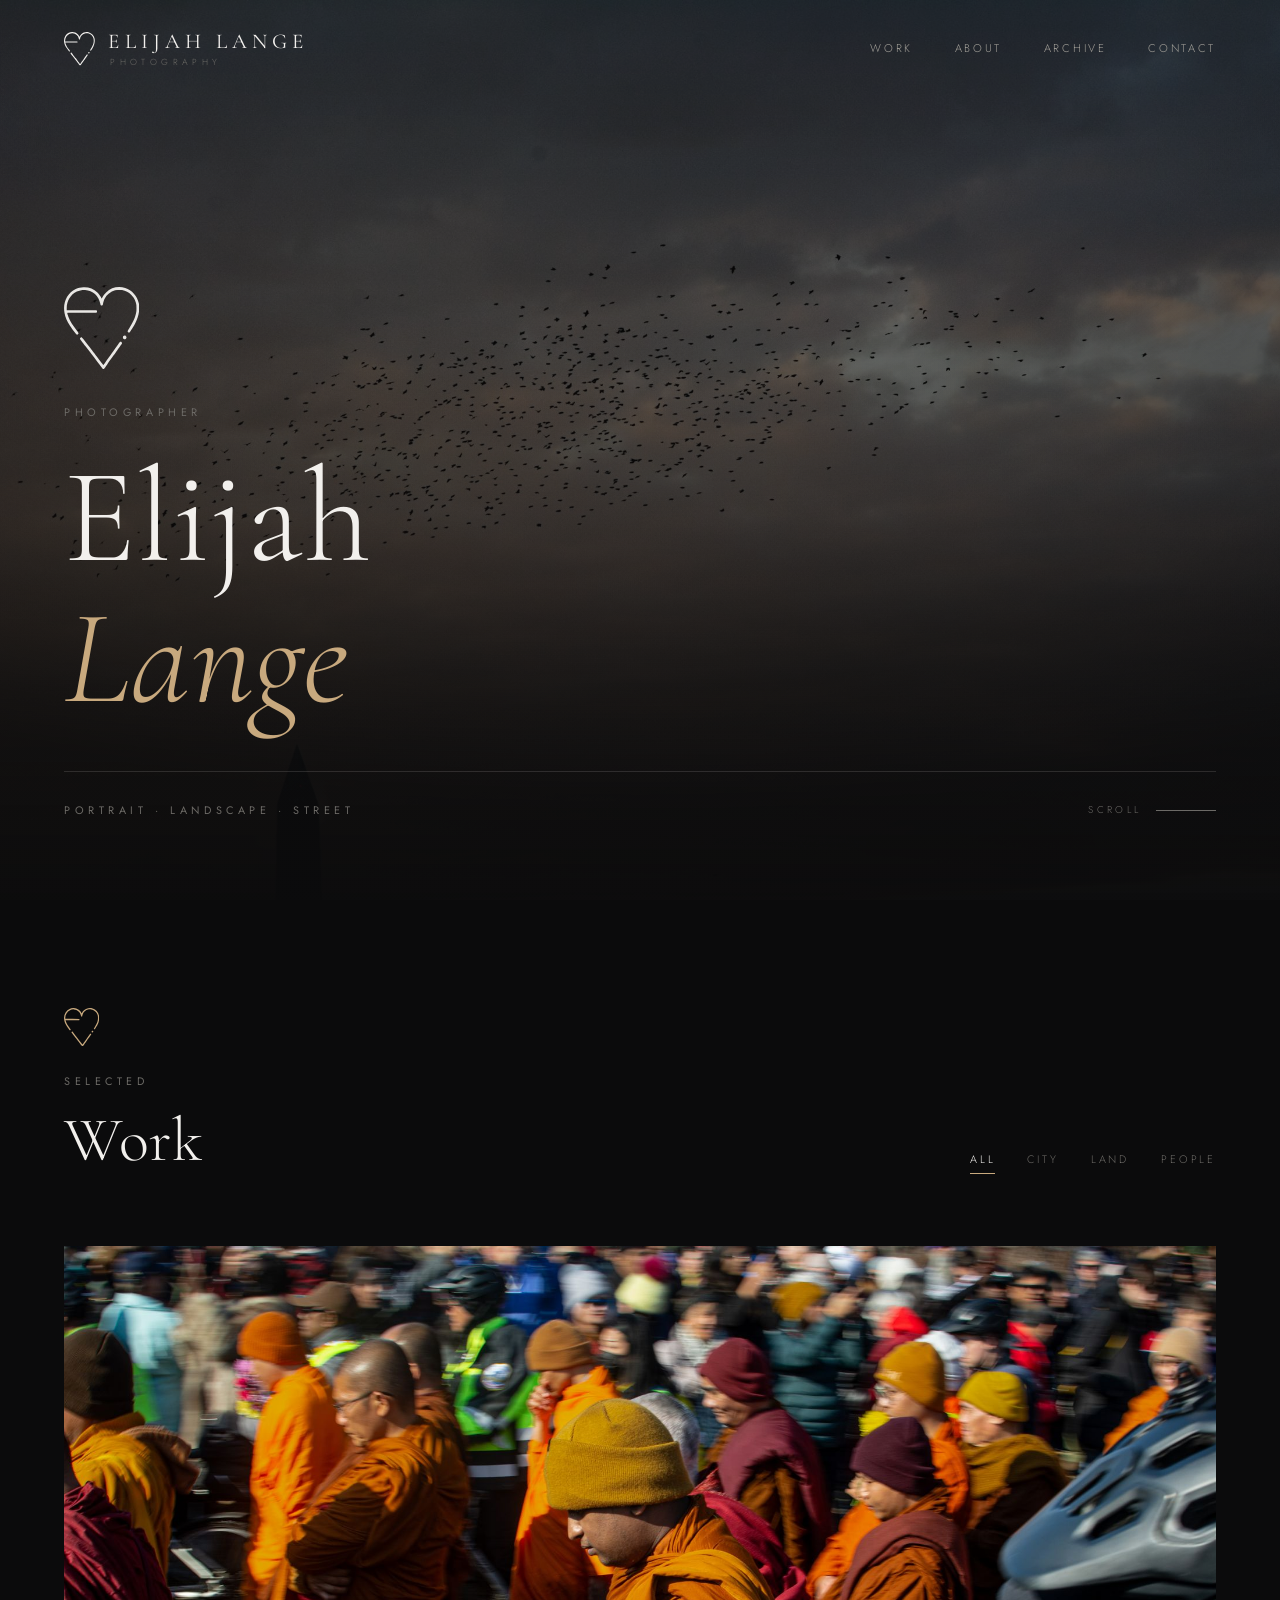
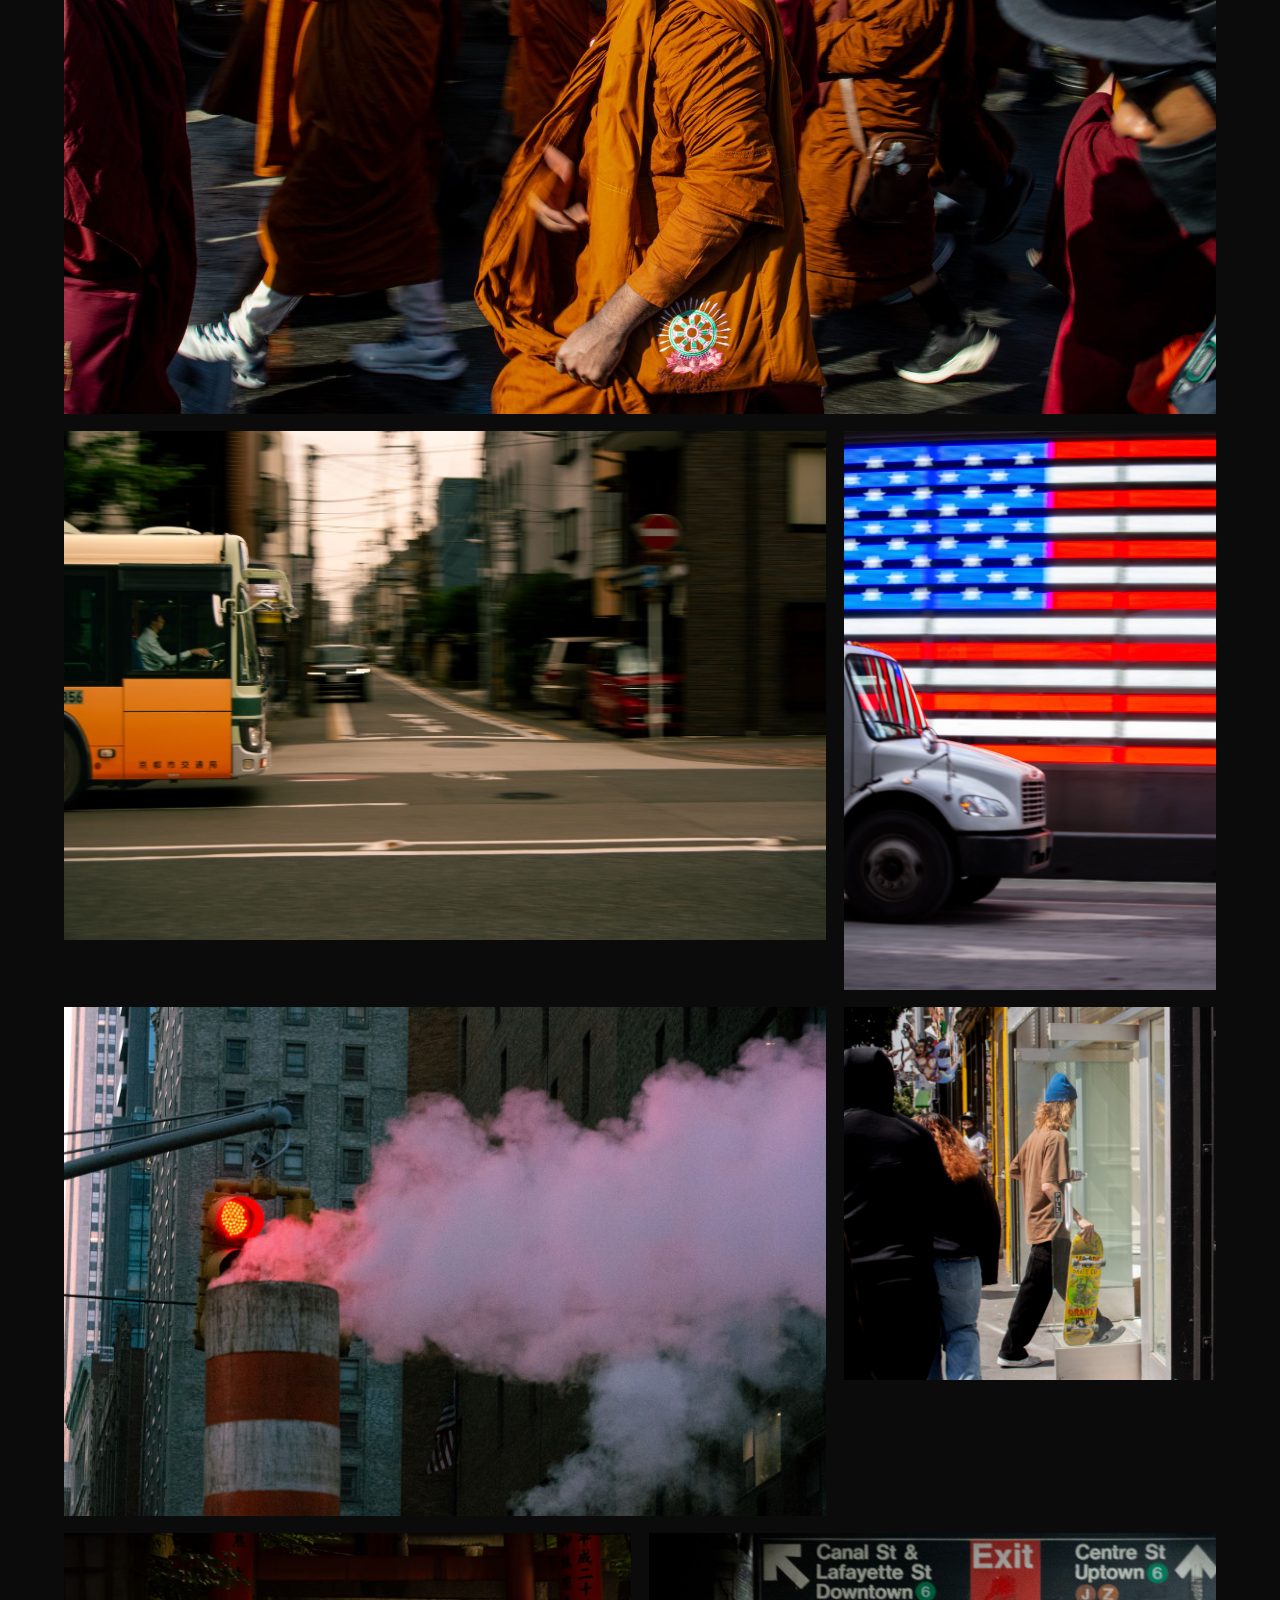
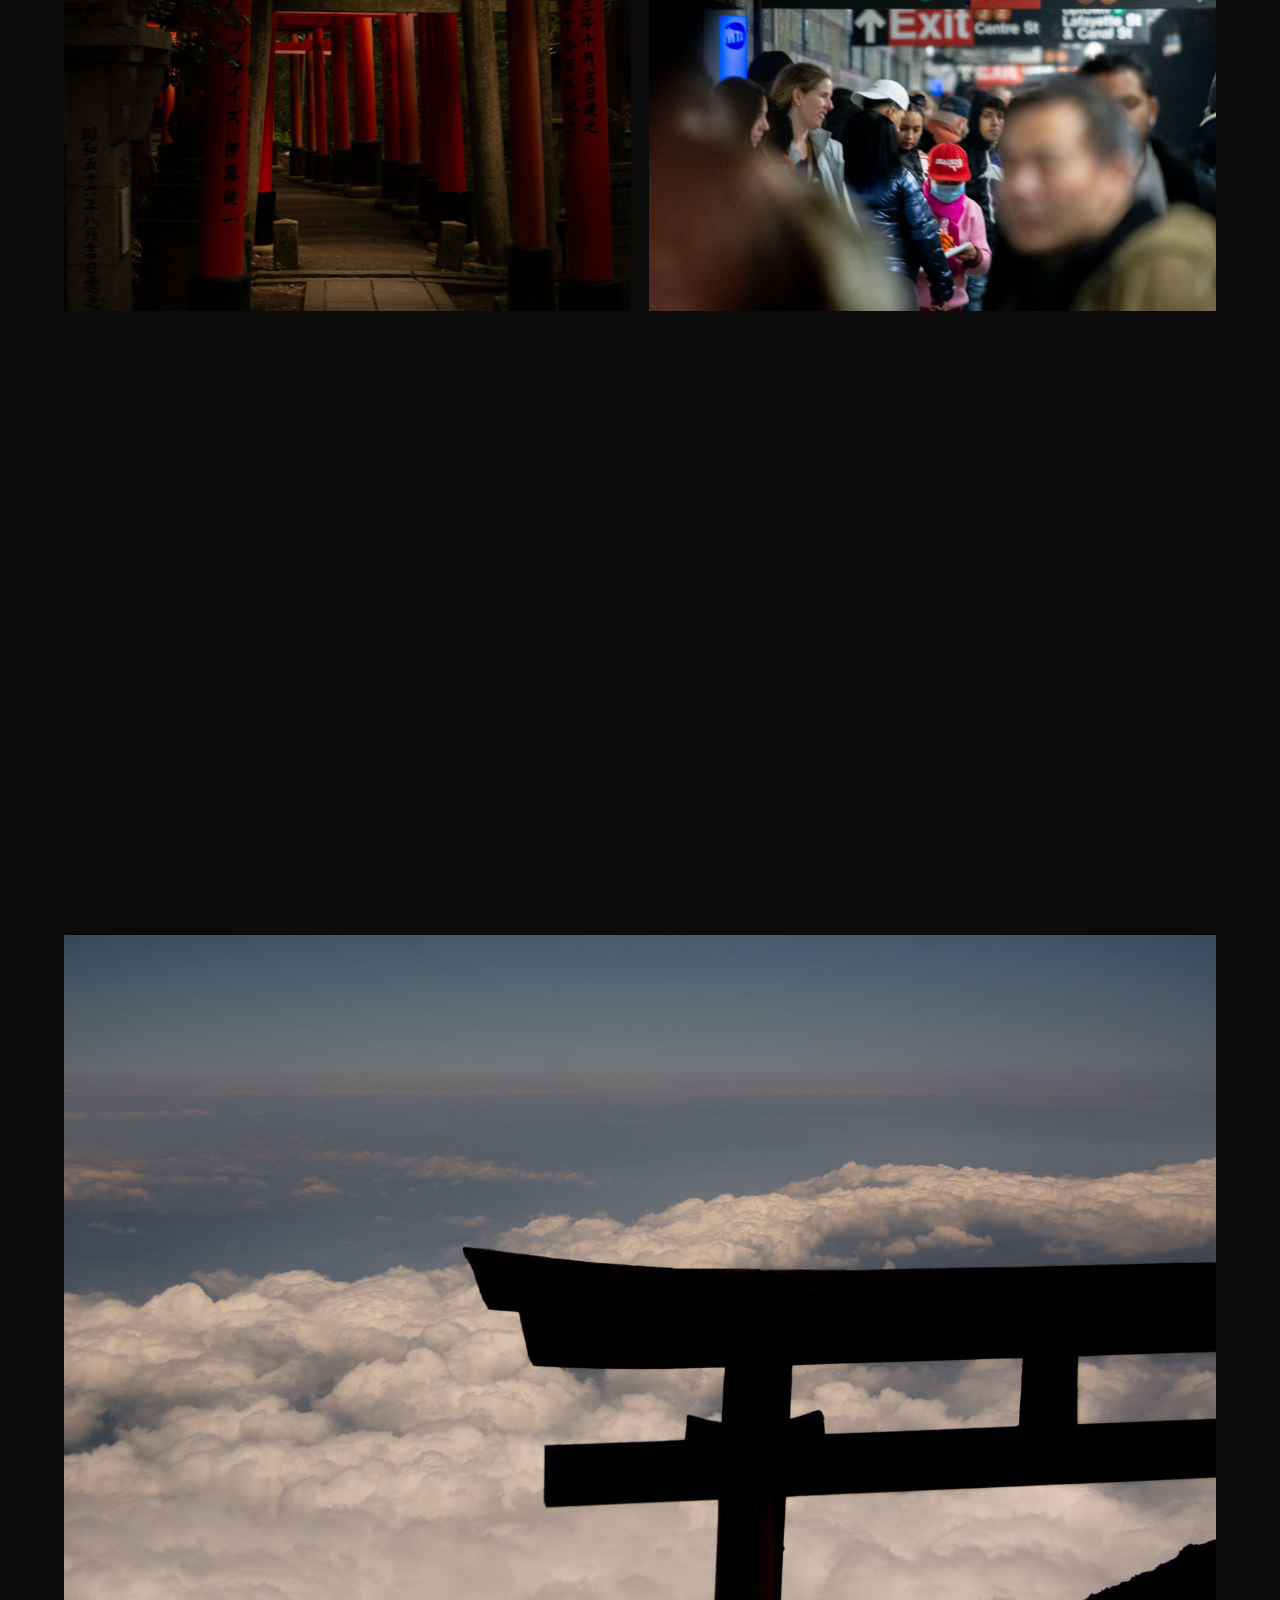
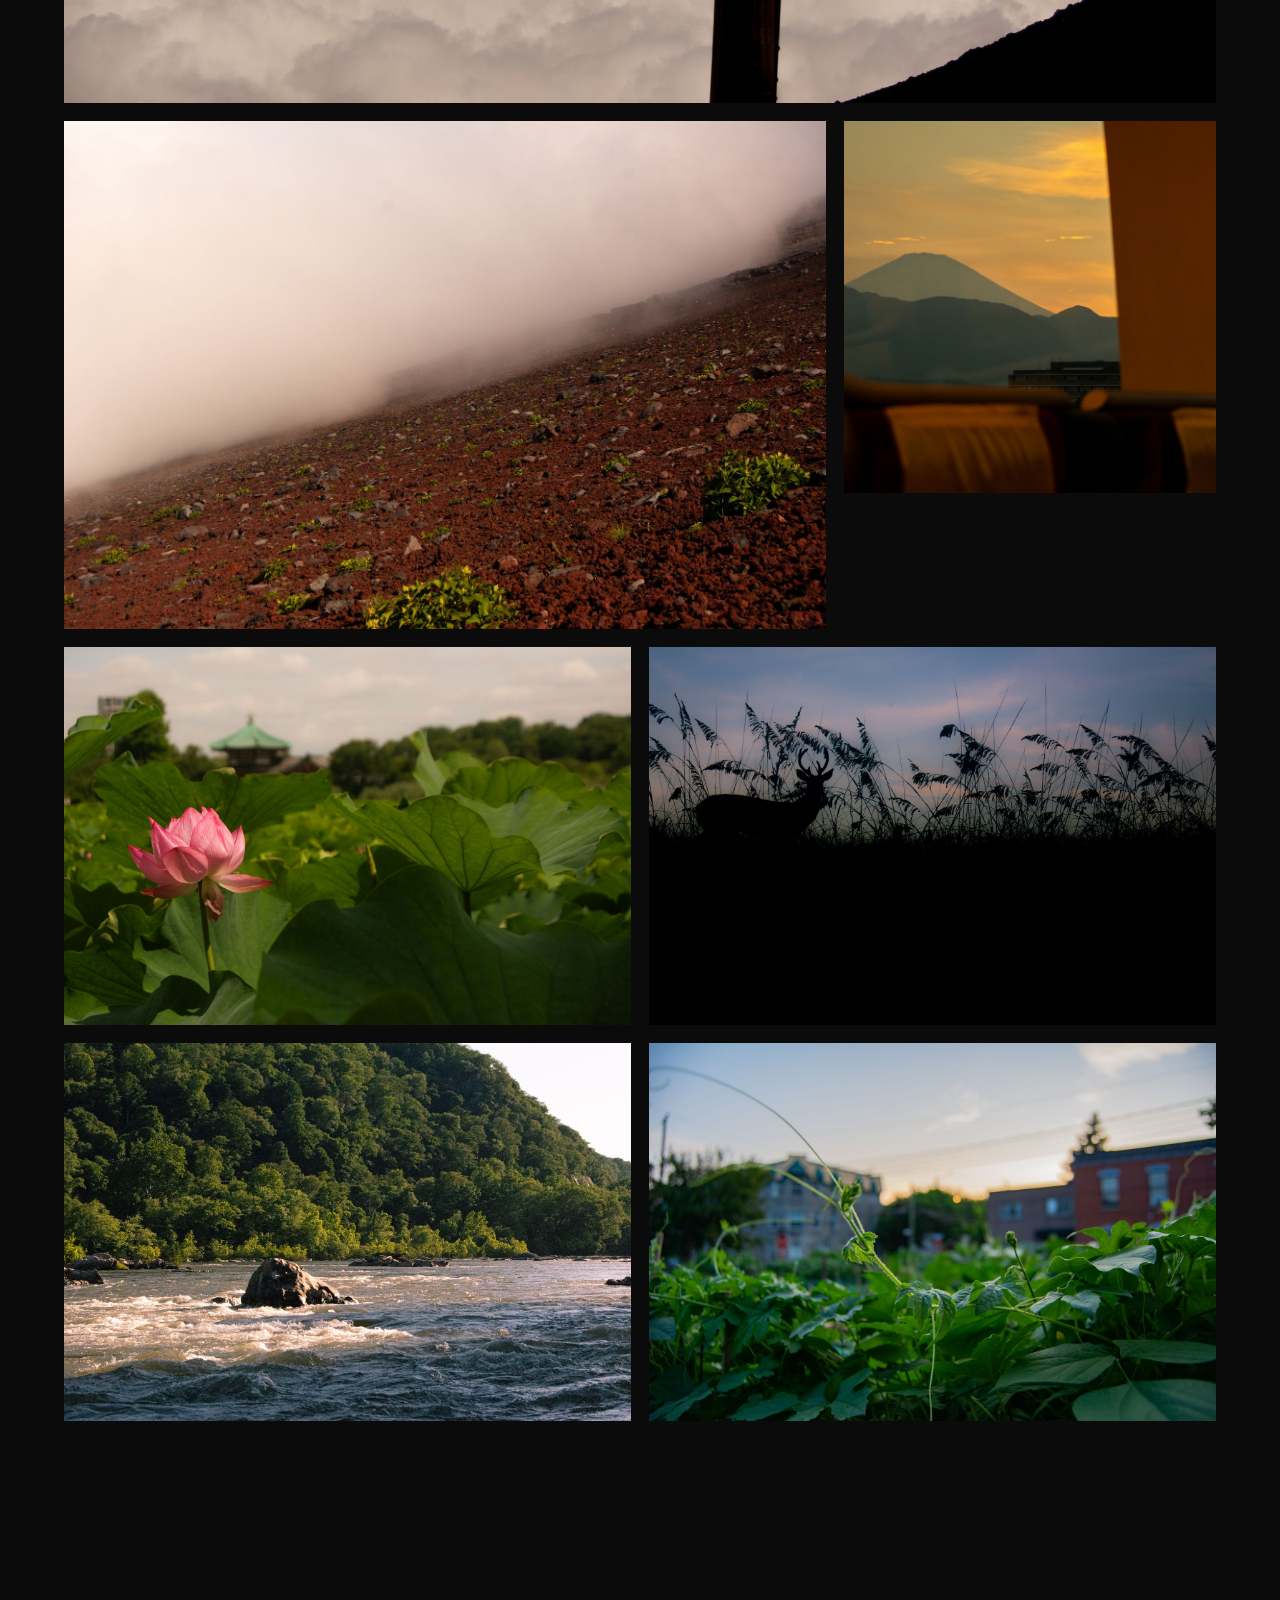
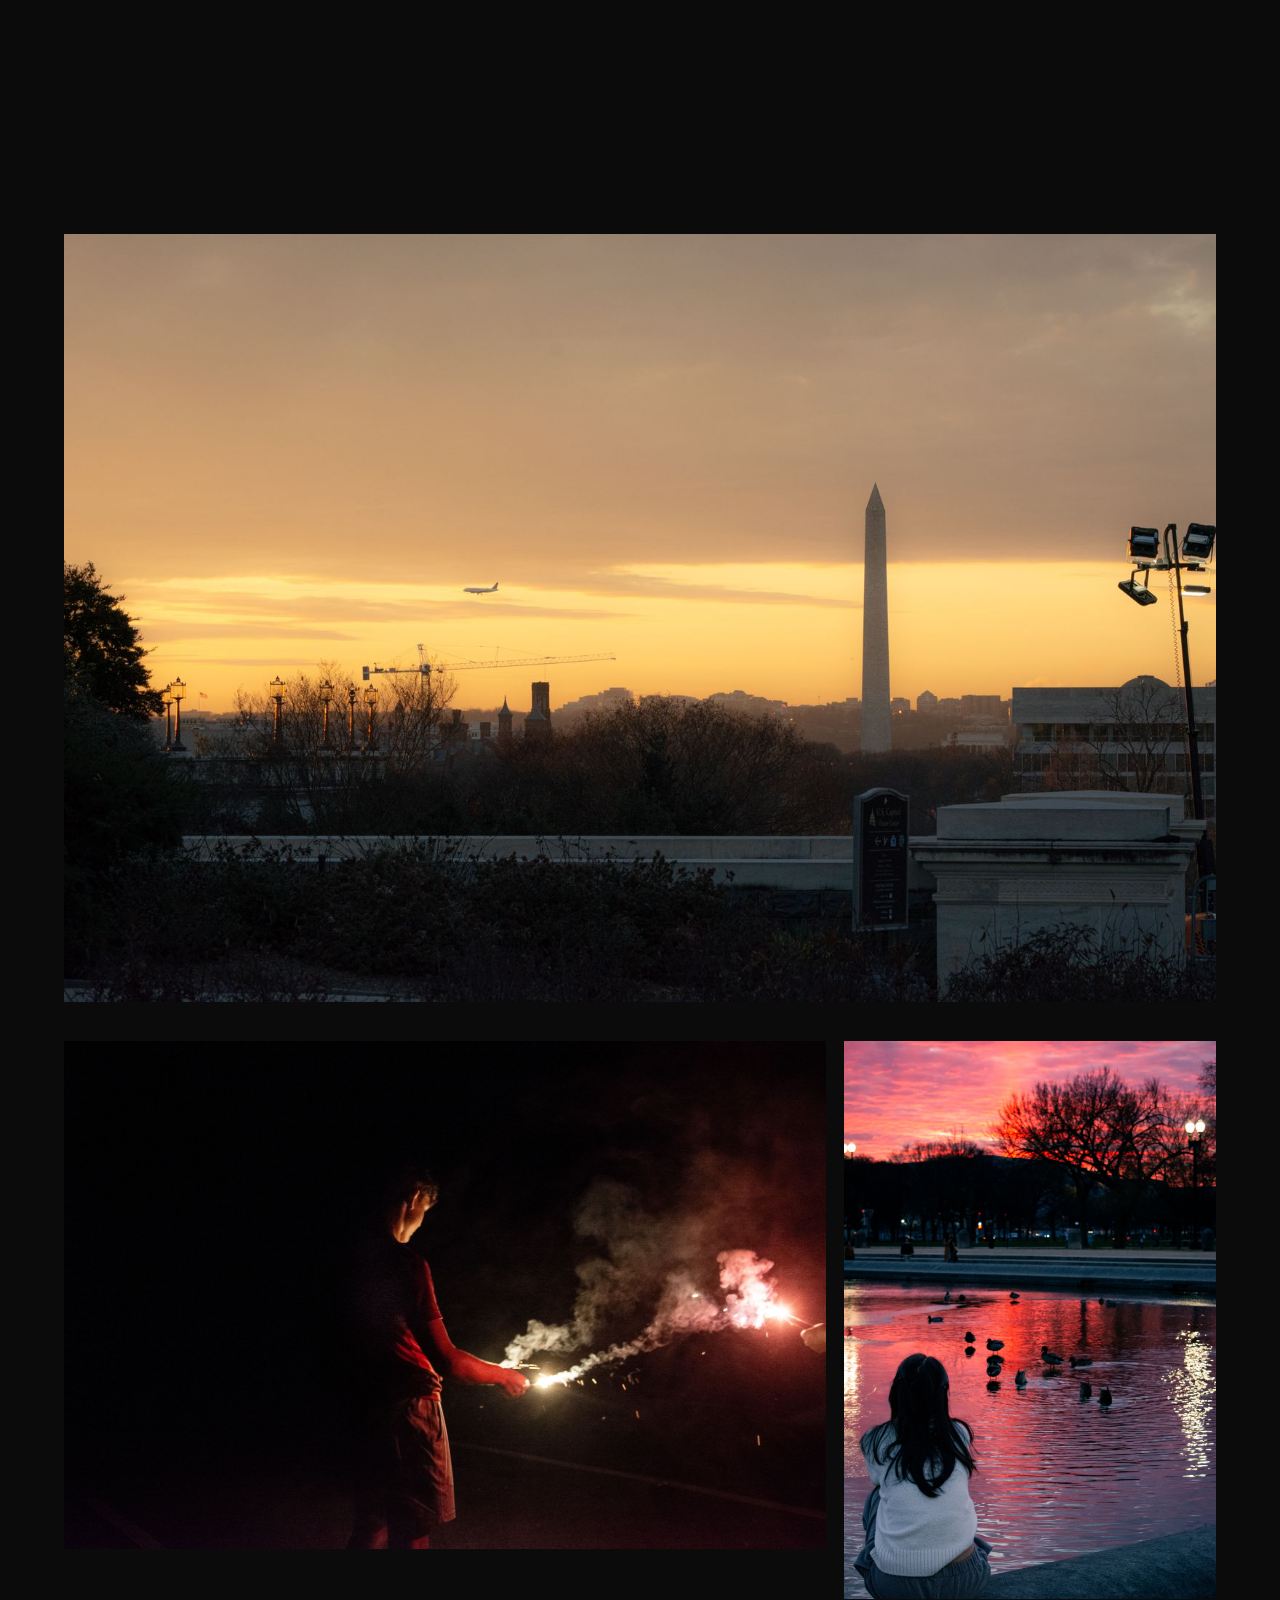
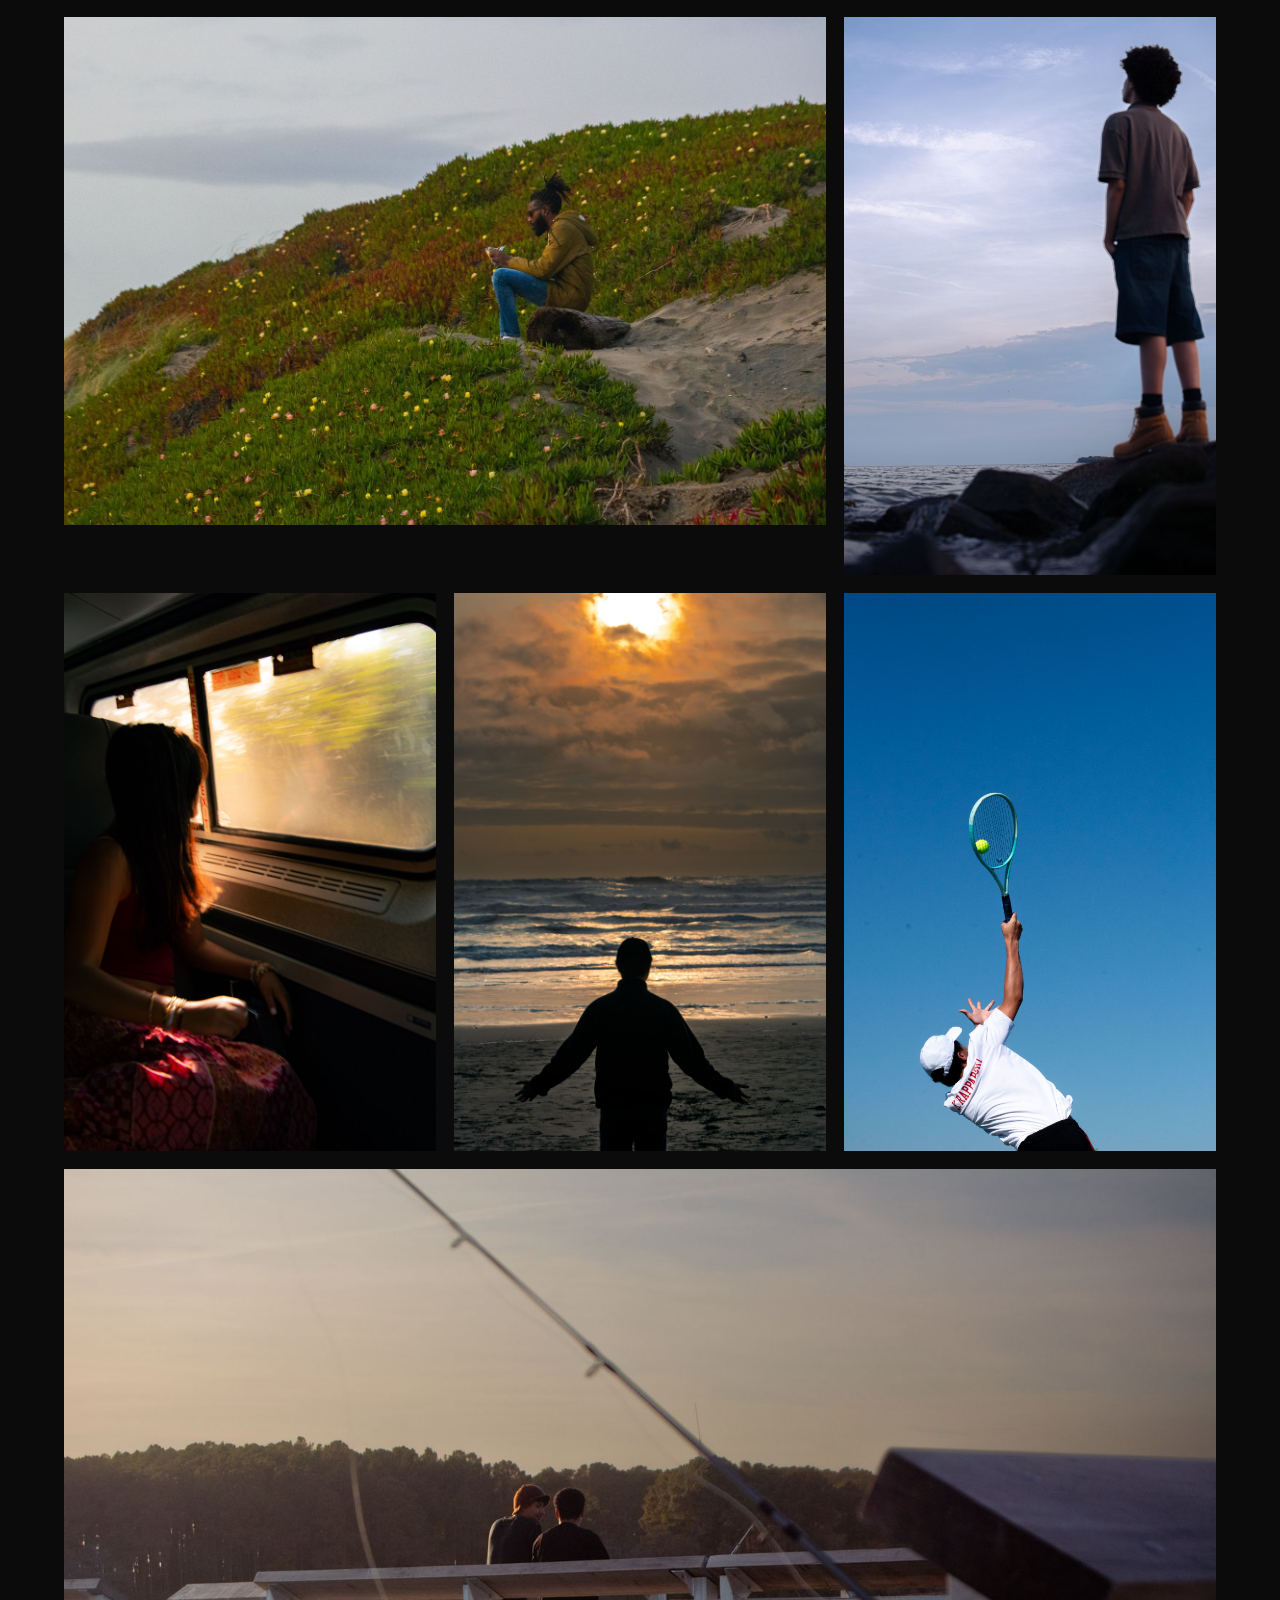
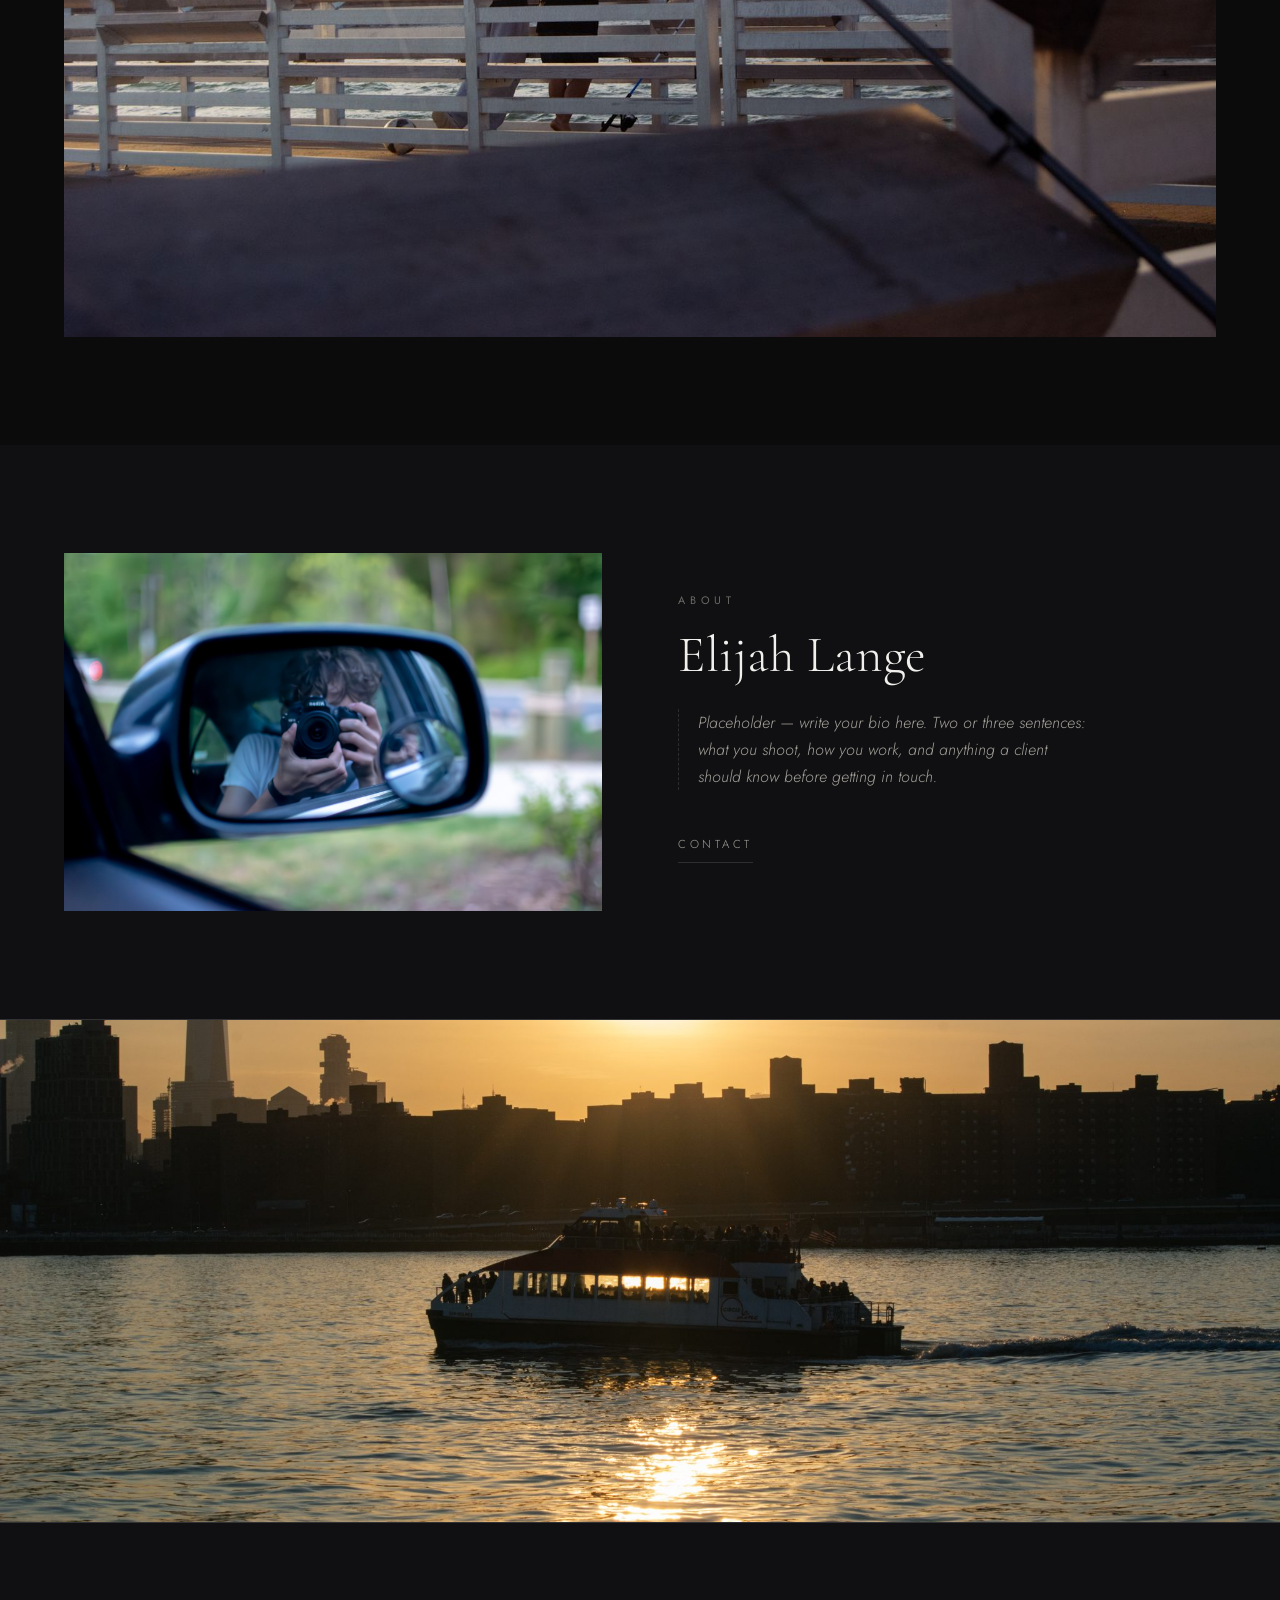
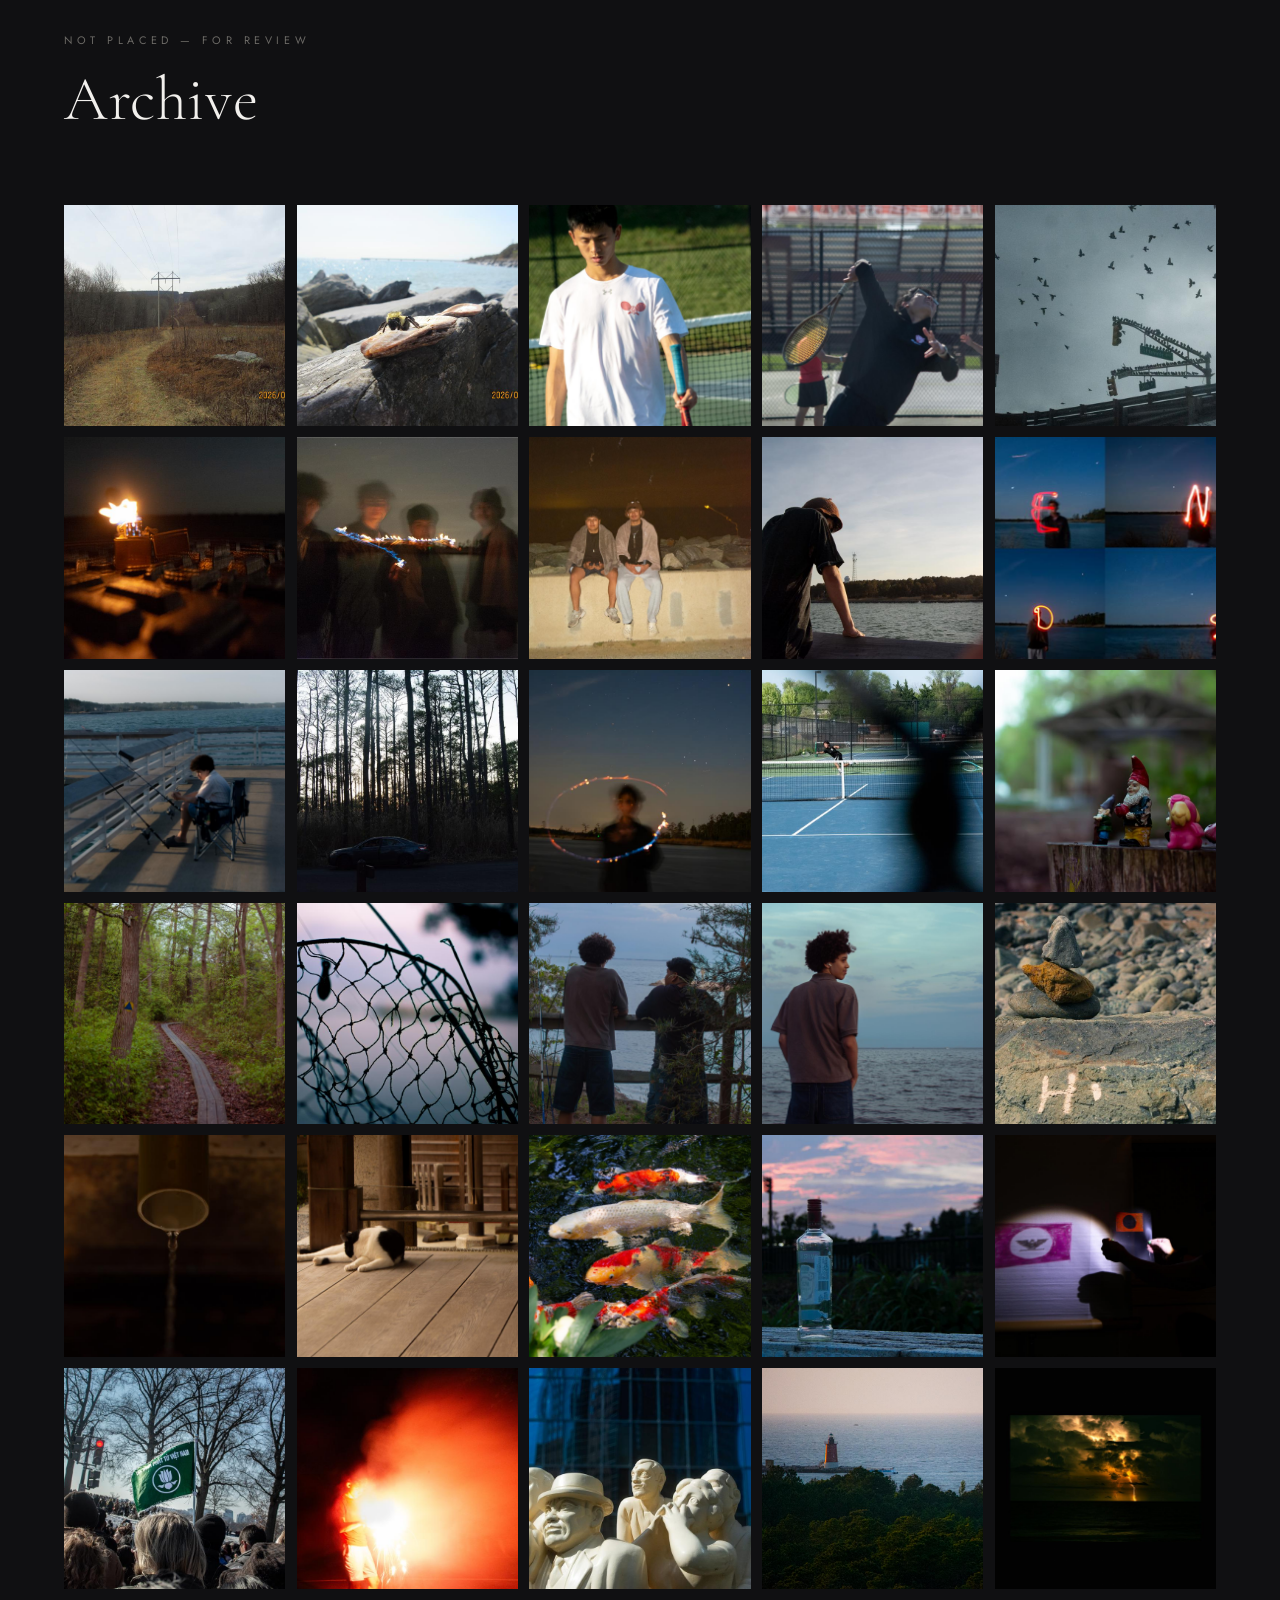
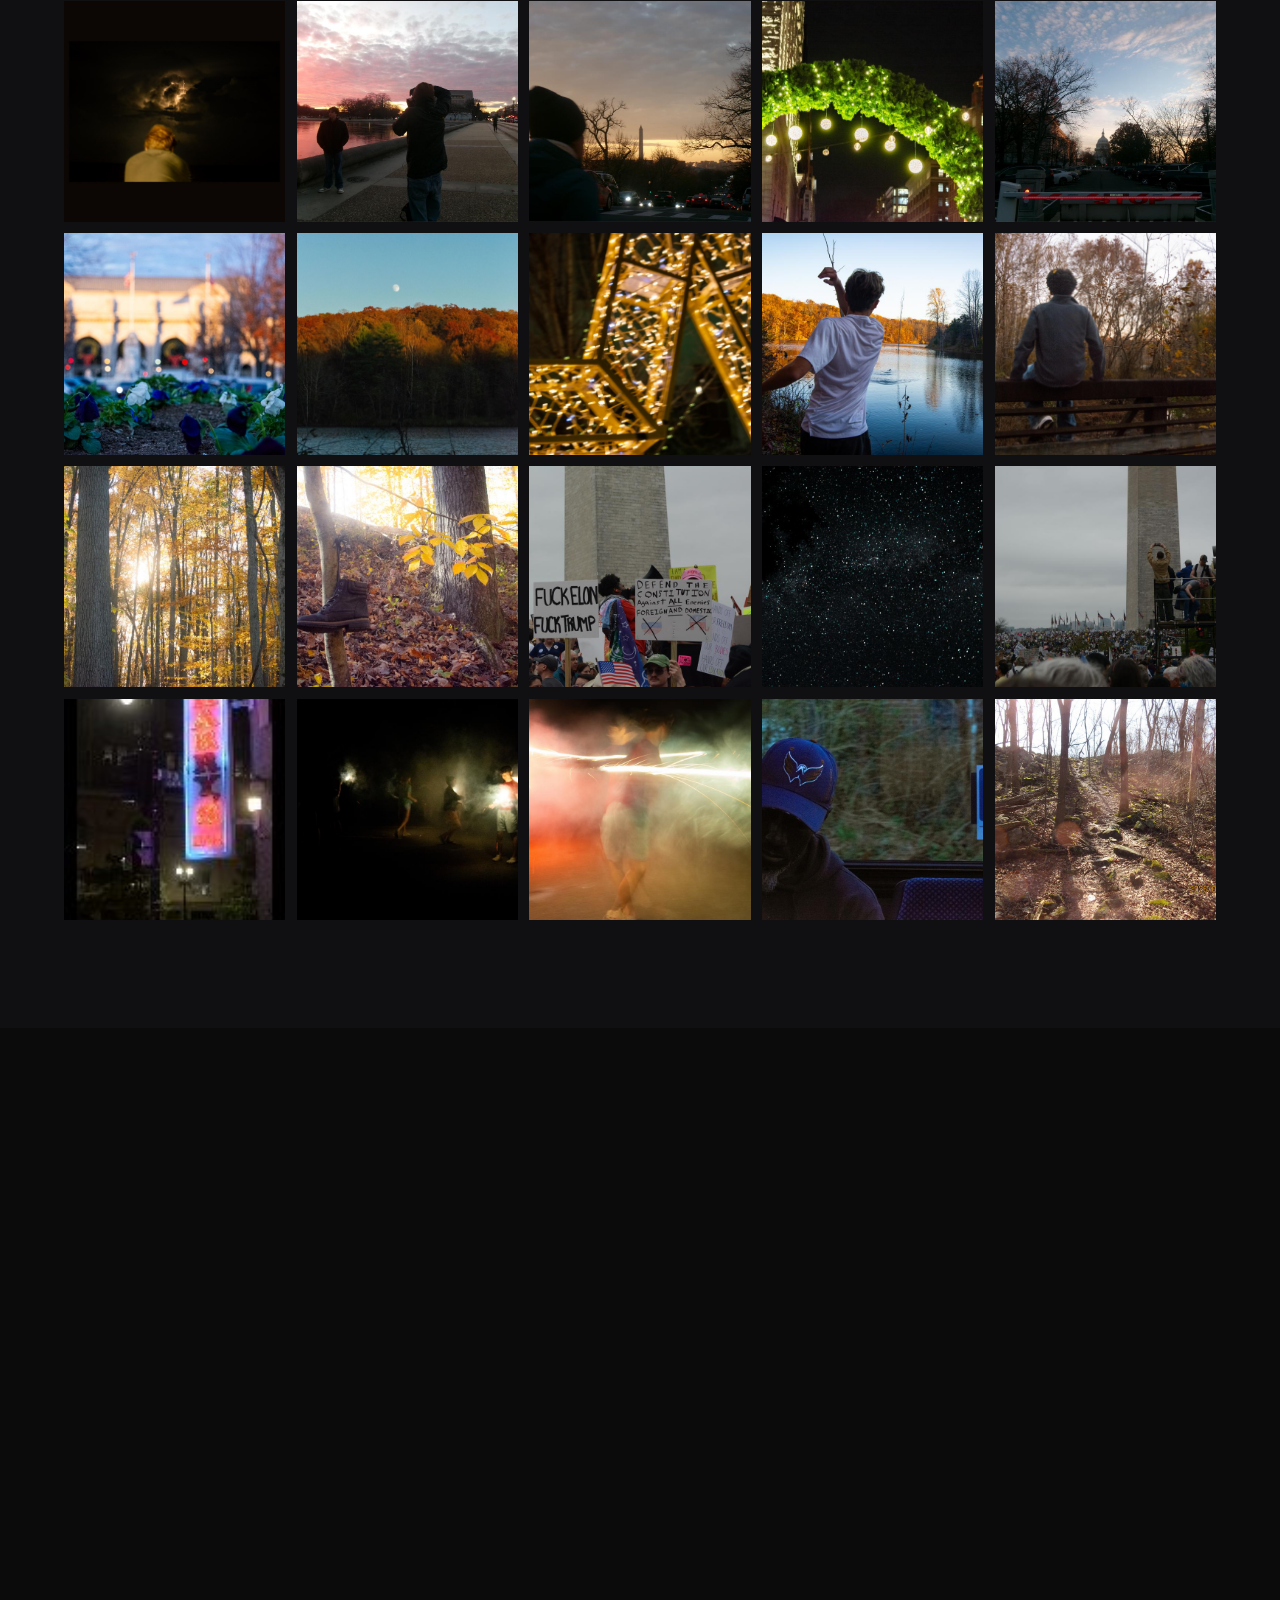
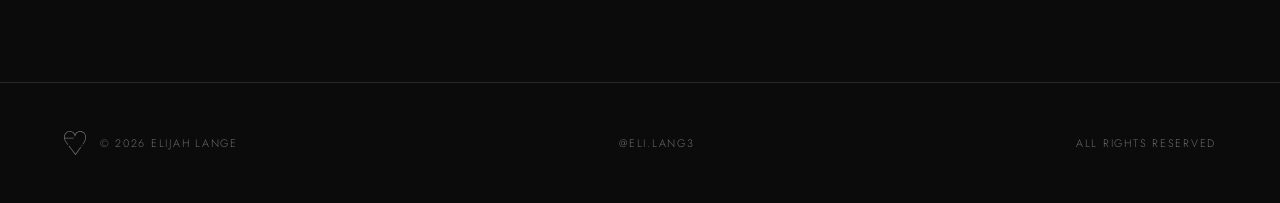
==== index.html @ 1cd394fc "Swap the two at the rail for the frame where the rod draws over them The previous frame had the two " ====
<!DOCTYPE html>
<html lang="en">
<head>
<meta charset="utf-8">
<meta name="viewport" content="width=device-width, initial-scale=1">
<title>Elijah Lange — Photography</title>
<meta name="description" content="Elijah Lange — photographer. Portrait, landscape and street.">
<meta name="theme-color" content="#0b0b0c">
<link rel="icon" href="data:image/svg+xml,<svg xmlns='http://www.w3.org/2000/svg' viewBox='0 0 91.93 100'><path fill='%2523f2f0ed' d='M47.24 99.69C47.05 99.52 45.88 98.04 44.64 96.4C42.01 92.92 33.57 81.93 26.05 72.19C23.14 68.43 20.47 64.97 20.12 64.5C19.14 63.22 19.29 62.09 20.52 61.58C21.71 61.09 21.5 60.86 28.25 69.65C30.89 73.07 33.45 76.39 33.95 77.02C34.44 77.64 37.8 82.01 41.4 86.71C45.0 91.41 48.0 95.26 48.07 95.26C48.13 95.26 48.9 94.26 49.77 93.03C52.58 89.06 56.5 83.5 58.6 80.53C64.55 72.08 67.64 67.76 68.04 67.32C68.68 66.64 69.66 66.65 70.36 67.35C71.0 67.99 71.03 68.68 70.47 69.49C70.24 69.82 68.77 71.9 67.19 74.12C65.61 76.34 63.88 78.79 63.34 79.56C62.79 80.33 61.26 82.5 59.92 84.39C56.97 88.54 55.89 90.07 52.55 94.82C49.02 99.83 48.88 100.0 48.17 100.0C47.85 100.0 47.43 99.86 47.24 99.69ZM73.51 63.67C72.57 63.46 71.93 62.64 71.94 61.62C71.95 60.17 72.79 59.3 74.19 59.3C74.84 59.3 75.05 59.4 75.63 59.98C76.21 60.56 76.32 60.77 76.32 61.41C76.32 62.21 75.81 63.22 75.3 63.42C74.56 63.72 74.08 63.79 73.51 63.67ZM15.42 58.05C14.91 57.86 9.88 51.17 7.3 47.25C3.69 41.77 1.77 37.35 0.7 32.07C-1.85 19.6 3.62 7.73 14.3 2.54C17.45 1.01 20.04 0.38 23.77 0.23C30.54 -0.03 36.17 2.13 40.8 6.75C42.65 8.6 44.66 11.4 45.45 13.22C45.69 13.76 45.93 14.19 45.99 14.16C46.05 14.14 46.47 13.41 46.93 12.54C48.11 10.28 49.46 8.48 51.42 6.58C57.6 0.58 66.33 -1.41 74.74 1.26C83.0 3.89 89.33 10.92 91.3 19.65C92.87 26.63 91.4 35.49 87.3 43.65C85.22 47.79 80.71 55.12 80.07 55.41C79.34 55.75 78.78 55.65 78.23 55.1C77.37 54.24 77.49 53.82 79.54 50.53C84.74 42.19 86.75 37.74 88.02 31.8C88.45 29.77 88.49 29.22 88.49 25.79C88.5 21.47 88.28 20.19 87.03 16.97C85.91 14.11 84.62 12.17 82.28 9.81C78.86 6.37 75.44 4.55 70.87 3.76C68.44 3.34 64.72 3.49 62.37 4.1C56.89 5.54 52.16 9.38 49.61 14.47C48.83 16.03 47.94 18.77 47.68 20.47C47.51 21.57 47.39 21.85 46.97 22.21C46.34 22.74 45.6 22.75 44.99 22.23C44.6 21.9 44.48 21.54 44.2 19.96C42.53 10.65 35.15 4.08 25.79 3.57C22.25 3.38 18.96 4.04 15.7 5.6C8.04 9.27 3.34 17.1 3.33 26.18L3.33 28.24L21.42 28.29L39.5 28.33L39.93 28.83C40.53 29.53 40.51 30.57 39.89 31.15L39.42 31.58L21.73 31.58C4.56 31.58 4.04 31.59 4.04 31.91C4.04 32.09 4.27 33.04 4.55 34.02C6.17 39.66 8.73 44.09 15.56 53.11C17.96 56.28 18.09 56.62 17.24 57.53C16.69 58.13 16.08 58.3 15.42 58.05Z'/></svg>">

<!-- Open Graph -->
<meta property="og:title" content="Elijah Lange — Photography">
<meta property="og:description" content="Portrait, landscape and street.">
<meta property="og:type" content="website">

<link rel="preconnect" href="https://fonts.googleapis.com">
<link rel="preconnect" href="https://fonts.gstatic.com" crossorigin>
<link href="https://fonts.googleapis.com/css2?family=Cormorant+Garamond:ital,wght@0,300;0,400;1,300&family=Jost:wght@200;300;400;500&display=swap" rel="stylesheet">

<style>
/* ============================================================
   TOKENS
   ============================================================ */
:root{
  --bg:#0b0b0c;
  --bg-alt:#101012;
  --bg-raise:#151517;
  --ink:#f2f0ed;
  --ink-dim:#a3a099;
  --ink-faint:#6c6a66;
  --line:rgba(242,240,237,.13);
  --accent:#c8a97e;

  --display:"Cormorant Garamond",Georgia,"Times New Roman",serif;
  --sans:"Jost",-apple-system,BlinkMacSystemFont,"Segoe UI",Helvetica,Arial,sans-serif;

  --pad:clamp(1.5rem,5vw,5.5rem);
  --ease:cubic-bezier(.22,.61,.36,1);
}

*,*::before,*::after{box-sizing:border-box}
html{scroll-behavior:smooth;-webkit-text-size-adjust:100%}
body{
  margin:0;
  background:var(--bg);
  color:var(--ink);
  font-family:var(--sans);
  font-weight:300;
  font-size:16px;
  line-height:1.7;
  -webkit-font-smoothing:antialiased;
  overflow-x:hidden;
}
img{display:block;max-width:100%}
figure{margin:0}
a{color:inherit;text-decoration:none}
button{font:inherit;color:inherit;background:none;border:0;cursor:pointer}

::selection{background:var(--accent);color:#0b0b0c}

/* ============================================================
   TYPE PRIMITIVES
   ============================================================ */
.eyebrow{
  font-size:.68rem;
  letter-spacing:.42em;
  text-transform:uppercase;
  color:var(--ink-faint);
  font-weight:400;
}
.h-display{
  font-family:var(--display);
  font-weight:300;
  line-height:1.05;
  letter-spacing:.01em;
  margin:0;
}
.lede{color:var(--ink-dim);max-width:46ch}

.link-line{
  display:inline-block;
  font-size:.72rem;
  letter-spacing:.3em;
  text-transform:uppercase;
  padding-bottom:.5rem;
  border-bottom:1px solid var(--line);
  transition:border-color .5s var(--ease),color .5s var(--ease);
}
.link-line:hover{border-color:var(--accent);color:var(--accent)}

/* ============================================================
   HEADER
   ============================================================ */
.header{
  position:fixed;inset:0 0 auto 0;z-index:60;
  display:flex;align-items:center;justify-content:space-between;
  gap:2rem;
  padding:1.9rem var(--pad);
  transition:padding .5s var(--ease),background-color .5s var(--ease),backdrop-filter .5s var(--ease),border-color .5s var(--ease);
  border-bottom:1px solid transparent;
}
.header.is-stuck{
  padding:1.05rem var(--pad);
  background:rgba(11,11,12,.82);
  backdrop-filter:blur(14px) saturate(140%);
  -webkit-backdrop-filter:blur(14px) saturate(140%);
  border-bottom-color:var(--line);
}
.brand{line-height:1.1}
.brand__type b{
  display:block;
  font-family:var(--display);
  font-size:1.32rem;font-weight:400;
  letter-spacing:.24em;text-transform:uppercase;
}
.brand__type span{
  display:block;
  font-size:.55rem;letter-spacing:.5em;text-transform:uppercase;
  color:var(--ink-faint);margin-top:.25rem;padding-left:.2em;
}
.nav{display:flex;align-items:center;gap:2.6rem}
.nav a{
  position:relative;
  font-size:.7rem;letter-spacing:.24em;text-transform:uppercase;
  color:var(--ink-dim);
  transition:color .4s var(--ease);
}
.nav a::after{
  content:"";position:absolute;left:0;bottom:-.5rem;
  width:100%;height:1px;background:var(--accent);
  transform:scaleX(0);transform-origin:right;
  transition:transform .5s var(--ease);
}
.nav a:hover{color:var(--ink)}
.nav a:hover::after{transform:scaleX(1);transform-origin:left}

.burger{
  display:none;width:34px;height:14px;position:relative;z-index:80;
}
.burger i{
  position:absolute;left:0;height:1px;width:100%;background:var(--ink);
  transition:transform .45s var(--ease),opacity .3s var(--ease),width .45s var(--ease);
}
.burger i:nth-child(1){top:0}
.burger i:nth-child(2){bottom:0;width:65%}
body.menu-open .burger i:nth-child(1){transform:translateY(6px) rotate(45deg)}
body.menu-open .burger i:nth-child(2){transform:translateY(-7px) rotate(-45deg);width:100%}

/* ============================================================
   HERO
   ============================================================ */
.hero{
  position:relative;
  min-height:100svh;
  display:flex;align-items:flex-end;
  padding:0 var(--pad) clamp(3rem,9vh,7rem);
  overflow:hidden;
}
.hero__media{position:absolute;inset:0;z-index:0}
.hero__media img{
  width:100%;height:100%;object-fit:cover;
  filter:brightness(.82);
  transform:scale(1.06);
  animation:heroDrift 22s var(--ease) forwards;
}
@keyframes heroDrift{to{transform:scale(1)}}
.hero__media::after{
  content:"";position:absolute;inset:0;
  background:
    linear-gradient(to top,rgba(11,11,12,.96) 0%,rgba(11,11,12,.45) 42%,rgba(11,11,12,.55) 100%),
    radial-gradient(120% 90% at 50% 0%,transparent 40%,rgba(11,11,12,.8) 100%);
}
.hero__inner{position:relative;z-index:2;width:100%}
.hero h1{
  font-size:clamp(2.9rem,10.5vw,9rem);
  margin:1.6rem 0 0;
}
.hero h1 em{font-style:italic;color:var(--accent)}
.hero__foot{
  display:flex;flex-wrap:wrap;align-items:flex-end;justify-content:space-between;
  gap:2rem;margin-top:2.6rem;
  padding-top:1.8rem;border-top:1px solid var(--line);
}
.hero__foot p{margin:0}
.scroll-cue{
  display:flex;align-items:center;gap:.9rem;
  font-size:.62rem;letter-spacing:.34em;text-transform:uppercase;color:var(--ink-faint);
}
.scroll-cue i{display:block;width:60px;height:1px;background:var(--ink-faint);position:relative;overflow:hidden}
.scroll-cue i::after{
  content:"";position:absolute;inset:0;background:var(--accent);
  transform:translateX(-100%);animation:cue 2.6s infinite var(--ease);
}
@keyframes cue{50%{transform:translateX(0)}100%{transform:translateX(100%)}}

/* ============================================================
   SECTION SHELL
   ============================================================ */
.section{padding:clamp(5rem,12vh,9.5rem) var(--pad)}
.section--alt{background:var(--bg-alt)}
.section__head{
  display:flex;flex-wrap:wrap;align-items:flex-end;justify-content:space-between;
  gap:1.6rem;margin-bottom:clamp(2.5rem,6vw,4.5rem);
}
.section__head h2{font-size:clamp(2rem,5.2vw,3.9rem)}
.section__head .eyebrow{display:block;margin-bottom:1.1rem}

/* ============================================================
   FILTER + GALLERY
   ============================================================ */
.filters{display:flex;flex-wrap:wrap;gap:.4rem 2rem}
.filters button{
  font-size:.68rem;letter-spacing:.26em;text-transform:uppercase;
  color:var(--ink-faint);padding:.35rem 0;position:relative;
  transition:color .4s var(--ease);
}
.filters button::after{
  content:"";position:absolute;left:0;bottom:0;width:100%;height:1px;
  background:var(--accent);transform:scaleX(0);transform-origin:left;
  transition:transform .45s var(--ease);
}
.filters button:hover{color:var(--ink)}
.filters button.is-active{color:var(--ink)}
.filters button.is-active::after{transform:scaleX(1)}

.groups{display:flex;flex-direction:column;gap:clamp(1.4rem,3vw,3rem)}
.grid.is-hidden{display:none}
.grid{
  display:grid;
  grid-template-columns:repeat(12,1fr);
  gap:clamp(.6rem,1.4vw,1.4rem);
}
.tile{
  position:relative;overflow:hidden;
  background:var(--bg-raise);
  grid-column:span 4;
  aspect-ratio:3/4;
  cursor:pointer;
  transition:opacity .55s var(--ease),transform .55s var(--ease),filter .55s var(--ease);
}
.tile--wide{grid-column:span 8;aspect-ratio:3/2}
.tile--sq{grid-column:span 4;aspect-ratio:1/1}
.tile--sq6{grid-column:span 6;aspect-ratio:1/1}
.tile--full{grid-column:span 12;aspect-ratio:3/2}
.tile--tall{grid-column:span 4;aspect-ratio:2/3}
.tile--half{grid-column:span 6;aspect-ratio:3/2}

.tile img{
  width:100%;height:100%;object-fit:cover;
  transform:scale(1.01);
  transition:transform 1.1s var(--ease);
}
.tile::after{
  content:"";position:absolute;inset:0;
  background:linear-gradient(to top,rgba(11,11,12,.85),rgba(11,11,12,0) 55%);
  opacity:0;transition:opacity .6s var(--ease);
}
.tile:hover img,.tile:focus-visible img{transform:scale(1.07)}
.tile:hover::after,.tile:focus-visible::after{opacity:1}
.tile figcaption{
  position:absolute;left:0;bottom:0;z-index:2;
  width:100%;padding:1.4rem 1.5rem;
  transform:translateY(12px);opacity:0;
  transition:transform .6s var(--ease),opacity .6s var(--ease);
}
.tile:hover figcaption,.tile:focus-visible figcaption{transform:none;opacity:1}
.tile figcaption b{display:block;font-family:var(--display);font-size:1.35rem;font-weight:400;letter-spacing:.02em}
.tile figcaption span{font-size:.6rem;letter-spacing:.3em;text-transform:uppercase;color:var(--accent)}
.tile.is-hidden{display:none}
.tile:focus-visible{outline:1px solid var(--accent);outline-offset:3px}

/* ============================================================
   ABOUT
   ============================================================ */
.split{
  display:grid;grid-template-columns:1fr 1fr;
  gap:clamp(2rem,6vw,6rem);align-items:center;
}
.split__media{position:relative}
.split__media img{
  width:100%;aspect-ratio:3/2;object-fit:cover;
}
.split h2{font-size:clamp(1.9rem,4.4vw,3.2rem);margin-bottom:1.6rem}
.placeholder{
  border-left:1px dashed var(--line);
  padding-left:1.15rem;
  font-style:italic;
  color:var(--ink-faint);
}
.split p{color:var(--ink-dim)}


/* ============================================================
   FULL-BLEED FRAME
   ============================================================ */
.band{
  position:relative;overflow:hidden;
  height:clamp(17rem,56vh,32rem);
  border-block:1px solid var(--line);
  background:var(--bg-raise);
}
.band img{
  width:100%;height:100%;object-fit:cover;
  transition:transform 1.6s var(--ease);
}
.band:hover img{transform:scale(1.04)}

/* ============================================================
   ARCHIVE  (temporary review grid — delete this block with the section)
   ============================================================ */
.archive-grid{
  display:grid;
  grid-template-columns:repeat(auto-fill,minmax(190px,1fr));
  gap:.7rem;
}
.arch{
  position:relative;overflow:hidden;cursor:pointer;
  aspect-ratio:1/1;background:var(--bg-raise);
}
.arch img{width:100%;height:100%;object-fit:cover;transition:transform .8s var(--ease)}
.arch:hover img{transform:scale(1.06)}
.arch figcaption{
  position:absolute;inset:auto 0 0 0;
  padding:.5rem .6rem;
  font-size:.58rem;letter-spacing:.12em;text-transform:uppercase;
  color:var(--ink);background:linear-gradient(to top,rgba(11,11,12,.9),transparent);
  opacity:0;transition:opacity .4s var(--ease);
}
.arch:hover figcaption,.arch:focus-visible figcaption{opacity:1}
.arch:focus-visible{outline:1px solid var(--accent);outline-offset:2px}

/* ============================================================
   CONTACT
   ============================================================ */
.contact{display:grid;grid-template-columns:1fr 1fr;gap:clamp(2.5rem,6vw,6rem)}
.contact h2{font-size:clamp(2.2rem,6vw,4.4rem);margin-bottom:1.5rem}
.detail{padding:1.3rem 0;border-top:1px solid var(--line);display:flex;gap:2rem}
.detail dt{flex:0 0 6.5rem;font-size:.62rem;letter-spacing:.3em;text-transform:uppercase;color:var(--ink-faint);padding-top:.35rem}
.detail dd{margin:0;color:var(--ink)}

.form{display:grid;gap:1.6rem}
.field{position:relative}
.field input,.field textarea{
  width:100%;background:transparent;border:0;border-bottom:1px solid var(--line);
  color:var(--ink);font:inherit;font-size:.95rem;padding:.9rem 0;
  transition:border-color .45s var(--ease);
}
.field textarea{resize:vertical;min-height:120px}
.field label{
  position:absolute;left:0;top:.9rem;pointer-events:none;
  font-size:.68rem;letter-spacing:.24em;text-transform:uppercase;color:var(--ink-faint);
  transition:transform .4s var(--ease),color .4s var(--ease),opacity .4s var(--ease);
}
.field input:focus,.field textarea:focus{outline:0;border-bottom-color:var(--accent)}
.field input:focus+label,.field textarea:focus+label,
.field input:not(:placeholder-shown)+label,.field textarea:not(:placeholder-shown)+label{
  transform:translateY(-1.5rem) scale(.86);transform-origin:left;color:var(--accent);
}
.btn{
  justify-self:start;
  border:1px solid var(--line);
  padding:1.05rem 2.6rem;
  font-size:.68rem;letter-spacing:.3em;text-transform:uppercase;
  position:relative;overflow:hidden;color:var(--ink);
  transition:color .5s var(--ease),border-color .5s var(--ease);
}
.btn span{position:relative;z-index:2}
.btn::before{
  content:"";position:absolute;inset:0;background:var(--accent);
  transform:translateY(101%);transition:transform .55s var(--ease);
}
.btn:hover{color:#0b0b0c;border-color:var(--accent)}
.btn:hover::before{transform:translateY(0)}
.form-note{font-size:.75rem;color:var(--ink-faint);margin:0}

/* ============================================================
   FOOTER
   ============================================================ */
.footer{
  padding:3rem var(--pad);
  border-top:1px solid var(--line);
  display:flex;flex-wrap:wrap;gap:1.2rem 2rem;
  align-items:center;justify-content:space-between;
  font-size:.68rem;letter-spacing:.16em;text-transform:uppercase;color:var(--ink-faint);
}
.socials{display:flex;gap:2rem}
.socials a{transition:color .4s var(--ease)}
.socials a:hover{color:var(--accent)}

/* ============================================================
   LIGHTBOX
   ============================================================ */
.lightbox{
  position:fixed;inset:0;z-index:100;
  display:flex;align-items:center;justify-content:center;
  background:rgba(8,8,9,.97);
  backdrop-filter:blur(6px);-webkit-backdrop-filter:blur(6px);
  opacity:0;visibility:hidden;transition:opacity .45s var(--ease),visibility .45s;
  padding:clamp(3rem,8vh,5rem) clamp(1rem,6vw,5rem);
}
.lightbox.is-open{opacity:1;visibility:visible}
body.lb-open .header{opacity:0;pointer-events:none;transition:opacity .3s var(--ease)}
.lightbox img{
  max-width:100%;max-height:100%;object-fit:contain;
  transform:scale(.97);opacity:0;
  transition:transform .55s var(--ease),opacity .45s var(--ease);
}
.lightbox.is-open img{transform:scale(1);opacity:1}
.lb-close{position:absolute;top:1.6rem;right:clamp(1rem,5vw,3rem);font-size:.7rem;letter-spacing:.3em;text-transform:uppercase;color:var(--ink-dim)}
.lb-close:hover{color:var(--accent)}
.lb-nav{
  position:absolute;top:50%;transform:translateY(-50%);
  width:46px;height:46px;border:1px solid var(--line);border-radius:50%;
  display:grid;place-items:center;color:var(--ink-dim);
  transition:border-color .4s var(--ease),color .4s var(--ease);
}
.lb-nav:hover{border-color:var(--accent);color:var(--accent)}
.lb-prev{left:clamp(.6rem,2.5vw,2rem)}
.lb-next{right:clamp(.6rem,2.5vw,2rem)}
.lb-count{position:absolute;bottom:1.6rem;left:50%;transform:translateX(-50%);font-size:.65rem;letter-spacing:.3em;color:var(--ink-faint)}

/* ============================================================
   REVEAL
   ============================================================ */
.reveal{opacity:0;transform:translateY(26px);transition:opacity 1s var(--ease),transform 1s var(--ease)}
.reveal.is-in{opacity:1;transform:none}
.reveal[data-d="1"]{transition-delay:.09s}
.reveal[data-d="2"]{transition-delay:.18s}
.reveal[data-d="3"]{transition-delay:.27s}

/* ============================================================
   BRAND MARK
   ============================================================ */
.mark{display:block;width:auto;height:1em;color:inherit;flex:none}

.brand{display:flex;align-items:center;gap:.85rem}
.brand__mark{
  height:2.1rem;color:var(--ink);
  transition:color .5s var(--ease),transform .6s var(--ease);
}
.brand:hover .brand__mark{color:var(--accent);transform:translateY(-2px)}

.hero__mark{
  height:clamp(3.4rem,6.4vw,5.2rem);
  color:var(--ink);
  opacity:0;transform:translateY(18px);
  animation:markIn 1.4s var(--ease) .25s forwards;
  margin-bottom:2.1rem;
}
@keyframes markIn{to{opacity:.96;transform:none}}

.head__mark{height:2.4rem;color:var(--accent);margin-bottom:1.6rem}

.tile__mark{
  position:absolute;right:1.4rem;bottom:1.4rem;z-index:3;
  height:1.7rem;color:var(--ink);
  opacity:0;transform:translateY(10px);
  transition:opacity .6s var(--ease) .06s,transform .6s var(--ease) .06s;
  pointer-events:none;
}
.tile:hover .tile__mark,.tile:focus-visible .tile__mark{opacity:.9;transform:none}

.lb-mark{
  position:absolute;bottom:1.5rem;left:clamp(1rem,5vw,3rem);
  height:1.6rem;color:var(--ink-dim);opacity:.7;
}

.footer__mark{height:1.5rem;color:var(--ink-faint);transition:color .4s var(--ease)}
.footer__brand{display:flex;align-items:center;gap:.85rem}
.footer__brand:hover .footer__mark{color:var(--accent)}

/* ============================================================
   RESPONSIVE
   ============================================================ */
@media(max-width:1024px){
  .tile--wide{grid-column:span 12}
  .tile,.tile--tall{grid-column:span 6}
  .tile--half{grid-column:span 6}
}
@media(max-width:760px){
  .burger{display:block}
  .nav{
    position:fixed;inset:0;z-index:70;
    flex-direction:column;align-items:flex-start;justify-content:center;
    gap:1.6rem;padding:0 var(--pad);
    background:var(--bg);
    clip-path:inset(0 0 100% 0);
    transition:clip-path .7s var(--ease);
  }
  body.menu-open{overflow:hidden}
  body.menu-open .nav{clip-path:inset(0 0 0 0)}
  .nav a{font-family:var(--display);font-size:2.1rem;letter-spacing:.06em;text-transform:none;color:var(--ink)}
  .nav a::after{display:none}
  .split,.contact{grid-template-columns:1fr}
  .grid{gap:.6rem}
  .tile,.tile--tall,.tile--half,.tile--wide,.tile--full,.tile--sq6{grid-column:span 12;aspect-ratio:4/5}
  .tile figcaption{transform:none;opacity:1}
  .tile__mark{opacity:.75;transform:none;height:1.4rem;right:1.1rem;bottom:1.1rem}
  .brand__mark{height:1.85rem}
  .hero__foot{border-top:0;padding-top:0}
  .eyebrow{letter-spacing:.3em;font-size:.62rem}
  .scroll-cue{display:none}
  .detail{flex-direction:column;gap:.3rem}
}

@media(prefers-reduced-motion:reduce){
  *,*::before,*::after{animation-duration:.001ms!important;animation-iteration-count:1!important;transition-duration:.001ms!important}
  html{scroll-behavior:auto}
  .reveal{opacity:1;transform:none}
  .hero__mark{opacity:.96;transform:none;animation:none}
}
</style>
</head>
<body>

<!-- Brand mark. Vector trace of the logo; also saved standalone at assets/logo.svg -->
<svg width="0" height="0" aria-hidden="true" focusable="false" style="position:absolute">
  <symbol id="mark" viewBox="0 0 91.93 100"><path fill="currentColor" d="M47.24 99.69C47.05 99.52 45.88 98.04 44.64 96.4C42.01 92.92 33.57 81.93 26.05 72.19C23.14 68.43 20.47 64.97 20.12 64.5C19.14 63.22 19.29 62.09 20.52 61.58C21.71 61.09 21.5 60.86 28.25 69.65C30.89 73.07 33.45 76.39 33.95 77.02C34.44 77.64 37.8 82.01 41.4 86.71C45.0 91.41 48.0 95.26 48.07 95.26C48.13 95.26 48.9 94.26 49.77 93.03C52.58 89.06 56.5 83.5 58.6 80.53C64.55 72.08 67.64 67.76 68.04 67.32C68.68 66.64 69.66 66.65 70.36 67.35C71.0 67.99 71.03 68.68 70.47 69.49C70.24 69.82 68.77 71.9 67.19 74.12C65.61 76.34 63.88 78.79 63.34 79.56C62.79 80.33 61.26 82.5 59.92 84.39C56.97 88.54 55.89 90.07 52.55 94.82C49.02 99.83 48.88 100.0 48.17 100.0C47.85 100.0 47.43 99.86 47.24 99.69ZM73.51 63.67C72.57 63.46 71.93 62.64 71.94 61.62C71.95 60.17 72.79 59.3 74.19 59.3C74.84 59.3 75.05 59.4 75.63 59.98C76.21 60.56 76.32 60.77 76.32 61.41C76.32 62.21 75.81 63.22 75.3 63.42C74.56 63.72 74.08 63.79 73.51 63.67ZM15.42 58.05C14.91 57.86 9.88 51.17 7.3 47.25C3.69 41.77 1.77 37.35 0.7 32.07C-1.85 19.6 3.62 7.73 14.3 2.54C17.45 1.01 20.04 0.38 23.77 0.23C30.54 -0.03 36.17 2.13 40.8 6.75C42.65 8.6 44.66 11.4 45.45 13.22C45.69 13.76 45.93 14.19 45.99 14.16C46.05 14.14 46.47 13.41 46.93 12.54C48.11 10.28 49.46 8.48 51.42 6.58C57.6 0.58 66.33 -1.41 74.74 1.26C83.0 3.89 89.33 10.92 91.3 19.65C92.87 26.63 91.4 35.49 87.3 43.65C85.22 47.79 80.71 55.12 80.07 55.41C79.34 55.75 78.78 55.65 78.23 55.1C77.37 54.24 77.49 53.82 79.54 50.53C84.74 42.19 86.75 37.74 88.02 31.8C88.45 29.77 88.49 29.22 88.49 25.79C88.5 21.47 88.28 20.19 87.03 16.97C85.91 14.11 84.62 12.17 82.28 9.81C78.86 6.37 75.44 4.55 70.87 3.76C68.44 3.34 64.72 3.49 62.37 4.1C56.89 5.54 52.16 9.38 49.61 14.47C48.83 16.03 47.94 18.77 47.68 20.47C47.51 21.57 47.39 21.85 46.97 22.21C46.34 22.74 45.6 22.75 44.99 22.23C44.6 21.9 44.48 21.54 44.2 19.96C42.53 10.65 35.15 4.08 25.79 3.57C22.25 3.38 18.96 4.04 15.7 5.6C8.04 9.27 3.34 17.1 3.33 26.18L3.33 28.24L21.42 28.29L39.5 28.33L39.93 28.83C40.53 29.53 40.51 30.57 39.89 31.15L39.42 31.58L21.73 31.58C4.56 31.58 4.04 31.59 4.04 31.91C4.04 32.09 4.27 33.04 4.55 34.02C6.17 39.66 8.73 44.09 15.56 53.11C17.96 56.28 18.09 56.62 17.24 57.53C16.69 58.13 16.08 58.3 15.42 58.05Z"/></symbol>
</svg>

<!-- ============================ HEADER ============================ -->
<header class="header" id="header">
  <a class="brand" href="#top" aria-label="Elijah Lange Photography — home">
    <svg viewBox="0 0 91.93 100" class="mark brand__mark" aria-hidden="true"><use href="#mark"/></svg>
    <span class="brand__type">
      <b>Elijah Lange</b>
      <span>Photography</span>
    </span>
  </a>

  <nav class="nav" id="nav">
    <a href="#work">Work</a>
    <a href="#about">About</a>
    <a href="#archive">Archive</a>
    <a href="#contact">Contact</a>
  </nav>

  <button class="burger" id="burger" aria-label="Menu" aria-expanded="false" aria-controls="nav">
    <i></i><i></i>
  </button>
</header>

<!-- ============================ HERO ============================ -->
<section class="hero" id="top">
  <div class="hero__media">
    <img src="images/jesus-17.jpg" alt="Starlings over the Washington Monument at dusk">
  </div>

  <div class="hero__inner">
    <svg viewBox="0 0 91.93 100" class="mark hero__mark" aria-hidden="true"><use href="#mark"/></svg>
    <p class="eyebrow">Photographer</p>
    <h1 class="h-display">Elijah<br><em>Lange</em></h1>

    <div class="hero__foot">
      <p class="eyebrow">Portrait · Landscape · Street</p>
      <div class="scroll-cue"><span>Scroll</span><i></i></div>
    </div>
  </div>
</section>

<!-- ============================ WORK ============================ -->
<section class="section" id="work">
  <div class="section__head reveal">
    <div>
      <svg viewBox="0 0 91.93 100" class="mark head__mark" aria-hidden="true"><use href="#mark"/></svg>
      <span class="eyebrow">Selected</span>
      <h2 class="h-display">Work</h2>
    </div>
    <div class="filters" id="filters">
      <button class="is-active" data-filter="all">All</button>
      <button data-filter="city">City</button>
      <button data-filter="land">Land</button>
      <button data-filter="people">People</button>
    </div>
  </div>

  <div class="groups" id="groups">
    <div class="grid" data-group="city">
      <figure class="tile tile--full reveal" data-d="1" tabindex="0">
        <img src="images/monks-procession.jpg" alt="Monks moving through a crowd, panned" loading="lazy">
        <svg viewBox="0 0 91.93 100" class="mark tile__mark" aria-hidden="true"><use href="#mark"/></svg>
        <figcaption><span>City</span><b>No. 01</b></figcaption>
      </figure>

      <figure class="tile tile--wide reveal" data-d="2" tabindex="0">
        <img src="images/kyoto-bus.jpg" alt="A city bus crossing an empty Kyoto junction" loading="lazy">
        <svg viewBox="0 0 91.93 100" class="mark tile__mark" aria-hidden="true"><use href="#mark"/></svg>
        <figcaption><span>City</span><b>No. 02</b></figcaption>
      </figure>

      <figure class="tile tile--tall reveal" tabindex="0">
        <img src="images/bando-22.jpg" alt="Flag mural behind a parked truck" loading="lazy">
        <svg viewBox="0 0 91.93 100" class="mark tile__mark" aria-hidden="true"><use href="#mark"/></svg>
        <figcaption><span>City</span><b>No. 03</b></figcaption>
      </figure>

      <figure class="tile tile--wide reveal" data-d="1" tabindex="0">
        <img src="images/bando-19.jpg" alt="Steam rising over a Manhattan crossing" loading="lazy">
        <svg viewBox="0 0 91.93 100" class="mark tile__mark" aria-hidden="true"><use href="#mark"/></svg>
        <figcaption><span>City</span><b>No. 04</b></figcaption>
      </figure>

      <figure class="tile tile--sq reveal" data-d="2" tabindex="0">
        <img src="images/eli_6638.jpg" alt="A skateboard propped on a shop front" loading="lazy">
        <svg viewBox="0 0 91.93 100" class="mark tile__mark" aria-hidden="true"><use href="#mark"/></svg>
        <figcaption><span>City</span><b>No. 05</b></figcaption>
      </figure>

      <figure class="tile tile--half reveal" tabindex="0">
        <img src="images/eli_3066.jpg" alt="Torii gates at Fushimi Inari" loading="lazy">
        <svg viewBox="0 0 91.93 100" class="mark tile__mark" aria-hidden="true"><use href="#mark"/></svg>
        <figcaption><span>City</span><b>No. 06</b></figcaption>
      </figure>

      <figure class="tile tile--half reveal" data-d="1" tabindex="0">
        <img src="images/bando-18.jpg" alt="Crowd under the Canal Street signs" loading="lazy">
        <svg viewBox="0 0 91.93 100" class="mark tile__mark" aria-hidden="true"><use href="#mark"/></svg>
        <figcaption><span>City</span><b>No. 07</b></figcaption>
      </figure>

      <figure class="tile tile--half reveal" data-d="2" tabindex="0">
        <img src="images/scooter-night.jpg" alt="A scooter through the neon, dragged" loading="lazy">
        <svg viewBox="0 0 91.93 100" class="mark tile__mark" aria-hidden="true"><use href="#mark"/></svg>
        <figcaption><span>City</span><b>No. 08</b></figcaption>
      </figure>

      <figure class="tile tile--sq6 reveal" tabindex="0">
        <img src="images/forest-sign.jpg" alt="A roadside sign against the treeline" loading="lazy">
        <svg viewBox="0 0 91.93 100" class="mark tile__mark" aria-hidden="true"><use href="#mark"/></svg>
        <figcaption><span>City</span><b>No. 09</b></figcaption>
      </figure>
    </div>

    <div class="grid" data-group="land">
      <figure class="tile tile--full reveal" data-d="1" tabindex="0">
        <img src="images/torii-clouds.jpg" alt="A torii gate above the cloud line" loading="lazy">
        <svg viewBox="0 0 91.93 100" class="mark tile__mark" aria-hidden="true"><use href="#mark"/></svg>
        <figcaption><span>Land</span><b>No. 10</b></figcaption>
      </figure>

      <figure class="tile tile--wide reveal" data-d="2" tabindex="0">
        <img src="images/fuji-scree.jpg" alt="Cloud moving across the volcanic slope" loading="lazy">
        <svg viewBox="0 0 91.93 100" class="mark tile__mark" aria-hidden="true"><use href="#mark"/></svg>
        <figcaption><span>Land</span><b>No. 11</b></figcaption>
      </figure>

      <figure class="tile tile--sq reveal" tabindex="0">
        <img src="images/eli_3165.jpg" alt="Mount Fuji at sunset from the train" loading="lazy">
        <svg viewBox="0 0 91.93 100" class="mark tile__mark" aria-hidden="true"><use href="#mark"/></svg>
        <figcaption><span>Land</span><b>No. 12</b></figcaption>
      </figure>

      <figure class="tile tile--half reveal" data-d="1" tabindex="0">
        <img src="images/lotus-pagoda.jpg" alt="A lotus in flower below the pagoda" loading="lazy">
        <svg viewBox="0 0 91.93 100" class="mark tile__mark" aria-hidden="true"><use href="#mark"/></svg>
        <figcaption><span>Land</span><b>No. 13</b></figcaption>
      </figure>

      <figure class="tile tile--half reveal" data-d="2" tabindex="0">
        <img src="images/deer-dusk.jpg" alt="A buck in the sea oats at dusk" loading="lazy">
        <svg viewBox="0 0 91.93 100" class="mark tile__mark" aria-hidden="true"><use href="#mark"/></svg>
        <figcaption><span>Land</span><b>No. 14</b></figcaption>
      </figure>

      <figure class="tile tile--half reveal" tabindex="0">
        <img src="images/river-rapids.jpg" alt="A boulder standing in the rapids" loading="lazy">
        <svg viewBox="0 0 91.93 100" class="mark tile__mark" aria-hidden="true"><use href="#mark"/></svg>
        <figcaption><span>Land</span><b>No. 15</b></figcaption>
      </figure>

      <figure class="tile tile--half reveal" data-d="1" tabindex="0">
        <img src="images/garden-dusk.jpg" alt="A city garden going over at dusk" loading="lazy">
        <svg viewBox="0 0 91.93 100" class="mark tile__mark" aria-hidden="true"><use href="#mark"/></svg>
        <figcaption><span>Land</span><b>No. 16</b></figcaption>
      </figure>

      <figure class="tile tile--half reveal" data-d="2" tabindex="0">
        <img src="images/egret-shallows.jpg" alt="An egret hunting the shallows" loading="lazy">
        <svg viewBox="0 0 91.93 100" class="mark tile__mark" aria-hidden="true"><use href="#mark"/></svg>
        <figcaption><span>Land</span><b>No. 17</b></figcaption>
      </figure>

      <figure class="tile tile--half reveal" tabindex="0">
        <img src="images/dog-surf.jpg" alt="A dog walking out of the surf at sunset" loading="lazy">
        <svg viewBox="0 0 91.93 100" class="mark tile__mark" aria-hidden="true"><use href="#mark"/></svg>
        <figcaption><span>Land</span><b>No. 18</b></figcaption>
      </figure>

      <figure class="tile tile--full reveal" data-d="1" tabindex="0">
        <img src="images/jesus-12.jpg" alt="The Washington Monument at sunset" loading="lazy">
        <svg viewBox="0 0 91.93 100" class="mark tile__mark" aria-hidden="true"><use href="#mark"/></svg>
        <figcaption><span>Land</span><b>No. 19</b></figcaption>
      </figure>
    </div>

    <div class="grid" data-group="people">
      <figure class="tile tile--wide reveal" data-d="2" tabindex="0">
        <img src="images/sparkler-night.jpg" alt="Lighting a flare after dark" loading="lazy">
        <svg viewBox="0 0 91.93 100" class="mark tile__mark" aria-hidden="true"><use href="#mark"/></svg>
        <figcaption><span>People</span><b>No. 20</b></figcaption>
      </figure>

      <figure class="tile tile--tall reveal" tabindex="0">
        <img src="images/jesus-26.jpg" alt="Watching the ducks on a red reflecting pool" loading="lazy">
        <svg viewBox="0 0 91.93 100" class="mark tile__mark" aria-hidden="true"><use href="#mark"/></svg>
        <figcaption><span>People</span><b>No. 21</b></figcaption>
      </figure>

      <figure class="tile tile--wide reveal" data-d="1" tabindex="0">
        <img src="images/cliff-figure.jpg" alt="Sitting out on the ice plant above the sea" loading="lazy">
        <svg viewBox="0 0 91.93 100" class="mark tile__mark" aria-hidden="true"><use href="#mark"/></svg>
        <figcaption><span>People</span><b>No. 22</b></figcaption>
      </figure>

      <figure class="tile tile--tall reveal" data-d="2" tabindex="0">
        <img src="images/bando-97.jpg" alt="Standing out on the rocks" loading="lazy">
        <svg viewBox="0 0 91.93 100" class="mark tile__mark" aria-hidden="true"><use href="#mark"/></svg>
        <figcaption><span>People</span><b>No. 23</b></figcaption>
      </figure>

      <figure class="tile tile--tall reveal" tabindex="0">
        <img src="images/eli_3552.jpg" alt="A passenger at the train window" loading="lazy">
        <svg viewBox="0 0 91.93 100" class="mark tile__mark" aria-hidden="true"><use href="#mark"/></svg>
        <figcaption><span>People</span><b>No. 24</b></figcaption>
      </figure>

      <figure class="tile tile--tall reveal" data-d="1" tabindex="0">
        <img src="images/eli_6598.jpg" alt="Silhouette at the shoreline" loading="lazy">
        <svg viewBox="0 0 91.93 100" class="mark tile__mark" aria-hidden="true"><use href="#mark"/></svg>
        <figcaption><span>People</span><b>No. 25</b></figcaption>
      </figure>

      <figure class="tile tile--tall reveal" data-d="2" tabindex="0">
        <img src="images/bando-59.jpg" alt="Reaching for the serve" loading="lazy">
        <svg viewBox="0 0 91.93 100" class="mark tile__mark" aria-hidden="true"><use href="#mark"/></svg>
        <figcaption><span>People</span><b>No. 26</b></figcaption>
      </figure>

      <figure class="tile tile--full reveal" tabindex="0">
        <img src="images/bando-45.jpg" alt="A cast rod drawn over two at the rail" loading="lazy">
        <svg viewBox="0 0 91.93 100" class="mark tile__mark" aria-hidden="true"><use href="#mark"/></svg>
        <figcaption><span>People</span><b>No. 27</b></figcaption>
      </figure>
    </div>
  </div>
</section>

<!-- ============================ ABOUT ============================ -->
<section class="section section--alt" id="about">
  <div class="split">
    <div class="split__media reveal">
      <img src="images/bando-92.jpg" alt="Elijah Lange, reflected in a wing mirror" loading="lazy">
    </div>

    <div class="reveal" data-d="1">
      <span class="eyebrow">About</span>
      <h2 class="h-display" style="margin-top:1.1rem">Elijah Lange</h2>
      <!-- Replace this placeholder with your own bio, and delete class="placeholder" -->
      <p class="lede placeholder">Placeholder — write your bio here. Two or three sentences: what you shoot, how you work, and anything a client should know before getting in touch.</p>
      <p style="margin-top:2.4rem"><a class="link-line" href="#contact">Contact</a></p>
    </div>
  </div>
</section>

<!-- ============================ FULL-BLEED FRAME ============================ -->
<section class="band">
  <img src="images/bando-20.jpg" alt="Manhattan skyline at sunset from the East River" loading="lazy">
</section>

<!-- ============================ ARCHIVE ============================
     TEMPORARY. Everything from the Drive folder that is not placed on the
     page. To remove: delete this section, the #archive nav link, and the
     ARCHIVE css block. The files live in images/archive/.
     ================================================================= -->
<section class="section section--alt" id="archive">
  <div class="section__head reveal">
    <div>
      <span class="eyebrow">Not placed — for review</span>
      <h2 class="h-display">Archive</h2>
    </div>
  </div>

  <div class="archive-grid" id="archiveGrid">
    <figure class="arch" tabindex="0">
      <img src="images/archive/27535680_unknown.jpg" alt="27535680_unknown" loading="lazy">
      <figcaption>27535680_unknown</figcaption>
    </figure>
    <figure class="arch" tabindex="0">
      <img src="images/archive/27798816_unknown.jpg" alt="27798816_unknown" loading="lazy">
      <figcaption>27798816_unknown</figcaption>
    </figure>
    <figure class="arch" tabindex="0">
      <img src="images/archive/bando-101.jpg" alt="bando-101" loading="lazy">
      <figcaption>bando-101</figcaption>
    </figure>
    <figure class="arch" tabindex="0">
      <img src="images/archive/bando-105.jpg" alt="bando-105" loading="lazy">
      <figcaption>bando-105</figcaption>
    </figure>
    <figure class="arch" tabindex="0">
      <img src="images/archive/bando-23.jpg" alt="bando-23" loading="lazy">
      <figcaption>bando-23</figcaption>
    </figure>
    <figure class="arch" tabindex="0">
      <img src="images/archive/bando-35.jpg" alt="bando-35" loading="lazy">
      <figcaption>bando-35</figcaption>
    </figure>
    <figure class="arch" tabindex="0">
      <img src="images/archive/bando-36.jpg" alt="bando-36" loading="lazy">
      <figcaption>bando-36</figcaption>
    </figure>
    <figure class="arch" tabindex="0">
      <img src="images/archive/bando-39.jpg" alt="bando-39" loading="lazy">
      <figcaption>bando-39</figcaption>
    </figure>
    <figure class="arch" tabindex="0">
      <img src="images/archive/bando-46.jpg" alt="bando-46" loading="lazy">
      <figcaption>bando-46</figcaption>
    </figure>
    <figure class="arch" tabindex="0">
      <img src="images/archive/bando-50.jpg" alt="bando-50" loading="lazy">
      <figcaption>bando-50</figcaption>
    </figure>
    <figure class="arch" tabindex="0">
      <img src="images/archive/bando-52.jpg" alt="bando-52" loading="lazy">
      <figcaption>bando-52</figcaption>
    </figure>
    <figure class="arch" tabindex="0">
      <img src="images/archive/bando-53.jpg" alt="bando-53" loading="lazy">
      <figcaption>bando-53</figcaption>
    </figure>
    <figure class="arch" tabindex="0">
      <img src="images/archive/bando-54.jpg" alt="bando-54" loading="lazy">
      <figcaption>bando-54</figcaption>
    </figure>
    <figure class="arch" tabindex="0">
      <img src="images/archive/bando-56.jpg" alt="bando-56" loading="lazy">
      <figcaption>bando-56</figcaption>
    </figure>
    <figure class="arch" tabindex="0">
      <img src="images/archive/bando-93.jpg" alt="bando-93" loading="lazy">
      <figcaption>bando-93</figcaption>
    </figure>
    <figure class="arch" tabindex="0">
      <img src="images/archive/bando-94.jpg" alt="bando-94" loading="lazy">
      <figcaption>bando-94</figcaption>
    </figure>
    <figure class="arch" tabindex="0">
      <img src="images/archive/bando-95.jpg" alt="bando-95" loading="lazy">
      <figcaption>bando-95</figcaption>
    </figure>
    <figure class="arch" tabindex="0">
      <img src="images/archive/bando-96.jpg" alt="bando-96" loading="lazy">
      <figcaption>bando-96</figcaption>
    </figure>
    <figure class="arch" tabindex="0">
      <img src="images/archive/bando-98.jpg" alt="bando-98" loading="lazy">
      <figcaption>bando-98</figcaption>
    </figure>
    <figure class="arch" tabindex="0">
      <img src="images/archive/cairn-stones.jpg" alt="cairn-stones" loading="lazy">
      <figcaption>cairn-stones</figcaption>
    </figure>
    <figure class="arch" tabindex="0">
      <img src="images/archive/eli_2456.jpg" alt="eli_2456" loading="lazy">
      <figcaption>eli_2456</figcaption>
    </figure>
    <figure class="arch" tabindex="0">
      <img src="images/archive/eli_3090.jpg" alt="eli_3090" loading="lazy">
      <figcaption>eli_3090</figcaption>
    </figure>
    <figure class="arch" tabindex="0">
      <img src="images/archive/eli_3182.jpg" alt="eli_3182" loading="lazy">
      <figcaption>eli_3182</figcaption>
    </figure>
    <figure class="arch" tabindex="0">
      <img src="images/archive/eli_3199.jpg" alt="eli_3199" loading="lazy">
      <figcaption>eli_3199</figcaption>
    </figure>
    <figure class="arch" tabindex="0">
      <img src="images/archive/eli_3285.jpg" alt="eli_3285" loading="lazy">
      <figcaption>eli_3285</figcaption>
    </figure>
    <figure class="arch" tabindex="0">
      <img src="images/archive/flag-rally.jpg" alt="flag-rally" loading="lazy">
      <figcaption>flag-rally</figcaption>
    </figure>
    <figure class="arch" tabindex="0">
      <img src="images/archive/flare-smoke.jpg" alt="flare-smoke" loading="lazy">
      <figcaption>flare-smoke</figcaption>
    </figure>
    <figure class="arch" tabindex="0">
      <img src="images/archive/illuminated-crowd.jpg" alt="illuminated-crowd" loading="lazy">
      <figcaption>illuminated-crowd</figcaption>
    </figure>
    <figure class="arch" tabindex="0">
      <img src="images/archive/img_0152.jpg" alt="img_0152" loading="lazy">
      <figcaption>img_0152</figcaption>
    </figure>
    <figure class="arch" tabindex="0">
      <img src="images/archive/img_0470.jpg" alt="img_0470" loading="lazy">
      <figcaption>img_0470</figcaption>
    </figure>
    <figure class="arch" tabindex="0">
      <img src="images/archive/img_0474.jpg" alt="img_0474" loading="lazy">
      <figcaption>img_0474</figcaption>
    </figure>
    <figure class="arch" tabindex="0">
      <img src="images/archive/img_0730.jpg" alt="img_0730" loading="lazy">
      <figcaption>img_0730</figcaption>
    </figure>
    <figure class="arch" tabindex="0">
      <img src="images/archive/img_0731.jpg" alt="img_0731" loading="lazy">
      <figcaption>img_0731</figcaption>
    </figure>
    <figure class="arch" tabindex="0">
      <img src="images/archive/img_1501.jpg" alt="img_1501" loading="lazy">
      <figcaption>img_1501</figcaption>
    </figure>
    <figure class="arch" tabindex="0">
      <img src="images/archive/img_1502.jpg" alt="img_1502" loading="lazy">
      <figcaption>img_1502</figcaption>
    </figure>
    <figure class="arch" tabindex="0">
      <img src="images/archive/jesus-18.jpg" alt="jesus-18" loading="lazy">
      <figcaption>jesus-18</figcaption>
    </figure>
    <figure class="arch" tabindex="0">
      <img src="images/archive/jesus-2.jpg" alt="jesus-2" loading="lazy">
      <figcaption>jesus-2</figcaption>
    </figure>
    <figure class="arch" tabindex="0">
      <img src="images/archive/jesus-25.jpg" alt="jesus-25" loading="lazy">
      <figcaption>jesus-25</figcaption>
    </figure>
    <figure class="arch" tabindex="0">
      <img src="images/archive/jesus-3.jpg" alt="jesus-3" loading="lazy">
      <figcaption>jesus-3</figcaption>
    </figure>
    <figure class="arch" tabindex="0">
      <img src="images/archive/jesus-4.jpg" alt="jesus-4" loading="lazy">
      <figcaption>jesus-4</figcaption>
    </figure>
    <figure class="arch" tabindex="0">
      <img src="images/archive/jesus-5.jpg" alt="jesus-5" loading="lazy">
      <figcaption>jesus-5</figcaption>
    </figure>
    <figure class="arch" tabindex="0">
      <img src="images/archive/jesus-8.jpg" alt="jesus-8" loading="lazy">
      <figcaption>jesus-8</figcaption>
    </figure>
    <figure class="arch" tabindex="0">
      <img src="images/archive/march-signs.jpg" alt="march-signs" loading="lazy">
      <figcaption>march-signs</figcaption>
    </figure>
    <figure class="arch" tabindex="0">
      <img src="images/archive/milky-way.jpg" alt="milky-way" loading="lazy">
      <figcaption>milky-way</figcaption>
    </figure>
    <figure class="arch" tabindex="0">
      <img src="images/archive/monument-march.jpg" alt="monument-march" loading="lazy">
      <figcaption>monument-march</figcaption>
    </figure>
    <figure class="arch" tabindex="0">
      <img src="images/archive/neon-sign.jpg" alt="neon-sign" loading="lazy">
      <figcaption>neon-sign</figcaption>
    </figure>
    <figure class="arch" tabindex="0">
      <img src="images/archive/night-sparklers.jpg" alt="night-sparklers" loading="lazy">
      <figcaption>night-sparklers</figcaption>
    </figure>
    <figure class="arch" tabindex="0">
      <img src="images/archive/sparkler-streaks.jpg" alt="sparkler-streaks" loading="lazy">
      <figcaption>sparkler-streaks</figcaption>
    </figure>
    <figure class="arch" tabindex="0">
      <img src="images/archive/train-passenger.jpg" alt="train-passenger" loading="lazy">
      <figcaption>train-passenger</figcaption>
    </figure>
    <figure class="arch" tabindex="0">
      <img src="images/archive/woodland-trail.jpg" alt="woodland-trail" loading="lazy">
      <figcaption>woodland-trail</figcaption>
    </figure>
  </div>
</section>

<!-- ============================ CONTACT ============================ -->
<section class="section" id="contact">
  <div class="contact">
    <div class="reveal">
      <span class="eyebrow">Contact</span>
      <h2 class="h-display" style="margin-top:1.1rem">Get in touch</h2>

      <dl style="margin:2.5rem 0 0">
        <div class="detail"><dt>Email</dt><dd><a href="mailto:trintigon@gmail.com">trintigon@gmail.com</a></dd></div>
        <div class="detail"><dt>Based</dt><dd>Washington, DC</dd></div>
        <div class="detail"><dt>Instagram</dt><dd><a href="https://instagram.com/eli.lang3" target="_blank" rel="noopener">@eli.lang3</a></dd></div>
        <div class="detail"><dt>Booking</dt><dd>2026 — open</dd></div>
      </dl>
    </div>

    <form class="form reveal" data-d="1" id="form">
      <div class="field">
        <input type="text" id="name" name="name" placeholder=" " required>
        <label for="name">Name</label>
      </div>
      <div class="field">
        <input type="email" id="email" name="email" placeholder=" " required>
        <label for="email">Email</label>
      </div>
      <div class="field">
        <textarea id="message" name="message" placeholder=" " required></textarea>
        <label for="message">Message</label>
      </div>
      <button class="btn" type="submit"><span>Send</span></button>
      <p class="form-note" id="note"></p>
    </form>
  </div>
</section>

<!-- ============================ FOOTER ============================ -->
<footer class="footer">
  <a class="footer__brand" href="#top">
    <svg viewBox="0 0 91.93 100" class="mark footer__mark" aria-hidden="true"><use href="#mark"/></svg>
    <span>&copy; <span id="year">2026</span> Elijah Lange</span>
  </a>
  <nav class="socials">
    <a href="https://instagram.com/eli.lang3" target="_blank" rel="noopener">@eli.lang3</a>
  </nav>
  <span>All rights reserved</span>
</footer>

<!-- ============================ LIGHTBOX ============================ -->
<div class="lightbox" id="lightbox" role="dialog" aria-modal="true" aria-label="Image viewer">
  <svg viewBox="0 0 91.93 100" class="mark lb-mark" aria-hidden="true"><use href="#mark"/></svg>
  <button class="lb-close" id="lbClose">Close</button>
  <button class="lb-nav lb-prev" id="lbPrev" aria-label="Previous">&#8592;</button>
  <img id="lbImg" src="" alt="">
  <button class="lb-nav lb-next" id="lbNext" aria-label="Next">&#8594;</button>
  <span class="lb-count" id="lbCount"></span>
</div>

<script>
(function () {
  "use strict";

  /* ---------- header state ---------- */
  var header = document.getElementById("header");
  var onScroll = function () {
    header.classList.toggle("is-stuck", window.scrollY > 40);
  };
  window.addEventListener("scroll", onScroll, { passive: true });
  onScroll();

  /* ---------- mobile menu ---------- */
  var burger = document.getElementById("burger");
  var nav = document.getElementById("nav");
  var closeMenu = function () {
    document.body.classList.remove("menu-open");
    burger.setAttribute("aria-expanded", "false");
  };
  burger.addEventListener("click", function () {
    var open = document.body.classList.toggle("menu-open");
    burger.setAttribute("aria-expanded", String(open));
  });
  nav.addEventListener("click", function (e) {
    if (e.target.tagName === "A") closeMenu();
  });

  /* ---------- scroll reveal ---------- */
  var revealables = document.querySelectorAll(".reveal");
  if ("IntersectionObserver" in window) {
    var io = new IntersectionObserver(function (entries) {
      entries.forEach(function (entry) {
        if (entry.isIntersecting) {
          entry.target.classList.add("is-in");
          io.unobserve(entry.target);
        }
      });
    }, { threshold: 0.12, rootMargin: "0px 0px -8% 0px" });
    revealables.forEach(function (el) { io.observe(el); });
  } else {
    revealables.forEach(function (el) { el.classList.add("is-in"); });
  }

  /* ---------- gallery filtering ---------- */
  var grids = Array.prototype.slice.call(document.querySelectorAll("#groups .grid"));
  var tiles = Array.prototype.slice.call(document.querySelectorAll("#groups .tile"));
  var archive = Array.prototype.slice.call(document.querySelectorAll("#archiveGrid .arch"));
  var group = tiles;
  document.getElementById("filters").addEventListener("click", function (e) {
    var btn = e.target.closest("button");
    if (!btn) return;
    var cat = btn.dataset.filter;

    this.querySelectorAll("button").forEach(function (b) {
      b.classList.toggle("is-active", b === btn);
    });

    grids.forEach(function (grid) {
      grid.classList.toggle("is-hidden", cat !== "all" && grid.dataset.group !== cat);
    });
  });

  /* ---------- lightbox ---------- */
  var lb = document.getElementById("lightbox");
  var lbImg = document.getElementById("lbImg");
  var lbCount = document.getElementById("lbCount");
  var index = 0;

  var visible = function () {
    return group.filter(function (t) {
      var g = t.closest(".grid");
      return !t.classList.contains("is-hidden") && !(g && g.classList.contains("is-hidden"));
    });
  };

  var show = function (i) {
    var list = visible();
    if (!list.length) return;
    index = (i + list.length) % list.length;
    var src = list[index].querySelector("img");
    lbImg.src = src.src;
    lbImg.alt = src.alt;
    lbCount.textContent = ("0" + (index + 1)).slice(-2) + " / " + ("0" + list.length).slice(-2);
  };

  var open = function (tile, list) {
    group = list || tiles;
    show(visible().indexOf(tile));
    lb.classList.add("is-open");
    document.body.classList.add("lb-open");
    document.body.style.overflow = "hidden";
  };

  var close = function () {
    lb.classList.remove("is-open");
    document.body.classList.remove("lb-open");
    document.body.style.overflow = "";
  };

  [[tiles, tiles], [archive, archive]].forEach(function (pair) {
    pair[0].forEach(function (tile) {
      tile.addEventListener("click", function () { open(tile, pair[1]); });
      tile.addEventListener("keydown", function (e) {
        if (e.key === "Enter" || e.key === " ") { e.preventDefault(); open(tile, pair[1]); }
      });
    });
  });

  document.getElementById("lbClose").addEventListener("click", close);
  document.getElementById("lbPrev").addEventListener("click", function () { show(index - 1); });
  document.getElementById("lbNext").addEventListener("click", function () { show(index + 1); });
  lb.addEventListener("click", function (e) { if (e.target === lb) close(); });

  document.addEventListener("keydown", function (e) {
    if (!lb.classList.contains("is-open")) return;
    if (e.key === "Escape") close();
    if (e.key === "ArrowLeft") show(index - 1);
    if (e.key === "ArrowRight") show(index + 1);
  });

  /* ---------- contact form (no backend: opens mail client) ---------- */
  document.getElementById("form").addEventListener("submit", function (e) {
    e.preventDefault();
    var f = this.elements;
    var name = f.name.value.trim();
    var email = f.email.value.trim();
    var message = f.message.value.trim();

    window.location.href =
      "mailto:trintigon@gmail.com" +
      "?subject=" + encodeURIComponent("Enquiry from " + name) +
      "&body=" + encodeURIComponent(message + "\n\n" + name + " — " + email);

    document.getElementById("note").textContent = "Opening your mail app…";
  });

  /* ---------- footer year ---------- */
  document.getElementById("year").textContent = new Date().getFullYear();
})();
</script>

</body>
</html>
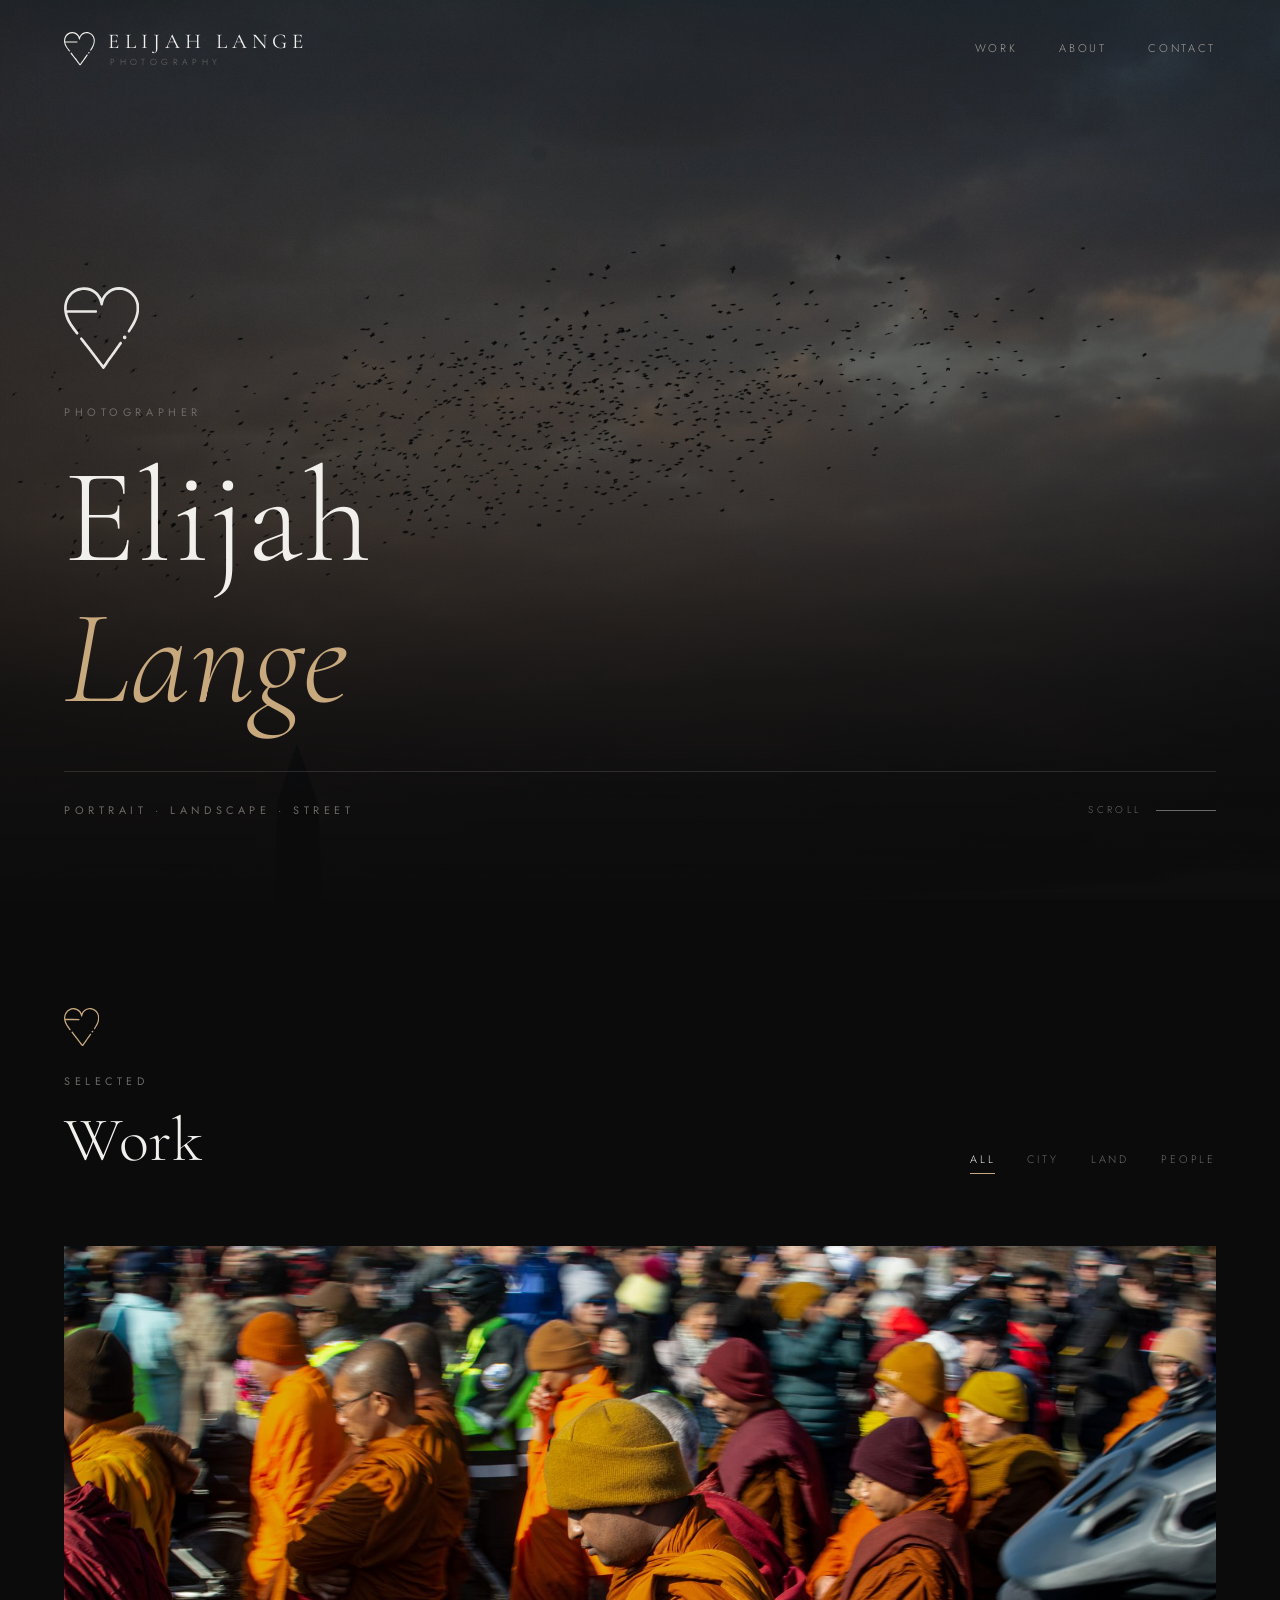
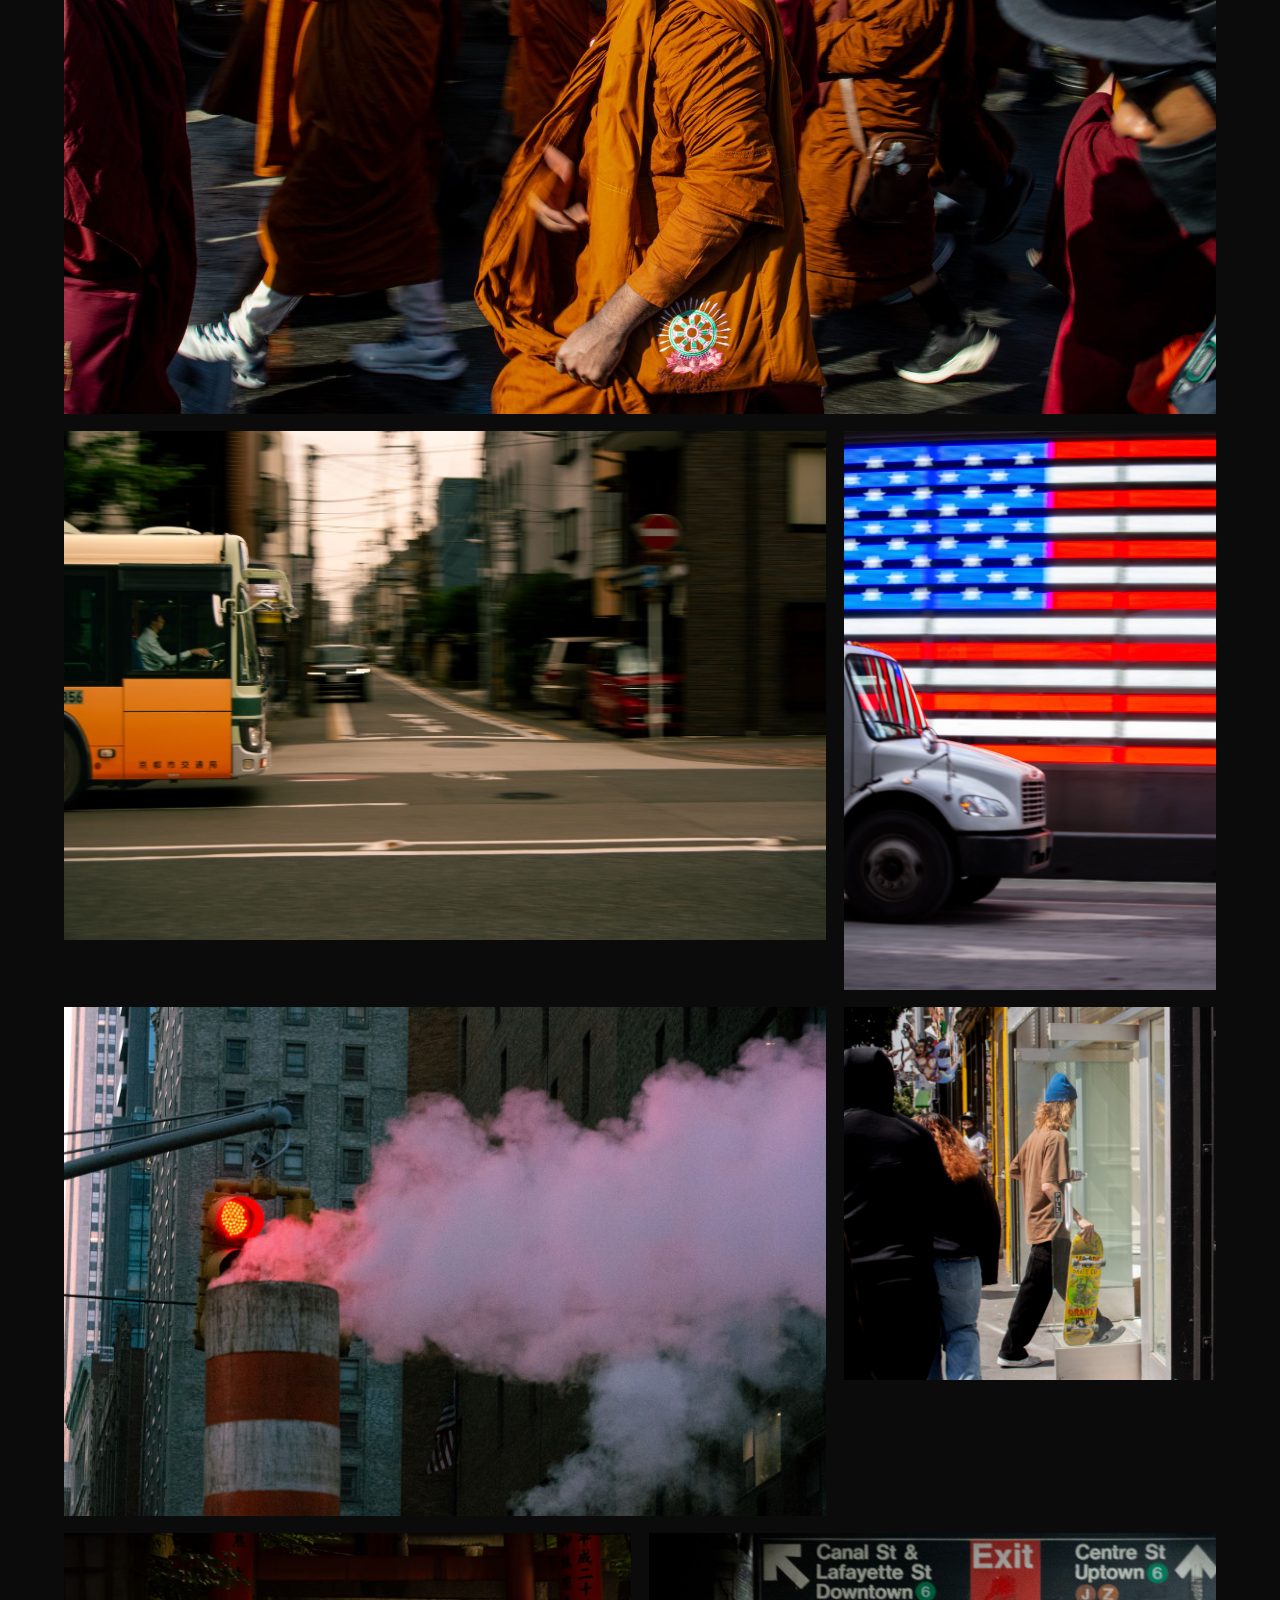
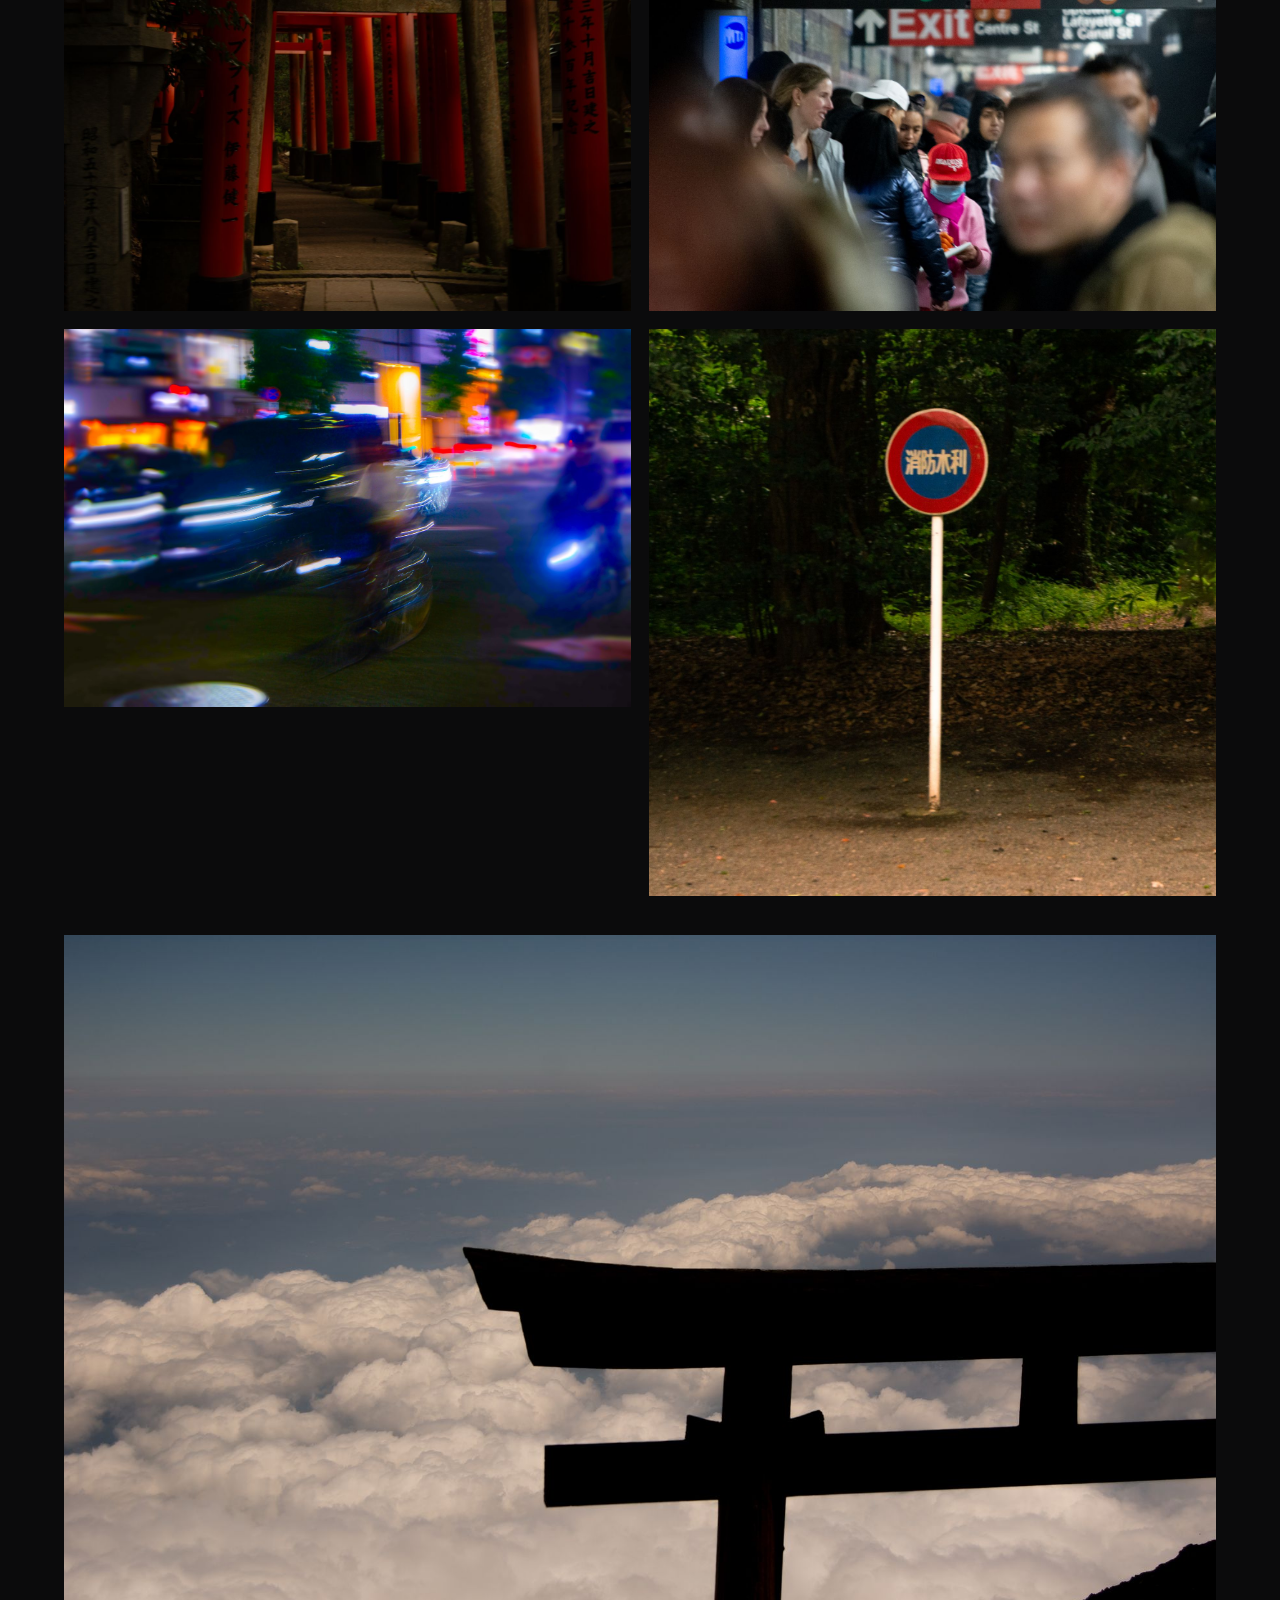
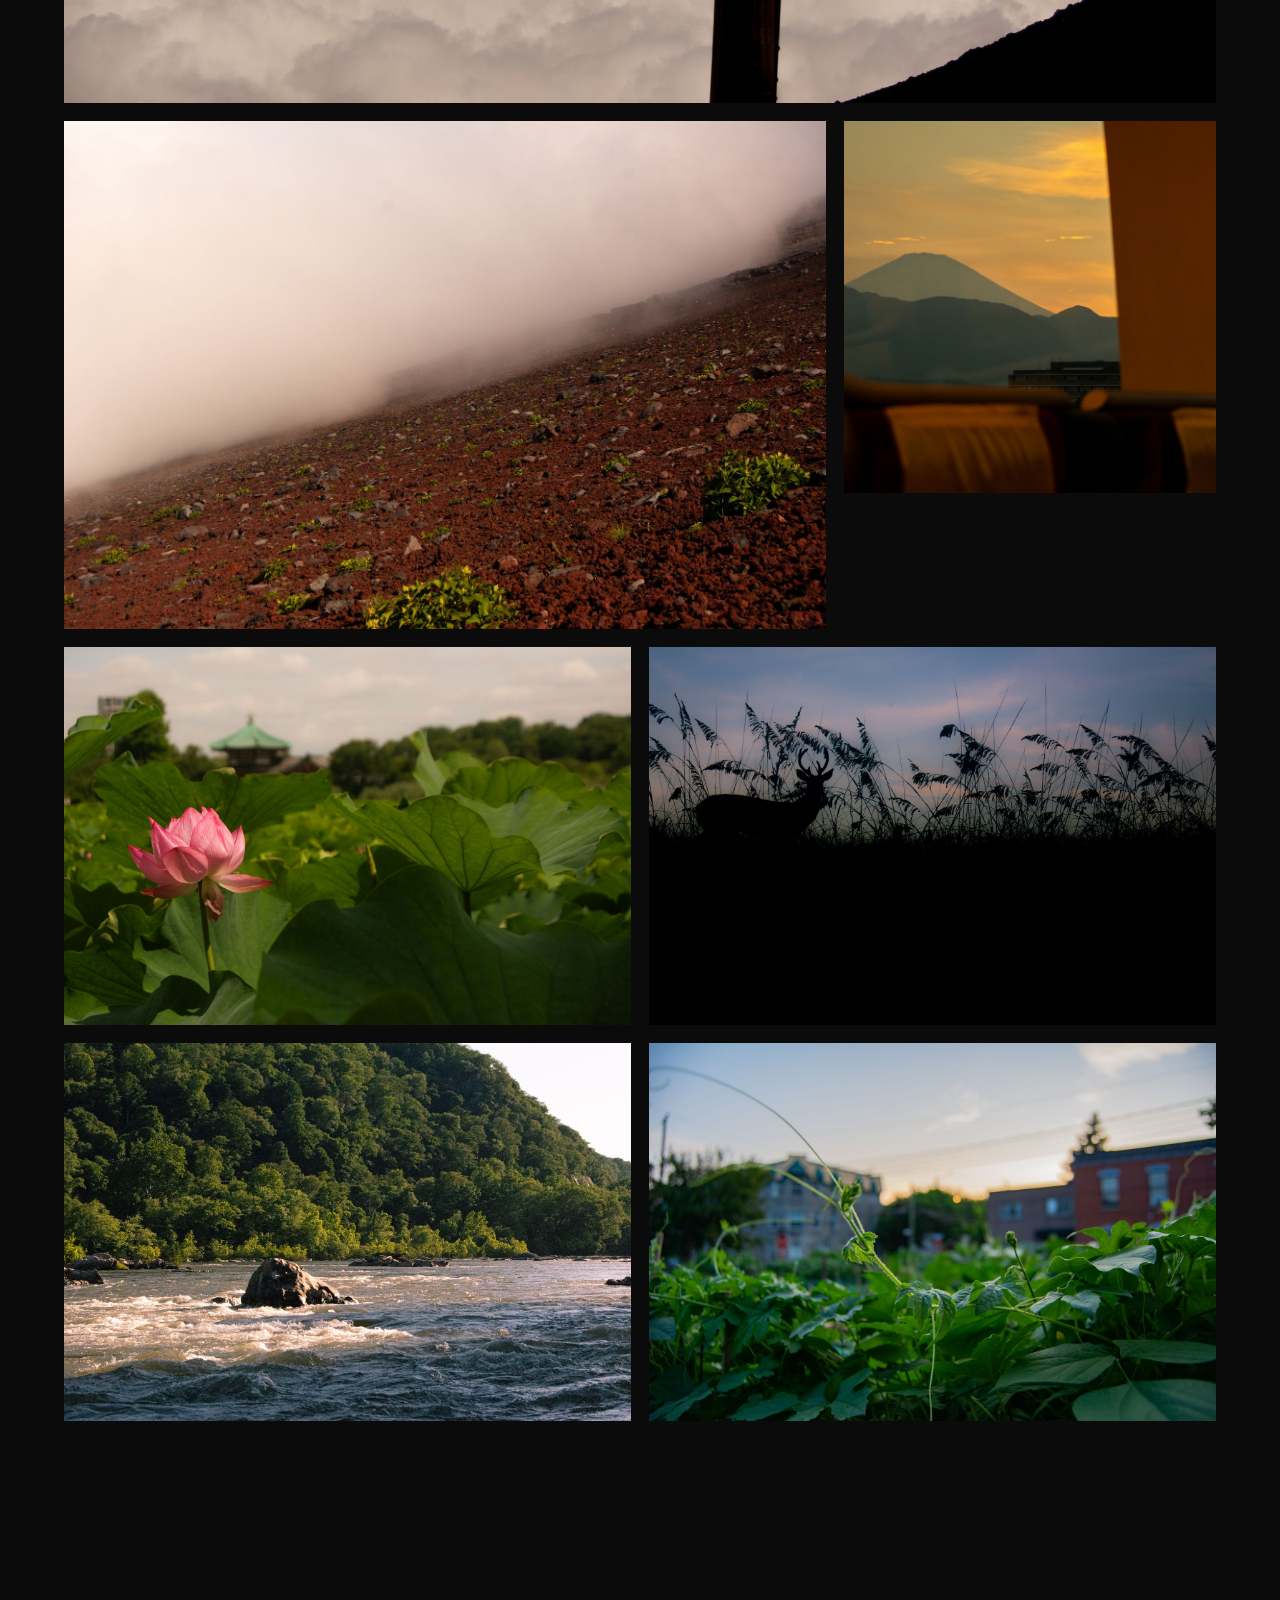
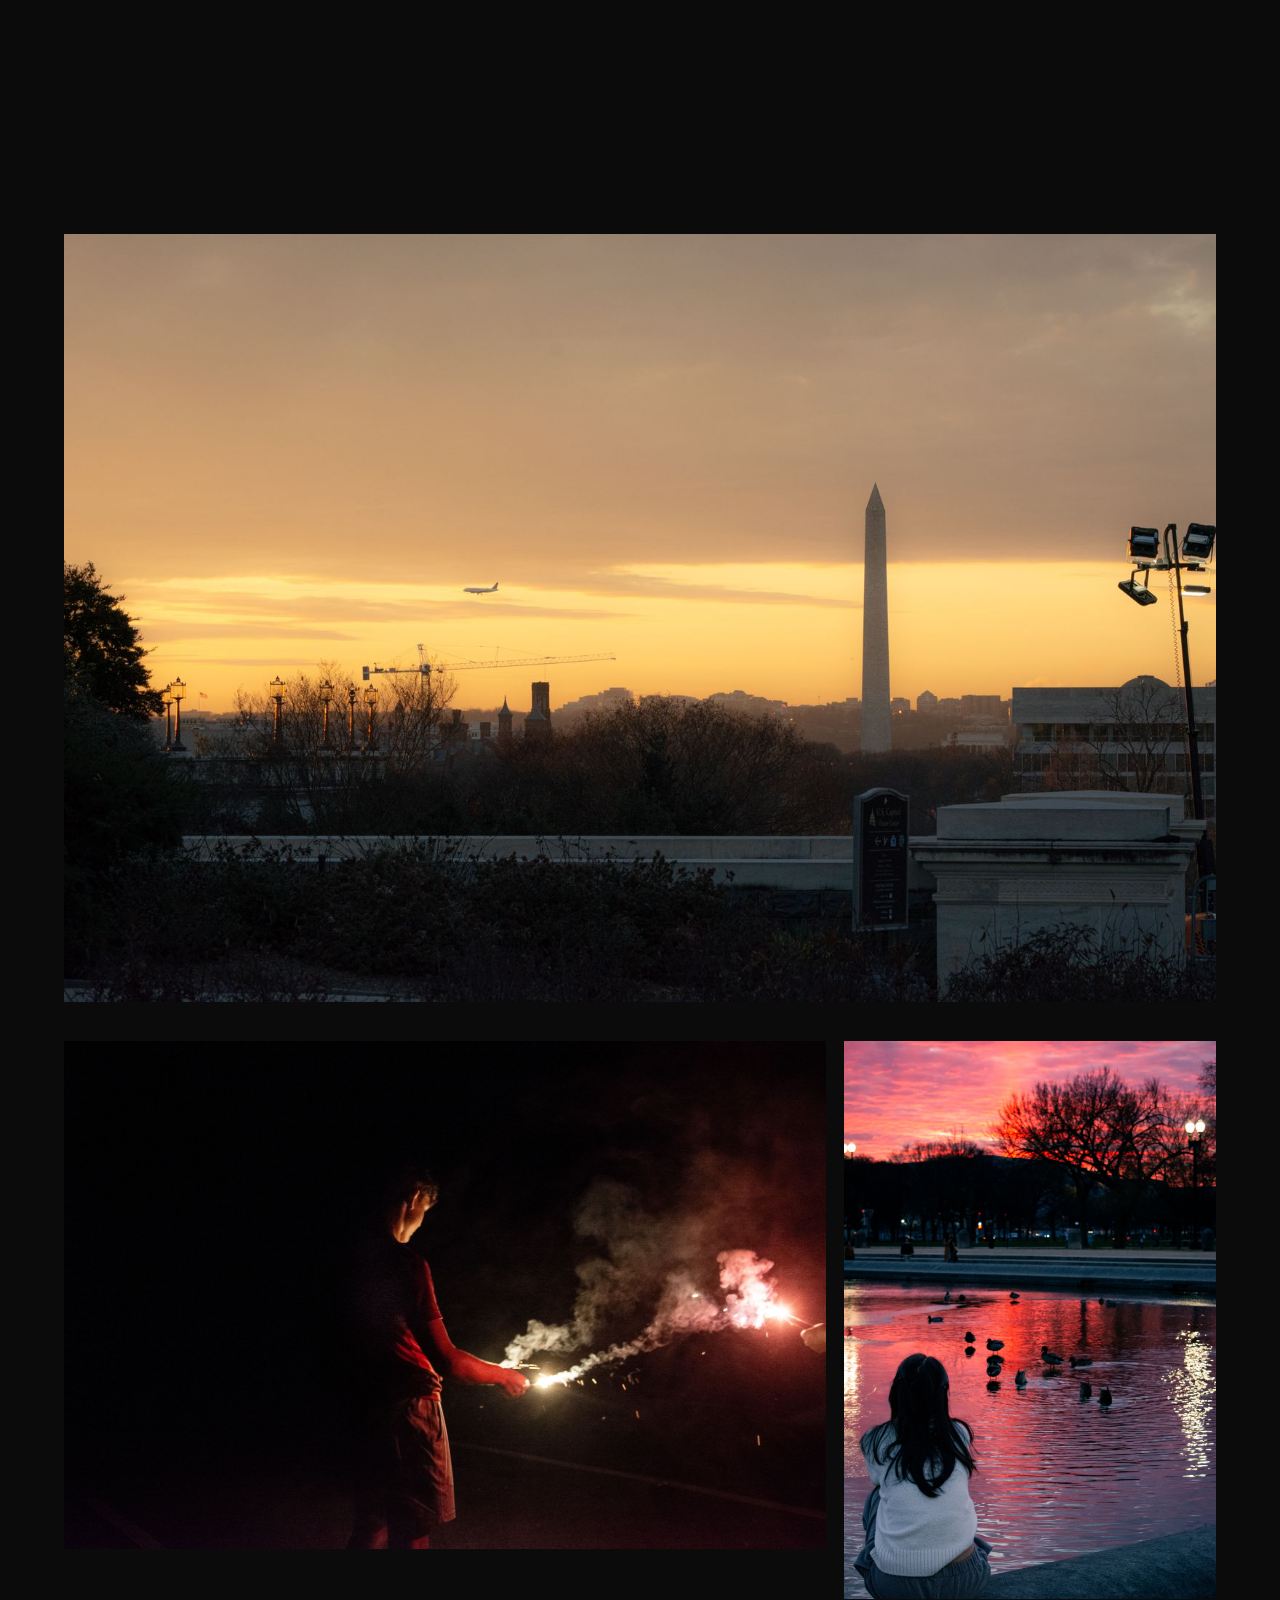
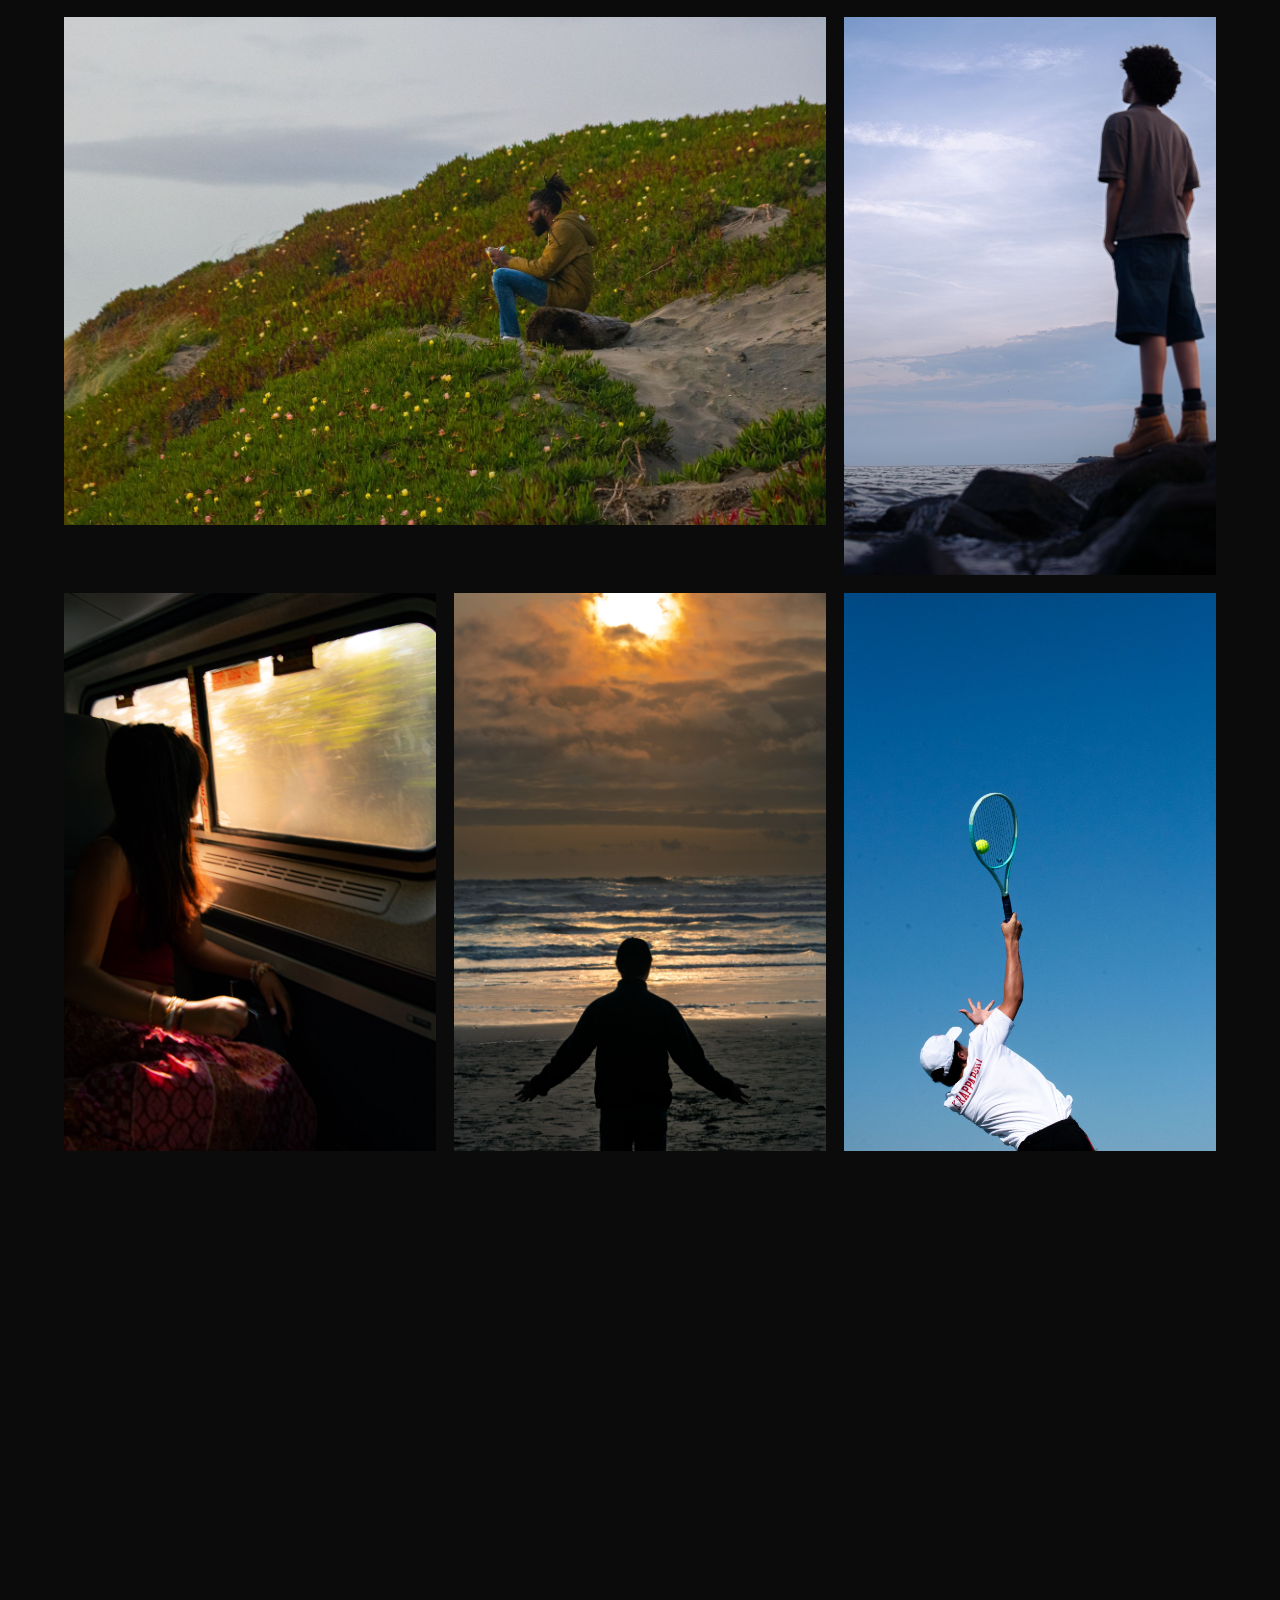
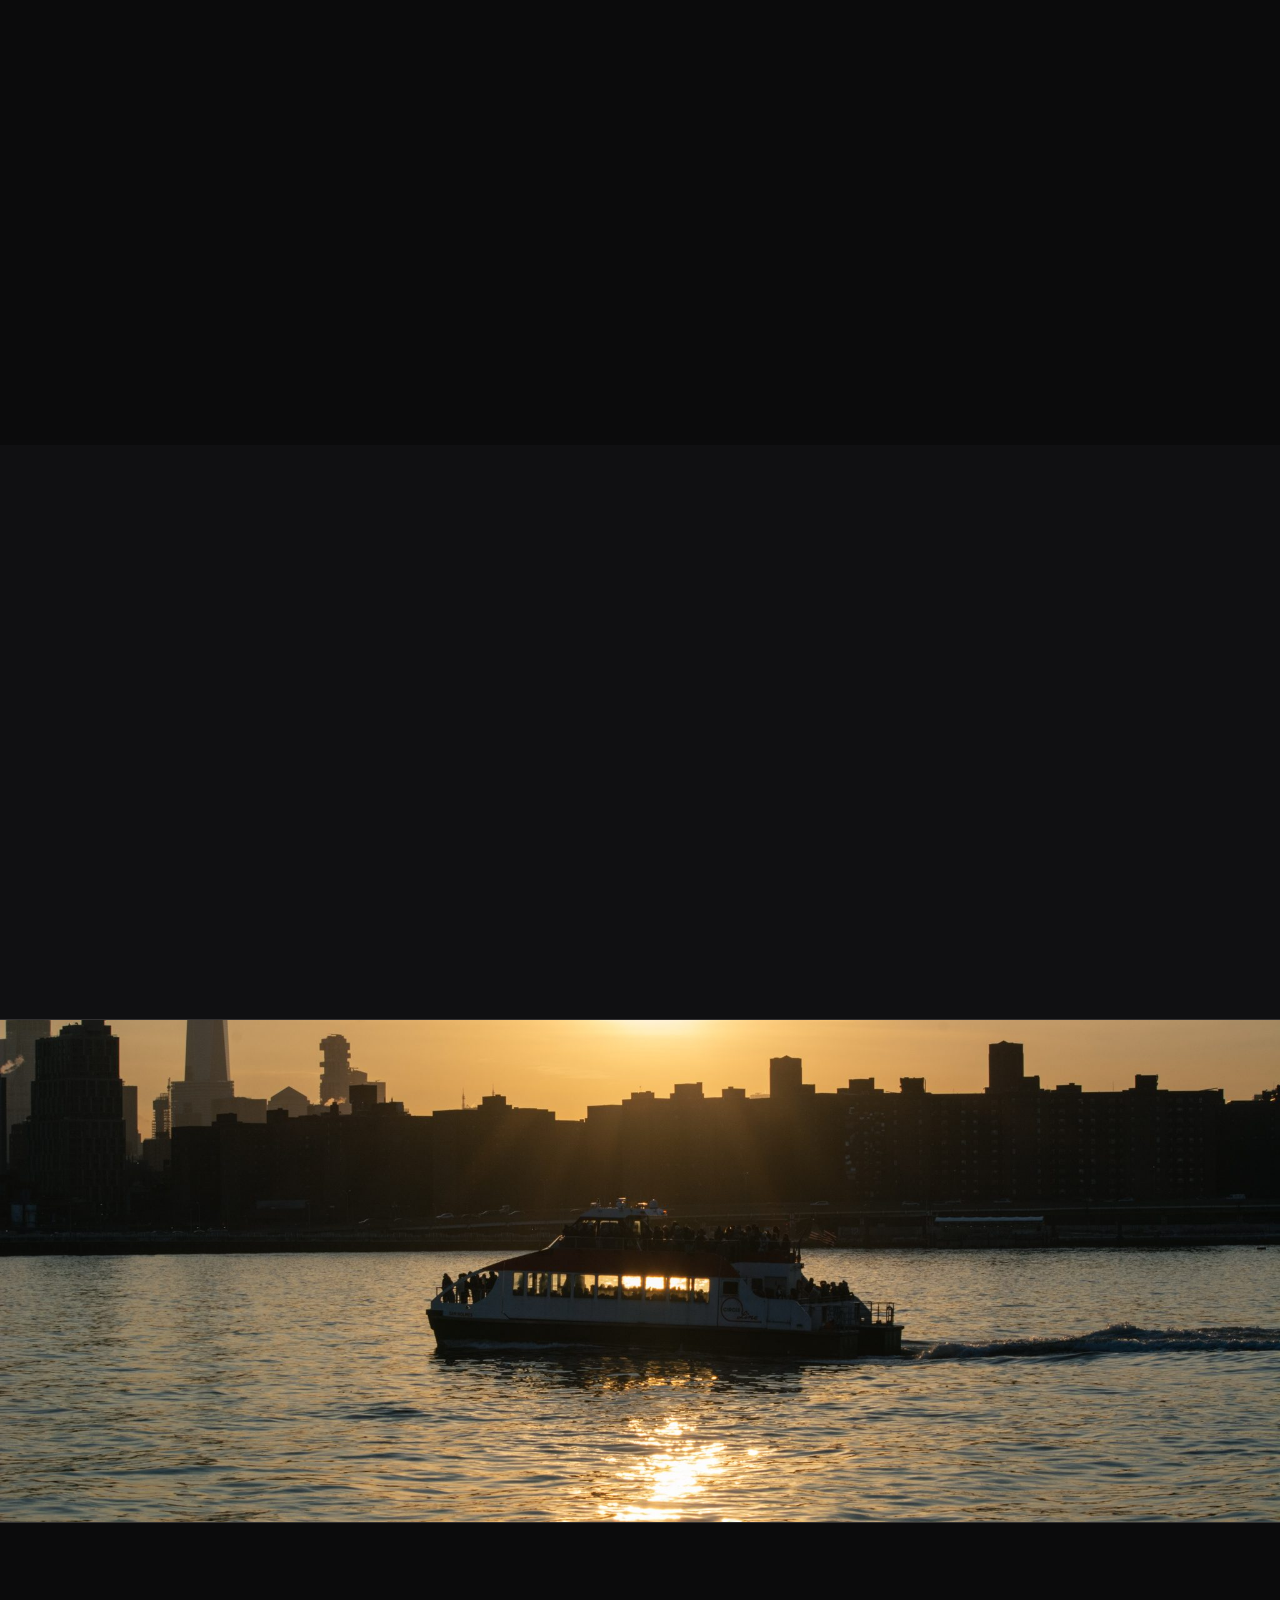
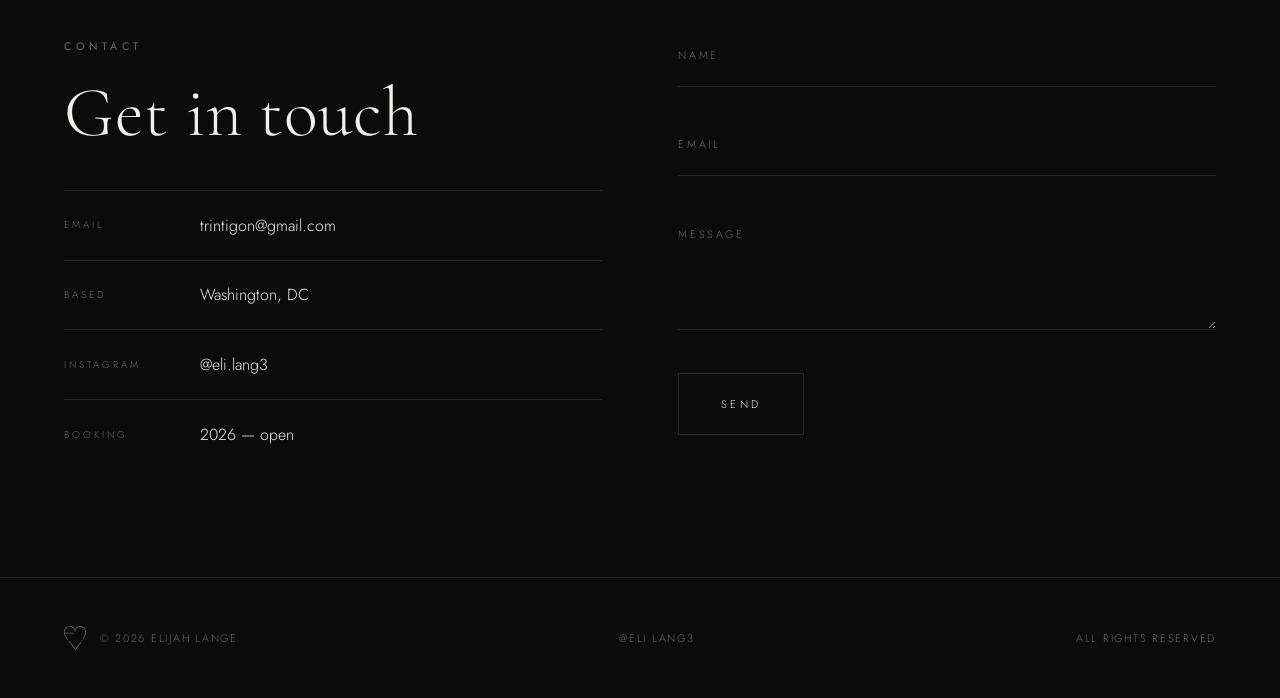
==== commit 98d89de6: "Remove the archive section and move its files to a library folder The archive was always temporary. " ====
--- a/index.html
+++ b/index.html
@@ -304,30 +304,6 @@
   transition:transform 1.6s var(--ease);
 }
 .band:hover img{transform:scale(1.04)}
-
-/* ============================================================
-   ARCHIVE  (temporary review grid — delete this block with the section)
-   ============================================================ */
-.archive-grid{
-  display:grid;
-  grid-template-columns:repeat(auto-fill,minmax(190px,1fr));
-  gap:.7rem;
-}
-.arch{
-  position:relative;overflow:hidden;cursor:pointer;
-  aspect-ratio:1/1;background:var(--bg-raise);
-}
-.arch img{width:100%;height:100%;object-fit:cover;transition:transform .8s var(--ease)}
-.arch:hover img{transform:scale(1.06)}
-.arch figcaption{
-  position:absolute;inset:auto 0 0 0;
-  padding:.5rem .6rem;
-  font-size:.58rem;letter-spacing:.12em;text-transform:uppercase;
-  color:var(--ink);background:linear-gradient(to top,rgba(11,11,12,.9),transparent);
-  opacity:0;transition:opacity .4s var(--ease);
-}
-.arch:hover figcaption,.arch:focus-visible figcaption{opacity:1}
-.arch:focus-visible{outline:1px solid var(--accent);outline-offset:2px}
 
 /* ============================================================
    CONTACT
@@ -531,7 +507,6 @@
   <nav class="nav" id="nav">
     <a href="#work">Work</a>
     <a href="#about">About</a>
-    <a href="#archive">Archive</a>
     <a href="#contact">Contact</a>
   </nav>
 
@@ -765,223 +740,6 @@
 <!-- ============================ FULL-BLEED FRAME ============================ -->
 <section class="band">
   <img src="images/bando-20.jpg" alt="Manhattan skyline at sunset from the East River" loading="lazy">
-</section>
-
-<!-- ============================ ARCHIVE ============================
-     TEMPORARY. Everything from the Drive folder that is not placed on the
-     page. To remove: delete this section, the #archive nav link, and the
-     ARCHIVE css block. The files live in images/archive/.
-     ================================================================= -->
-<section class="section section--alt" id="archive">
-  <div class="section__head reveal">
-    <div>
-      <span class="eyebrow">Not placed — for review</span>
-      <h2 class="h-display">Archive</h2>
-    </div>
-  </div>
-
-  <div class="archive-grid" id="archiveGrid">
-    <figure class="arch" tabindex="0">
-      <img src="images/archive/27535680_unknown.jpg" alt="27535680_unknown" loading="lazy">
-      <figcaption>27535680_unknown</figcaption>
-    </figure>
-    <figure class="arch" tabindex="0">
-      <img src="images/archive/27798816_unknown.jpg" alt="27798816_unknown" loading="lazy">
-      <figcaption>27798816_unknown</figcaption>
-    </figure>
-    <figure class="arch" tabindex="0">
-      <img src="images/archive/bando-101.jpg" alt="bando-101" loading="lazy">
-      <figcaption>bando-101</figcaption>
-    </figure>
-    <figure class="arch" tabindex="0">
-      <img src="images/archive/bando-105.jpg" alt="bando-105" loading="lazy">
-      <figcaption>bando-105</figcaption>
-    </figure>
-    <figure class="arch" tabindex="0">
-      <img src="images/archive/bando-23.jpg" alt="bando-23" loading="lazy">
-      <figcaption>bando-23</figcaption>
-    </figure>
-    <figure class="arch" tabindex="0">
-      <img src="images/archive/bando-35.jpg" alt="bando-35" loading="lazy">
-      <figcaption>bando-35</figcaption>
-    </figure>
-    <figure class="arch" tabindex="0">
-      <img src="images/archive/bando-36.jpg" alt="bando-36" loading="lazy">
-      <figcaption>bando-36</figcaption>
-    </figure>
-    <figure class="arch" tabindex="0">
-      <img src="images/archive/bando-39.jpg" alt="bando-39" loading="lazy">
-      <figcaption>bando-39</figcaption>
-    </figure>
-    <figure class="arch" tabindex="0">
-      <img src="images/archive/bando-46.jpg" alt="bando-46" loading="lazy">
-      <figcaption>bando-46</figcaption>
-    </figure>
-    <figure class="arch" tabindex="0">
-      <img src="images/archive/bando-50.jpg" alt="bando-50" loading="lazy">
-      <figcaption>bando-50</figcaption>
-    </figure>
-    <figure class="arch" tabindex="0">
-      <img src="images/archive/bando-52.jpg" alt="bando-52" loading="lazy">
-      <figcaption>bando-52</figcaption>
-    </figure>
-    <figure class="arch" tabindex="0">
-      <img src="images/archive/bando-53.jpg" alt="bando-53" loading="lazy">
-      <figcaption>bando-53</figcaption>
-    </figure>
-    <figure class="arch" tabindex="0">
-      <img src="images/archive/bando-54.jpg" alt="bando-54" loading="lazy">
-      <figcaption>bando-54</figcaption>
-    </figure>
-    <figure class="arch" tabindex="0">
-      <img src="images/archive/bando-56.jpg" alt="bando-56" loading="lazy">
-      <figcaption>bando-56</figcaption>
-    </figure>
-    <figure class="arch" tabindex="0">
-      <img src="images/archive/bando-93.jpg" alt="bando-93" loading="lazy">
-      <figcaption>bando-93</figcaption>
-    </figure>
-    <figure class="arch" tabindex="0">
-      <img src="images/archive/bando-94.jpg" alt="bando-94" loading="lazy">
-      <figcaption>bando-94</figcaption>
-    </figure>
-    <figure class="arch" tabindex="0">
-      <img src="images/archive/bando-95.jpg" alt="bando-95" loading="lazy">
-      <figcaption>bando-95</figcaption>
-    </figure>
-    <figure class="arch" tabindex="0">
-      <img src="images/archive/bando-96.jpg" alt="bando-96" loading="lazy">
-      <figcaption>bando-96</figcaption>
-    </figure>
-    <figure class="arch" tabindex="0">
-      <img src="images/archive/bando-98.jpg" alt="bando-98" loading="lazy">
-      <figcaption>bando-98</figcaption>
-    </figure>
-    <figure class="arch" tabindex="0">
-      <img src="images/archive/cairn-stones.jpg" alt="cairn-stones" loading="lazy">
-      <figcaption>cairn-stones</figcaption>
-    </figure>
-    <figure class="arch" tabindex="0">
-      <img src="images/archive/eli_2456.jpg" alt="eli_2456" loading="lazy">
-      <figcaption>eli_2456</figcaption>
-    </figure>
-    <figure class="arch" tabindex="0">
-      <img src="images/archive/eli_3090.jpg" alt="eli_3090" loading="lazy">
-      <figcaption>eli_3090</figcaption>
-    </figure>
-    <figure class="arch" tabindex="0">
-      <img src="images/archive/eli_3182.jpg" alt="eli_3182" loading="lazy">
-      <figcaption>eli_3182</figcaption>
-    </figure>
-    <figure class="arch" tabindex="0">
-      <img src="images/archive/eli_3199.jpg" alt="eli_3199" loading="lazy">
-      <figcaption>eli_3199</figcaption>
-    </figure>
-    <figure class="arch" tabindex="0">
-      <img src="images/archive/eli_3285.jpg" alt="eli_3285" loading="lazy">
-      <figcaption>eli_3285</figcaption>
-    </figure>
-    <figure class="arch" tabindex="0">
-      <img src="images/archive/flag-rally.jpg" alt="flag-rally" loading="lazy">
-      <figcaption>flag-rally</figcaption>
-    </figure>
-    <figure class="arch" tabindex="0">
-      <img src="images/archive/flare-smoke.jpg" alt="flare-smoke" loading="lazy">
-      <figcaption>flare-smoke</figcaption>
-    </figure>
-    <figure class="arch" tabindex="0">
-      <img src="images/archive/illuminated-crowd.jpg" alt="illuminated-crowd" loading="lazy">
-      <figcaption>illuminated-crowd</figcaption>
-    </figure>
-    <figure class="arch" tabindex="0">
-      <img src="images/archive/img_0152.jpg" alt="img_0152" loading="lazy">
-      <figcaption>img_0152</figcaption>
-    </figure>
-    <figure class="arch" tabindex="0">
-      <img src="images/archive/img_0470.jpg" alt="img_0470" loading="lazy">
-      <figcaption>img_0470</figcaption>
-    </figure>
-    <figure class="arch" tabindex="0">
-      <img src="images/archive/img_0474.jpg" alt="img_0474" loading="lazy">
-      <figcaption>img_0474</figcaption>
-    </figure>
-    <figure class="arch" tabindex="0">
-      <img src="images/archive/img_0730.jpg" alt="img_0730" loading="lazy">
-      <figcaption>img_0730</figcaption>
-    </figure>
-    <figure class="arch" tabindex="0">
-      <img src="images/archive/img_0731.jpg" alt="img_0731" loading="lazy">
-      <figcaption>img_0731</figcaption>
-    </figure>
-    <figure class="arch" tabindex="0">
-      <img src="images/archive/img_1501.jpg" alt="img_1501" loading="lazy">
-      <figcaption>img_1501</figcaption>
-    </figure>
-    <figure class="arch" tabindex="0">
-      <img src="images/archive/img_1502.jpg" alt="img_1502" loading="lazy">
-      <figcaption>img_1502</figcaption>
-    </figure>
-    <figure class="arch" tabindex="0">
-      <img src="images/archive/jesus-18.jpg" alt="jesus-18" loading="lazy">
-      <figcaption>jesus-18</figcaption>
-    </figure>
-    <figure class="arch" tabindex="0">
-      <img src="images/archive/jesus-2.jpg" alt="jesus-2" loading="lazy">
-      <figcaption>jesus-2</figcaption>
-    </figure>
-    <figure class="arch" tabindex="0">
-      <img src="images/archive/jesus-25.jpg" alt="jesus-25" loading="lazy">
-      <figcaption>jesus-25</figcaption>
-    </figure>
-    <figure class="arch" tabindex="0">
-      <img src="images/archive/jesus-3.jpg" alt="jesus-3" loading="lazy">
-      <figcaption>jesus-3</figcaption>
-    </figure>
-    <figure class="arch" tabindex="0">
-      <img src="images/archive/jesus-4.jpg" alt="jesus-4" loading="lazy">
-      <figcaption>jesus-4</figcaption>
-    </figure>
-    <figure class="arch" tabindex="0">
-      <img src="images/archive/jesus-5.jpg" alt="jesus-5" loading="lazy">
-      <figcaption>jesus-5</figcaption>
-    </figure>
-    <figure class="arch" tabindex="0">
-      <img src="images/archive/jesus-8.jpg" alt="jesus-8" loading="lazy">
-      <figcaption>jesus-8</figcaption>
-    </figure>
-    <figure class="arch" tabindex="0">
-      <img src="images/archive/march-signs.jpg" alt="march-signs" loading="lazy">
-      <figcaption>march-signs</figcaption>
-    </figure>
-    <figure class="arch" tabindex="0">
-      <img src="images/archive/milky-way.jpg" alt="milky-way" loading="lazy">
-      <figcaption>milky-way</figcaption>
-    </figure>
-    <figure class="arch" tabindex="0">
-      <img src="images/archive/monument-march.jpg" alt="monument-march" loading="lazy">
-      <figcaption>monument-march</figcaption>
-    </figure>
-    <figure class="arch" tabindex="0">
-      <img src="images/archive/neon-sign.jpg" alt="neon-sign" loading="lazy">
-      <figcaption>neon-sign</figcaption>
-    </figure>
-    <figure class="arch" tabindex="0">
-      <img src="images/archive/night-sparklers.jpg" alt="night-sparklers" loading="lazy">
-      <figcaption>night-sparklers</figcaption>
-    </figure>
-    <figure class="arch" tabindex="0">
-      <img src="images/archive/sparkler-streaks.jpg" alt="sparkler-streaks" loading="lazy">
-      <figcaption>sparkler-streaks</figcaption>
-    </figure>
-    <figure class="arch" tabindex="0">
-      <img src="images/archive/train-passenger.jpg" alt="train-passenger" loading="lazy">
-      <figcaption>train-passenger</figcaption>
-    </figure>
-    <figure class="arch" tabindex="0">
-      <img src="images/archive/woodland-trail.jpg" alt="woodland-trail" loading="lazy">
-      <figcaption>woodland-trail</figcaption>
-    </figure>
-  </div>
 </section>
 
 <!-- ============================ CONTACT ============================ -->
@@ -1086,8 +844,6 @@
   /* ---------- gallery filtering ---------- */
   var grids = Array.prototype.slice.call(document.querySelectorAll("#groups .grid"));
   var tiles = Array.prototype.slice.call(document.querySelectorAll("#groups .tile"));
-  var archive = Array.prototype.slice.call(document.querySelectorAll("#archiveGrid .arch"));
-  var group = tiles;
   document.getElementById("filters").addEventListener("click", function (e) {
     var btn = e.target.closest("button");
     if (!btn) return;
@@ -1109,9 +865,9 @@
   var index = 0;
 
   var visible = function () {
-    return group.filter(function (t) {
+    return tiles.filter(function (t) {
       var g = t.closest(".grid");
-      return !t.classList.contains("is-hidden") && !(g && g.classList.contains("is-hidden"));
+      return !(g && g.classList.contains("is-hidden"));
     });
   };
 
@@ -1125,8 +881,7 @@
     lbCount.textContent = ("0" + (index + 1)).slice(-2) + " / " + ("0" + list.length).slice(-2);
   };
 
-  var open = function (tile, list) {
-    group = list || tiles;
+  var open = function (tile) {
     show(visible().indexOf(tile));
     lb.classList.add("is-open");
     document.body.classList.add("lb-open");
@@ -1139,12 +894,10 @@
     document.body.style.overflow = "";
   };
 
-  [[tiles, tiles], [archive, archive]].forEach(function (pair) {
-    pair[0].forEach(function (tile) {
-      tile.addEventListener("click", function () { open(tile, pair[1]); });
-      tile.addEventListener("keydown", function (e) {
-        if (e.key === "Enter" || e.key === " ") { e.preventDefault(); open(tile, pair[1]); }
-      });
+  tiles.forEach(function (tile) {
+    tile.addEventListener("click", function () { open(tile); });
+    tile.addEventListener("keydown", function (e) {
+      if (e.key === "Enter" || e.key === " ") { e.preventDefault(); open(tile); }
     });
   });
 
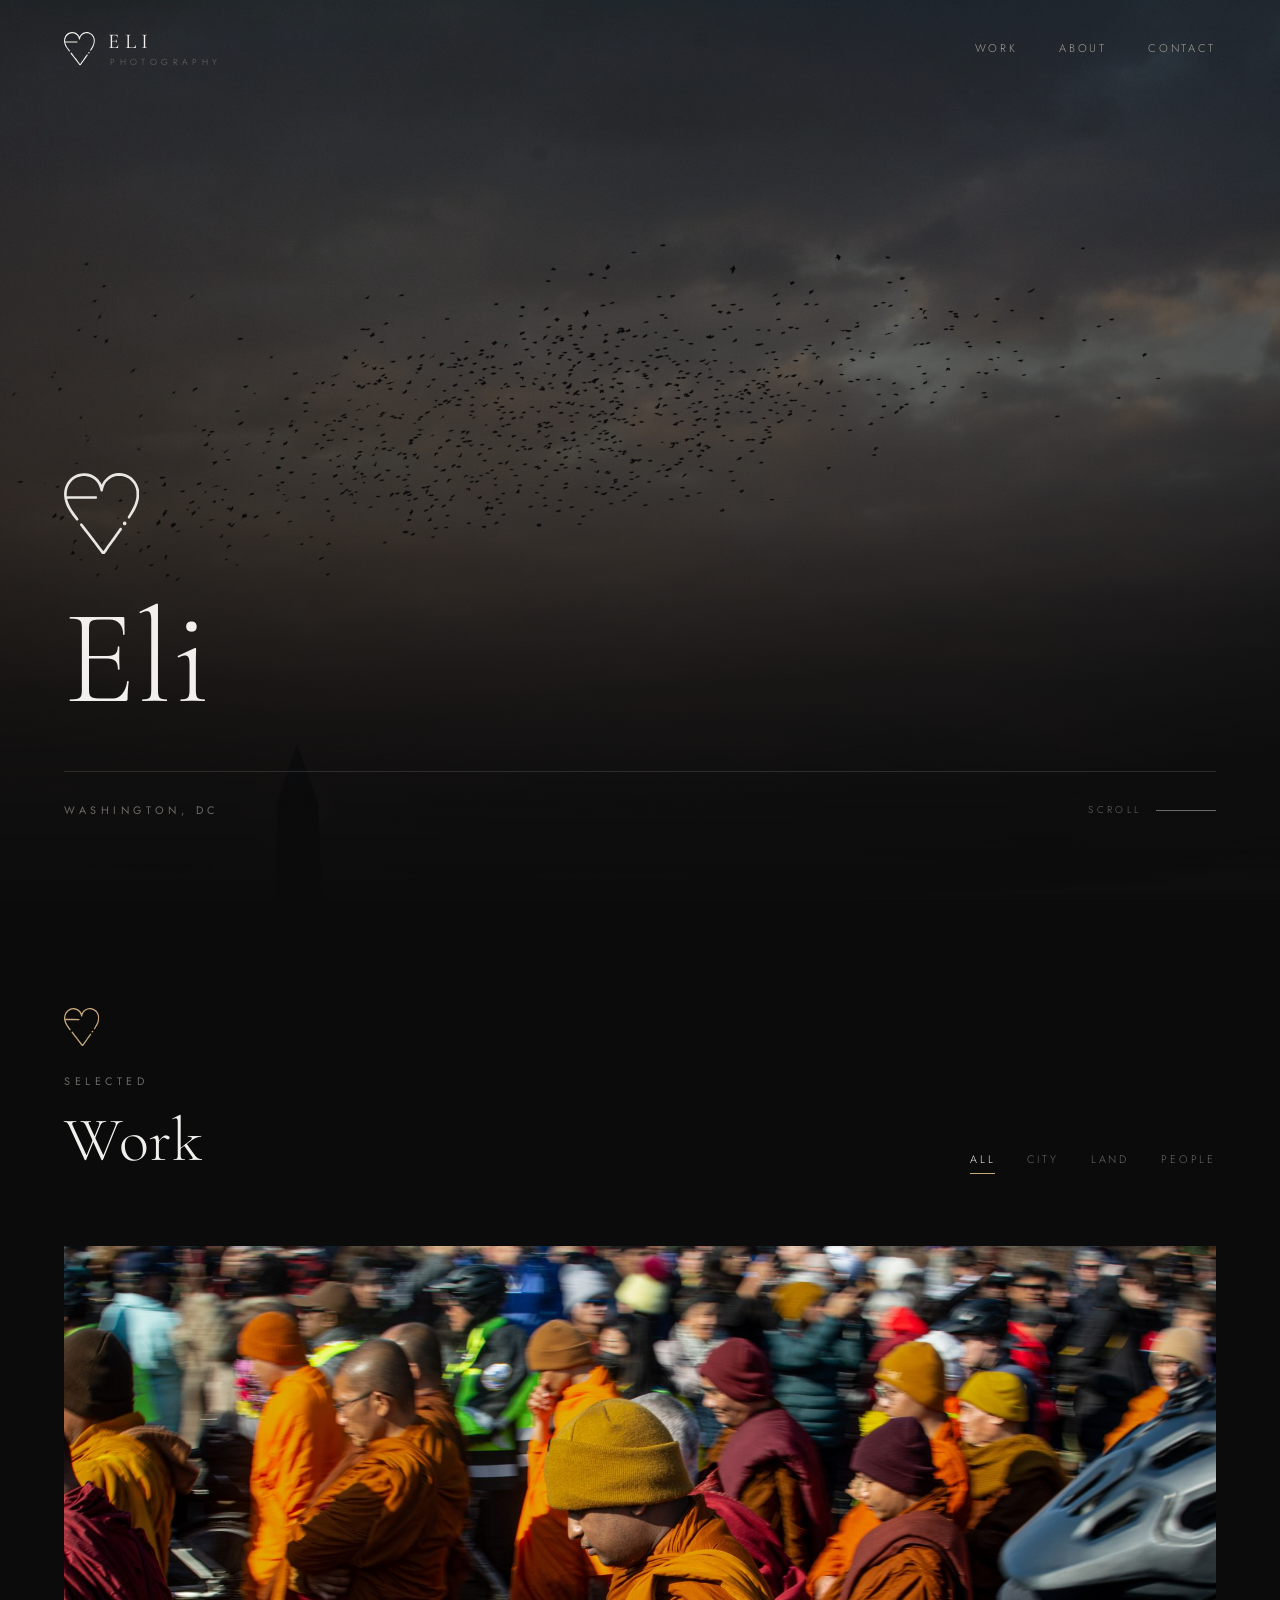
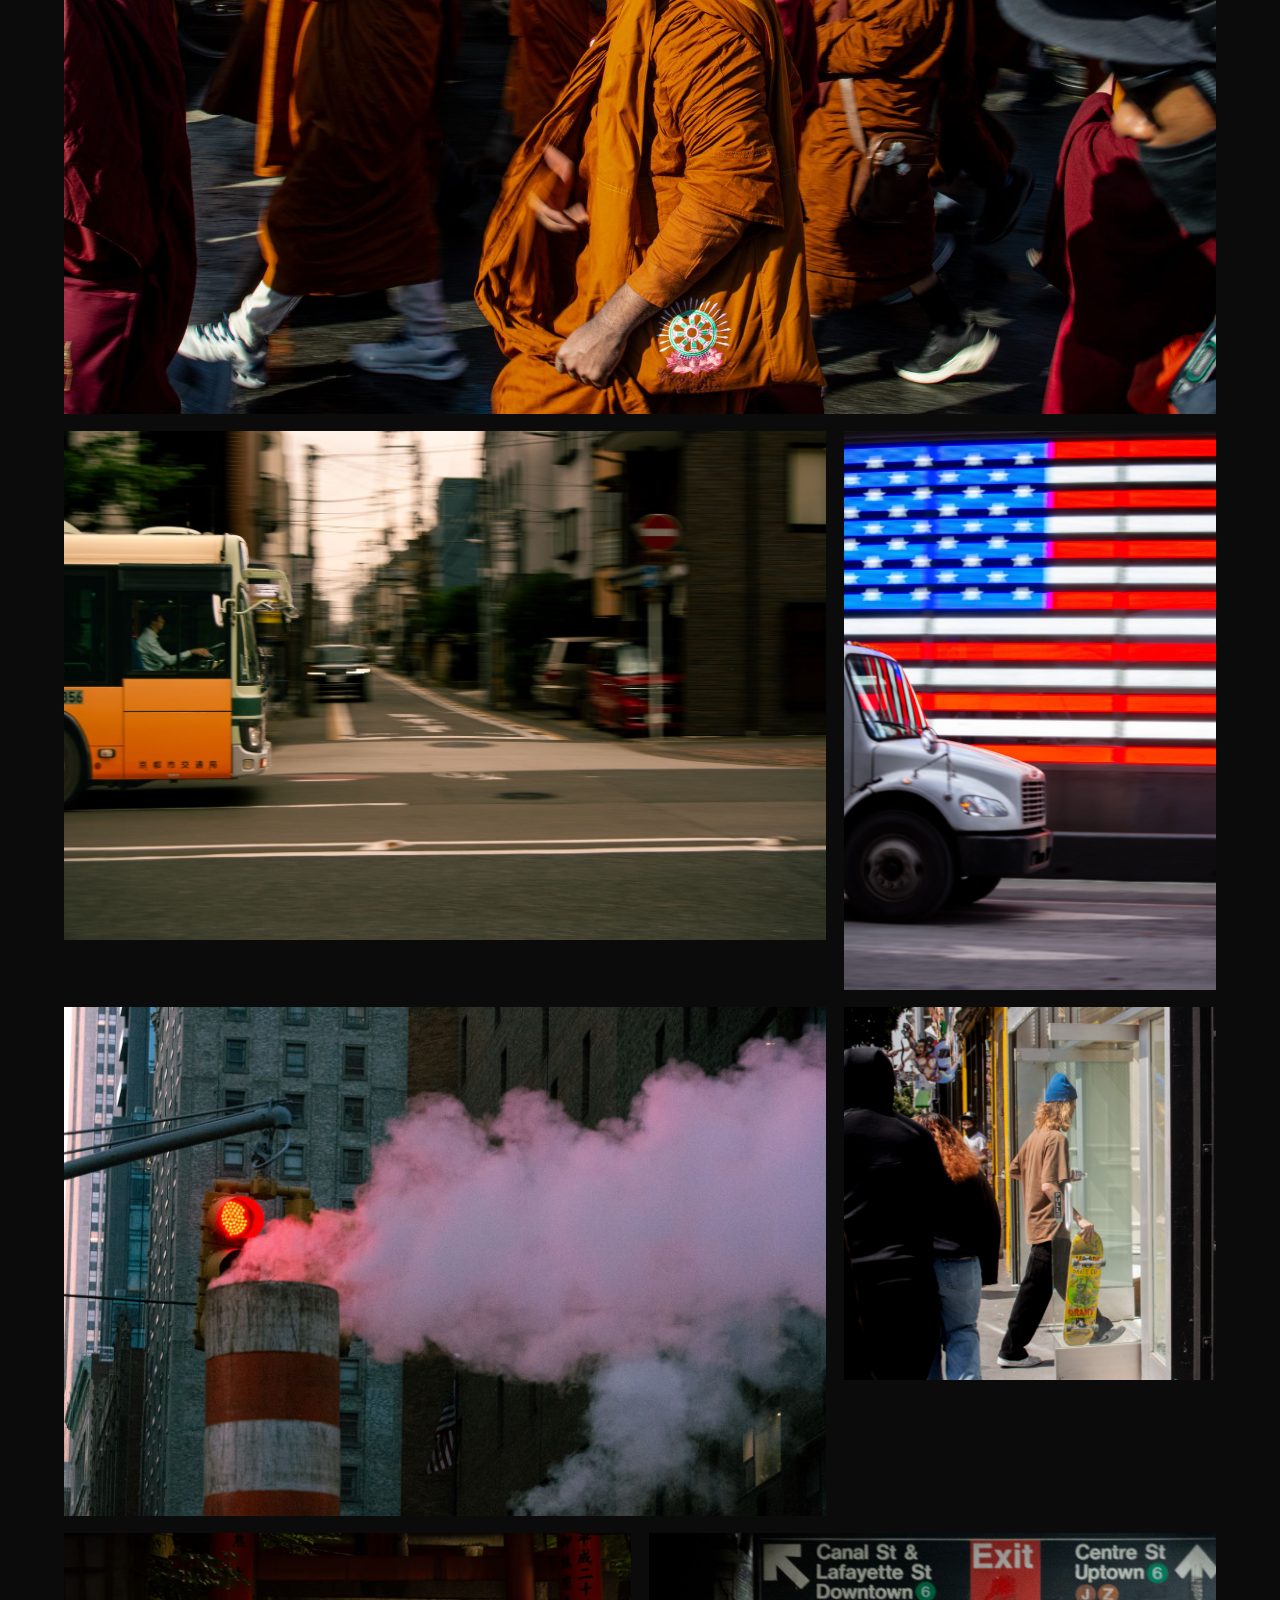
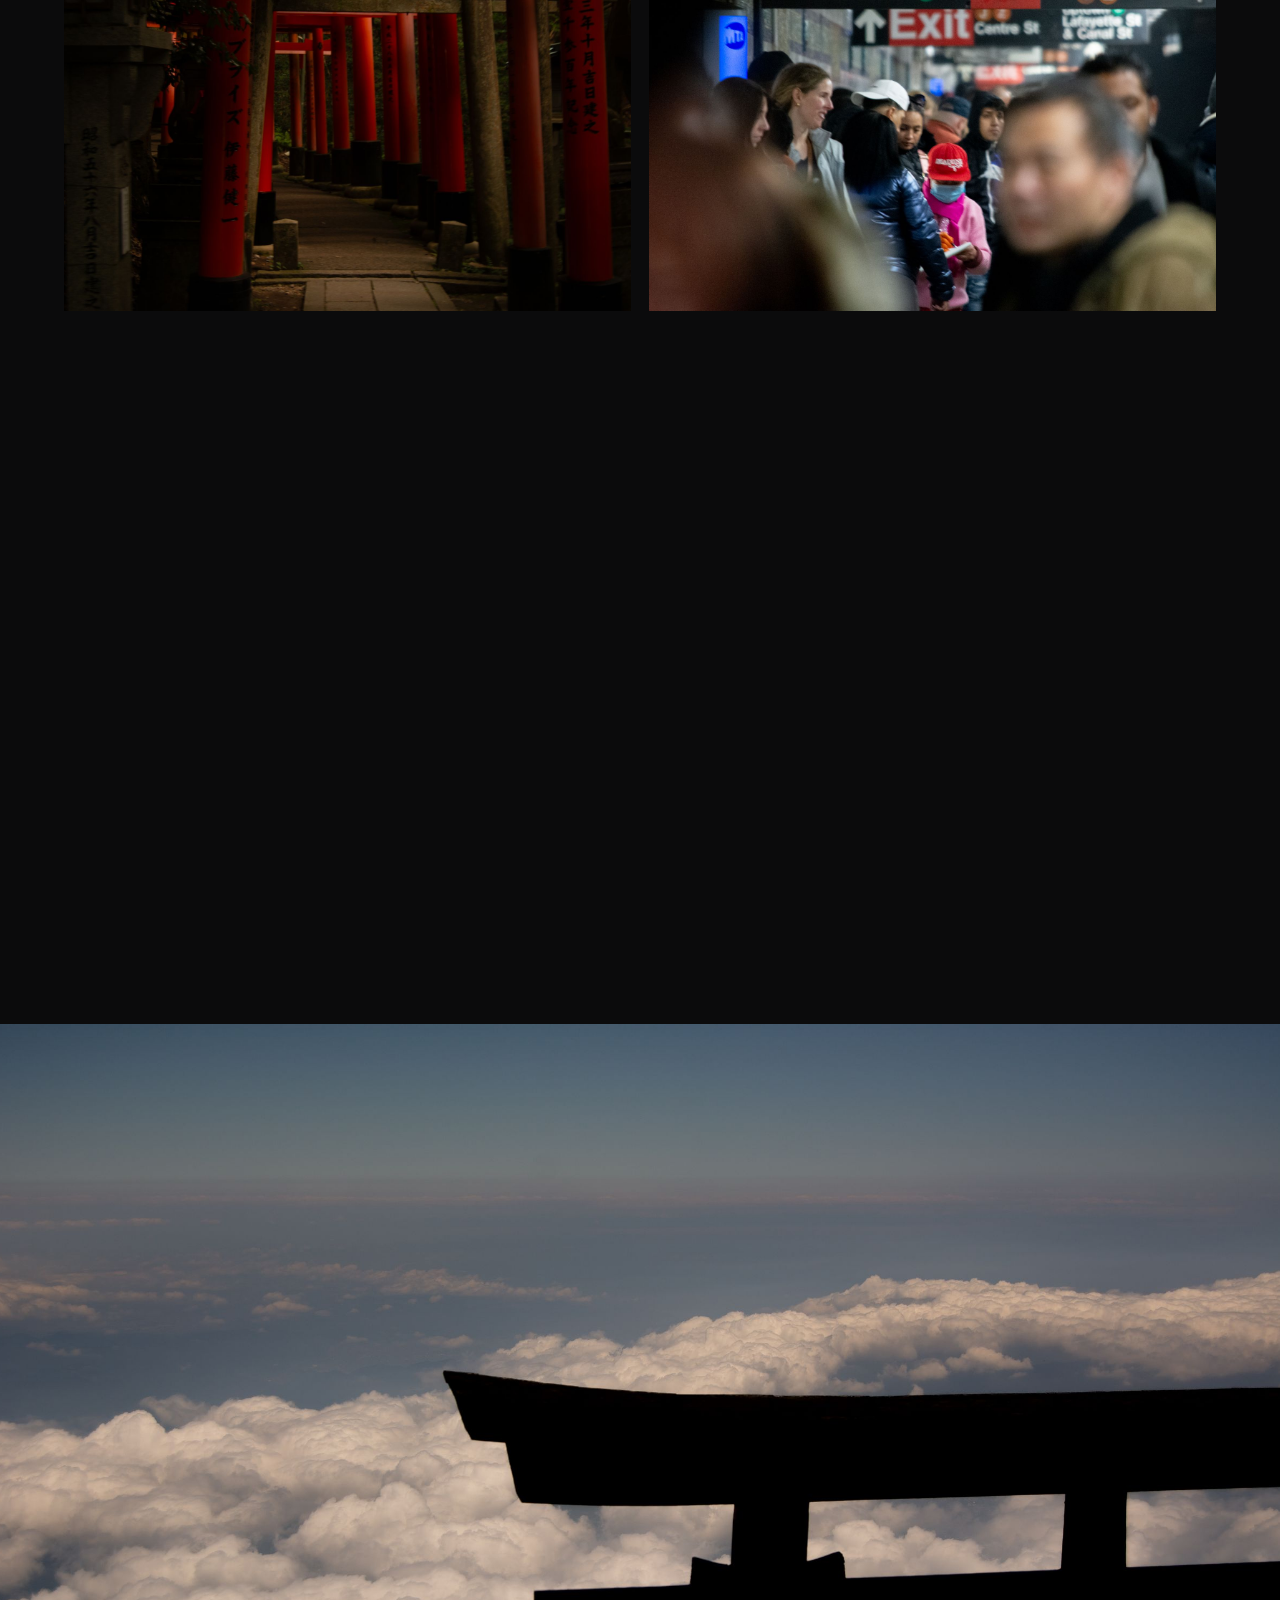
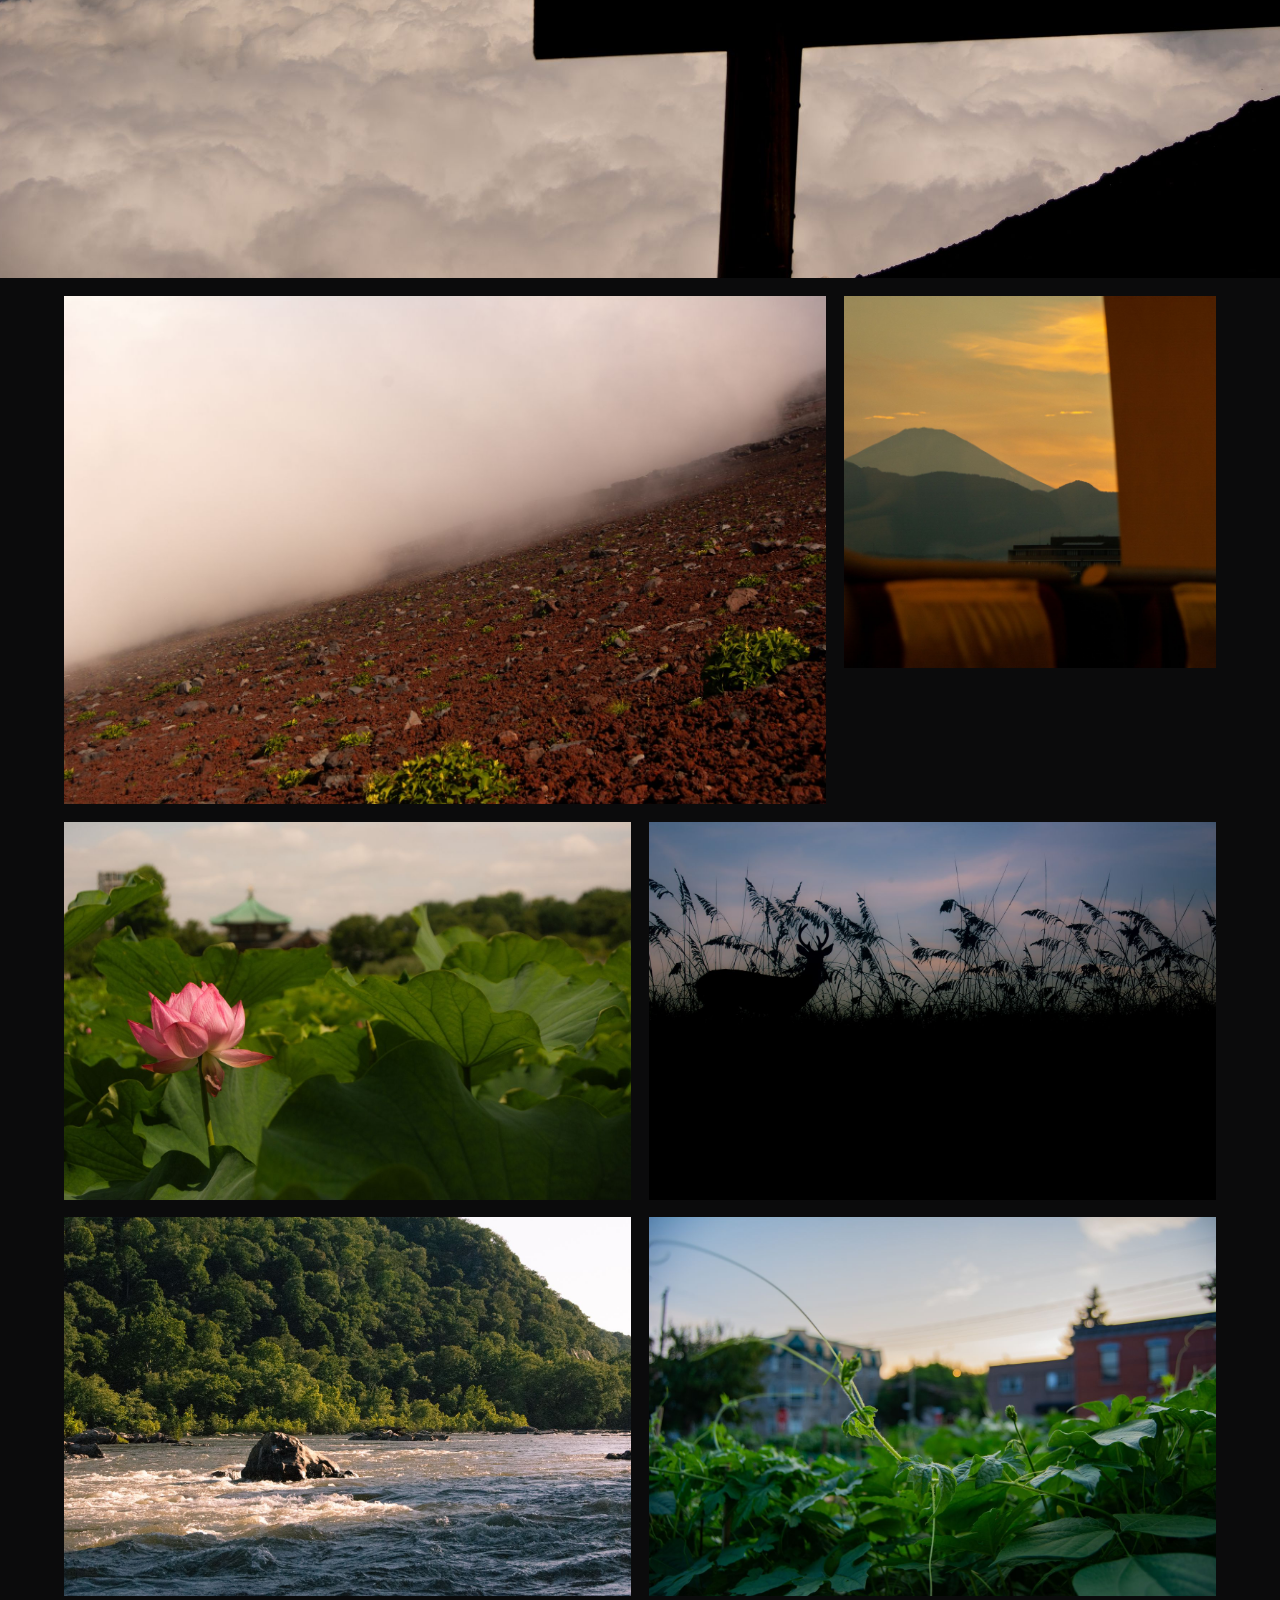
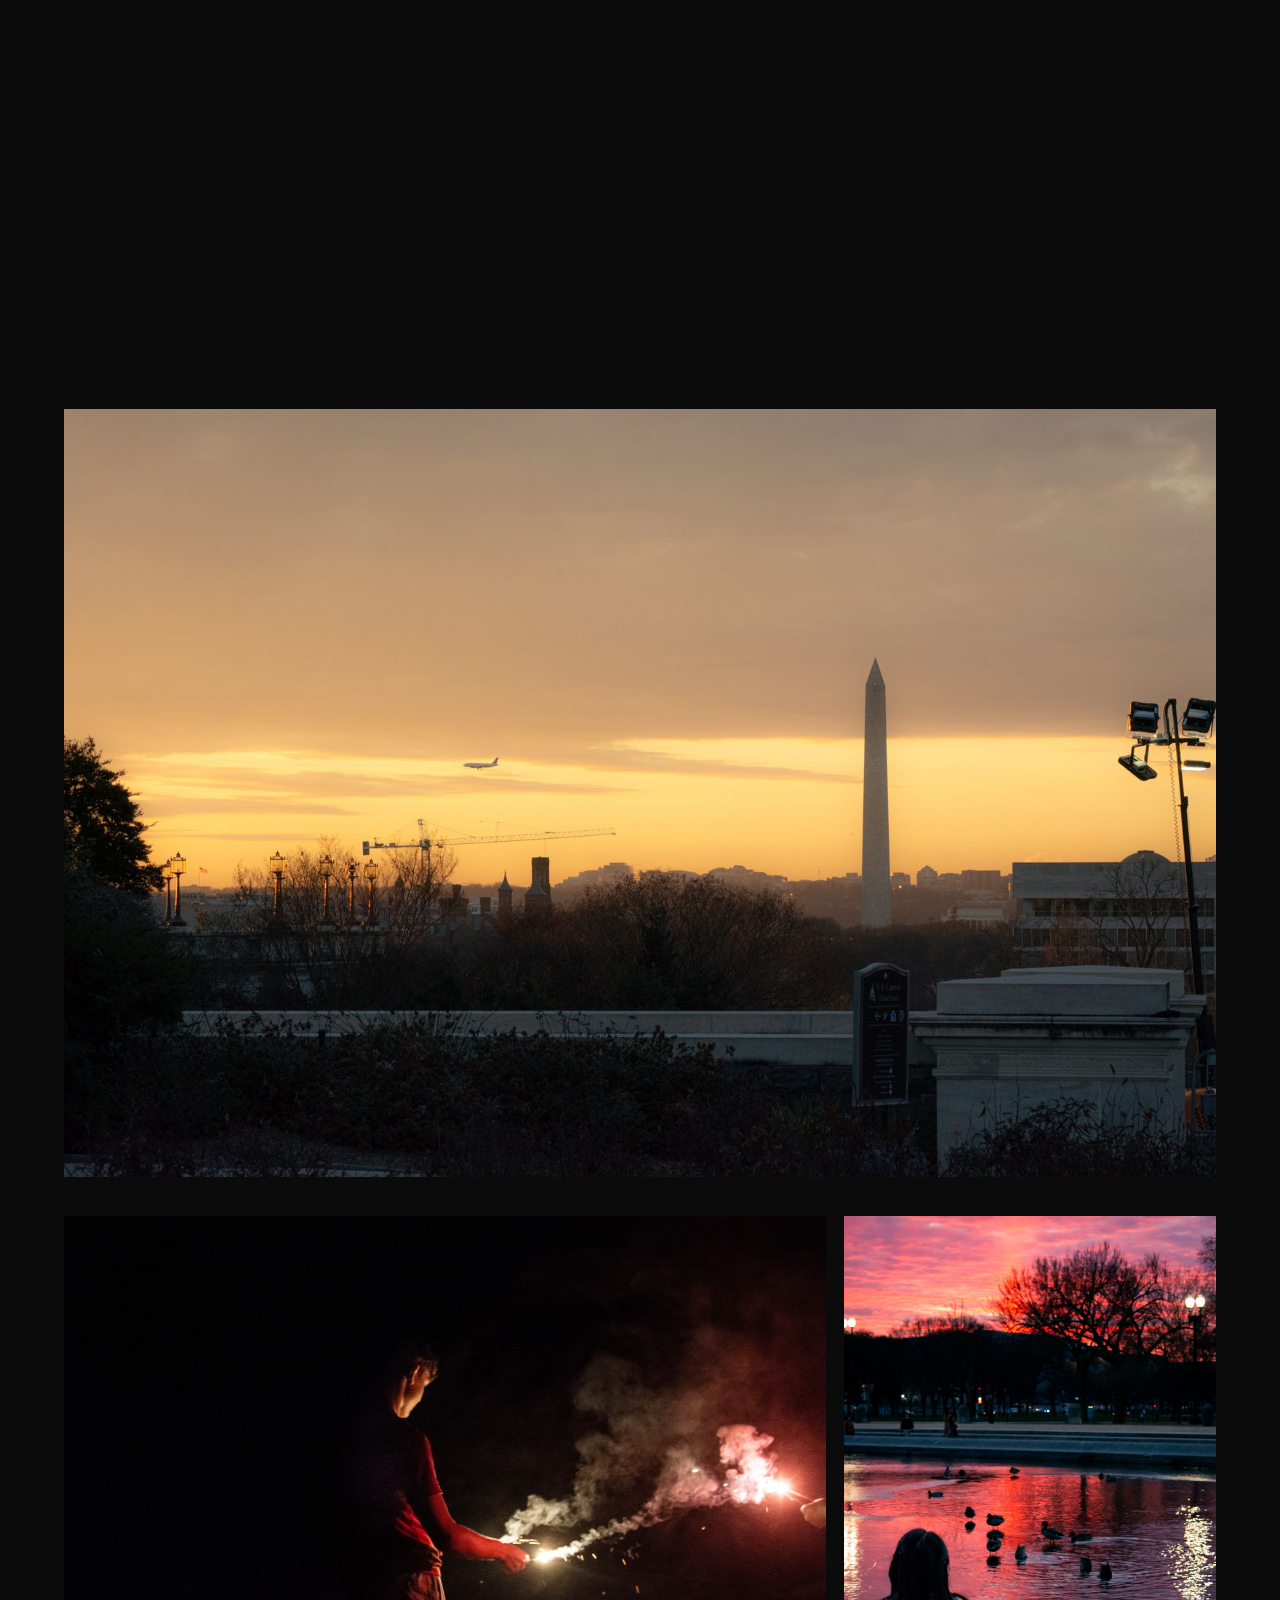
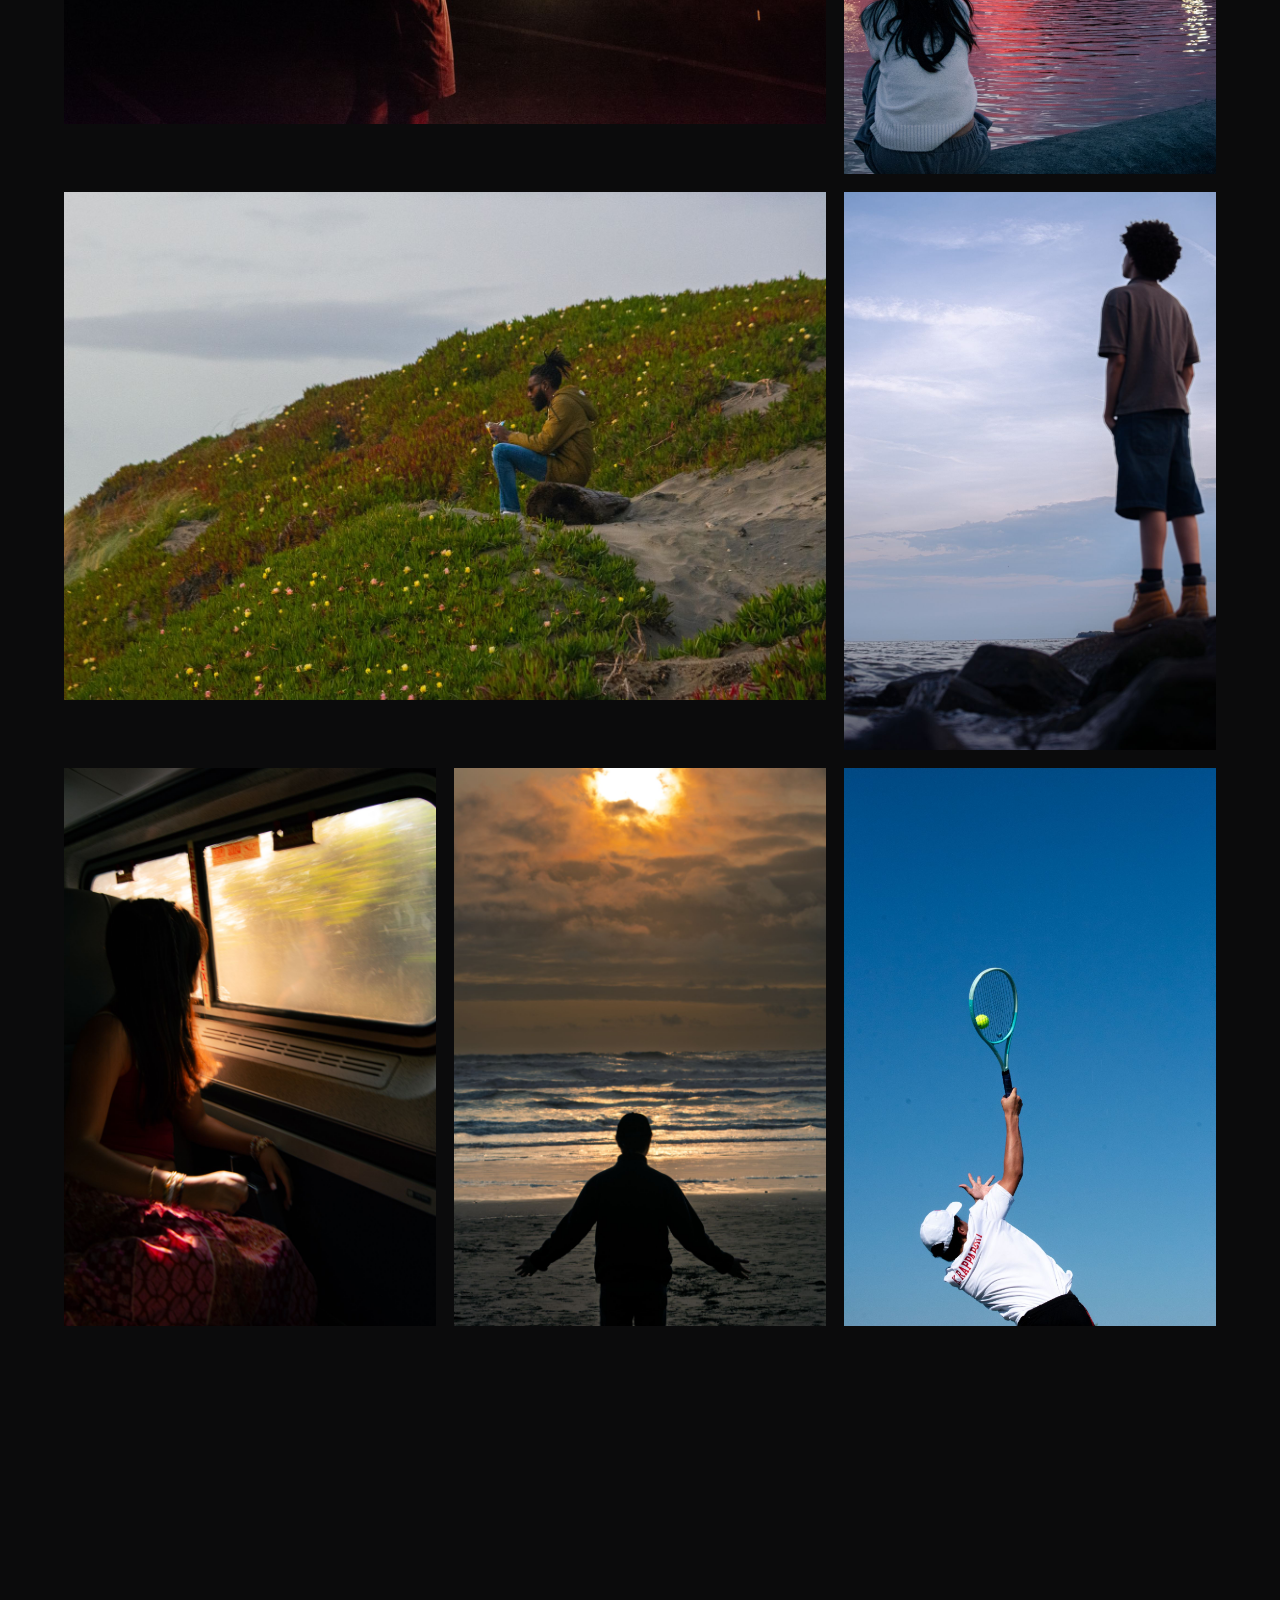
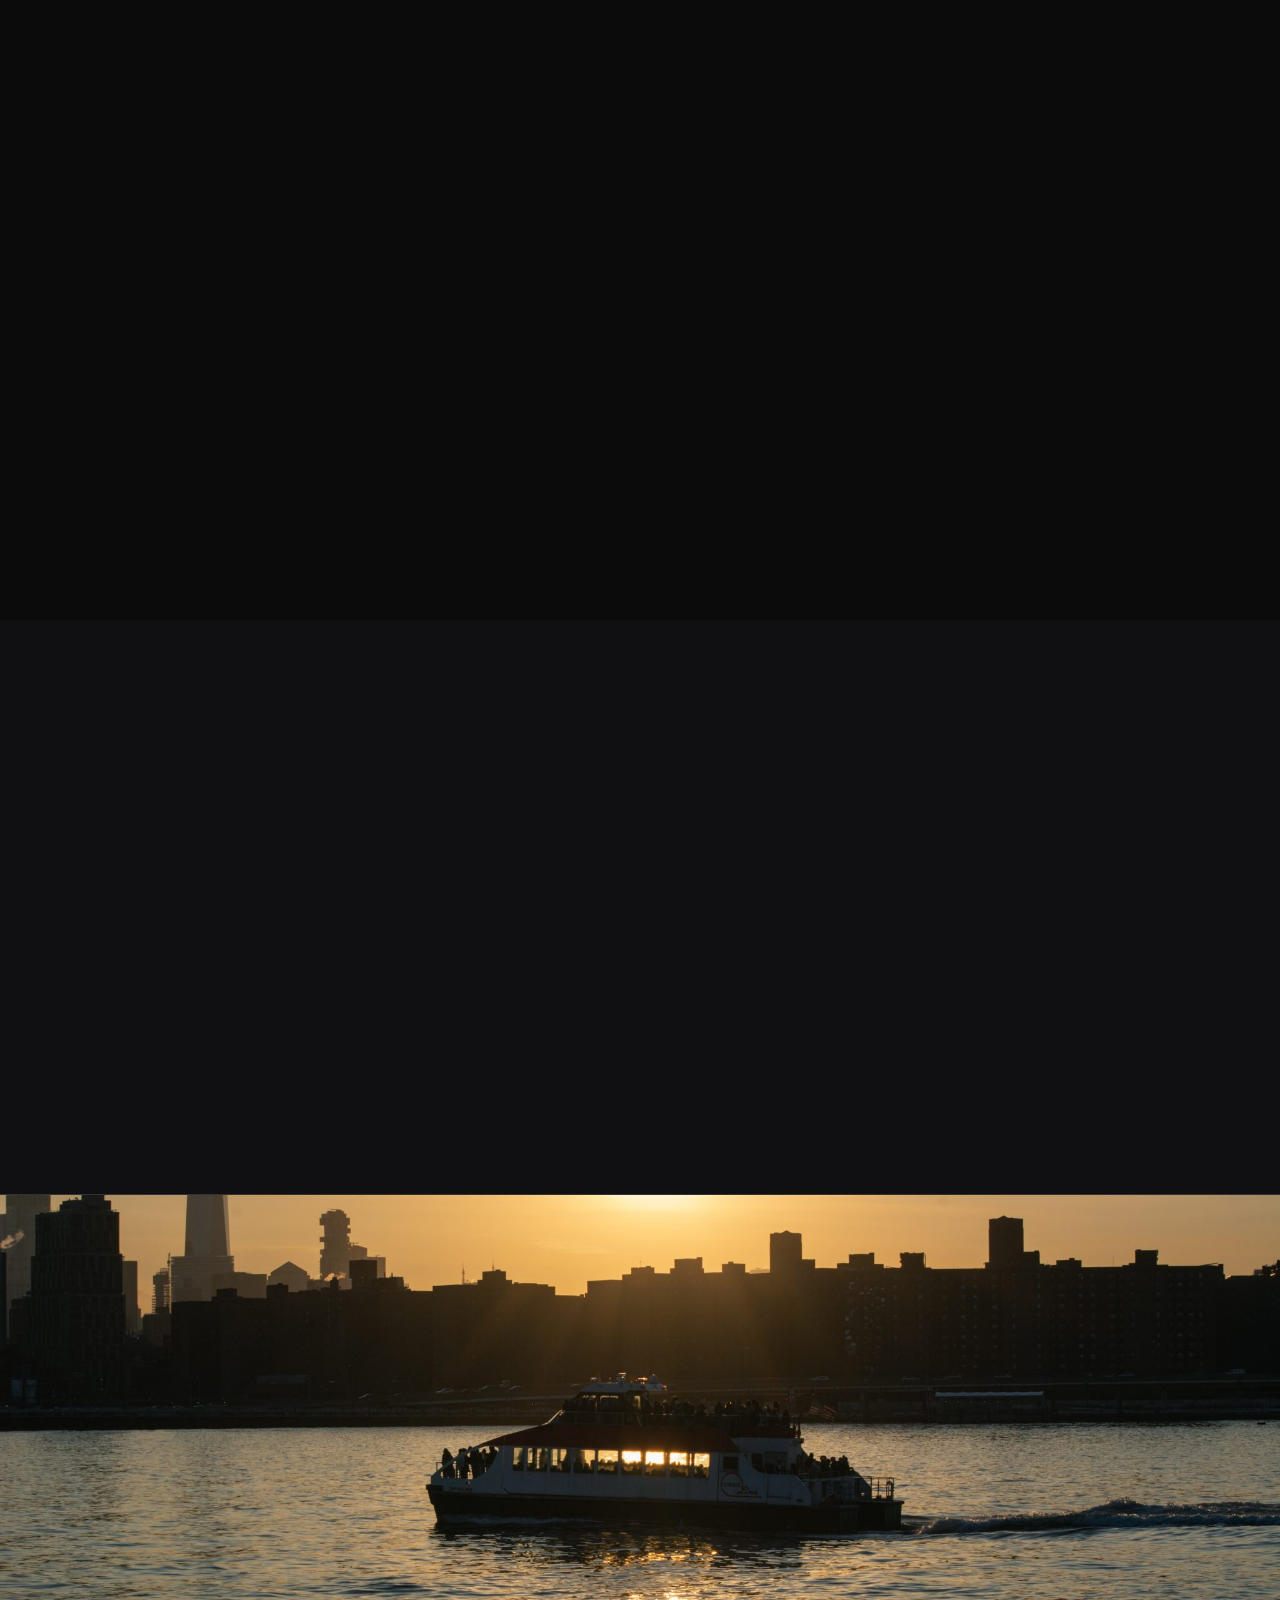
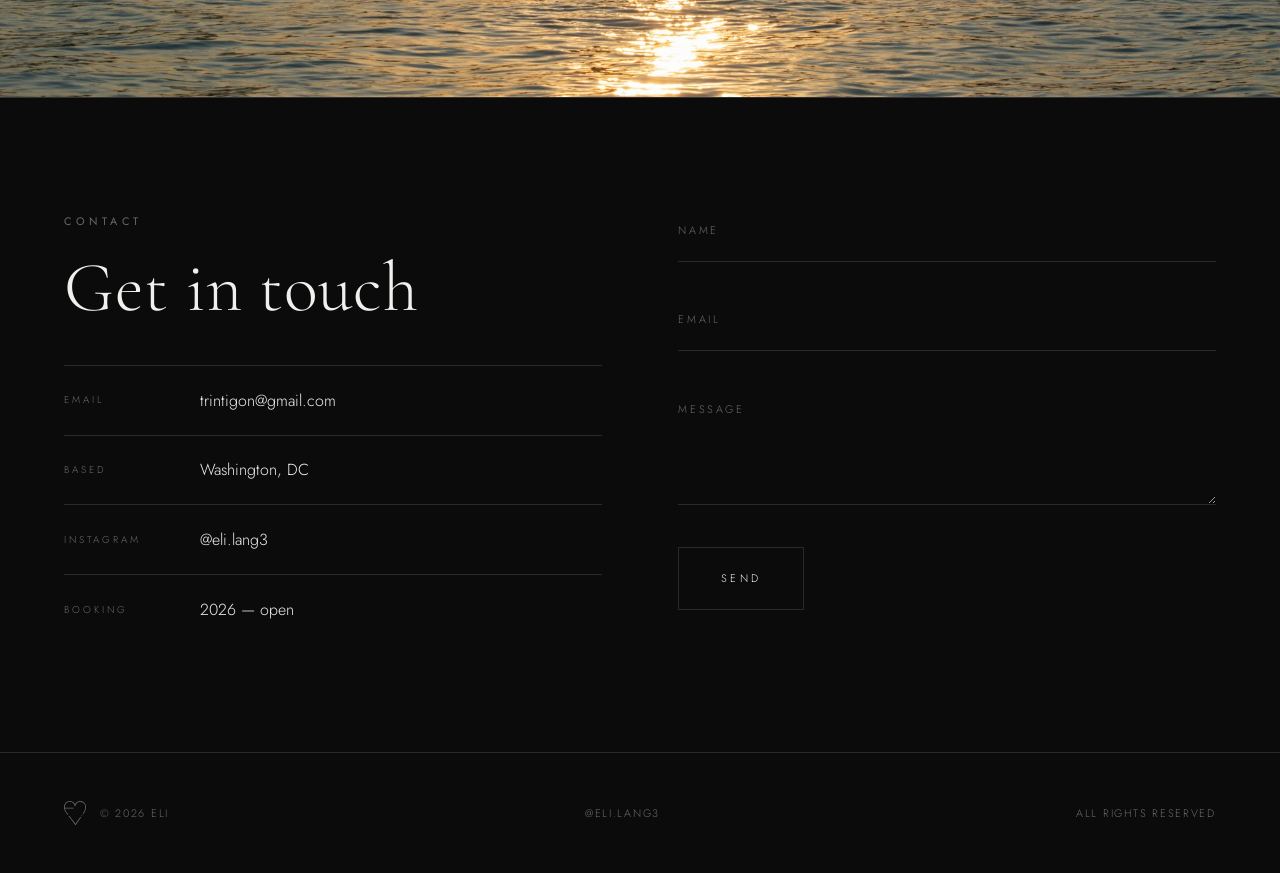
==== commit 4572cb9b: "Go by Eli, strip the hero back, and break the grid twice The name is Eli everywhere: wordmark, hero," ====
--- a/index.html
+++ b/index.html
@@ -3,13 +3,13 @@
 <head>
 <meta charset="utf-8">
 <meta name="viewport" content="width=device-width, initial-scale=1">
-<title>Elijah Lange — Photography</title>
-<meta name="description" content="Elijah Lange — photographer. Portrait, landscape and street.">
+<title>Eli — Photography</title>
+<meta name="description" content="Eli — photographer, Washington DC.">
 <meta name="theme-color" content="#0b0b0c">
 <link rel="icon" href="data:image/svg+xml,<svg xmlns='http://www.w3.org/2000/svg' viewBox='0 0 91.93 100'><path fill='%2523f2f0ed' d='M47.24 99.69C47.05 99.52 45.88 98.04 44.64 96.4C42.01 92.92 33.57 81.93 26.05 72.19C23.14 68.43 20.47 64.97 20.12 64.5C19.14 63.22 19.29 62.09 20.52 61.58C21.71 61.09 21.5 60.86 28.25 69.65C30.89 73.07 33.45 76.39 33.95 77.02C34.44 77.64 37.8 82.01 41.4 86.71C45.0 91.41 48.0 95.26 48.07 95.26C48.13 95.26 48.9 94.26 49.77 93.03C52.58 89.06 56.5 83.5 58.6 80.53C64.55 72.08 67.64 67.76 68.04 67.32C68.68 66.64 69.66 66.65 70.36 67.35C71.0 67.99 71.03 68.68 70.47 69.49C70.24 69.82 68.77 71.9 67.19 74.12C65.61 76.34 63.88 78.79 63.34 79.56C62.79 80.33 61.26 82.5 59.92 84.39C56.97 88.54 55.89 90.07 52.55 94.82C49.02 99.83 48.88 100.0 48.17 100.0C47.85 100.0 47.43 99.86 47.24 99.69ZM73.51 63.67C72.57 63.46 71.93 62.64 71.94 61.62C71.95 60.17 72.79 59.3 74.19 59.3C74.84 59.3 75.05 59.4 75.63 59.98C76.21 60.56 76.32 60.77 76.32 61.41C76.32 62.21 75.81 63.22 75.3 63.42C74.56 63.72 74.08 63.79 73.51 63.67ZM15.42 58.05C14.91 57.86 9.88 51.17 7.3 47.25C3.69 41.77 1.77 37.35 0.7 32.07C-1.85 19.6 3.62 7.73 14.3 2.54C17.45 1.01 20.04 0.38 23.77 0.23C30.54 -0.03 36.17 2.13 40.8 6.75C42.65 8.6 44.66 11.4 45.45 13.22C45.69 13.76 45.93 14.19 45.99 14.16C46.05 14.14 46.47 13.41 46.93 12.54C48.11 10.28 49.46 8.48 51.42 6.58C57.6 0.58 66.33 -1.41 74.74 1.26C83.0 3.89 89.33 10.92 91.3 19.65C92.87 26.63 91.4 35.49 87.3 43.65C85.22 47.79 80.71 55.12 80.07 55.41C79.34 55.75 78.78 55.65 78.23 55.1C77.37 54.24 77.49 53.82 79.54 50.53C84.74 42.19 86.75 37.74 88.02 31.8C88.45 29.77 88.49 29.22 88.49 25.79C88.5 21.47 88.28 20.19 87.03 16.97C85.91 14.11 84.62 12.17 82.28 9.81C78.86 6.37 75.44 4.55 70.87 3.76C68.44 3.34 64.72 3.49 62.37 4.1C56.89 5.54 52.16 9.38 49.61 14.47C48.83 16.03 47.94 18.77 47.68 20.47C47.51 21.57 47.39 21.85 46.97 22.21C46.34 22.74 45.6 22.75 44.99 22.23C44.6 21.9 44.48 21.54 44.2 19.96C42.53 10.65 35.15 4.08 25.79 3.57C22.25 3.38 18.96 4.04 15.7 5.6C8.04 9.27 3.34 17.1 3.33 26.18L3.33 28.24L21.42 28.29L39.5 28.33L39.93 28.83C40.53 29.53 40.51 30.57 39.89 31.15L39.42 31.58L21.73 31.58C4.56 31.58 4.04 31.59 4.04 31.91C4.04 32.09 4.27 33.04 4.55 34.02C6.17 39.66 8.73 44.09 15.56 53.11C17.96 56.28 18.09 56.62 17.24 57.53C16.69 58.13 16.08 58.3 15.42 58.05Z'/></svg>">
 
 <!-- Open Graph -->
-<meta property="og:title" content="Elijah Lange — Photography">
+<meta property="og:title" content="Eli — Photography">
 <meta property="og:description" content="Portrait, landscape and street.">
 <meta property="og:type" content="website">
 
@@ -241,6 +241,11 @@
 .tile--wide{grid-column:span 8;aspect-ratio:3/2}
 .tile--sq{grid-column:span 4;aspect-ratio:1/1}
 .tile--sq6{grid-column:span 6;aspect-ratio:1/1}
+
+/* Deliberate breaks. Two different gestures, not a system:
+   one frame runs past the page gutter, one drops out of line. */
+.tile--bleed{grid-column:1/-1;margin-inline:calc(var(--pad) * -1);aspect-ratio:3/2}
+.tile--drop{margin-top:clamp(2rem,7vw,7rem)}
 .tile--full{grid-column:span 12;aspect-ratio:3/2}
 .tile--tall{grid-column:span 4;aspect-ratio:2/3}
 .tile--half{grid-column:span 6;aspect-ratio:3/2}
@@ -470,6 +475,8 @@
   .split,.contact{grid-template-columns:1fr}
   .grid{gap:.6rem}
   .tile,.tile--tall,.tile--half,.tile--wide,.tile--full,.tile--sq6{grid-column:span 12;aspect-ratio:4/5}
+  .tile--bleed{aspect-ratio:3/2}
+  .tile--drop{margin-top:0}
   .tile figcaption{transform:none;opacity:1}
   .tile__mark{opacity:.75;transform:none;height:1.4rem;right:1.1rem;bottom:1.1rem}
   .brand__mark{height:1.85rem}
@@ -496,10 +503,10 @@
 
 <!-- ============================ HEADER ============================ -->
 <header class="header" id="header">
-  <a class="brand" href="#top" aria-label="Elijah Lange Photography — home">
+  <a class="brand" href="#top" aria-label="Eli Photography — home">
     <svg viewBox="0 0 91.93 100" class="mark brand__mark" aria-hidden="true"><use href="#mark"/></svg>
     <span class="brand__type">
-      <b>Elijah Lange</b>
+      <b>Eli</b>
       <span>Photography</span>
     </span>
   </a>
@@ -523,11 +530,10 @@
 
   <div class="hero__inner">
     <svg viewBox="0 0 91.93 100" class="mark hero__mark" aria-hidden="true"><use href="#mark"/></svg>
-    <p class="eyebrow">Photographer</p>
-    <h1 class="h-display">Elijah<br><em>Lange</em></h1>
+    <h1 class="h-display">Eli</h1>
 
     <div class="hero__foot">
-      <p class="eyebrow">Portrait · Landscape · Street</p>
+      <p class="eyebrow">Washington, DC</p>
       <div class="scroll-cue"><span>Scroll</span><i></i></div>
     </div>
   </div>
@@ -599,7 +605,7 @@
         <figcaption><span>City</span><b>No. 08</b></figcaption>
       </figure>
 
-      <figure class="tile tile--sq6 reveal" tabindex="0">
+      <figure class="tile tile--sq6 tile--drop reveal" tabindex="0">
         <img src="images/forest-sign.jpg" alt="A roadside sign against the treeline" loading="lazy">
         <svg viewBox="0 0 91.93 100" class="mark tile__mark" aria-hidden="true"><use href="#mark"/></svg>
         <figcaption><span>City</span><b>No. 09</b></figcaption>
@@ -607,7 +613,7 @@
     </div>
 
     <div class="grid" data-group="land">
-      <figure class="tile tile--full reveal" data-d="1" tabindex="0">
+      <figure class="tile tile--full tile--bleed reveal" data-d="1" tabindex="0">
         <img src="images/torii-clouds.jpg" alt="A torii gate above the cloud line" loading="lazy">
         <svg viewBox="0 0 91.93 100" class="mark tile__mark" aria-hidden="true"><use href="#mark"/></svg>
         <figcaption><span>Land</span><b>No. 10</b></figcaption>
@@ -724,12 +730,12 @@
 <section class="section section--alt" id="about">
   <div class="split">
     <div class="split__media reveal">
-      <img src="images/bando-92.jpg" alt="Elijah Lange, reflected in a wing mirror" loading="lazy">
+      <img src="images/bando-92.jpg" alt="Eli, reflected in a wing mirror" loading="lazy">
     </div>
 
     <div class="reveal" data-d="1">
       <span class="eyebrow">About</span>
-      <h2 class="h-display" style="margin-top:1.1rem">Elijah Lange</h2>
+      <h2 class="h-display" style="margin-top:1.1rem">Eli</h2>
       <!-- Replace this placeholder with your own bio, and delete class="placeholder" -->
       <p class="lede placeholder">Placeholder — write your bio here. Two or three sentences: what you shoot, how you work, and anything a client should know before getting in touch.</p>
       <p style="margin-top:2.4rem"><a class="link-line" href="#contact">Contact</a></p>
@@ -780,7 +786,7 @@
 <footer class="footer">
   <a class="footer__brand" href="#top">
     <svg viewBox="0 0 91.93 100" class="mark footer__mark" aria-hidden="true"><use href="#mark"/></svg>
-    <span>&copy; <span id="year">2026</span> Elijah Lange</span>
+    <span>&copy; <span id="year">2026</span> Eli</span>
   </a>
   <nav class="socials">
     <a href="https://instagram.com/eli.lang3" target="_blank" rel="noopener">@eli.lang3</a>
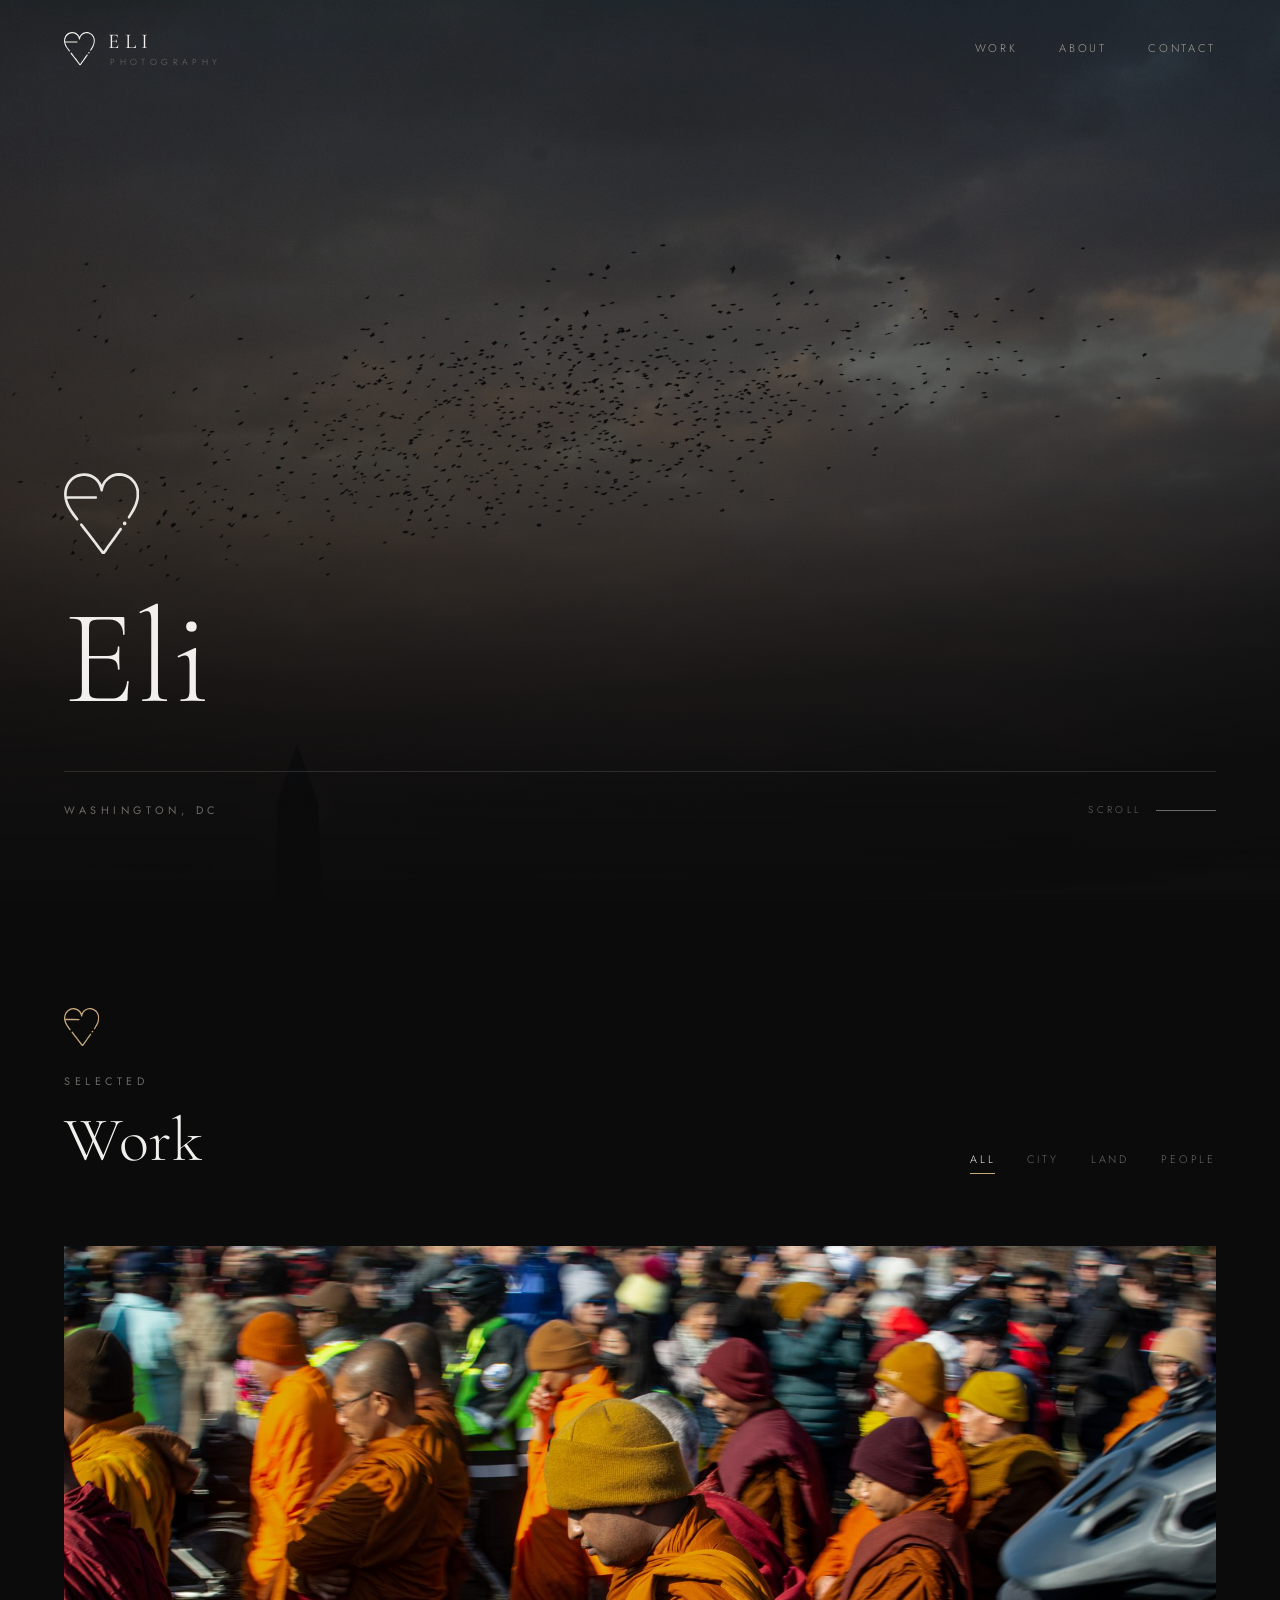
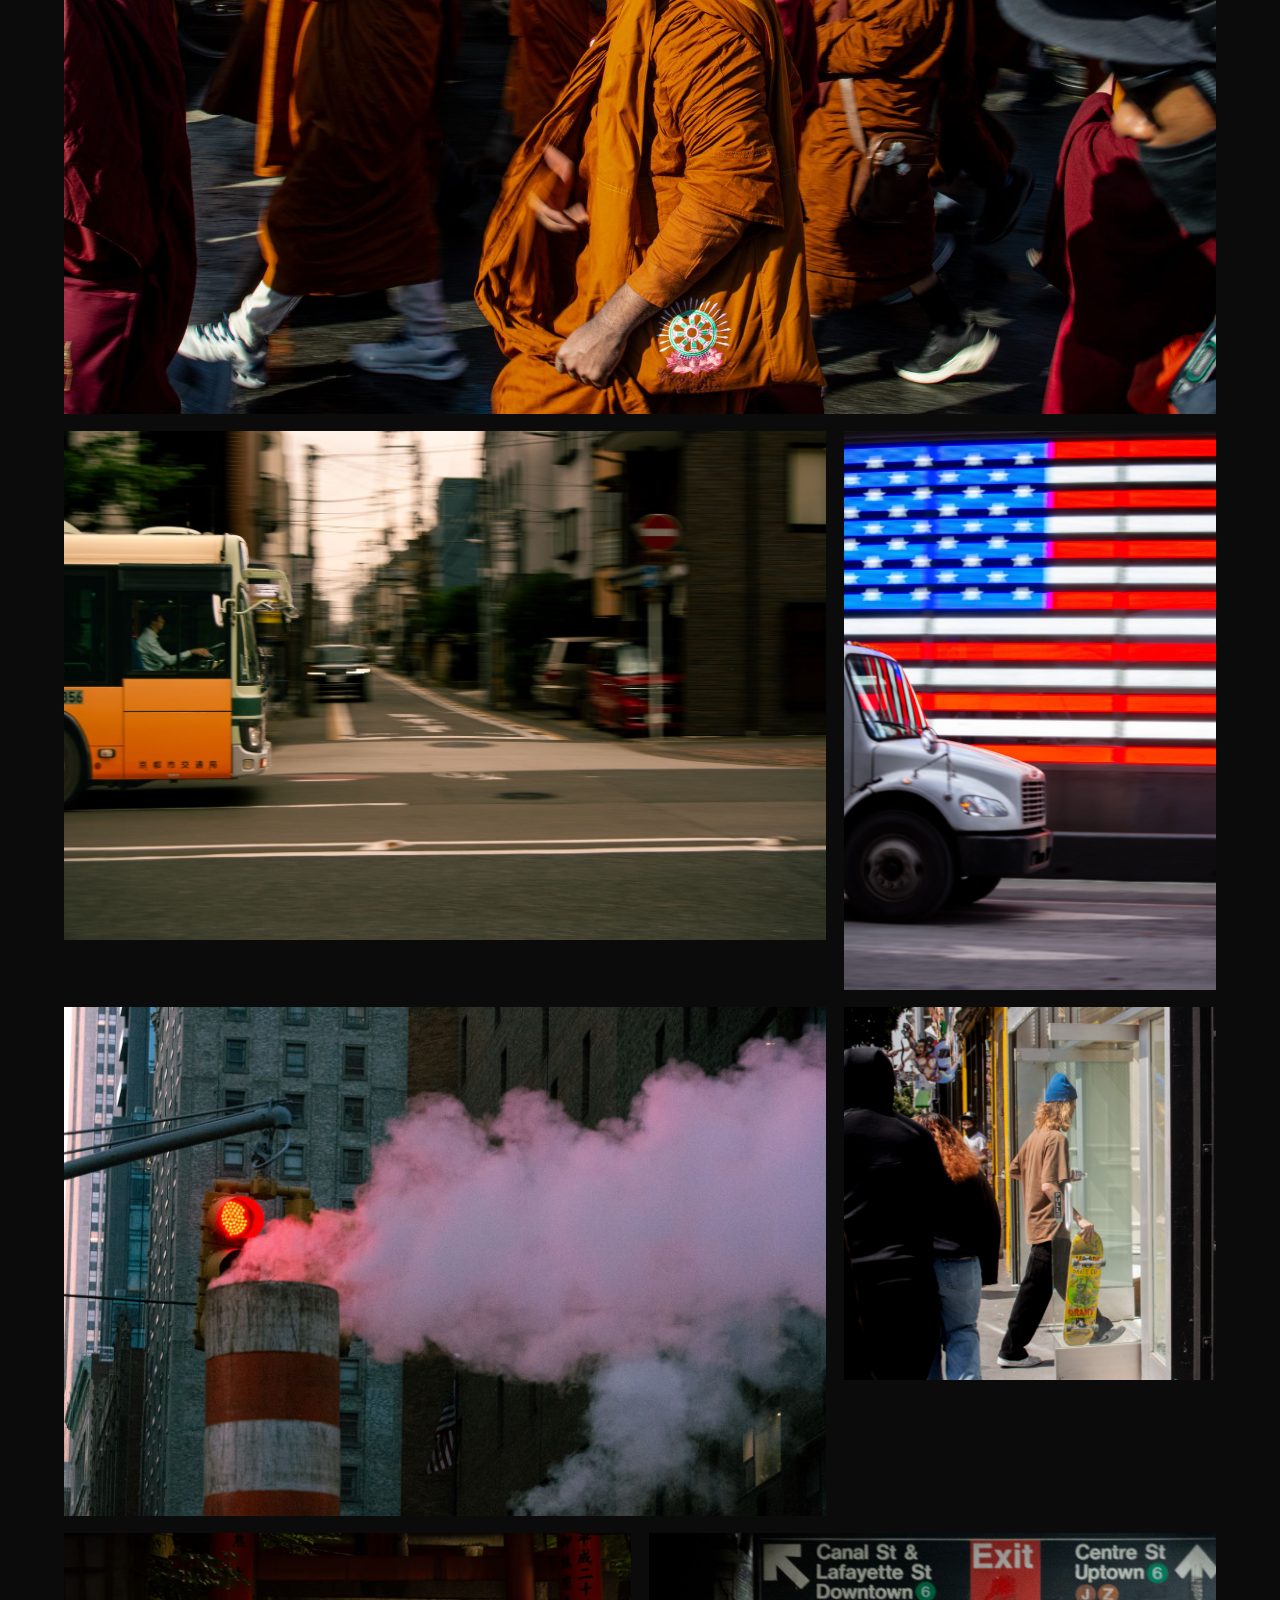
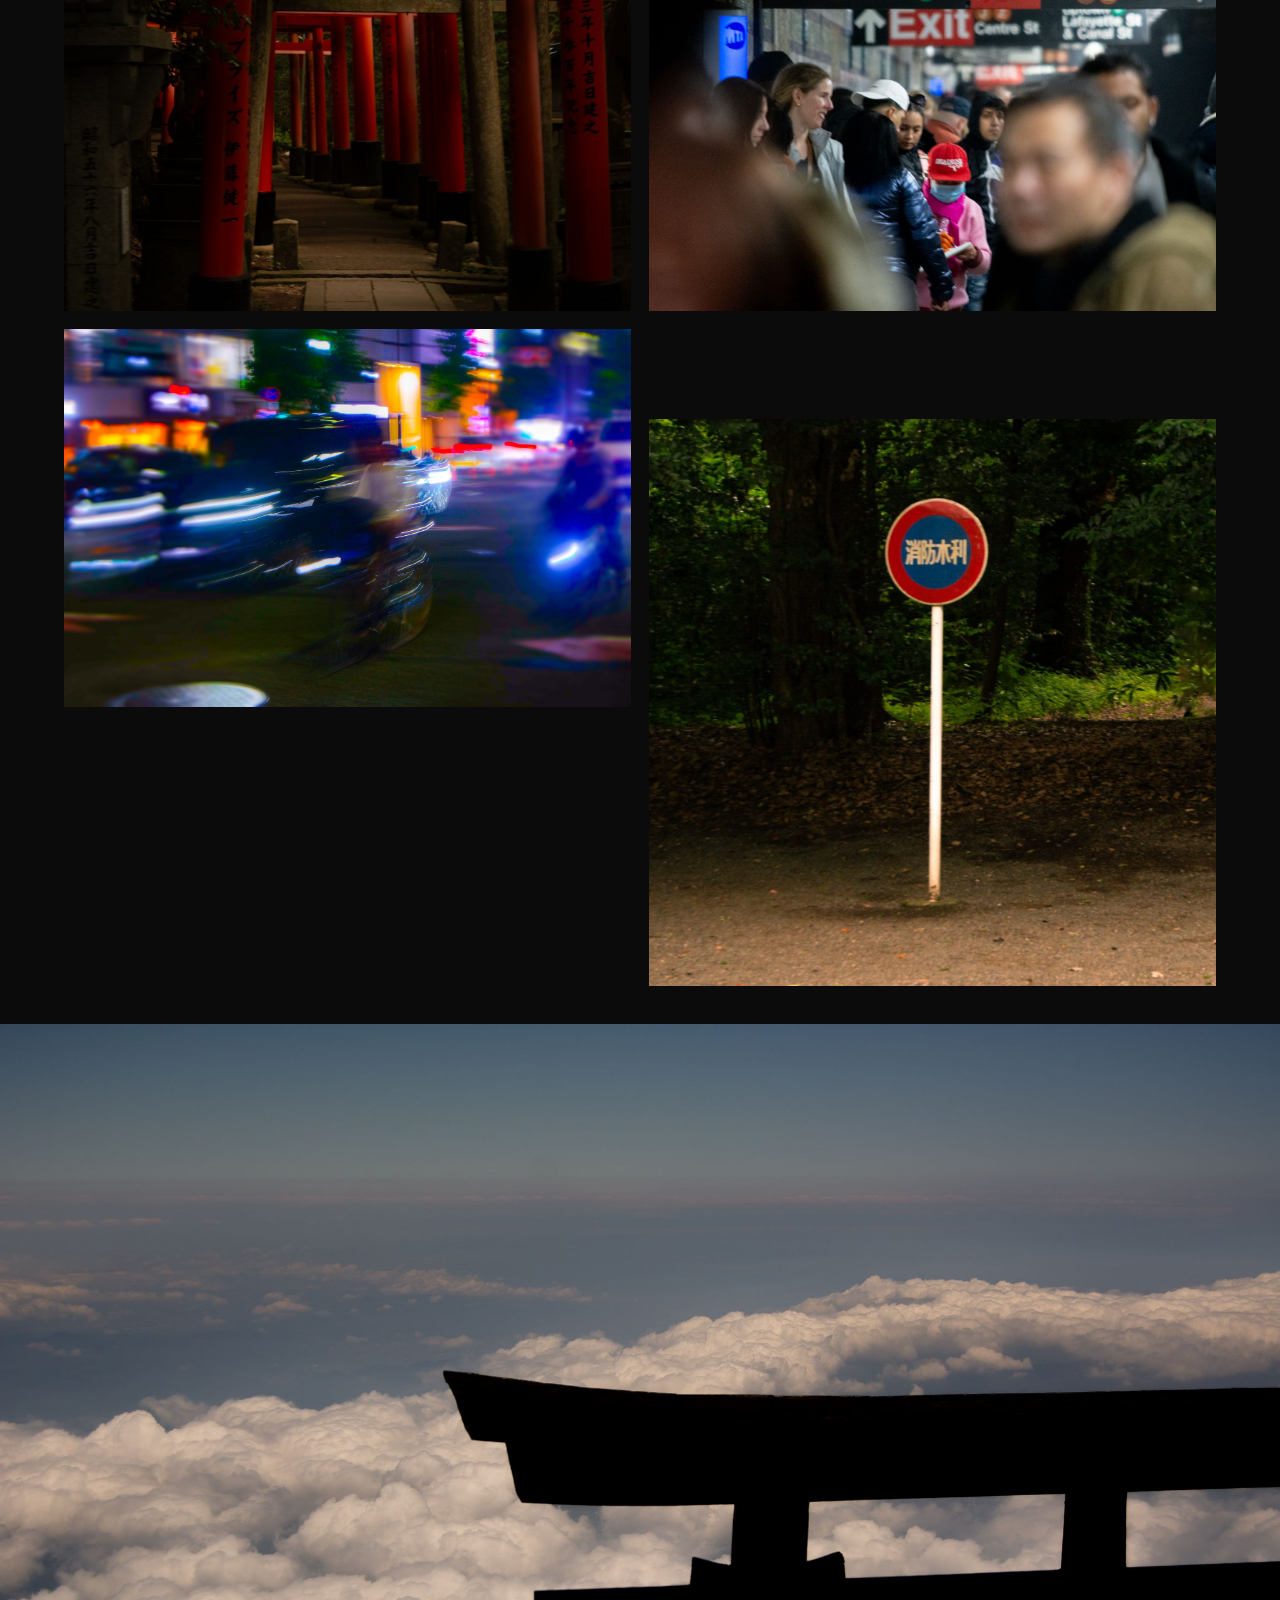
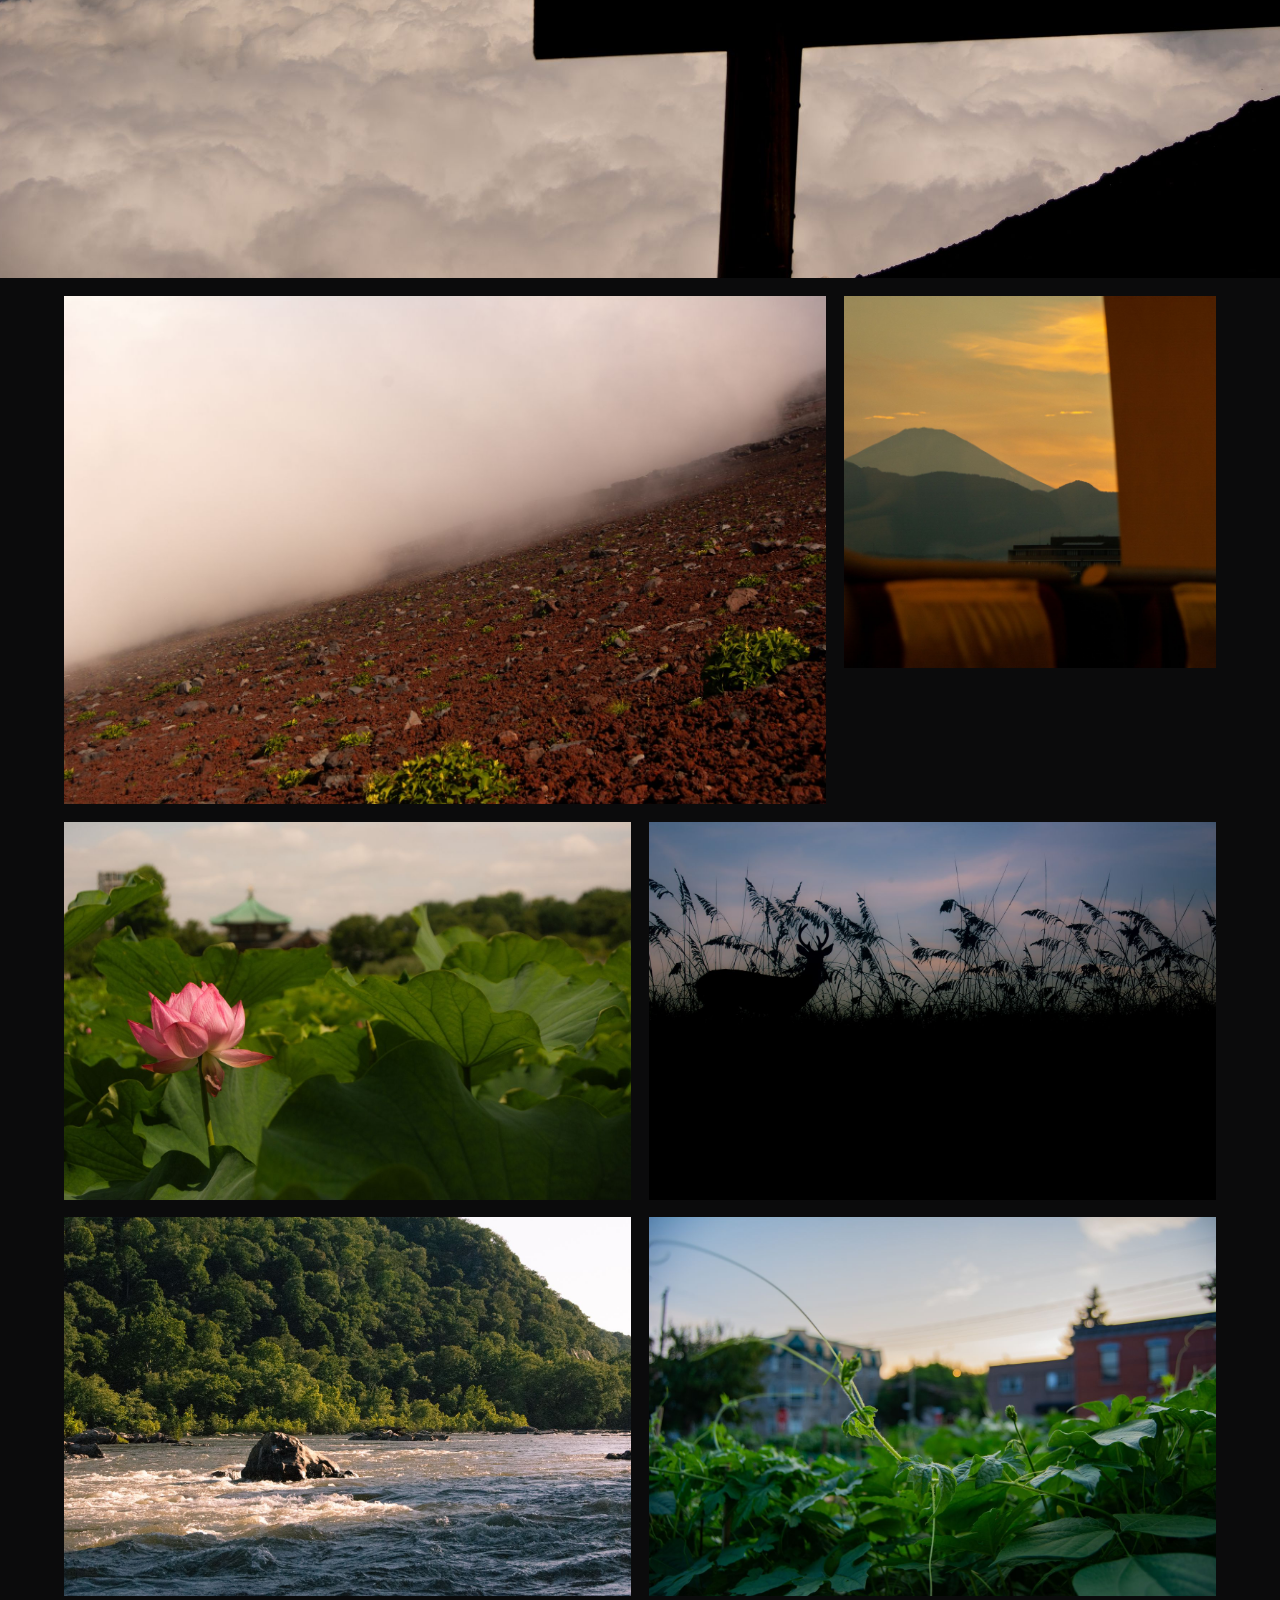
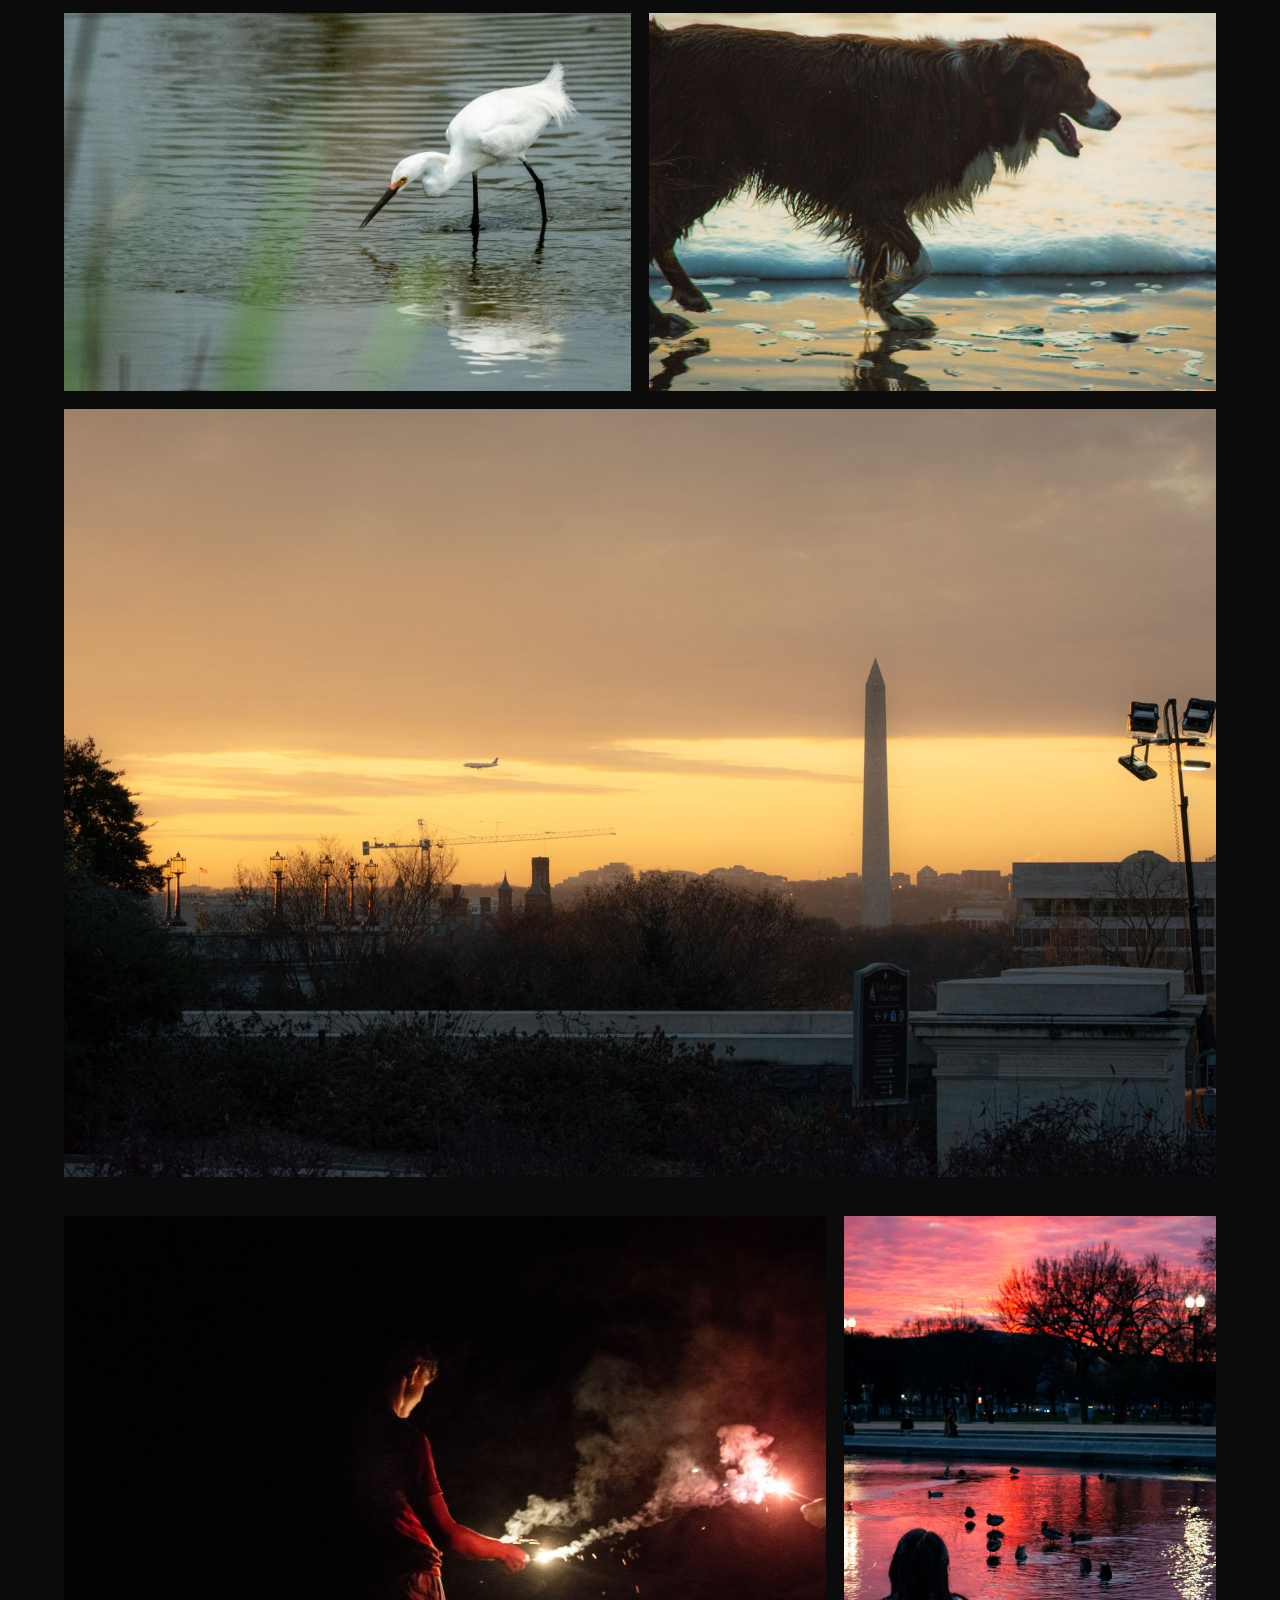
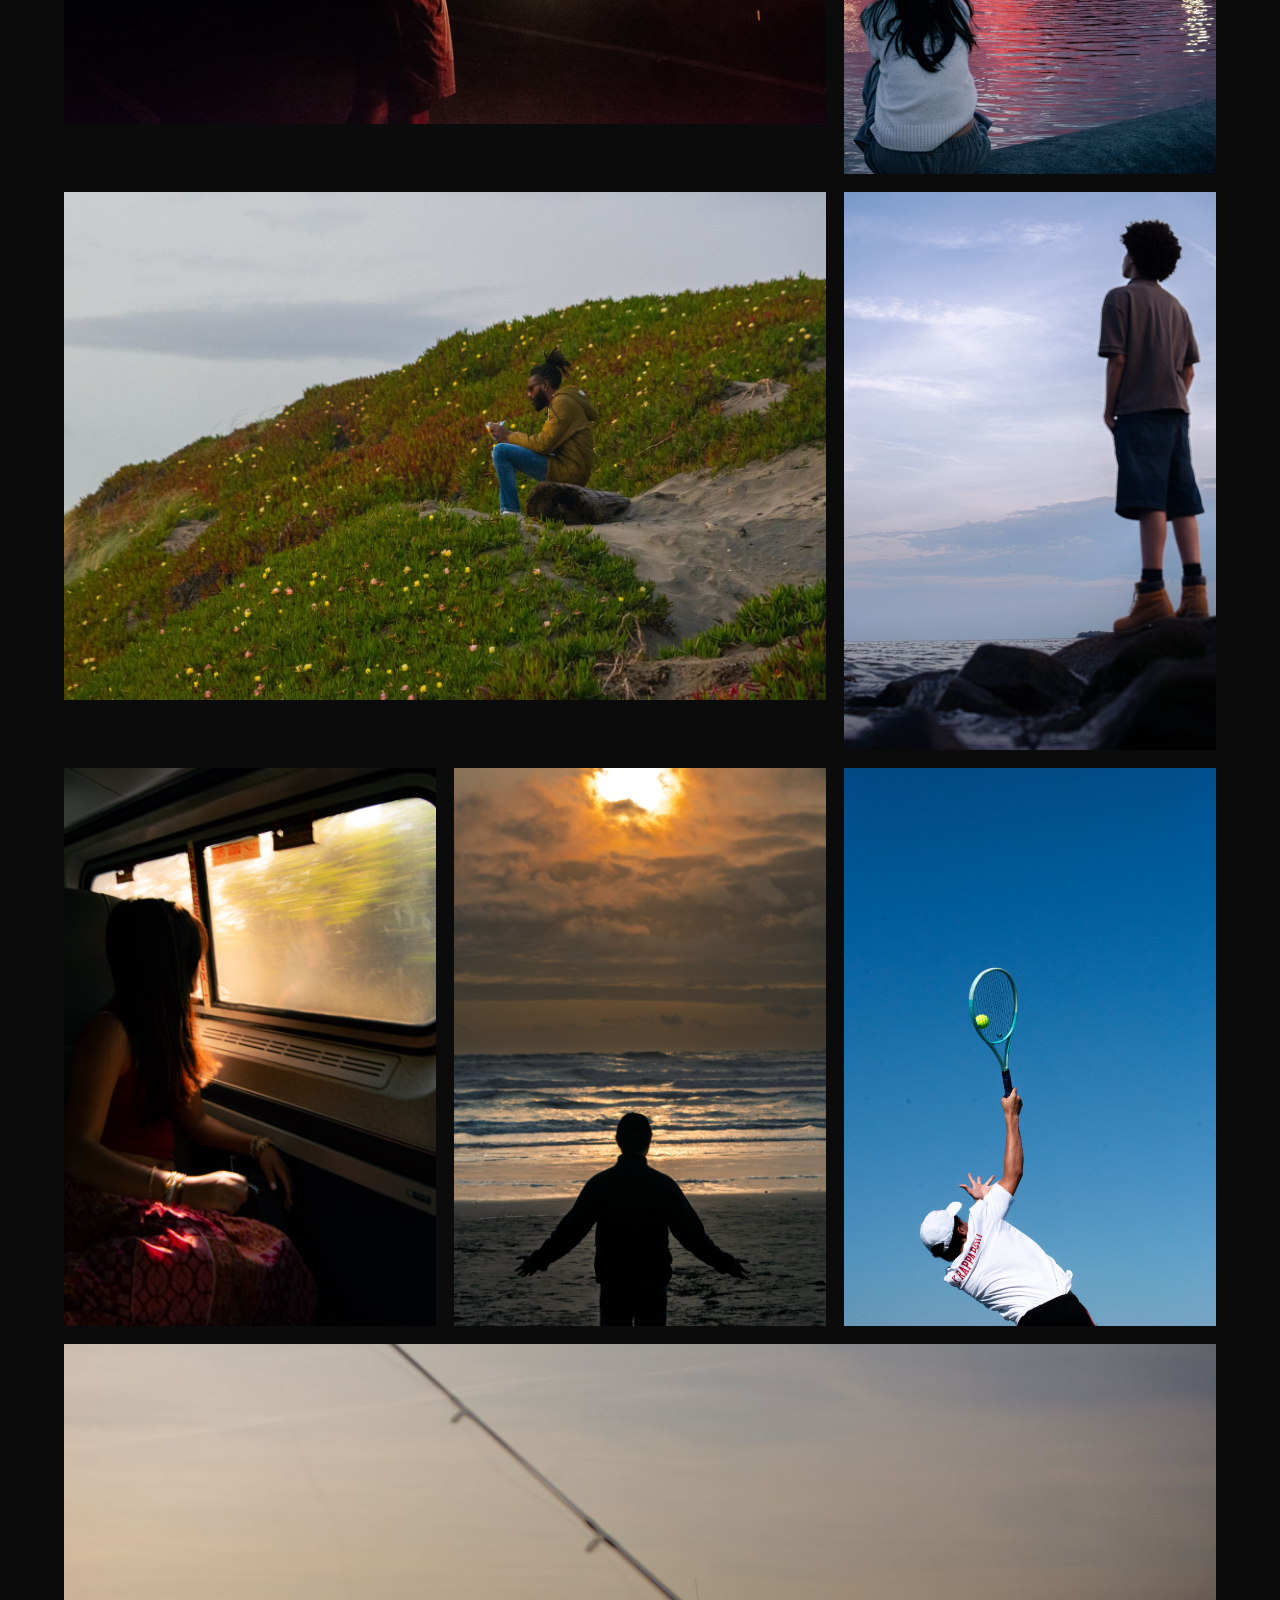
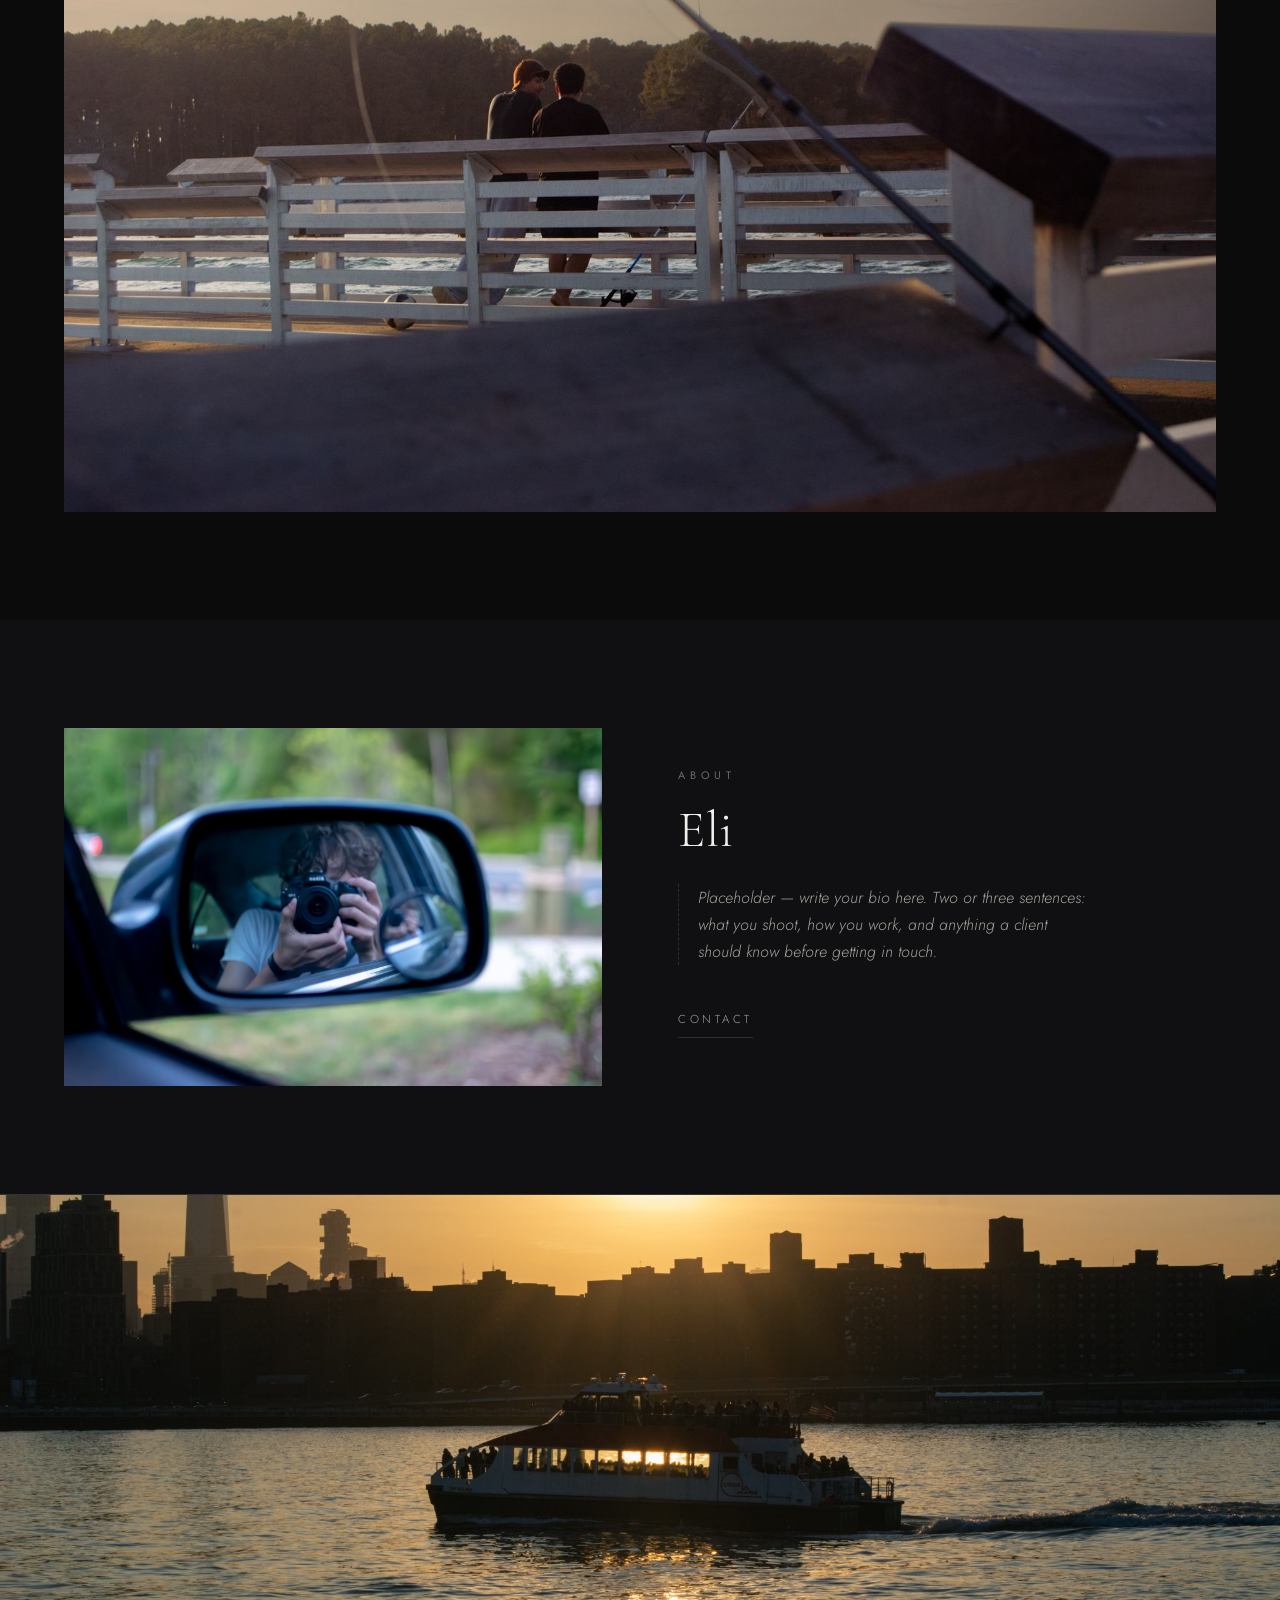
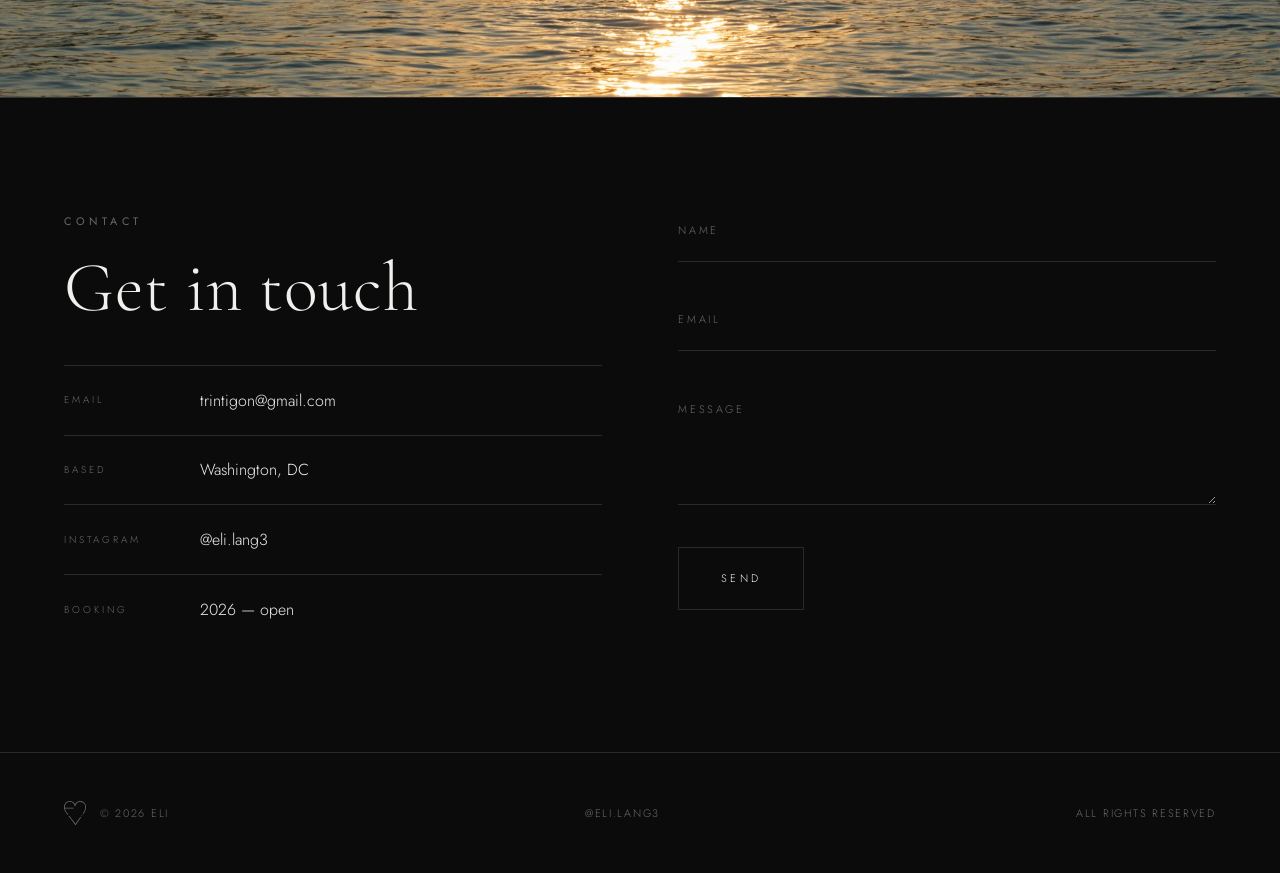
==== commit 4c5d25fb: "Caption every frame with a wire-service cutline The grid captions were a group label and a running n" ====
--- a/index.html
+++ b/index.html
@@ -264,13 +264,19 @@
 .tile:hover::after,.tile:focus-visible::after{opacity:1}
 .tile figcaption{
   position:absolute;left:0;bottom:0;z-index:2;
-  width:100%;padding:1.4rem 1.5rem;
+  /* the right padding is the room the watermark sits in */
+  width:100%;padding:1.4rem 3.8rem 1.4rem 1.5rem;
   transform:translateY(12px);opacity:0;
   transition:transform .6s var(--ease),opacity .6s var(--ease);
 }
 .tile:hover figcaption,.tile:focus-visible figcaption{transform:none;opacity:1}
 .tile figcaption b{display:block;font-family:var(--display);font-size:1.35rem;font-weight:400;letter-spacing:.02em}
-.tile figcaption span{font-size:.6rem;letter-spacing:.3em;text-transform:uppercase;color:var(--accent)}
+.tile figcaption span{display:block;font-size:.6rem;letter-spacing:.3em;text-transform:uppercase;color:var(--accent)}
+/* The cutline is a sentence, so it is set as text and not as a title. */
+.tile figcaption p{
+  margin:.5rem 0 0;max-width:48ch;
+  font-size:.82rem;line-height:1.5;color:rgba(240,240,238,.82);
+}
 .tile.is-hidden{display:none}
 .tile:focus-visible{outline:1px solid var(--accent);outline-offset:3px}
 
@@ -377,7 +383,8 @@
   background:rgba(8,8,9,.97);
   backdrop-filter:blur(6px);-webkit-backdrop-filter:blur(6px);
   opacity:0;visibility:hidden;transition:opacity .45s var(--ease),visibility .45s;
-  padding:clamp(3rem,8vh,5rem) clamp(1rem,6vw,5rem);
+  /* The extra bottom padding is the band the cutline and the count sit in. */
+  padding:clamp(3rem,8vh,5rem) clamp(1rem,6vw,5rem) clamp(7rem,15vh,8.5rem);
 }
 .lightbox.is-open{opacity:1;visibility:visible}
 body.lb-open .header{opacity:0;pointer-events:none;transition:opacity .3s var(--ease)}
@@ -399,6 +406,14 @@
 .lb-prev{left:clamp(.6rem,2.5vw,2rem)}
 .lb-next{right:clamp(.6rem,2.5vw,2rem)}
 .lb-count{position:absolute;bottom:1.6rem;left:50%;transform:translateX(-50%);font-size:.65rem;letter-spacing:.3em;color:var(--ink-faint)}
+.lb-cap{
+  position:absolute;bottom:3.6rem;left:50%;transform:translateX(-50%);
+  width:min(64ch,88vw);text-align:center;
+  font-size:.85rem;line-height:1.55;color:rgba(242,240,237,.8);
+}
+.lb-cap p{margin:0}
+.lb-cap span{display:block;margin-bottom:.5rem;font-size:.6rem;letter-spacing:.3em;text-transform:uppercase;color:var(--accent)}
+.lb-cap b{font-family:var(--display);font-size:1.1rem;font-weight:400}
 
 /* ============================================================
    REVEAL
@@ -560,55 +575,55 @@
       <figure class="tile tile--full reveal" data-d="1" tabindex="0">
         <img src="images/monks-procession.jpg" alt="Monks moving through a crowd, panned" loading="lazy">
         <svg viewBox="0 0 91.93 100" class="mark tile__mark" aria-hidden="true"><use href="#mark"/></svg>
-        <figcaption><span>City</span><b>No. 01</b></figcaption>
+        <figcaption><span>City</span><p>Monks in robes make their way through a crowd gathered along the route.</p></figcaption>
       </figure>
 
       <figure class="tile tile--wide reveal" data-d="2" tabindex="0">
         <img src="images/kyoto-bus.jpg" alt="A city bus crossing an empty Kyoto junction" loading="lazy">
         <svg viewBox="0 0 91.93 100" class="mark tile__mark" aria-hidden="true"><use href="#mark"/></svg>
-        <figcaption><span>City</span><b>No. 02</b></figcaption>
+        <figcaption><span>City</span><p>A city bus crosses an empty intersection beneath a no-entry sign.</p></figcaption>
       </figure>
 
       <figure class="tile tile--tall reveal" tabindex="0">
         <img src="images/bando-22.jpg" alt="Flag mural behind a parked truck" loading="lazy">
         <svg viewBox="0 0 91.93 100" class="mark tile__mark" aria-hidden="true"><use href="#mark"/></svg>
-        <figcaption><span>City</span><b>No. 03</b></figcaption>
+        <figcaption><span>City</span><p>A box truck passes a wall-sized American flag in lights.</p></figcaption>
       </figure>
 
       <figure class="tile tile--wide reveal" data-d="1" tabindex="0">
         <img src="images/bando-19.jpg" alt="Steam rising over a Manhattan crossing" loading="lazy">
         <svg viewBox="0 0 91.93 100" class="mark tile__mark" aria-hidden="true"><use href="#mark"/></svg>
-        <figcaption><span>City</span><b>No. 04</b></figcaption>
+        <figcaption><span>City</span><p>Steam vents from a street stack, lit pink by the signs above it, as a traffic light holds red.</p></figcaption>
       </figure>
 
       <figure class="tile tile--sq reveal" data-d="2" tabindex="0">
         <img src="images/eli_6638.jpg" alt="A skateboard propped on a shop front" loading="lazy">
         <svg viewBox="0 0 91.93 100" class="mark tile__mark" aria-hidden="true"><use href="#mark"/></svg>
-        <figcaption><span>City</span><b>No. 05</b></figcaption>
+        <figcaption><span>City</span><p>A skateboarder in a knit cap pulls open a shop door, board in one hand.</p></figcaption>
       </figure>
 
       <figure class="tile tile--half reveal" tabindex="0">
         <img src="images/eli_3066.jpg" alt="Torii gates at Fushimi Inari" loading="lazy">
         <svg viewBox="0 0 91.93 100" class="mark tile__mark" aria-hidden="true"><use href="#mark"/></svg>
-        <figcaption><span>City</span><b>No. 06</b></figcaption>
+        <figcaption><span>City</span><p>Vermilion torii gates stand end to end over a footpath, black characters inked down each column.</p></figcaption>
       </figure>
 
       <figure class="tile tile--half reveal" data-d="1" tabindex="0">
         <img src="images/bando-18.jpg" alt="Crowd under the Canal Street signs" loading="lazy">
         <svg viewBox="0 0 91.93 100" class="mark tile__mark" aria-hidden="true"><use href="#mark"/></svg>
-        <figcaption><span>City</span><b>No. 07</b></figcaption>
+        <figcaption><span>City</span><p>Pedestrians gather below the street signs at Canal Street and Lafayette Street.</p></figcaption>
       </figure>
 
       <figure class="tile tile--half reveal" data-d="2" tabindex="0">
         <img src="images/scooter-night.jpg" alt="A scooter through the neon, dragged" loading="lazy">
         <svg viewBox="0 0 91.93 100" class="mark tile__mark" aria-hidden="true"><use href="#mark"/></svg>
-        <figcaption><span>City</span><b>No. 08</b></figcaption>
+        <figcaption><span>City</span><p>Traffic draws out into streaks of neon in a long exposure.</p></figcaption>
       </figure>
 
       <figure class="tile tile--sq6 tile--drop reveal" tabindex="0">
         <img src="images/forest-sign.jpg" alt="A roadside sign against the treeline" loading="lazy">
         <svg viewBox="0 0 91.93 100" class="mark tile__mark" aria-hidden="true"><use href="#mark"/></svg>
-        <figcaption><span>City</span><b>No. 09</b></figcaption>
+        <figcaption><span>City</span><p>A marker for a fire-fighting water supply stands at the treeline.</p></figcaption>
       </figure>
     </div>
 
@@ -616,61 +631,61 @@
       <figure class="tile tile--full tile--bleed reveal" data-d="1" tabindex="0">
         <img src="images/torii-clouds.jpg" alt="A torii gate above the cloud line" loading="lazy">
         <svg viewBox="0 0 91.93 100" class="mark tile__mark" aria-hidden="true"><use href="#mark"/></svg>
-        <figcaption><span>Land</span><b>No. 10</b></figcaption>
+        <figcaption><span>Land</span><p>A torii gate stands above a sea of cloud.</p></figcaption>
       </figure>
 
       <figure class="tile tile--wide reveal" data-d="2" tabindex="0">
         <img src="images/fuji-scree.jpg" alt="Cloud moving across the volcanic slope" loading="lazy">
         <svg viewBox="0 0 91.93 100" class="mark tile__mark" aria-hidden="true"><use href="#mark"/></svg>
-        <figcaption><span>Land</span><b>No. 11</b></figcaption>
+        <figcaption><span>Land</span><p>Cloud spills across a slope of red volcanic scree.</p></figcaption>
       </figure>
 
       <figure class="tile tile--sq reveal" tabindex="0">
         <img src="images/eli_3165.jpg" alt="Mount Fuji at sunset from the train" loading="lazy">
         <svg viewBox="0 0 91.93 100" class="mark tile__mark" aria-hidden="true"><use href="#mark"/></svg>
-        <figcaption><span>Land</span><b>No. 12</b></figcaption>
+        <figcaption><span>Land</span><p>A conical peak catches the last light, seen through the window of a moving train.</p></figcaption>
       </figure>
 
       <figure class="tile tile--half reveal" data-d="1" tabindex="0">
         <img src="images/lotus-pagoda.jpg" alt="A lotus in flower below the pagoda" loading="lazy">
         <svg viewBox="0 0 91.93 100" class="mark tile__mark" aria-hidden="true"><use href="#mark"/></svg>
-        <figcaption><span>Land</span><b>No. 13</b></figcaption>
+        <figcaption><span>Land</span><p>A lotus stands in flower above the leaves, a green temple roof behind it.</p></figcaption>
       </figure>
 
       <figure class="tile tile--half reveal" data-d="2" tabindex="0">
         <img src="images/deer-dusk.jpg" alt="A buck in the sea oats at dusk" loading="lazy">
         <svg viewBox="0 0 91.93 100" class="mark tile__mark" aria-hidden="true"><use href="#mark"/></svg>
-        <figcaption><span>Land</span><b>No. 14</b></figcaption>
+        <figcaption><span>Land</span><p>A buck stands in the sea oats at dusk.</p></figcaption>
       </figure>
 
       <figure class="tile tile--half reveal" tabindex="0">
         <img src="images/river-rapids.jpg" alt="A boulder standing in the rapids" loading="lazy">
         <svg viewBox="0 0 91.93 100" class="mark tile__mark" aria-hidden="true"><use href="#mark"/></svg>
-        <figcaption><span>Land</span><b>No. 15</b></figcaption>
+        <figcaption><span>Land</span><p>A boulder splits the whitewater below a wooded ridge.</p></figcaption>
       </figure>
 
       <figure class="tile tile--half reveal" data-d="1" tabindex="0">
         <img src="images/garden-dusk.jpg" alt="A city garden going over at dusk" loading="lazy">
         <svg viewBox="0 0 91.93 100" class="mark tile__mark" aria-hidden="true"><use href="#mark"/></svg>
-        <figcaption><span>Land</span><b>No. 16</b></figcaption>
+        <figcaption><span>Land</span><p>Rowhouses stand behind a community garden at last light.</p></figcaption>
       </figure>
 
       <figure class="tile tile--half reveal" data-d="2" tabindex="0">
         <img src="images/egret-shallows.jpg" alt="An egret hunting the shallows" loading="lazy">
         <svg viewBox="0 0 91.93 100" class="mark tile__mark" aria-hidden="true"><use href="#mark"/></svg>
-        <figcaption><span>Land</span><b>No. 17</b></figcaption>
+        <figcaption><span>Land</span><p>An egret strikes at the shallows.</p></figcaption>
       </figure>
 
       <figure class="tile tile--half reveal" tabindex="0">
         <img src="images/dog-surf.jpg" alt="A dog walking out of the surf at sunset" loading="lazy">
         <svg viewBox="0 0 91.93 100" class="mark tile__mark" aria-hidden="true"><use href="#mark"/></svg>
-        <figcaption><span>Land</span><b>No. 18</b></figcaption>
+        <figcaption><span>Land</span><p>A dog walks out of the surf into the light.</p></figcaption>
       </figure>
 
       <figure class="tile tile--full reveal" data-d="1" tabindex="0">
         <img src="images/jesus-12.jpg" alt="The Washington Monument at sunset" loading="lazy">
         <svg viewBox="0 0 91.93 100" class="mark tile__mark" aria-hidden="true"><use href="#mark"/></svg>
-        <figcaption><span>Land</span><b>No. 19</b></figcaption>
+        <figcaption><span>Land</span><p>A plane on approach crosses behind the Washington Monument at sunset.</p></figcaption>
       </figure>
     </div>
 
@@ -678,49 +693,49 @@
       <figure class="tile tile--wide reveal" data-d="2" tabindex="0">
         <img src="images/sparkler-night.jpg" alt="Lighting a flare after dark" loading="lazy">
         <svg viewBox="0 0 91.93 100" class="mark tile__mark" aria-hidden="true"><use href="#mark"/></svg>
-        <figcaption><span>People</span><b>No. 20</b></figcaption>
+        <figcaption><span>People</span><p>A person in a red jacket holds a lit firework, smoke trailing off into the dark.</p></figcaption>
       </figure>
 
       <figure class="tile tile--tall reveal" tabindex="0">
         <img src="images/jesus-26.jpg" alt="Watching the ducks on a red reflecting pool" loading="lazy">
         <svg viewBox="0 0 91.93 100" class="mark tile__mark" aria-hidden="true"><use href="#mark"/></svg>
-        <figcaption><span>People</span><b>No. 21</b></figcaption>
+        <figcaption><span>People</span><p>A visitor sits at the edge of a reflecting pool, ducks on the water, the basin lit red.</p></figcaption>
       </figure>
 
       <figure class="tile tile--wide reveal" data-d="1" tabindex="0">
         <img src="images/cliff-figure.jpg" alt="Sitting out on the ice plant above the sea" loading="lazy">
         <svg viewBox="0 0 91.93 100" class="mark tile__mark" aria-hidden="true"><use href="#mark"/></svg>
-        <figcaption><span>People</span><b>No. 22</b></figcaption>
+        <figcaption><span>People</span><p>A figure sits on a bluff of flowering ice plant above the sea.</p></figcaption>
       </figure>
 
       <figure class="tile tile--tall reveal" data-d="2" tabindex="0">
         <img src="images/bando-97.jpg" alt="Standing out on the rocks" loading="lazy">
         <svg viewBox="0 0 91.93 100" class="mark tile__mark" aria-hidden="true"><use href="#mark"/></svg>
-        <figcaption><span>People</span><b>No. 23</b></figcaption>
+        <figcaption><span>People</span><p>A boy stands on the rocks, looking out over the water.</p></figcaption>
       </figure>
 
       <figure class="tile tile--tall reveal" tabindex="0">
         <img src="images/eli_3552.jpg" alt="A passenger at the train window" loading="lazy">
         <svg viewBox="0 0 91.93 100" class="mark tile__mark" aria-hidden="true"><use href="#mark"/></svg>
-        <figcaption><span>People</span><b>No. 24</b></figcaption>
+        <figcaption><span>People</span><p>A passenger rests against a train window, the country outside drawn to green.</p></figcaption>
       </figure>
 
       <figure class="tile tile--tall reveal" data-d="1" tabindex="0">
         <img src="images/eli_6598.jpg" alt="Silhouette at the shoreline" loading="lazy">
         <svg viewBox="0 0 91.93 100" class="mark tile__mark" aria-hidden="true"><use href="#mark"/></svg>
-        <figcaption><span>People</span><b>No. 25</b></figcaption>
+        <figcaption><span>People</span><p>A figure stands arms out against the backlit surf.</p></figcaption>
       </figure>
 
       <figure class="tile tile--tall reveal" data-d="2" tabindex="0">
         <img src="images/bando-59.jpg" alt="Reaching for the serve" loading="lazy">
         <svg viewBox="0 0 91.93 100" class="mark tile__mark" aria-hidden="true"><use href="#mark"/></svg>
-        <figcaption><span>People</span><b>No. 26</b></figcaption>
+        <figcaption><span>People</span><p>A player reaches to serve against an open sky.</p></figcaption>
       </figure>
 
       <figure class="tile tile--full reveal" tabindex="0">
         <img src="images/bando-45.jpg" alt="A cast rod drawn over two at the rail" loading="lazy">
         <svg viewBox="0 0 91.93 100" class="mark tile__mark" aria-hidden="true"><use href="#mark"/></svg>
-        <figcaption><span>People</span><b>No. 27</b></figcaption>
+        <figcaption><span>People</span><p>A fishing rod and its line cut across the frame as two figures stand at the pier rail beyond.</p></figcaption>
       </figure>
     </div>
   </div>
@@ -801,6 +816,7 @@
   <button class="lb-nav lb-prev" id="lbPrev" aria-label="Previous">&#8592;</button>
   <img id="lbImg" src="" alt="">
   <button class="lb-nav lb-next" id="lbNext" aria-label="Next">&#8594;</button>
+  <div class="lb-cap" id="lbCap"></div>
   <span class="lb-count" id="lbCount"></span>
 </div>
 
@@ -868,6 +884,7 @@
   var lb = document.getElementById("lightbox");
   var lbImg = document.getElementById("lbImg");
   var lbCount = document.getElementById("lbCount");
+  var lbCap = document.getElementById("lbCap");
   var index = 0;
 
   var visible = function () {
@@ -884,6 +901,8 @@
     var src = list[index].querySelector("img");
     lbImg.src = src.src;
     lbImg.alt = src.alt;
+    var fc = list[index].querySelector("figcaption");
+    lbCap.innerHTML = fc ? fc.innerHTML : "";
     lbCount.textContent = ("0" + (index + 1)).slice(-2) + " / " + ("0" + list.length).slice(-2);
   };
 
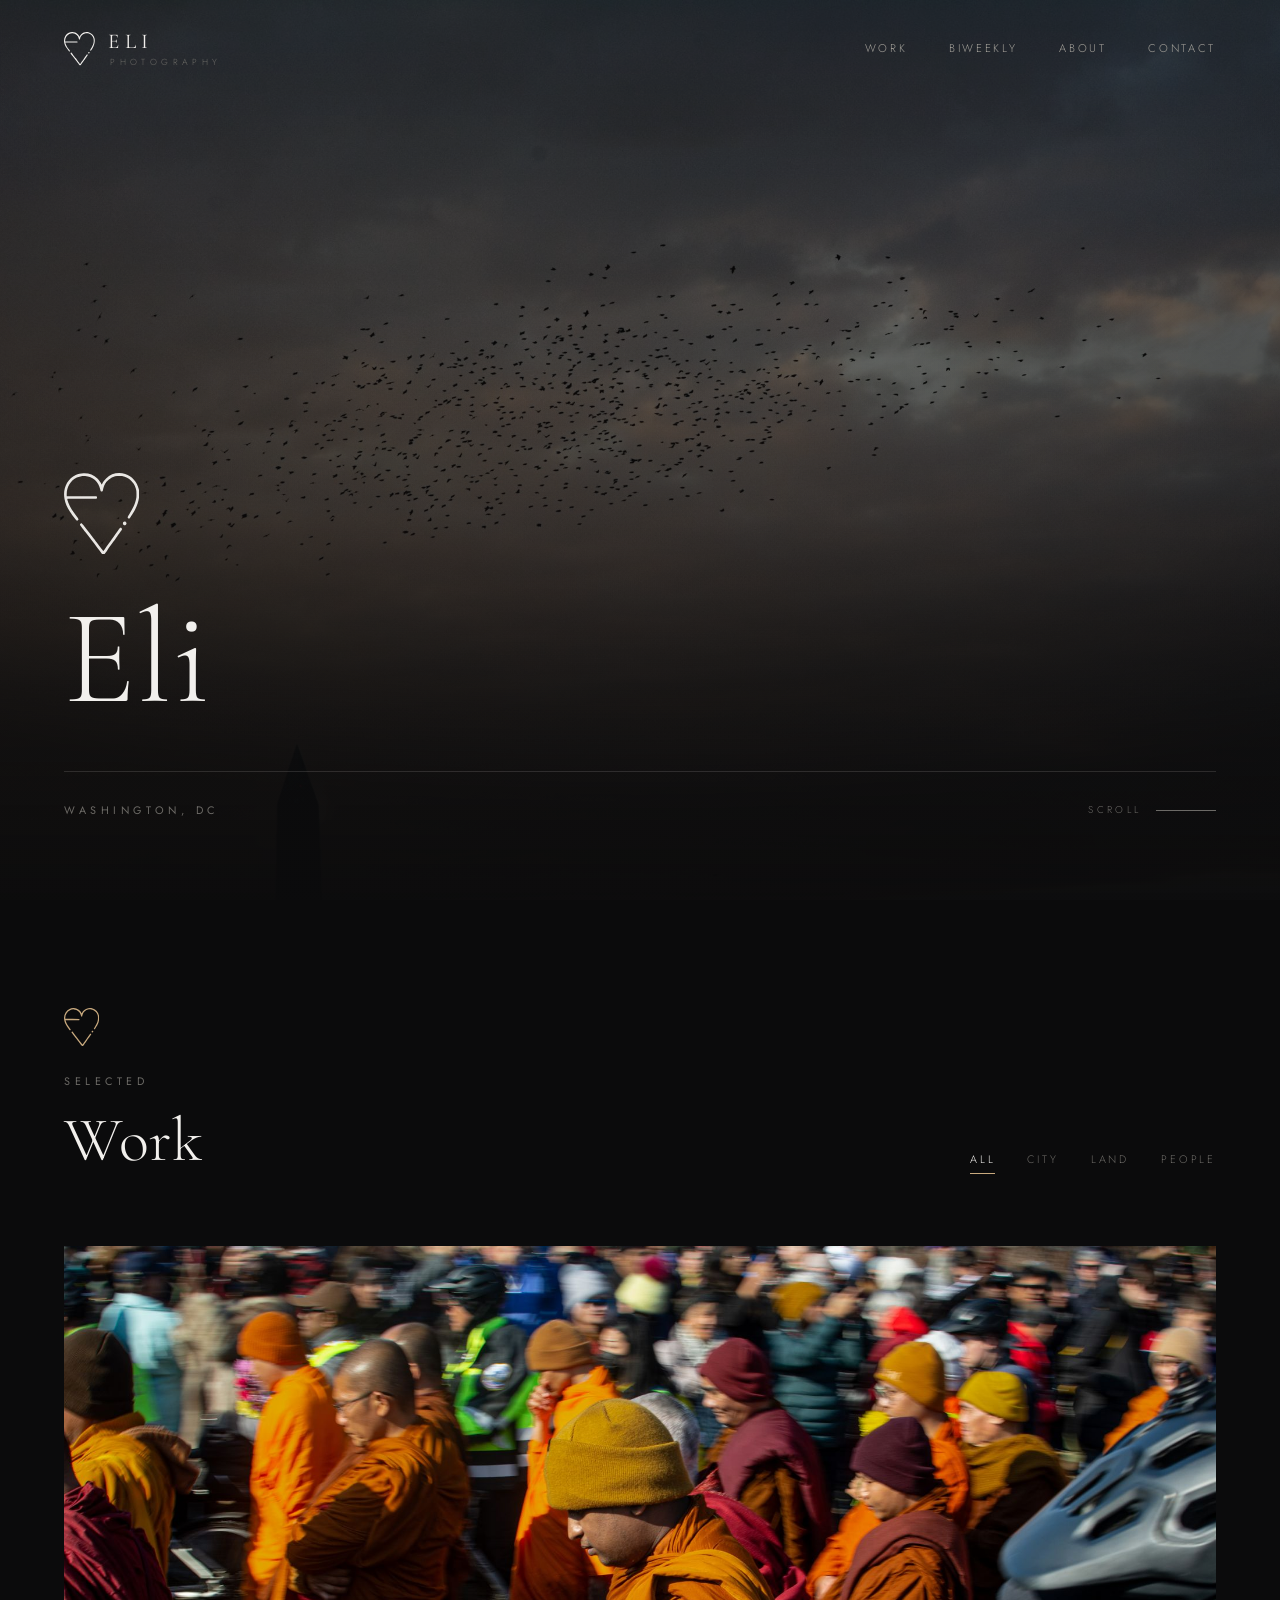
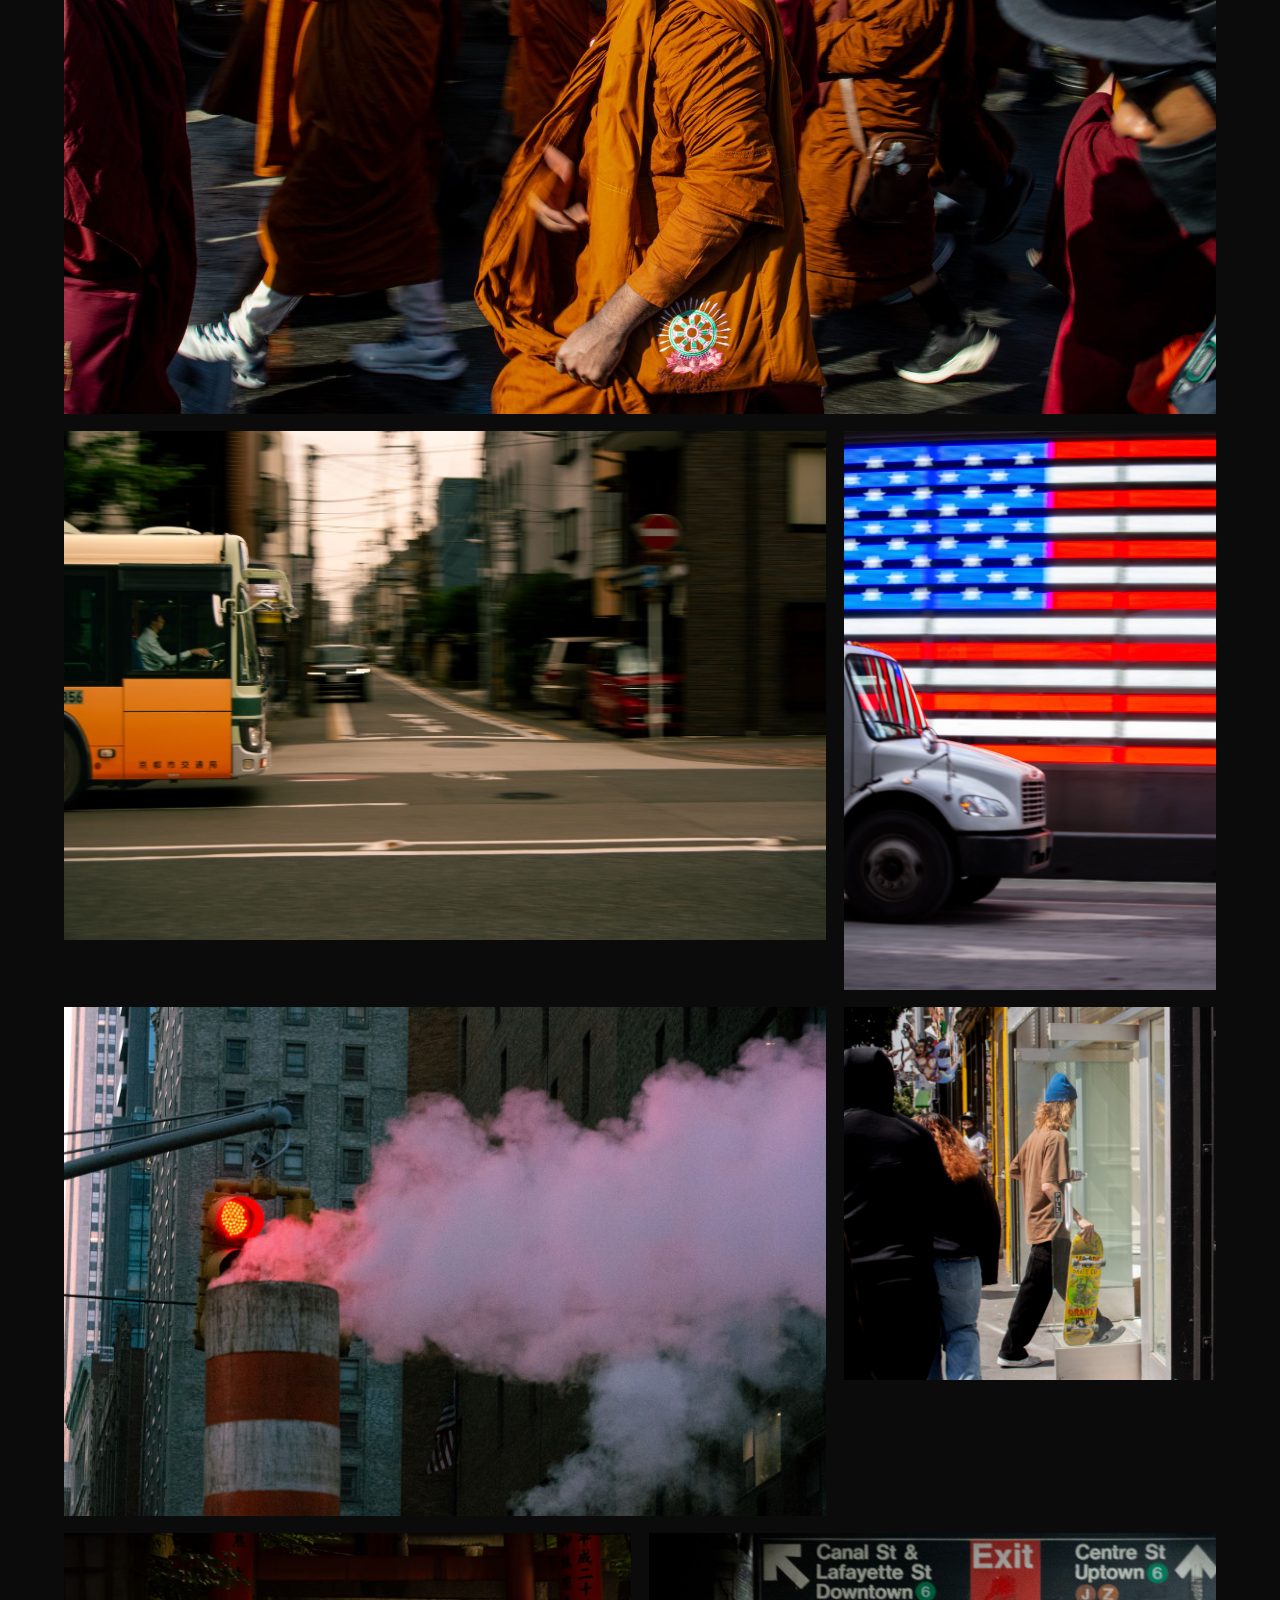
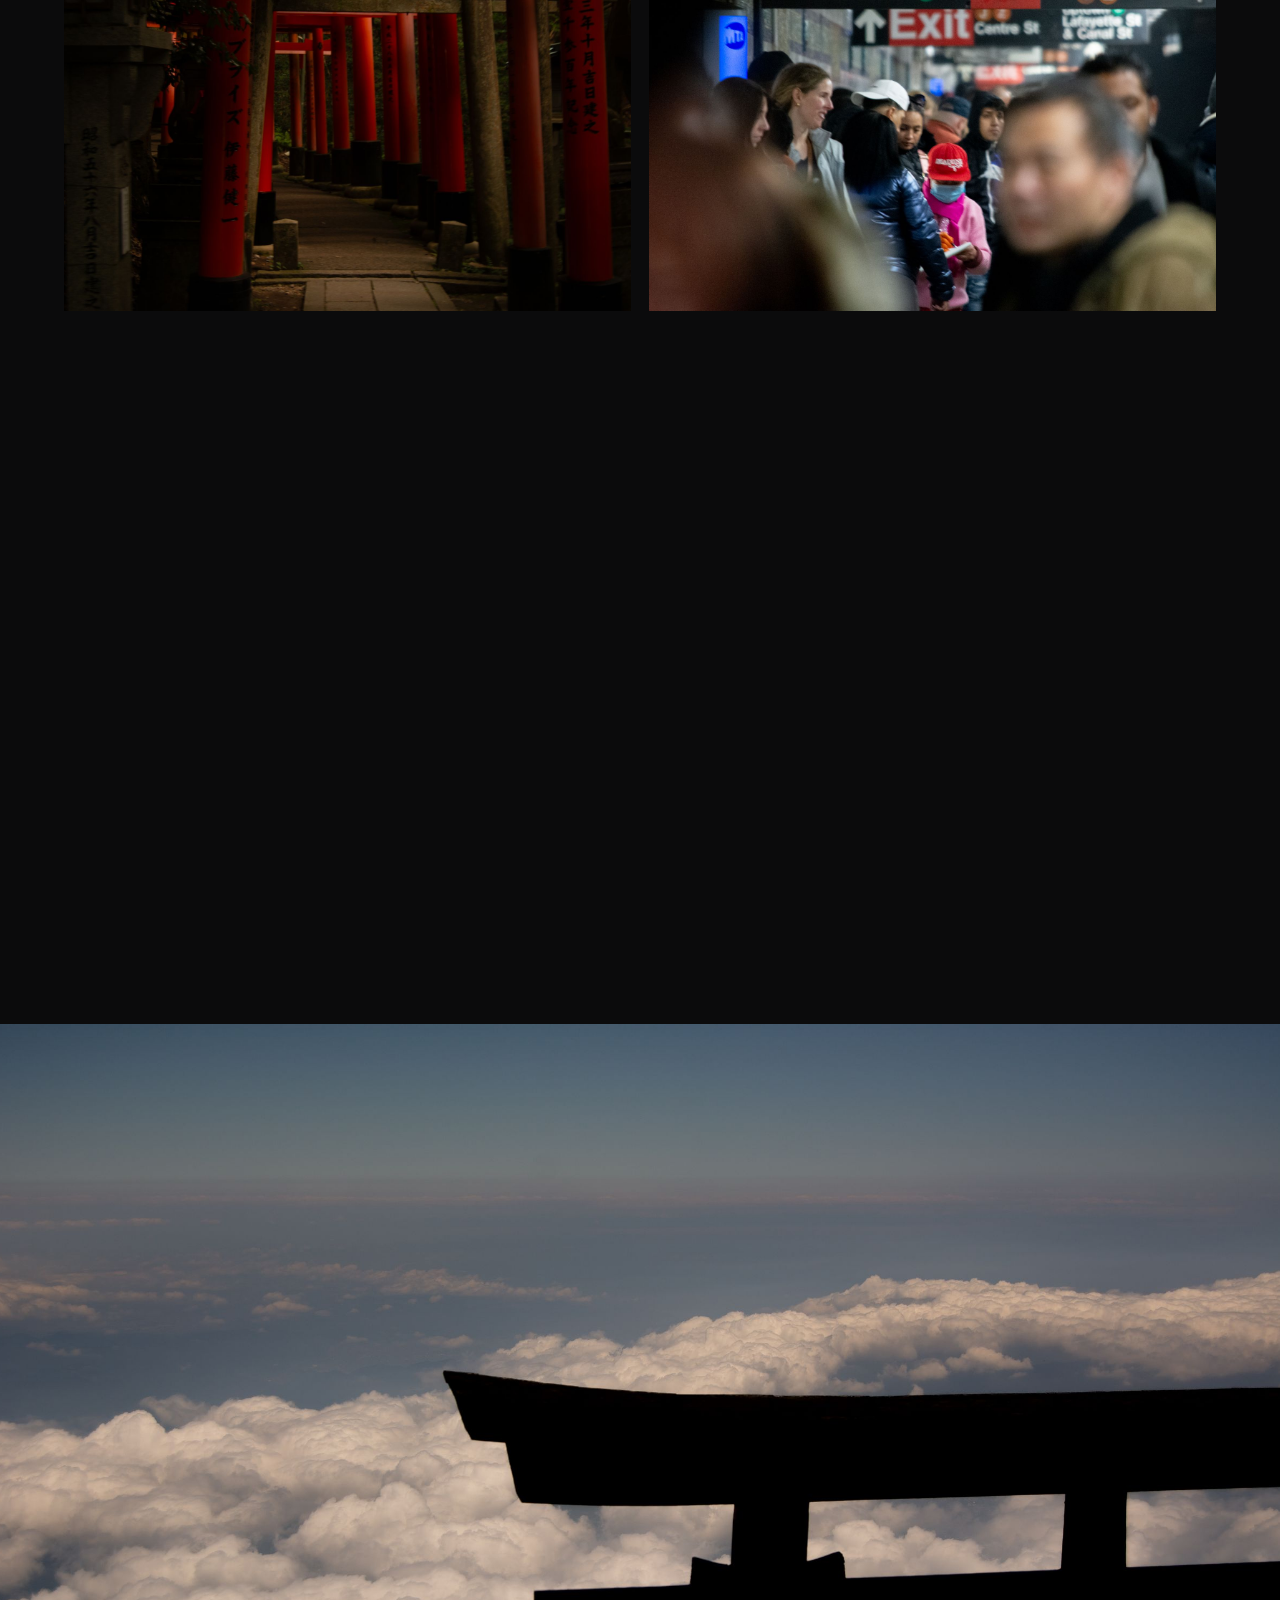
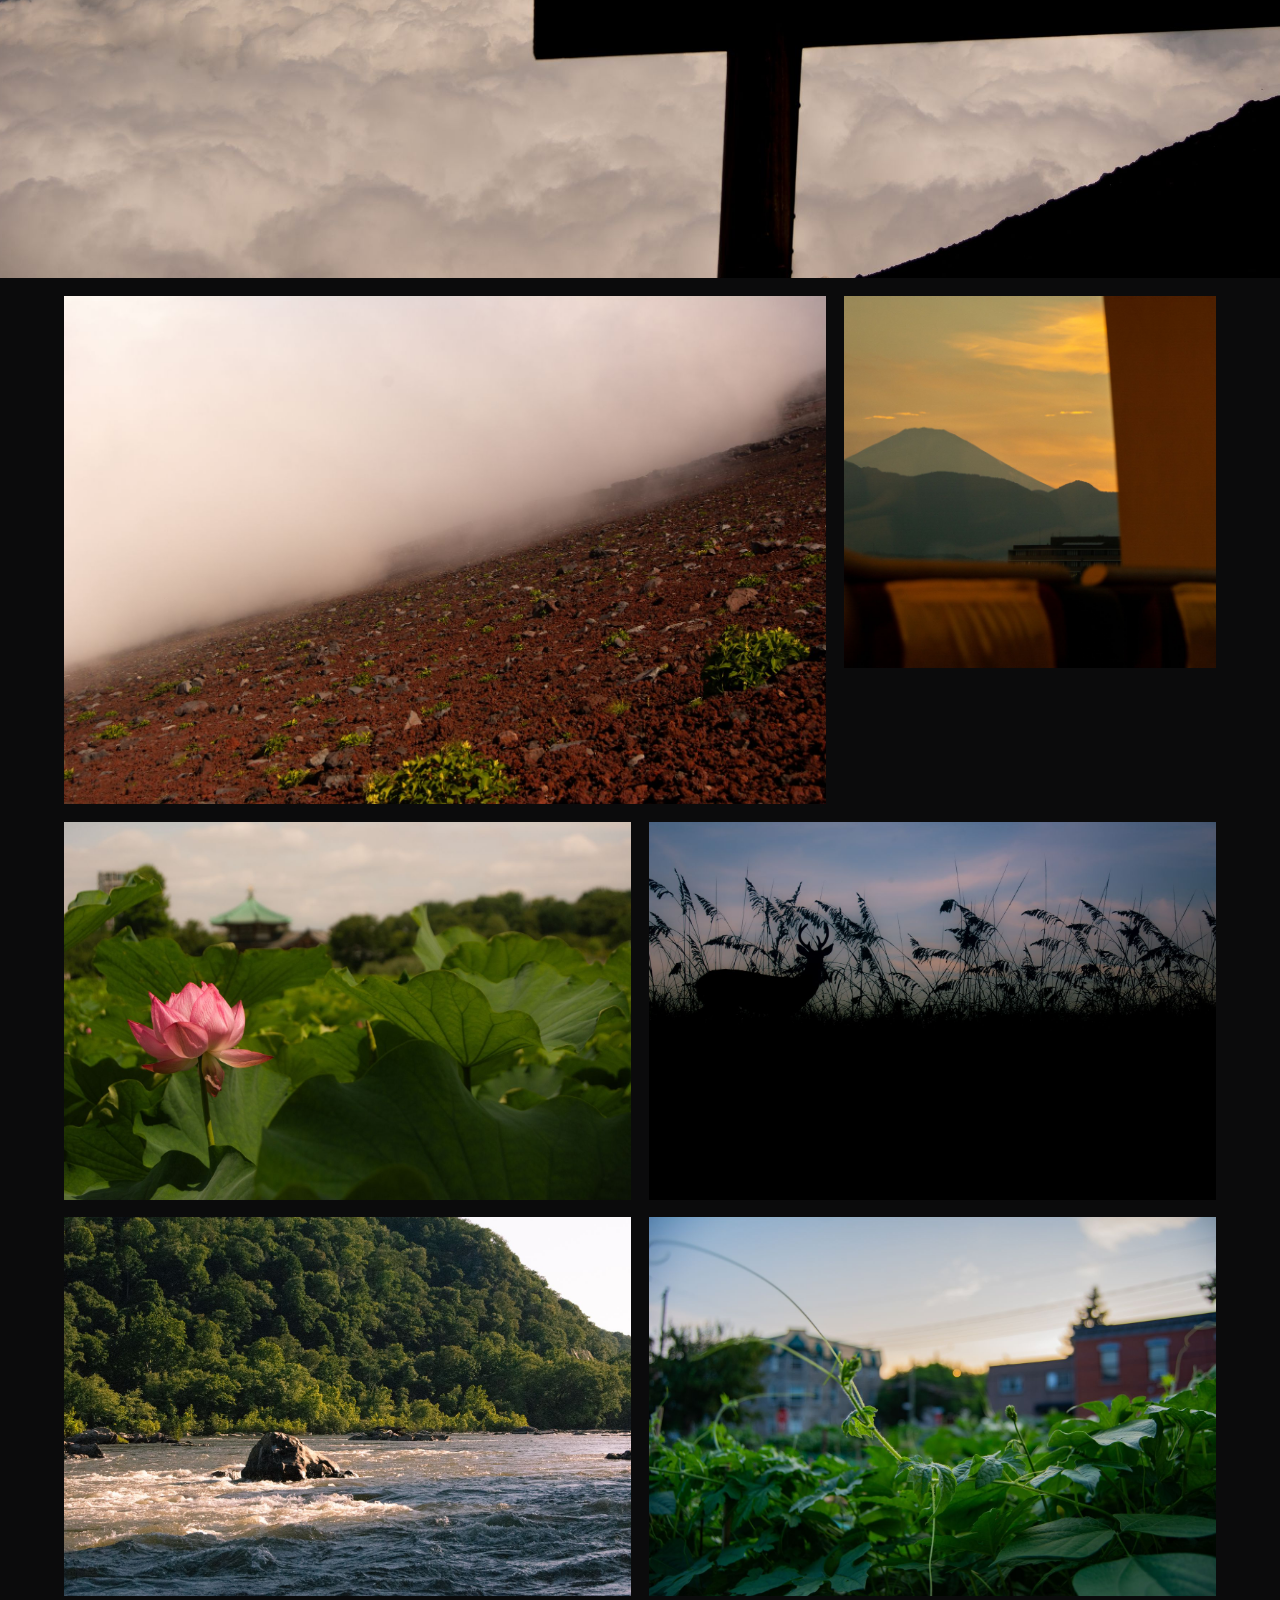
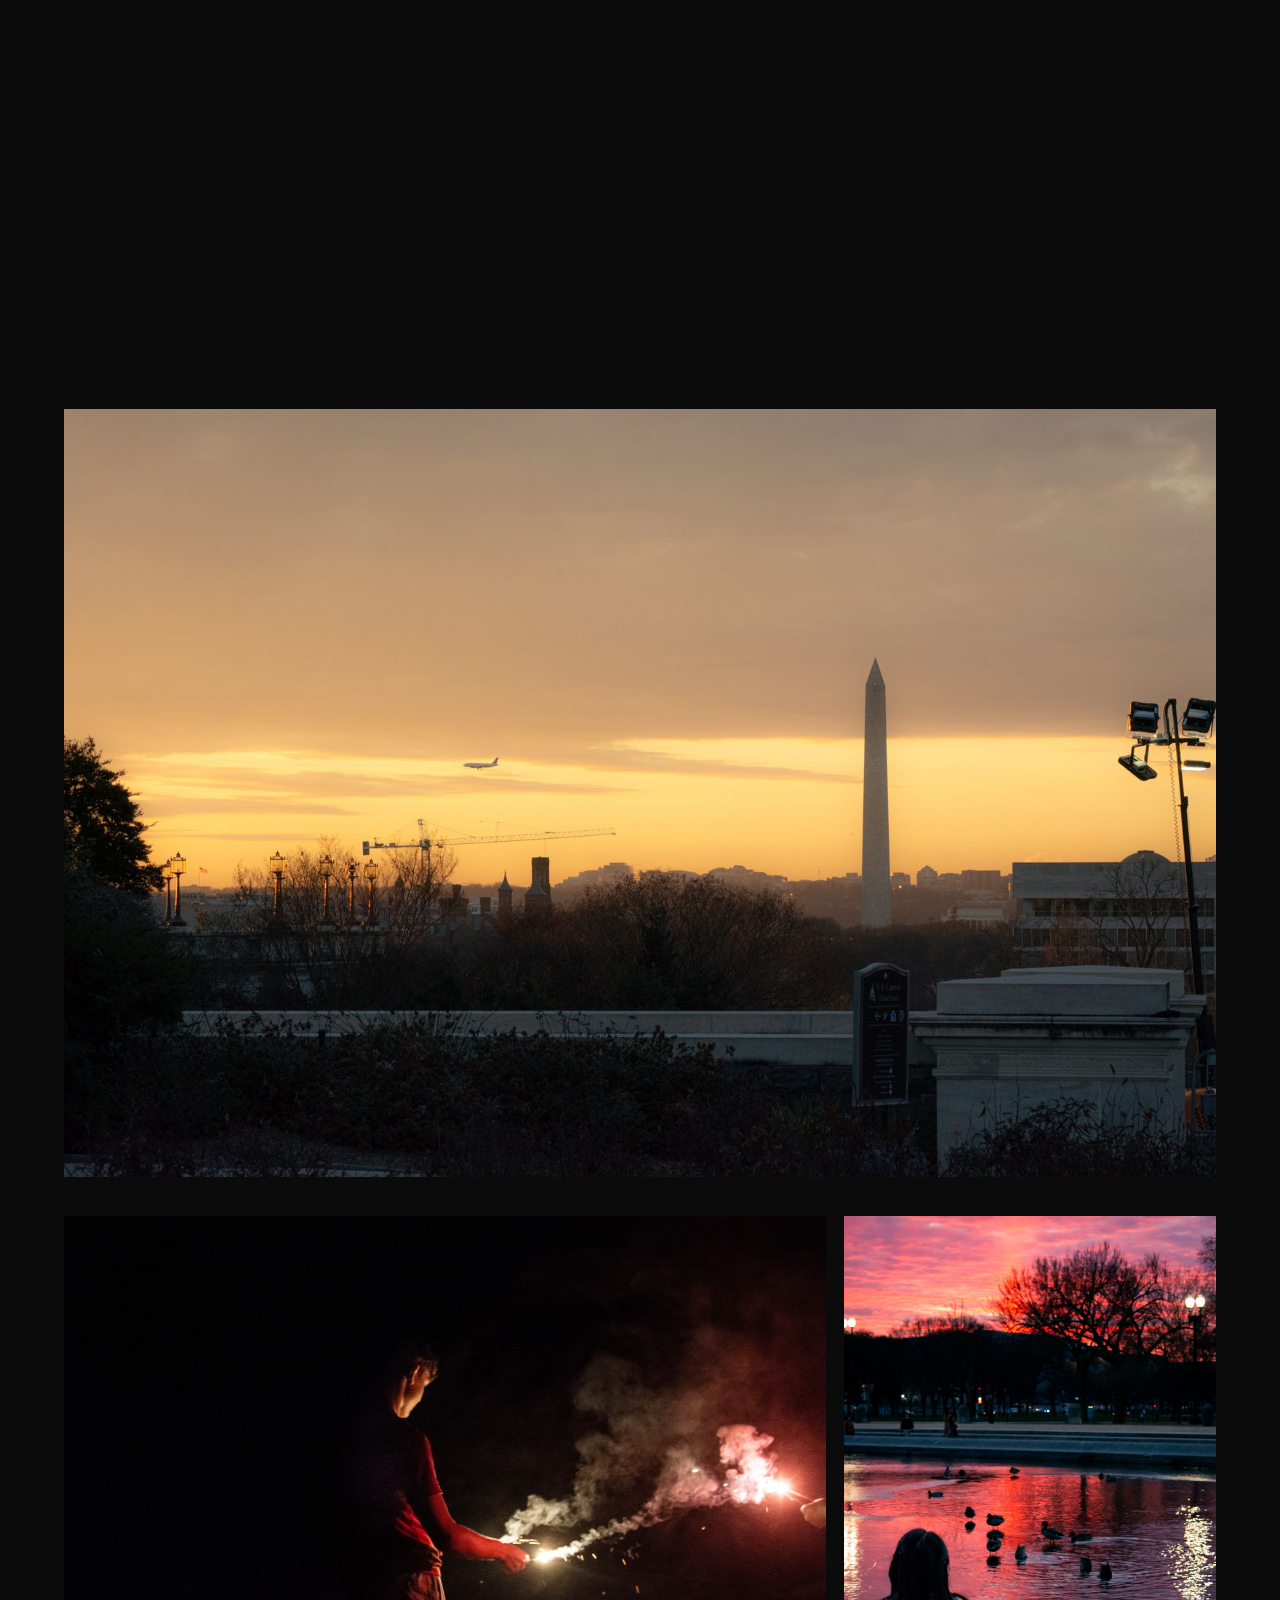
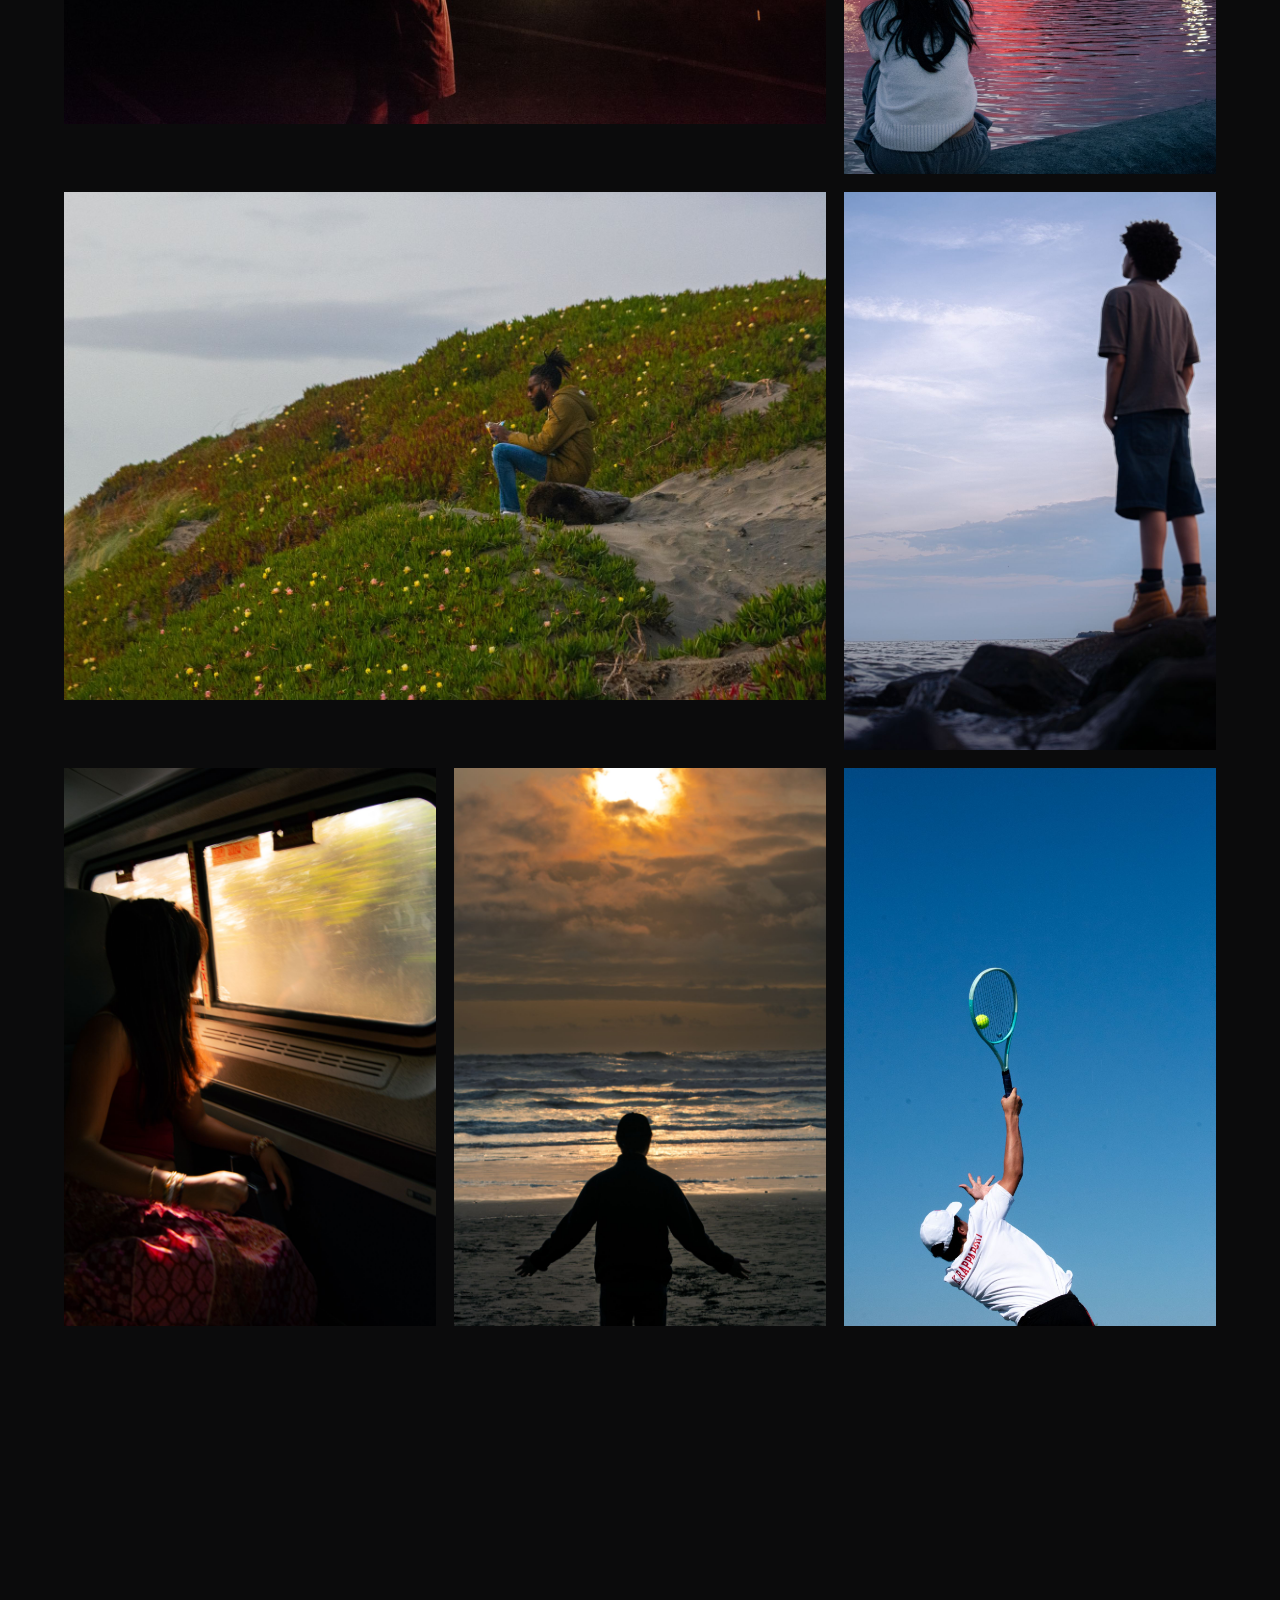
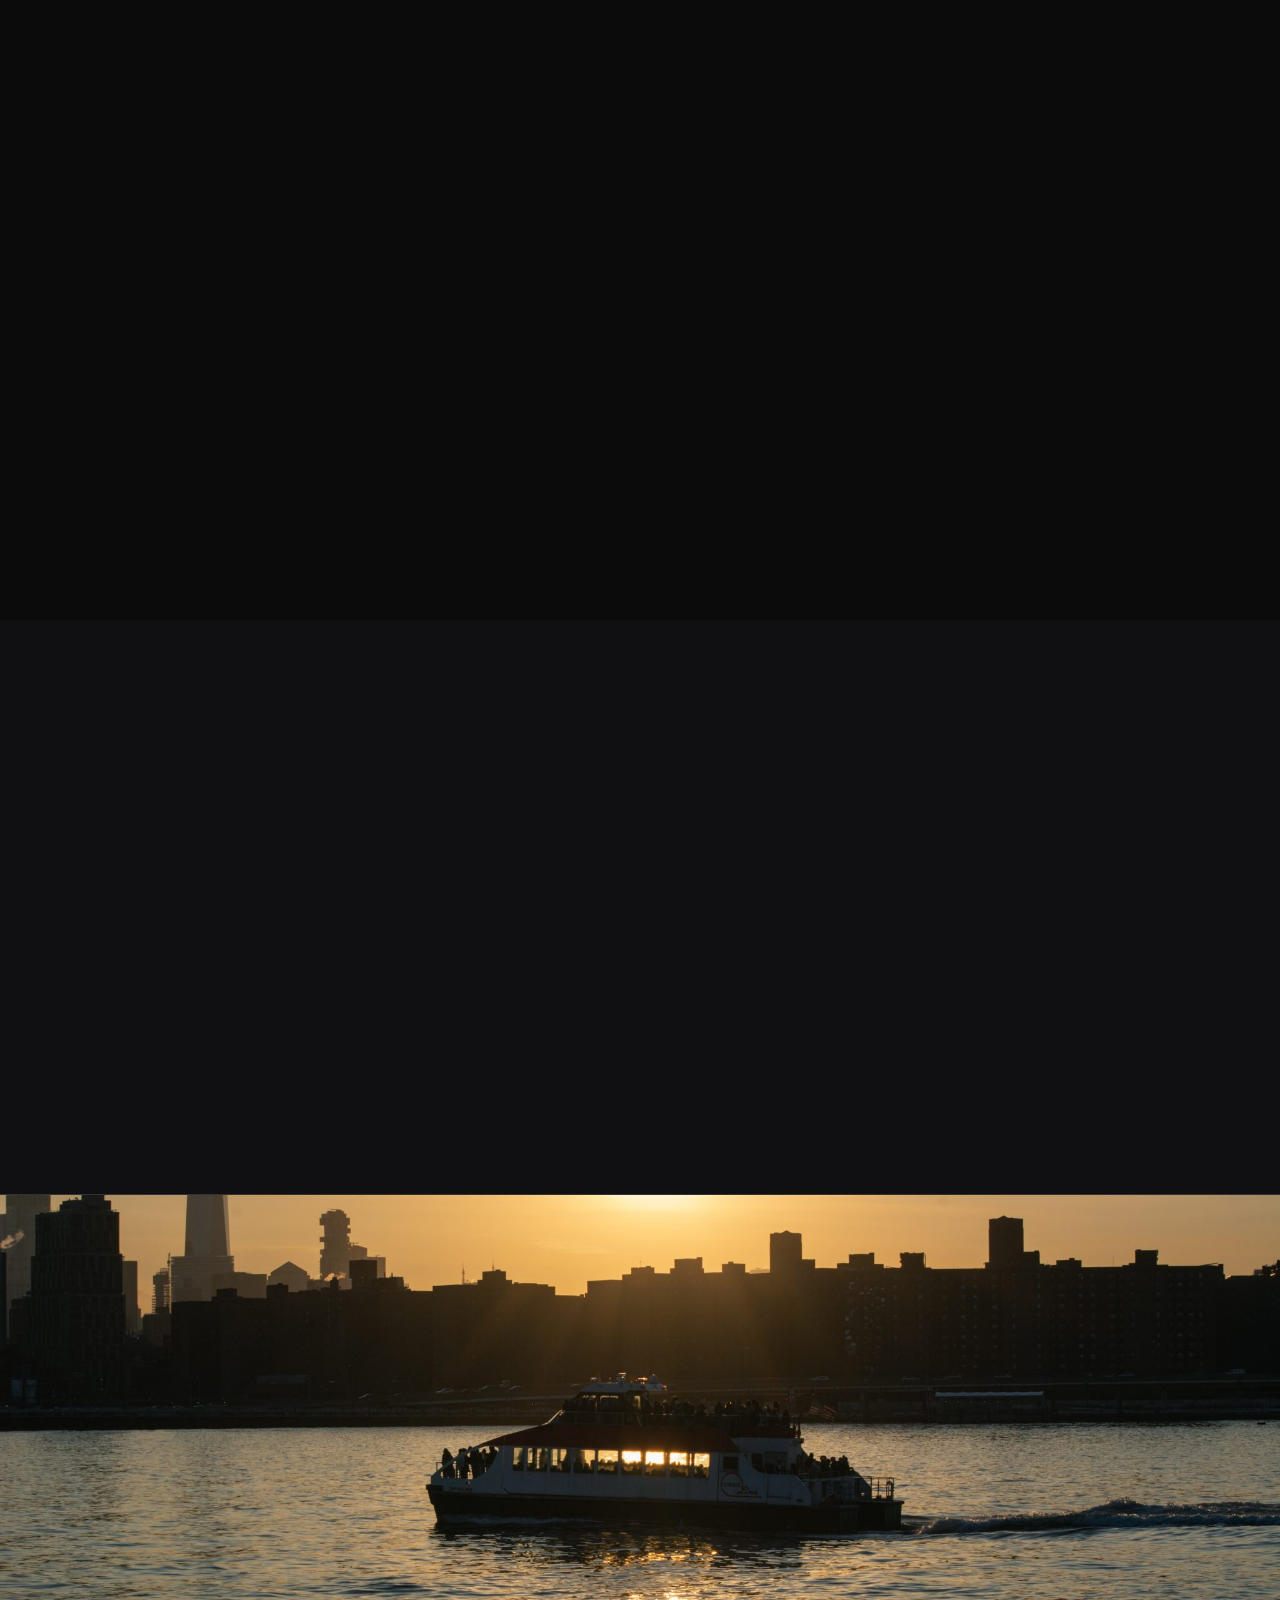
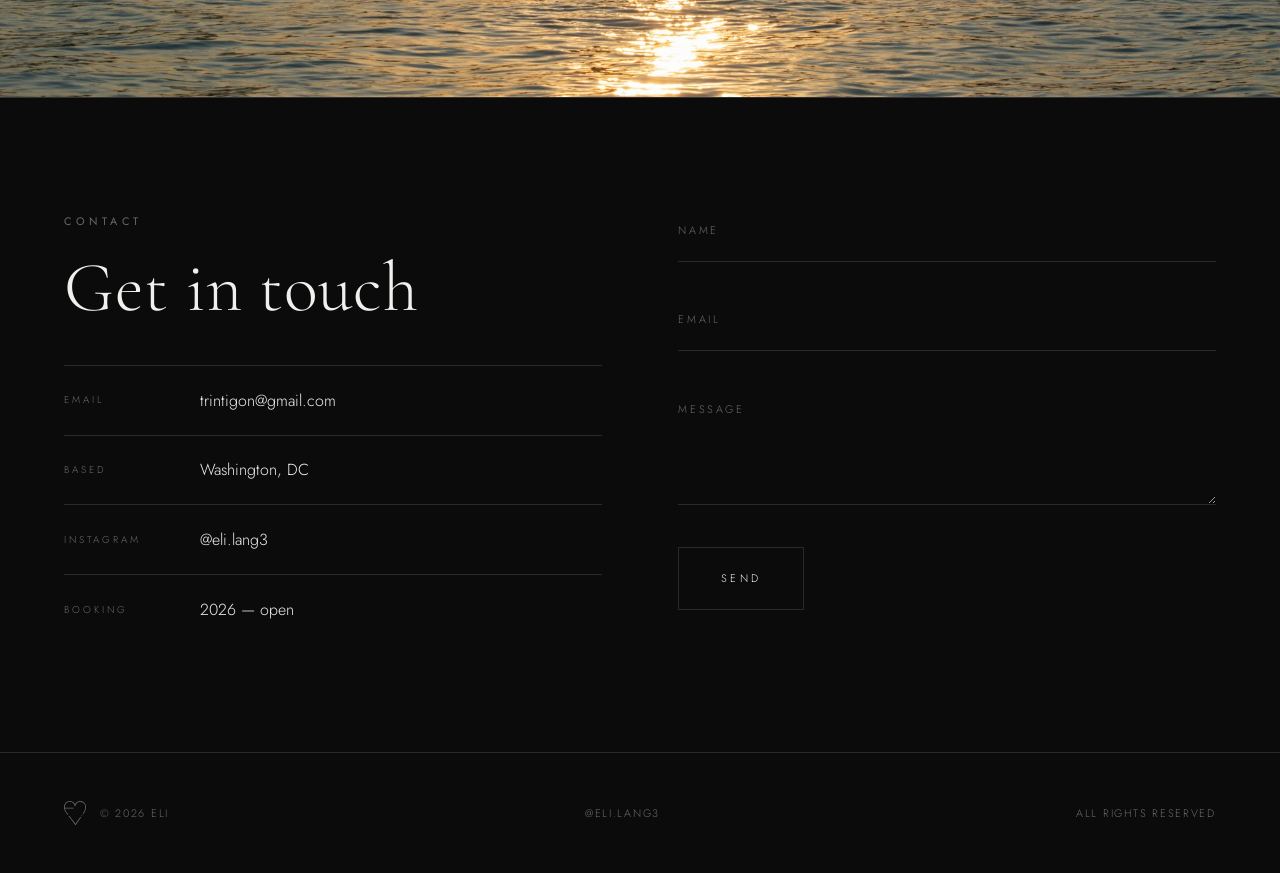
==== commit 4fb12b6f: "Add a Biweekly page for the class log A second page needs the site's look, and the site's look was s" ====
--- a/index.html
+++ b/index.html
@@ -17,497 +17,7 @@
 <link rel="preconnect" href="https://fonts.gstatic.com" crossorigin>
 <link href="https://fonts.googleapis.com/css2?family=Cormorant+Garamond:ital,wght@0,300;0,400;1,300&family=Jost:wght@200;300;400;500&display=swap" rel="stylesheet">
 
-<style>
-/* ============================================================
-   TOKENS
-   ============================================================ */
-:root{
-  --bg:#0b0b0c;
-  --bg-alt:#101012;
-  --bg-raise:#151517;
-  --ink:#f2f0ed;
-  --ink-dim:#a3a099;
-  --ink-faint:#6c6a66;
-  --line:rgba(242,240,237,.13);
-  --accent:#c8a97e;
-
-  --display:"Cormorant Garamond",Georgia,"Times New Roman",serif;
-  --sans:"Jost",-apple-system,BlinkMacSystemFont,"Segoe UI",Helvetica,Arial,sans-serif;
-
-  --pad:clamp(1.5rem,5vw,5.5rem);
-  --ease:cubic-bezier(.22,.61,.36,1);
-}
-
-*,*::before,*::after{box-sizing:border-box}
-html{scroll-behavior:smooth;-webkit-text-size-adjust:100%}
-body{
-  margin:0;
-  background:var(--bg);
-  color:var(--ink);
-  font-family:var(--sans);
-  font-weight:300;
-  font-size:16px;
-  line-height:1.7;
-  -webkit-font-smoothing:antialiased;
-  overflow-x:hidden;
-}
-img{display:block;max-width:100%}
-figure{margin:0}
-a{color:inherit;text-decoration:none}
-button{font:inherit;color:inherit;background:none;border:0;cursor:pointer}
-
-::selection{background:var(--accent);color:#0b0b0c}
-
-/* ============================================================
-   TYPE PRIMITIVES
-   ============================================================ */
-.eyebrow{
-  font-size:.68rem;
-  letter-spacing:.42em;
-  text-transform:uppercase;
-  color:var(--ink-faint);
-  font-weight:400;
-}
-.h-display{
-  font-family:var(--display);
-  font-weight:300;
-  line-height:1.05;
-  letter-spacing:.01em;
-  margin:0;
-}
-.lede{color:var(--ink-dim);max-width:46ch}
-
-.link-line{
-  display:inline-block;
-  font-size:.72rem;
-  letter-spacing:.3em;
-  text-transform:uppercase;
-  padding-bottom:.5rem;
-  border-bottom:1px solid var(--line);
-  transition:border-color .5s var(--ease),color .5s var(--ease);
-}
-.link-line:hover{border-color:var(--accent);color:var(--accent)}
-
-/* ============================================================
-   HEADER
-   ============================================================ */
-.header{
-  position:fixed;inset:0 0 auto 0;z-index:60;
-  display:flex;align-items:center;justify-content:space-between;
-  gap:2rem;
-  padding:1.9rem var(--pad);
-  transition:padding .5s var(--ease),background-color .5s var(--ease),backdrop-filter .5s var(--ease),border-color .5s var(--ease);
-  border-bottom:1px solid transparent;
-}
-.header.is-stuck{
-  padding:1.05rem var(--pad);
-  background:rgba(11,11,12,.82);
-  backdrop-filter:blur(14px) saturate(140%);
-  -webkit-backdrop-filter:blur(14px) saturate(140%);
-  border-bottom-color:var(--line);
-}
-.brand{line-height:1.1}
-.brand__type b{
-  display:block;
-  font-family:var(--display);
-  font-size:1.32rem;font-weight:400;
-  letter-spacing:.24em;text-transform:uppercase;
-}
-.brand__type span{
-  display:block;
-  font-size:.55rem;letter-spacing:.5em;text-transform:uppercase;
-  color:var(--ink-faint);margin-top:.25rem;padding-left:.2em;
-}
-.nav{display:flex;align-items:center;gap:2.6rem}
-.nav a{
-  position:relative;
-  font-size:.7rem;letter-spacing:.24em;text-transform:uppercase;
-  color:var(--ink-dim);
-  transition:color .4s var(--ease);
-}
-.nav a::after{
-  content:"";position:absolute;left:0;bottom:-.5rem;
-  width:100%;height:1px;background:var(--accent);
-  transform:scaleX(0);transform-origin:right;
-  transition:transform .5s var(--ease);
-}
-.nav a:hover{color:var(--ink)}
-.nav a:hover::after{transform:scaleX(1);transform-origin:left}
-
-.burger{
-  display:none;width:34px;height:14px;position:relative;z-index:80;
-}
-.burger i{
-  position:absolute;left:0;height:1px;width:100%;background:var(--ink);
-  transition:transform .45s var(--ease),opacity .3s var(--ease),width .45s var(--ease);
-}
-.burger i:nth-child(1){top:0}
-.burger i:nth-child(2){bottom:0;width:65%}
-body.menu-open .burger i:nth-child(1){transform:translateY(6px) rotate(45deg)}
-body.menu-open .burger i:nth-child(2){transform:translateY(-7px) rotate(-45deg);width:100%}
-
-/* ============================================================
-   HERO
-   ============================================================ */
-.hero{
-  position:relative;
-  min-height:100svh;
-  display:flex;align-items:flex-end;
-  padding:0 var(--pad) clamp(3rem,9vh,7rem);
-  overflow:hidden;
-}
-.hero__media{position:absolute;inset:0;z-index:0}
-.hero__media img{
-  width:100%;height:100%;object-fit:cover;
-  filter:brightness(.82);
-  transform:scale(1.06);
-  animation:heroDrift 22s var(--ease) forwards;
-}
-@keyframes heroDrift{to{transform:scale(1)}}
-.hero__media::after{
-  content:"";position:absolute;inset:0;
-  background:
-    linear-gradient(to top,rgba(11,11,12,.96) 0%,rgba(11,11,12,.45) 42%,rgba(11,11,12,.55) 100%),
-    radial-gradient(120% 90% at 50% 0%,transparent 40%,rgba(11,11,12,.8) 100%);
-}
-.hero__inner{position:relative;z-index:2;width:100%}
-.hero h1{
-  font-size:clamp(2.9rem,10.5vw,9rem);
-  margin:1.6rem 0 0;
-}
-.hero h1 em{font-style:italic;color:var(--accent)}
-.hero__foot{
-  display:flex;flex-wrap:wrap;align-items:flex-end;justify-content:space-between;
-  gap:2rem;margin-top:2.6rem;
-  padding-top:1.8rem;border-top:1px solid var(--line);
-}
-.hero__foot p{margin:0}
-.scroll-cue{
-  display:flex;align-items:center;gap:.9rem;
-  font-size:.62rem;letter-spacing:.34em;text-transform:uppercase;color:var(--ink-faint);
-}
-.scroll-cue i{display:block;width:60px;height:1px;background:var(--ink-faint);position:relative;overflow:hidden}
-.scroll-cue i::after{
-  content:"";position:absolute;inset:0;background:var(--accent);
-  transform:translateX(-100%);animation:cue 2.6s infinite var(--ease);
-}
-@keyframes cue{50%{transform:translateX(0)}100%{transform:translateX(100%)}}
-
-/* ============================================================
-   SECTION SHELL
-   ============================================================ */
-.section{padding:clamp(5rem,12vh,9.5rem) var(--pad)}
-.section--alt{background:var(--bg-alt)}
-.section__head{
-  display:flex;flex-wrap:wrap;align-items:flex-end;justify-content:space-between;
-  gap:1.6rem;margin-bottom:clamp(2.5rem,6vw,4.5rem);
-}
-.section__head h2{font-size:clamp(2rem,5.2vw,3.9rem)}
-.section__head .eyebrow{display:block;margin-bottom:1.1rem}
-
-/* ============================================================
-   FILTER + GALLERY
-   ============================================================ */
-.filters{display:flex;flex-wrap:wrap;gap:.4rem 2rem}
-.filters button{
-  font-size:.68rem;letter-spacing:.26em;text-transform:uppercase;
-  color:var(--ink-faint);padding:.35rem 0;position:relative;
-  transition:color .4s var(--ease);
-}
-.filters button::after{
-  content:"";position:absolute;left:0;bottom:0;width:100%;height:1px;
-  background:var(--accent);transform:scaleX(0);transform-origin:left;
-  transition:transform .45s var(--ease);
-}
-.filters button:hover{color:var(--ink)}
-.filters button.is-active{color:var(--ink)}
-.filters button.is-active::after{transform:scaleX(1)}
-
-.groups{display:flex;flex-direction:column;gap:clamp(1.4rem,3vw,3rem)}
-.grid.is-hidden{display:none}
-.grid{
-  display:grid;
-  grid-template-columns:repeat(12,1fr);
-  gap:clamp(.6rem,1.4vw,1.4rem);
-}
-.tile{
-  position:relative;overflow:hidden;
-  background:var(--bg-raise);
-  grid-column:span 4;
-  aspect-ratio:3/4;
-  cursor:pointer;
-  transition:opacity .55s var(--ease),transform .55s var(--ease),filter .55s var(--ease);
-}
-.tile--wide{grid-column:span 8;aspect-ratio:3/2}
-.tile--sq{grid-column:span 4;aspect-ratio:1/1}
-.tile--sq6{grid-column:span 6;aspect-ratio:1/1}
-
-/* Deliberate breaks. Two different gestures, not a system:
-   one frame runs past the page gutter, one drops out of line. */
-.tile--bleed{grid-column:1/-1;margin-inline:calc(var(--pad) * -1);aspect-ratio:3/2}
-.tile--drop{margin-top:clamp(2rem,7vw,7rem)}
-.tile--full{grid-column:span 12;aspect-ratio:3/2}
-.tile--tall{grid-column:span 4;aspect-ratio:2/3}
-.tile--half{grid-column:span 6;aspect-ratio:3/2}
-
-.tile img{
-  width:100%;height:100%;object-fit:cover;
-  transform:scale(1.01);
-  transition:transform 1.1s var(--ease);
-}
-.tile::after{
-  content:"";position:absolute;inset:0;
-  background:linear-gradient(to top,rgba(11,11,12,.85),rgba(11,11,12,0) 55%);
-  opacity:0;transition:opacity .6s var(--ease);
-}
-.tile:hover img,.tile:focus-visible img{transform:scale(1.07)}
-.tile:hover::after,.tile:focus-visible::after{opacity:1}
-.tile figcaption{
-  position:absolute;left:0;bottom:0;z-index:2;
-  /* the right padding is the room the watermark sits in */
-  width:100%;padding:1.4rem 3.8rem 1.4rem 1.5rem;
-  transform:translateY(12px);opacity:0;
-  transition:transform .6s var(--ease),opacity .6s var(--ease);
-}
-.tile:hover figcaption,.tile:focus-visible figcaption{transform:none;opacity:1}
-.tile figcaption b{display:block;font-family:var(--display);font-size:1.35rem;font-weight:400;letter-spacing:.02em}
-.tile figcaption span{display:block;font-size:.6rem;letter-spacing:.3em;text-transform:uppercase;color:var(--accent)}
-/* The cutline is a sentence, so it is set as text and not as a title. */
-.tile figcaption p{
-  margin:.5rem 0 0;max-width:48ch;
-  font-size:.82rem;line-height:1.5;color:rgba(240,240,238,.82);
-}
-.tile.is-hidden{display:none}
-.tile:focus-visible{outline:1px solid var(--accent);outline-offset:3px}
-
-/* ============================================================
-   ABOUT
-   ============================================================ */
-.split{
-  display:grid;grid-template-columns:1fr 1fr;
-  gap:clamp(2rem,6vw,6rem);align-items:center;
-}
-.split__media{position:relative}
-.split__media img{
-  width:100%;aspect-ratio:3/2;object-fit:cover;
-}
-.split h2{font-size:clamp(1.9rem,4.4vw,3.2rem);margin-bottom:1.6rem}
-.placeholder{
-  border-left:1px dashed var(--line);
-  padding-left:1.15rem;
-  font-style:italic;
-  color:var(--ink-faint);
-}
-.split p{color:var(--ink-dim)}
-
-
-/* ============================================================
-   FULL-BLEED FRAME
-   ============================================================ */
-.band{
-  position:relative;overflow:hidden;
-  height:clamp(17rem,56vh,32rem);
-  border-block:1px solid var(--line);
-  background:var(--bg-raise);
-}
-.band img{
-  width:100%;height:100%;object-fit:cover;
-  transition:transform 1.6s var(--ease);
-}
-.band:hover img{transform:scale(1.04)}
-
-/* ============================================================
-   CONTACT
-   ============================================================ */
-.contact{display:grid;grid-template-columns:1fr 1fr;gap:clamp(2.5rem,6vw,6rem)}
-.contact h2{font-size:clamp(2.2rem,6vw,4.4rem);margin-bottom:1.5rem}
-.detail{padding:1.3rem 0;border-top:1px solid var(--line);display:flex;gap:2rem}
-.detail dt{flex:0 0 6.5rem;font-size:.62rem;letter-spacing:.3em;text-transform:uppercase;color:var(--ink-faint);padding-top:.35rem}
-.detail dd{margin:0;color:var(--ink)}
-
-.form{display:grid;gap:1.6rem}
-.field{position:relative}
-.field input,.field textarea{
-  width:100%;background:transparent;border:0;border-bottom:1px solid var(--line);
-  color:var(--ink);font:inherit;font-size:.95rem;padding:.9rem 0;
-  transition:border-color .45s var(--ease);
-}
-.field textarea{resize:vertical;min-height:120px}
-.field label{
-  position:absolute;left:0;top:.9rem;pointer-events:none;
-  font-size:.68rem;letter-spacing:.24em;text-transform:uppercase;color:var(--ink-faint);
-  transition:transform .4s var(--ease),color .4s var(--ease),opacity .4s var(--ease);
-}
-.field input:focus,.field textarea:focus{outline:0;border-bottom-color:var(--accent)}
-.field input:focus+label,.field textarea:focus+label,
-.field input:not(:placeholder-shown)+label,.field textarea:not(:placeholder-shown)+label{
-  transform:translateY(-1.5rem) scale(.86);transform-origin:left;color:var(--accent);
-}
-.btn{
-  justify-self:start;
-  border:1px solid var(--line);
-  padding:1.05rem 2.6rem;
-  font-size:.68rem;letter-spacing:.3em;text-transform:uppercase;
-  position:relative;overflow:hidden;color:var(--ink);
-  transition:color .5s var(--ease),border-color .5s var(--ease);
-}
-.btn span{position:relative;z-index:2}
-.btn::before{
-  content:"";position:absolute;inset:0;background:var(--accent);
-  transform:translateY(101%);transition:transform .55s var(--ease);
-}
-.btn:hover{color:#0b0b0c;border-color:var(--accent)}
-.btn:hover::before{transform:translateY(0)}
-.form-note{font-size:.75rem;color:var(--ink-faint);margin:0}
-
-/* ============================================================
-   FOOTER
-   ============================================================ */
-.footer{
-  padding:3rem var(--pad);
-  border-top:1px solid var(--line);
-  display:flex;flex-wrap:wrap;gap:1.2rem 2rem;
-  align-items:center;justify-content:space-between;
-  font-size:.68rem;letter-spacing:.16em;text-transform:uppercase;color:var(--ink-faint);
-}
-.socials{display:flex;gap:2rem}
-.socials a{transition:color .4s var(--ease)}
-.socials a:hover{color:var(--accent)}
-
-/* ============================================================
-   LIGHTBOX
-   ============================================================ */
-.lightbox{
-  position:fixed;inset:0;z-index:100;
-  display:flex;align-items:center;justify-content:center;
-  background:rgba(8,8,9,.97);
-  backdrop-filter:blur(6px);-webkit-backdrop-filter:blur(6px);
-  opacity:0;visibility:hidden;transition:opacity .45s var(--ease),visibility .45s;
-  /* The extra bottom padding is the band the cutline and the count sit in. */
-  padding:clamp(3rem,8vh,5rem) clamp(1rem,6vw,5rem) clamp(7rem,15vh,8.5rem);
-}
-.lightbox.is-open{opacity:1;visibility:visible}
-body.lb-open .header{opacity:0;pointer-events:none;transition:opacity .3s var(--ease)}
-.lightbox img{
-  max-width:100%;max-height:100%;object-fit:contain;
-  transform:scale(.97);opacity:0;
-  transition:transform .55s var(--ease),opacity .45s var(--ease);
-}
-.lightbox.is-open img{transform:scale(1);opacity:1}
-.lb-close{position:absolute;top:1.6rem;right:clamp(1rem,5vw,3rem);font-size:.7rem;letter-spacing:.3em;text-transform:uppercase;color:var(--ink-dim)}
-.lb-close:hover{color:var(--accent)}
-.lb-nav{
-  position:absolute;top:50%;transform:translateY(-50%);
-  width:46px;height:46px;border:1px solid var(--line);border-radius:50%;
-  display:grid;place-items:center;color:var(--ink-dim);
-  transition:border-color .4s var(--ease),color .4s var(--ease);
-}
-.lb-nav:hover{border-color:var(--accent);color:var(--accent)}
-.lb-prev{left:clamp(.6rem,2.5vw,2rem)}
-.lb-next{right:clamp(.6rem,2.5vw,2rem)}
-.lb-count{position:absolute;bottom:1.6rem;left:50%;transform:translateX(-50%);font-size:.65rem;letter-spacing:.3em;color:var(--ink-faint)}
-.lb-cap{
-  position:absolute;bottom:3.6rem;left:50%;transform:translateX(-50%);
-  width:min(64ch,88vw);text-align:center;
-  font-size:.85rem;line-height:1.55;color:rgba(242,240,237,.8);
-}
-.lb-cap p{margin:0}
-.lb-cap span{display:block;margin-bottom:.5rem;font-size:.6rem;letter-spacing:.3em;text-transform:uppercase;color:var(--accent)}
-.lb-cap b{font-family:var(--display);font-size:1.1rem;font-weight:400}
-
-/* ============================================================
-   REVEAL
-   ============================================================ */
-.reveal{opacity:0;transform:translateY(26px);transition:opacity 1s var(--ease),transform 1s var(--ease)}
-.reveal.is-in{opacity:1;transform:none}
-.reveal[data-d="1"]{transition-delay:.09s}
-.reveal[data-d="2"]{transition-delay:.18s}
-.reveal[data-d="3"]{transition-delay:.27s}
-
-/* ============================================================
-   BRAND MARK
-   ============================================================ */
-.mark{display:block;width:auto;height:1em;color:inherit;flex:none}
-
-.brand{display:flex;align-items:center;gap:.85rem}
-.brand__mark{
-  height:2.1rem;color:var(--ink);
-  transition:color .5s var(--ease),transform .6s var(--ease);
-}
-.brand:hover .brand__mark{color:var(--accent);transform:translateY(-2px)}
-
-.hero__mark{
-  height:clamp(3.4rem,6.4vw,5.2rem);
-  color:var(--ink);
-  opacity:0;transform:translateY(18px);
-  animation:markIn 1.4s var(--ease) .25s forwards;
-  margin-bottom:2.1rem;
-}
-@keyframes markIn{to{opacity:.96;transform:none}}
-
-.head__mark{height:2.4rem;color:var(--accent);margin-bottom:1.6rem}
-
-.tile__mark{
-  position:absolute;right:1.4rem;bottom:1.4rem;z-index:3;
-  height:1.7rem;color:var(--ink);
-  opacity:0;transform:translateY(10px);
-  transition:opacity .6s var(--ease) .06s,transform .6s var(--ease) .06s;
-  pointer-events:none;
-}
-.tile:hover .tile__mark,.tile:focus-visible .tile__mark{opacity:.9;transform:none}
-
-.lb-mark{
-  position:absolute;bottom:1.5rem;left:clamp(1rem,5vw,3rem);
-  height:1.6rem;color:var(--ink-dim);opacity:.7;
-}
-
-.footer__mark{height:1.5rem;color:var(--ink-faint);transition:color .4s var(--ease)}
-.footer__brand{display:flex;align-items:center;gap:.85rem}
-.footer__brand:hover .footer__mark{color:var(--accent)}
-
-/* ============================================================
-   RESPONSIVE
-   ============================================================ */
-@media(max-width:1024px){
-  .tile--wide{grid-column:span 12}
-  .tile,.tile--tall{grid-column:span 6}
-  .tile--half{grid-column:span 6}
-}
-@media(max-width:760px){
-  .burger{display:block}
-  .nav{
-    position:fixed;inset:0;z-index:70;
-    flex-direction:column;align-items:flex-start;justify-content:center;
-    gap:1.6rem;padding:0 var(--pad);
-    background:var(--bg);
-    clip-path:inset(0 0 100% 0);
-    transition:clip-path .7s var(--ease);
-  }
-  body.menu-open{overflow:hidden}
-  body.menu-open .nav{clip-path:inset(0 0 0 0)}
-  .nav a{font-family:var(--display);font-size:2.1rem;letter-spacing:.06em;text-transform:none;color:var(--ink)}
-  .nav a::after{display:none}
-  .split,.contact{grid-template-columns:1fr}
-  .grid{gap:.6rem}
-  .tile,.tile--tall,.tile--half,.tile--wide,.tile--full,.tile--sq6{grid-column:span 12;aspect-ratio:4/5}
-  .tile--bleed{aspect-ratio:3/2}
-  .tile--drop{margin-top:0}
-  .tile figcaption{transform:none;opacity:1}
-  .tile__mark{opacity:.75;transform:none;height:1.4rem;right:1.1rem;bottom:1.1rem}
-  .brand__mark{height:1.85rem}
-  .hero__foot{border-top:0;padding-top:0}
-  .eyebrow{letter-spacing:.3em;font-size:.62rem}
-  .scroll-cue{display:none}
-  .detail{flex-direction:column;gap:.3rem}
-}
-
-@media(prefers-reduced-motion:reduce){
-  *,*::before,*::after{animation-duration:.001ms!important;animation-iteration-count:1!important;transition-duration:.001ms!important}
-  html{scroll-behavior:auto}
-  .reveal{opacity:1;transform:none}
-  .hero__mark{opacity:.96;transform:none;animation:none}
-}
-</style>
+<link rel="stylesheet" href="assets/site.css">
 </head>
 <body>
 
@@ -528,6 +38,7 @@
 
   <nav class="nav" id="nav">
     <a href="#work">Work</a>
+    <a href="biweekly.html">Biweekly</a>
     <a href="#about">About</a>
     <a href="#contact">Contact</a>
   </nav>
@@ -820,144 +331,7 @@
   <span class="lb-count" id="lbCount"></span>
 </div>
 
-<script>
-(function () {
-  "use strict";
-
-  /* ---------- header state ---------- */
-  var header = document.getElementById("header");
-  var onScroll = function () {
-    header.classList.toggle("is-stuck", window.scrollY > 40);
-  };
-  window.addEventListener("scroll", onScroll, { passive: true });
-  onScroll();
-
-  /* ---------- mobile menu ---------- */
-  var burger = document.getElementById("burger");
-  var nav = document.getElementById("nav");
-  var closeMenu = function () {
-    document.body.classList.remove("menu-open");
-    burger.setAttribute("aria-expanded", "false");
-  };
-  burger.addEventListener("click", function () {
-    var open = document.body.classList.toggle("menu-open");
-    burger.setAttribute("aria-expanded", String(open));
-  });
-  nav.addEventListener("click", function (e) {
-    if (e.target.tagName === "A") closeMenu();
-  });
-
-  /* ---------- scroll reveal ---------- */
-  var revealables = document.querySelectorAll(".reveal");
-  if ("IntersectionObserver" in window) {
-    var io = new IntersectionObserver(function (entries) {
-      entries.forEach(function (entry) {
-        if (entry.isIntersecting) {
-          entry.target.classList.add("is-in");
-          io.unobserve(entry.target);
-        }
-      });
-    }, { threshold: 0.12, rootMargin: "0px 0px -8% 0px" });
-    revealables.forEach(function (el) { io.observe(el); });
-  } else {
-    revealables.forEach(function (el) { el.classList.add("is-in"); });
-  }
-
-  /* ---------- gallery filtering ---------- */
-  var grids = Array.prototype.slice.call(document.querySelectorAll("#groups .grid"));
-  var tiles = Array.prototype.slice.call(document.querySelectorAll("#groups .tile"));
-  document.getElementById("filters").addEventListener("click", function (e) {
-    var btn = e.target.closest("button");
-    if (!btn) return;
-    var cat = btn.dataset.filter;
-
-    this.querySelectorAll("button").forEach(function (b) {
-      b.classList.toggle("is-active", b === btn);
-    });
-
-    grids.forEach(function (grid) {
-      grid.classList.toggle("is-hidden", cat !== "all" && grid.dataset.group !== cat);
-    });
-  });
-
-  /* ---------- lightbox ---------- */
-  var lb = document.getElementById("lightbox");
-  var lbImg = document.getElementById("lbImg");
-  var lbCount = document.getElementById("lbCount");
-  var lbCap = document.getElementById("lbCap");
-  var index = 0;
-
-  var visible = function () {
-    return tiles.filter(function (t) {
-      var g = t.closest(".grid");
-      return !(g && g.classList.contains("is-hidden"));
-    });
-  };
-
-  var show = function (i) {
-    var list = visible();
-    if (!list.length) return;
-    index = (i + list.length) % list.length;
-    var src = list[index].querySelector("img");
-    lbImg.src = src.src;
-    lbImg.alt = src.alt;
-    var fc = list[index].querySelector("figcaption");
-    lbCap.innerHTML = fc ? fc.innerHTML : "";
-    lbCount.textContent = ("0" + (index + 1)).slice(-2) + " / " + ("0" + list.length).slice(-2);
-  };
-
-  var open = function (tile) {
-    show(visible().indexOf(tile));
-    lb.classList.add("is-open");
-    document.body.classList.add("lb-open");
-    document.body.style.overflow = "hidden";
-  };
-
-  var close = function () {
-    lb.classList.remove("is-open");
-    document.body.classList.remove("lb-open");
-    document.body.style.overflow = "";
-  };
-
-  tiles.forEach(function (tile) {
-    tile.addEventListener("click", function () { open(tile); });
-    tile.addEventListener("keydown", function (e) {
-      if (e.key === "Enter" || e.key === " ") { e.preventDefault(); open(tile); }
-    });
-  });
-
-  document.getElementById("lbClose").addEventListener("click", close);
-  document.getElementById("lbPrev").addEventListener("click", function () { show(index - 1); });
-  document.getElementById("lbNext").addEventListener("click", function () { show(index + 1); });
-  lb.addEventListener("click", function (e) { if (e.target === lb) close(); });
-
-  document.addEventListener("keydown", function (e) {
-    if (!lb.classList.contains("is-open")) return;
-    if (e.key === "Escape") close();
-    if (e.key === "ArrowLeft") show(index - 1);
-    if (e.key === "ArrowRight") show(index + 1);
-  });
-
-  /* ---------- contact form (no backend: opens mail client) ---------- */
-  document.getElementById("form").addEventListener("submit", function (e) {
-    e.preventDefault();
-    var f = this.elements;
-    var name = f.name.value.trim();
-    var email = f.email.value.trim();
-    var message = f.message.value.trim();
-
-    window.location.href =
-      "mailto:trintigon@gmail.com" +
-      "?subject=" + encodeURIComponent("Enquiry from " + name) +
-      "&body=" + encodeURIComponent(message + "\n\n" + name + " — " + email);
-
-    document.getElementById("note").textContent = "Opening your mail app…";
-  });
-
-  /* ---------- footer year ---------- */
-  document.getElementById("year").textContent = new Date().getFullYear();
-})();
-</script>
+<script src="assets/site.js"></script>
 
 </body>
 </html>
--- a/assets/site.css
+++ b/assets/site.css
@@ -0,0 +1,553 @@
+/* ============================================================
+   TOKENS
+   ============================================================ */
+:root{
+  --bg:#0b0b0c;
+  --bg-alt:#101012;
+  --bg-raise:#151517;
+  --ink:#f2f0ed;
+  --ink-dim:#a3a099;
+  --ink-faint:#6c6a66;
+  --line:rgba(242,240,237,.13);
+  --accent:#c8a97e;
+
+  --display:"Cormorant Garamond",Georgia,"Times New Roman",serif;
+  --sans:"Jost",-apple-system,BlinkMacSystemFont,"Segoe UI",Helvetica,Arial,sans-serif;
+
+  --pad:clamp(1.5rem,5vw,5.5rem);
+  --ease:cubic-bezier(.22,.61,.36,1);
+}
+
+*,*::before,*::after{box-sizing:border-box}
+html{scroll-behavior:smooth;-webkit-text-size-adjust:100%}
+body{
+  margin:0;
+  background:var(--bg);
+  color:var(--ink);
+  font-family:var(--sans);
+  font-weight:300;
+  font-size:16px;
+  line-height:1.7;
+  -webkit-font-smoothing:antialiased;
+  overflow-x:hidden;
+}
+img{display:block;max-width:100%}
+figure{margin:0}
+a{color:inherit;text-decoration:none}
+button{font:inherit;color:inherit;background:none;border:0;cursor:pointer}
+
+::selection{background:var(--accent);color:#0b0b0c}
+
+/* ============================================================
+   TYPE PRIMITIVES
+   ============================================================ */
+.eyebrow{
+  font-size:.68rem;
+  letter-spacing:.42em;
+  text-transform:uppercase;
+  color:var(--ink-faint);
+  font-weight:400;
+}
+.h-display{
+  font-family:var(--display);
+  font-weight:300;
+  line-height:1.05;
+  letter-spacing:.01em;
+  margin:0;
+}
+.lede{color:var(--ink-dim);max-width:46ch}
+
+.link-line{
+  display:inline-block;
+  font-size:.72rem;
+  letter-spacing:.3em;
+  text-transform:uppercase;
+  padding-bottom:.5rem;
+  border-bottom:1px solid var(--line);
+  transition:border-color .5s var(--ease),color .5s var(--ease);
+}
+.link-line:hover{border-color:var(--accent);color:var(--accent)}
+
+/* ============================================================
+   HEADER
+   ============================================================ */
+.header{
+  position:fixed;inset:0 0 auto 0;z-index:60;
+  display:flex;align-items:center;justify-content:space-between;
+  gap:2rem;
+  padding:1.9rem var(--pad);
+  transition:padding .5s var(--ease),background-color .5s var(--ease),backdrop-filter .5s var(--ease),border-color .5s var(--ease);
+  border-bottom:1px solid transparent;
+}
+.header.is-stuck{
+  padding:1.05rem var(--pad);
+  background:rgba(11,11,12,.82);
+  backdrop-filter:blur(14px) saturate(140%);
+  -webkit-backdrop-filter:blur(14px) saturate(140%);
+  border-bottom-color:var(--line);
+}
+.brand{line-height:1.1}
+.brand__type b{
+  display:block;
+  font-family:var(--display);
+  font-size:1.32rem;font-weight:400;
+  letter-spacing:.24em;text-transform:uppercase;
+}
+.brand__type span{
+  display:block;
+  font-size:.55rem;letter-spacing:.5em;text-transform:uppercase;
+  color:var(--ink-faint);margin-top:.25rem;padding-left:.2em;
+}
+.nav{display:flex;align-items:center;gap:2.6rem}
+.nav a{
+  position:relative;
+  font-size:.7rem;letter-spacing:.24em;text-transform:uppercase;
+  color:var(--ink-dim);
+  transition:color .4s var(--ease);
+}
+.nav a::after{
+  content:"";position:absolute;left:0;bottom:-.5rem;
+  width:100%;height:1px;background:var(--accent);
+  transform:scaleX(0);transform-origin:right;
+  transition:transform .5s var(--ease);
+}
+.nav a:hover{color:var(--ink)}
+.nav a:hover::after{transform:scaleX(1);transform-origin:left}
+
+.burger{
+  display:none;width:34px;height:14px;position:relative;z-index:80;
+}
+.burger i{
+  position:absolute;left:0;height:1px;width:100%;background:var(--ink);
+  transition:transform .45s var(--ease),opacity .3s var(--ease),width .45s var(--ease);
+}
+.burger i:nth-child(1){top:0}
+.burger i:nth-child(2){bottom:0;width:65%}
+body.menu-open .burger i:nth-child(1){transform:translateY(6px) rotate(45deg)}
+body.menu-open .burger i:nth-child(2){transform:translateY(-7px) rotate(-45deg);width:100%}
+
+/* ============================================================
+   HERO
+   ============================================================ */
+.hero{
+  position:relative;
+  min-height:100svh;
+  display:flex;align-items:flex-end;
+  padding:0 var(--pad) clamp(3rem,9vh,7rem);
+  overflow:hidden;
+}
+.hero__media{position:absolute;inset:0;z-index:0}
+.hero__media img{
+  width:100%;height:100%;object-fit:cover;
+  filter:brightness(.82);
+  transform:scale(1.06);
+  animation:heroDrift 22s var(--ease) forwards;
+}
+@keyframes heroDrift{to{transform:scale(1)}}
+.hero__media::after{
+  content:"";position:absolute;inset:0;
+  background:
+    linear-gradient(to top,rgba(11,11,12,.96) 0%,rgba(11,11,12,.45) 42%,rgba(11,11,12,.55) 100%),
+    radial-gradient(120% 90% at 50% 0%,transparent 40%,rgba(11,11,12,.8) 100%);
+}
+.hero__inner{position:relative;z-index:2;width:100%}
+.hero h1{
+  font-size:clamp(2.9rem,10.5vw,9rem);
+  margin:1.6rem 0 0;
+}
+.hero h1 em{font-style:italic;color:var(--accent)}
+.hero__foot{
+  display:flex;flex-wrap:wrap;align-items:flex-end;justify-content:space-between;
+  gap:2rem;margin-top:2.6rem;
+  padding-top:1.8rem;border-top:1px solid var(--line);
+}
+.hero__foot p{margin:0}
+.scroll-cue{
+  display:flex;align-items:center;gap:.9rem;
+  font-size:.62rem;letter-spacing:.34em;text-transform:uppercase;color:var(--ink-faint);
+}
+.scroll-cue i{display:block;width:60px;height:1px;background:var(--ink-faint);position:relative;overflow:hidden}
+.scroll-cue i::after{
+  content:"";position:absolute;inset:0;background:var(--accent);
+  transform:translateX(-100%);animation:cue 2.6s infinite var(--ease);
+}
+@keyframes cue{50%{transform:translateX(0)}100%{transform:translateX(100%)}}
+
+/* ============================================================
+   SECTION SHELL
+   ============================================================ */
+.section{padding:clamp(5rem,12vh,9.5rem) var(--pad)}
+.section--alt{background:var(--bg-alt)}
+.section__head{
+  display:flex;flex-wrap:wrap;align-items:flex-end;justify-content:space-between;
+  gap:1.6rem;margin-bottom:clamp(2.5rem,6vw,4.5rem);
+}
+.section__head h2{font-size:clamp(2rem,5.2vw,3.9rem)}
+.section__head .eyebrow{display:block;margin-bottom:1.1rem}
+
+/* ============================================================
+   FILTER + GALLERY
+   ============================================================ */
+.filters{display:flex;flex-wrap:wrap;gap:.4rem 2rem}
+.filters button{
+  font-size:.68rem;letter-spacing:.26em;text-transform:uppercase;
+  color:var(--ink-faint);padding:.35rem 0;position:relative;
+  transition:color .4s var(--ease);
+}
+.filters button::after{
+  content:"";position:absolute;left:0;bottom:0;width:100%;height:1px;
+  background:var(--accent);transform:scaleX(0);transform-origin:left;
+  transition:transform .45s var(--ease);
+}
+.filters button:hover{color:var(--ink)}
+.filters button.is-active{color:var(--ink)}
+.filters button.is-active::after{transform:scaleX(1)}
+
+.groups{display:flex;flex-direction:column;gap:clamp(1.4rem,3vw,3rem)}
+.grid.is-hidden{display:none}
+.grid{
+  display:grid;
+  grid-template-columns:repeat(12,1fr);
+  gap:clamp(.6rem,1.4vw,1.4rem);
+}
+.tile{
+  position:relative;overflow:hidden;
+  background:var(--bg-raise);
+  grid-column:span 4;
+  aspect-ratio:3/4;
+  cursor:pointer;
+  transition:opacity .55s var(--ease),transform .55s var(--ease),filter .55s var(--ease);
+}
+.tile--wide{grid-column:span 8;aspect-ratio:3/2}
+.tile--sq{grid-column:span 4;aspect-ratio:1/1}
+.tile--sq6{grid-column:span 6;aspect-ratio:1/1}
+
+/* Deliberate breaks. Two different gestures, not a system:
+   one frame runs past the page gutter, one drops out of line. */
+.tile--bleed{grid-column:1/-1;margin-inline:calc(var(--pad) * -1);aspect-ratio:3/2}
+.tile--drop{margin-top:clamp(2rem,7vw,7rem)}
+.tile--full{grid-column:span 12;aspect-ratio:3/2}
+.tile--tall{grid-column:span 4;aspect-ratio:2/3}
+.tile--half{grid-column:span 6;aspect-ratio:3/2}
+
+.tile img{
+  width:100%;height:100%;object-fit:cover;
+  transform:scale(1.01);
+  transition:transform 1.1s var(--ease);
+}
+.tile::after{
+  content:"";position:absolute;inset:0;
+  background:linear-gradient(to top,rgba(11,11,12,.85),rgba(11,11,12,0) 55%);
+  opacity:0;transition:opacity .6s var(--ease);
+}
+.tile:hover img,.tile:focus-visible img{transform:scale(1.07)}
+.tile:hover::after,.tile:focus-visible::after{opacity:1}
+.tile figcaption{
+  position:absolute;left:0;bottom:0;z-index:2;
+  /* the right padding is the room the watermark sits in */
+  width:100%;padding:1.4rem 3.8rem 1.4rem 1.5rem;
+  transform:translateY(12px);opacity:0;
+  transition:transform .6s var(--ease),opacity .6s var(--ease);
+}
+.tile:hover figcaption,.tile:focus-visible figcaption{transform:none;opacity:1}
+.tile figcaption b{display:block;font-family:var(--display);font-size:1.35rem;font-weight:400;letter-spacing:.02em}
+.tile figcaption span{display:block;font-size:.6rem;letter-spacing:.3em;text-transform:uppercase;color:var(--accent)}
+/* The cutline is a sentence, so it is set as text and not as a title. */
+.tile figcaption p{
+  margin:.5rem 0 0;max-width:48ch;
+  font-size:.82rem;line-height:1.5;color:rgba(240,240,238,.82);
+}
+.tile.is-hidden{display:none}
+.tile:focus-visible{outline:1px solid var(--accent);outline-offset:3px}
+
+/* ============================================================
+   ABOUT
+   ============================================================ */
+.split{
+  display:grid;grid-template-columns:1fr 1fr;
+  gap:clamp(2rem,6vw,6rem);align-items:center;
+}
+.split__media{position:relative}
+.split__media img{
+  width:100%;aspect-ratio:3/2;object-fit:cover;
+}
+.split h2{font-size:clamp(1.9rem,4.4vw,3.2rem);margin-bottom:1.6rem}
+.placeholder{
+  border-left:1px dashed var(--line);
+  padding-left:1.15rem;
+  font-style:italic;
+  color:var(--ink-faint);
+}
+.split p{color:var(--ink-dim)}
+
+
+/* ============================================================
+   FULL-BLEED FRAME
+   ============================================================ */
+.band{
+  position:relative;overflow:hidden;
+  height:clamp(17rem,56vh,32rem);
+  border-block:1px solid var(--line);
+  background:var(--bg-raise);
+}
+.band img{
+  width:100%;height:100%;object-fit:cover;
+  transition:transform 1.6s var(--ease);
+}
+.band:hover img{transform:scale(1.04)}
+
+/* ============================================================
+   CONTACT
+   ============================================================ */
+.contact{display:grid;grid-template-columns:1fr 1fr;gap:clamp(2.5rem,6vw,6rem)}
+.contact h2{font-size:clamp(2.2rem,6vw,4.4rem);margin-bottom:1.5rem}
+.detail{padding:1.3rem 0;border-top:1px solid var(--line);display:flex;gap:2rem}
+.detail dt{flex:0 0 6.5rem;font-size:.62rem;letter-spacing:.3em;text-transform:uppercase;color:var(--ink-faint);padding-top:.35rem}
+.detail dd{margin:0;color:var(--ink)}
+
+.form{display:grid;gap:1.6rem}
+.field{position:relative}
+.field input,.field textarea{
+  width:100%;background:transparent;border:0;border-bottom:1px solid var(--line);
+  color:var(--ink);font:inherit;font-size:.95rem;padding:.9rem 0;
+  transition:border-color .45s var(--ease);
+}
+.field textarea{resize:vertical;min-height:120px}
+.field label{
+  position:absolute;left:0;top:.9rem;pointer-events:none;
+  font-size:.68rem;letter-spacing:.24em;text-transform:uppercase;color:var(--ink-faint);
+  transition:transform .4s var(--ease),color .4s var(--ease),opacity .4s var(--ease);
+}
+.field input:focus,.field textarea:focus{outline:0;border-bottom-color:var(--accent)}
+.field input:focus+label,.field textarea:focus+label,
+.field input:not(:placeholder-shown)+label,.field textarea:not(:placeholder-shown)+label{
+  transform:translateY(-1.5rem) scale(.86);transform-origin:left;color:var(--accent);
+}
+.btn{
+  justify-self:start;
+  border:1px solid var(--line);
+  padding:1.05rem 2.6rem;
+  font-size:.68rem;letter-spacing:.3em;text-transform:uppercase;
+  position:relative;overflow:hidden;color:var(--ink);
+  transition:color .5s var(--ease),border-color .5s var(--ease);
+}
+.btn span{position:relative;z-index:2}
+.btn::before{
+  content:"";position:absolute;inset:0;background:var(--accent);
+  transform:translateY(101%);transition:transform .55s var(--ease);
+}
+.btn:hover{color:#0b0b0c;border-color:var(--accent)}
+.btn:hover::before{transform:translateY(0)}
+.form-note{font-size:.75rem;color:var(--ink-faint);margin:0}
+
+/* ============================================================
+   FOOTER
+   ============================================================ */
+.footer{
+  padding:3rem var(--pad);
+  border-top:1px solid var(--line);
+  display:flex;flex-wrap:wrap;gap:1.2rem 2rem;
+  align-items:center;justify-content:space-between;
+  font-size:.68rem;letter-spacing:.16em;text-transform:uppercase;color:var(--ink-faint);
+}
+.socials{display:flex;gap:2rem}
+.socials a{transition:color .4s var(--ease)}
+.socials a:hover{color:var(--accent)}
+
+/* ============================================================
+   LIGHTBOX
+   ============================================================ */
+.lightbox{
+  position:fixed;inset:0;z-index:100;
+  display:flex;align-items:center;justify-content:center;
+  background:rgba(8,8,9,.97);
+  backdrop-filter:blur(6px);-webkit-backdrop-filter:blur(6px);
+  opacity:0;visibility:hidden;transition:opacity .45s var(--ease),visibility .45s;
+  /* The extra bottom padding is the band the cutline and the count sit in. */
+  padding:clamp(3rem,8vh,5rem) clamp(1rem,6vw,5rem) clamp(7rem,15vh,8.5rem);
+}
+.lightbox.is-open{opacity:1;visibility:visible}
+body.lb-open .header{opacity:0;pointer-events:none;transition:opacity .3s var(--ease)}
+.lightbox img{
+  max-width:100%;max-height:100%;object-fit:contain;
+  transform:scale(.97);opacity:0;
+  transition:transform .55s var(--ease),opacity .45s var(--ease);
+}
+.lightbox.is-open img{transform:scale(1);opacity:1}
+.lb-close{position:absolute;top:1.6rem;right:clamp(1rem,5vw,3rem);font-size:.7rem;letter-spacing:.3em;text-transform:uppercase;color:var(--ink-dim)}
+.lb-close:hover{color:var(--accent)}
+.lb-nav{
+  position:absolute;top:50%;transform:translateY(-50%);
+  width:46px;height:46px;border:1px solid var(--line);border-radius:50%;
+  display:grid;place-items:center;color:var(--ink-dim);
+  transition:border-color .4s var(--ease),color .4s var(--ease);
+}
+.lb-nav:hover{border-color:var(--accent);color:var(--accent)}
+.lb-prev{left:clamp(.6rem,2.5vw,2rem)}
+.lb-next{right:clamp(.6rem,2.5vw,2rem)}
+.lb-count{position:absolute;bottom:1.6rem;left:50%;transform:translateX(-50%);font-size:.65rem;letter-spacing:.3em;color:var(--ink-faint)}
+.lb-cap{
+  position:absolute;bottom:3.6rem;left:50%;transform:translateX(-50%);
+  width:min(64ch,88vw);text-align:center;
+  font-size:.85rem;line-height:1.55;color:rgba(242,240,237,.8);
+}
+.lb-cap p{margin:0}
+.lb-cap span{display:block;margin-bottom:.5rem;font-size:.6rem;letter-spacing:.3em;text-transform:uppercase;color:var(--accent)}
+.lb-cap b{font-family:var(--display);font-size:1.1rem;font-weight:400}
+
+/* ============================================================
+   REVEAL
+   ============================================================ */
+.reveal{opacity:0;transform:translateY(26px);transition:opacity 1s var(--ease),transform 1s var(--ease)}
+.reveal.is-in{opacity:1;transform:none}
+.reveal[data-d="1"]{transition-delay:.09s}
+.reveal[data-d="2"]{transition-delay:.18s}
+.reveal[data-d="3"]{transition-delay:.27s}
+
+/* ============================================================
+   BRAND MARK
+   ============================================================ */
+.mark{display:block;width:auto;height:1em;color:inherit;flex:none}
+
+.brand{display:flex;align-items:center;gap:.85rem}
+.brand__mark{
+  height:2.1rem;color:var(--ink);
+  transition:color .5s var(--ease),transform .6s var(--ease);
+}
+.brand:hover .brand__mark{color:var(--accent);transform:translateY(-2px)}
+
+.hero__mark{
+  height:clamp(3.4rem,6.4vw,5.2rem);
+  color:var(--ink);
+  opacity:0;transform:translateY(18px);
+  animation:markIn 1.4s var(--ease) .25s forwards;
+  margin-bottom:2.1rem;
+}
+@keyframes markIn{to{opacity:.96;transform:none}}
+
+.head__mark{height:2.4rem;color:var(--accent);margin-bottom:1.6rem}
+
+.tile__mark{
+  position:absolute;right:1.4rem;bottom:1.4rem;z-index:3;
+  height:1.7rem;color:var(--ink);
+  opacity:0;transform:translateY(10px);
+  transition:opacity .6s var(--ease) .06s,transform .6s var(--ease) .06s;
+  pointer-events:none;
+}
+.tile:hover .tile__mark,.tile:focus-visible .tile__mark{opacity:.9;transform:none}
+
+.lb-mark{
+  position:absolute;bottom:1.5rem;left:clamp(1rem,5vw,3rem);
+  height:1.6rem;color:var(--ink-dim);opacity:.7;
+}
+
+.footer__mark{height:1.5rem;color:var(--ink-faint);transition:color .4s var(--ease)}
+.footer__brand{display:flex;align-items:center;gap:.85rem}
+.footer__brand:hover .footer__mark{color:var(--accent)}
+
+/* ============================================================
+   RESPONSIVE
+   ============================================================ */
+@media(max-width:1024px){
+  .tile--wide{grid-column:span 12}
+  .tile,.tile--tall{grid-column:span 6}
+  .tile--half{grid-column:span 6}
+}
+@media(max-width:760px){
+  .burger{display:block}
+  .nav{
+    position:fixed;inset:0;z-index:70;
+    flex-direction:column;align-items:flex-start;justify-content:center;
+    gap:1.6rem;padding:0 var(--pad);
+    background:var(--bg);
+    clip-path:inset(0 0 100% 0);
+    transition:clip-path .7s var(--ease);
+  }
+  body.menu-open{overflow:hidden}
+  body.menu-open .nav{clip-path:inset(0 0 0 0)}
+  .nav a{font-family:var(--display);font-size:2.1rem;letter-spacing:.06em;text-transform:none;color:var(--ink)}
+  .nav a::after{display:none}
+  .split,.contact{grid-template-columns:1fr}
+  .grid{gap:.6rem}
+  .tile,.tile--tall,.tile--half,.tile--wide,.tile--full,.tile--sq6{grid-column:span 12;aspect-ratio:4/5}
+  .tile--bleed{aspect-ratio:3/2}
+  .tile--drop{margin-top:0}
+  .tile figcaption{transform:none;opacity:1}
+  .tile__mark{opacity:.75;transform:none;height:1.4rem;right:1.1rem;bottom:1.1rem}
+  .brand__mark{height:1.85rem}
+  .hero__foot{border-top:0;padding-top:0}
+  .eyebrow{letter-spacing:.3em;font-size:.62rem}
+  .scroll-cue{display:none}
+  .detail{flex-direction:column;gap:.3rem}
+}
+
+@media(prefers-reduced-motion:reduce){
+  *,*::before,*::after{animation-duration:.001ms!important;animation-iteration-count:1!important;transition-duration:.001ms!important}
+  html{scroll-behavior:auto}
+  .reveal{opacity:1;transform:none}
+  .hero__mark{opacity:.96;transform:none;animation:none}
+}
+
+/* ============================================================
+   BIWEEKLY
+   A running log rather than a mosaic: one frame at a time, newest
+   first, each under its own rule. The frame shrink-wraps the photo
+   instead of being cropped to a shape, so a portrait and a landscape
+   can sit in the same column without either being cut.
+   ============================================================ */
+.page-head{padding:clamp(8rem,19vh,12.5rem) var(--pad) 0}
+.page-head > div{max-width:74rem;margin-inline:auto}
+.page-head .eyebrow{display:block;margin-bottom:1.1rem}
+.page-head h1{font-size:clamp(2.4rem,7vw,5rem);margin-top:.4rem}
+.page-head .lede{margin:1.6rem 0 0}
+
+.section--log{min-height:38vh}  /* keeps the footer down while the log is short */
+.log{
+  max-width:74rem;margin-inline:auto;
+  display:flex;flex-direction:column;gap:clamp(4rem,11vw,9rem);
+}
+/* --ar is the photograph's own width/height, written in by the build
+   script. Sizing the entry from it caps a tall frame by screen height
+   without ever cropping it, and lines the rule and the cutline up with
+   the photo's own edges rather than a column the photo floats in. */
+.entry{width:min(100%, calc(78vh * var(--ar, 1.5)))}
+.entry__meta{
+  display:flex;flex-wrap:wrap;align-items:baseline;gap:.5rem 1.6rem;
+  border-top:1px solid var(--line);padding-top:1.1rem;margin-bottom:1.6rem;
+  font-size:.62rem;letter-spacing:.3em;text-transform:uppercase;
+  color:var(--ink-faint);
+}
+.entry__no{color:var(--accent)}
+.entry__date{margin-left:auto}
+.entry__prompt{color:var(--ink-dim);letter-spacing:.22em}
+
+/* .tile is built to fill a grid cell and hide its caption until hover.
+   Here the frame shrink-wraps the photo and the cutline stays visible:
+   in a class log the caption is the point, not a flourish. */
+.entry__frame{
+  grid-column:auto;aspect-ratio:auto;overflow:visible;background:none;
+  width:100%;
+}
+.entry__shot{
+  position:relative;display:block;overflow:hidden;
+  background:var(--bg-raise);aspect-ratio:var(--ar, 1.5);
+}
+.entry__frame img{width:100%;height:100%;object-fit:contain;transform:none}
+.entry__frame::after{display:none}
+.entry__frame:hover img,.entry__frame:focus-visible img{transform:none}
+.entry__frame figcaption{
+  position:static;transform:none;opacity:1;
+  width:auto;max-width:100%;padding:1.1rem 0 0;
+  font-size:.86rem;line-height:1.6;color:var(--ink-dim);
+}
+.entry__frame figcaption p{margin:.4rem 0 0;max-width:52ch;font-size:inherit;color:inherit}
+.log__empty{
+  border-top:1px solid var(--line);padding-top:1.4rem;margin:0;
+  font-size:.68rem;letter-spacing:.3em;text-transform:uppercase;color:var(--ink-faint);
+}
+
+@media(max-width:860px){
+  .entry{width:100%}
+  .entry__frame figcaption{padding-right:0}
+  .entry__date{margin-left:0}
+}
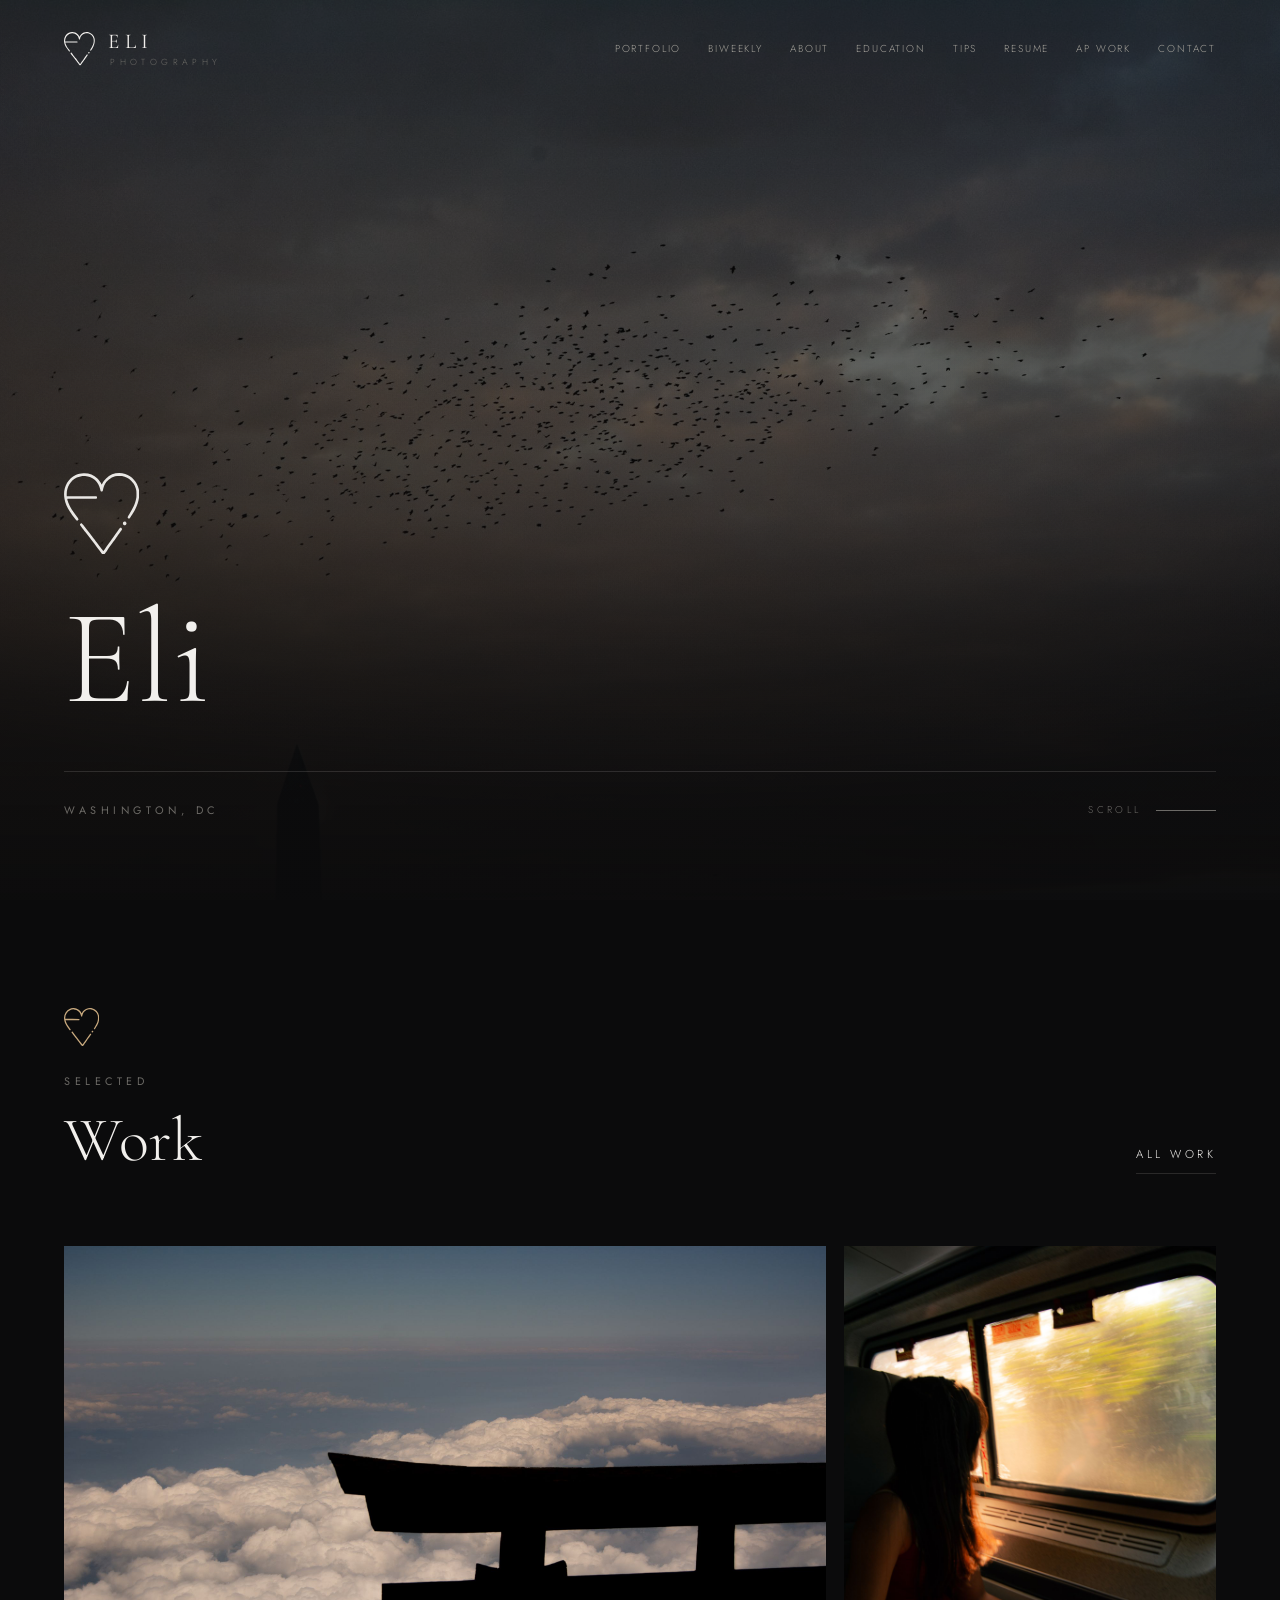
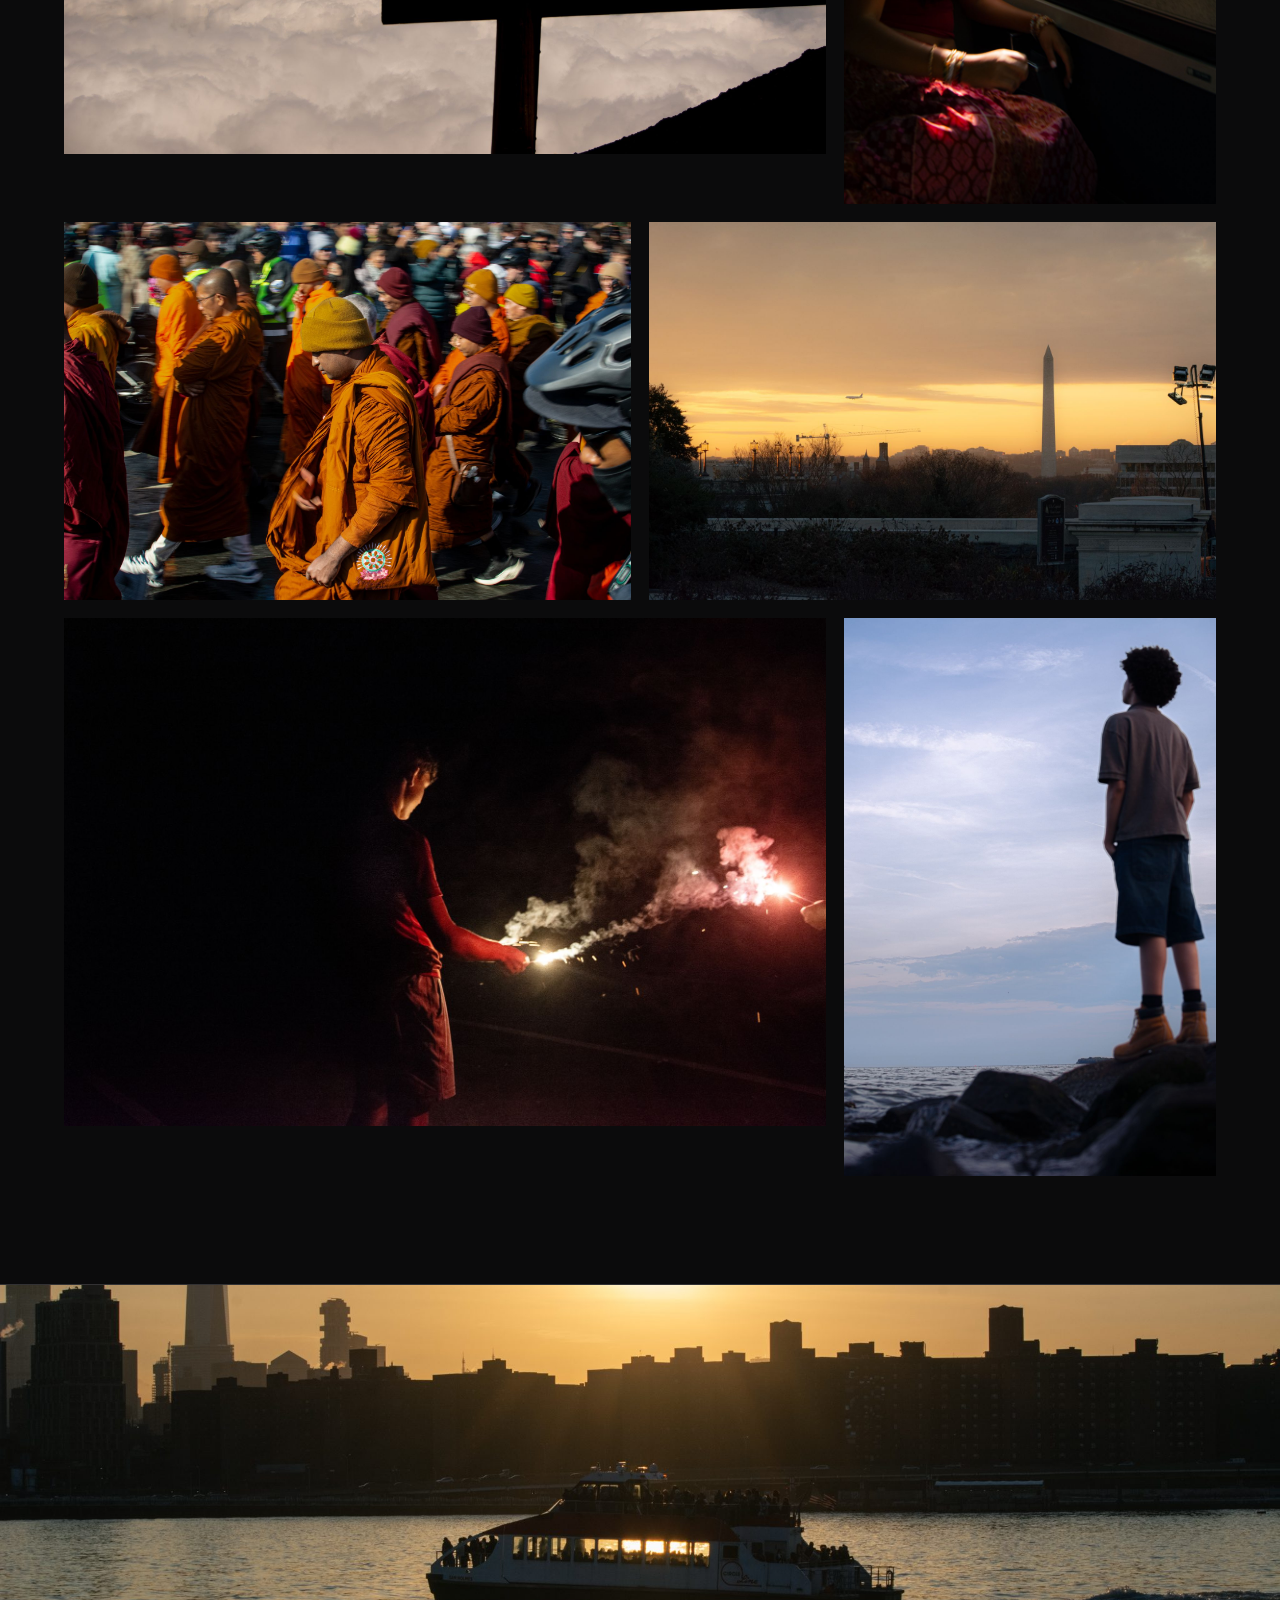
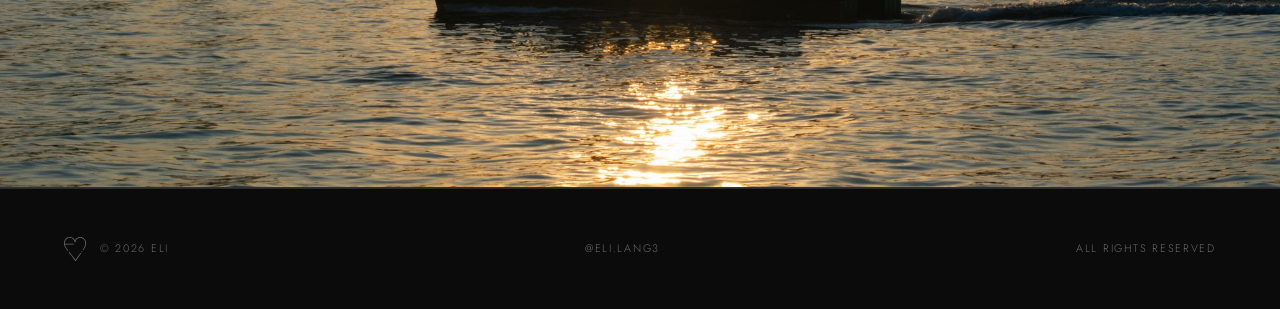
==== commit 19df8b30: "Build out the site into the eight tabs the class brief asks for The brief wants Home, Portfolio, Abo" ====
--- a/index.html
+++ b/index.html
@@ -28,7 +28,7 @@
 
 <!-- ============================ HEADER ============================ -->
 <header class="header" id="header">
-  <a class="brand" href="#top" aria-label="Eli Photography — home">
+  <a class="brand" href="index.html" aria-label="Eli Photography — home">
     <svg viewBox="0 0 91.93 100" class="mark brand__mark" aria-hidden="true"><use href="#mark"/></svg>
     <span class="brand__type">
       <b>Eli</b>
@@ -37,10 +37,14 @@
   </a>
 
   <nav class="nav" id="nav">
-    <a href="#work">Work</a>
+    <a href="portfolio.html">Portfolio</a>
     <a href="biweekly.html">Biweekly</a>
-    <a href="#about">About</a>
-    <a href="#contact">Contact</a>
+    <a href="about.html">About</a>
+    <a href="education.html">Education</a>
+    <a href="tips.html">Tips</a>
+    <a href="resume.html">Resume</a>
+    <a href="ap-work.html">AP Work</a>
+    <a href="contact.html">Contact</a>
   </nav>
 
   <button class="burger" id="burger" aria-label="Menu" aria-expanded="false" aria-controls="nav">
@@ -73,198 +77,46 @@
       <span class="eyebrow">Selected</span>
       <h2 class="h-display">Work</h2>
     </div>
-    <div class="filters" id="filters">
-      <button class="is-active" data-filter="all">All</button>
-      <button data-filter="city">City</button>
-      <button data-filter="land">Land</button>
-      <button data-filter="people">People</button>
-    </div>
+    <a class="link-line" href="portfolio.html">All work</a>
   </div>
 
   <div class="groups" id="groups">
-    <div class="grid" data-group="city">
-      <figure class="tile tile--full reveal" data-d="1" tabindex="0">
+    <div class="grid">
+      <figure class="tile tile--wide reveal" data-d="1" tabindex="0">
+        <img src="images/torii-clouds.jpg" alt="A torii gate above the cloud line" loading="lazy">
+        <svg viewBox="0 0 91.93 100" class="mark tile__mark" aria-hidden="true"><use href="#mark"/></svg>
+        <figcaption><span>Travel</span><p>A torii gate stands above a sea of cloud.</p></figcaption>
+      </figure>
+
+      <figure class="tile tile--tall reveal" data-d="2" tabindex="0">
+        <img src="images/eli_3552.jpg" alt="A passenger at the train window" loading="lazy">
+        <svg viewBox="0 0 91.93 100" class="mark tile__mark" aria-hidden="true"><use href="#mark"/></svg>
+        <figcaption><span>Portraits</span><p>A passenger rests against a train window, the country outside drawn to green.</p></figcaption>
+      </figure>
+
+      <figure class="tile tile--half reveal" tabindex="0">
         <img src="images/monks-procession.jpg" alt="Monks moving through a crowd, panned" loading="lazy">
         <svg viewBox="0 0 91.93 100" class="mark tile__mark" aria-hidden="true"><use href="#mark"/></svg>
-        <figcaption><span>City</span><p>Monks in robes make their way through a crowd gathered along the route.</p></figcaption>
+        <figcaption><span>Photojournalism</span><p>Monks in robes make their way through a crowd gathered along the route.</p></figcaption>
+      </figure>
+
+      <figure class="tile tile--half reveal" data-d="1" tabindex="0">
+        <img src="images/jesus-12.jpg" alt="The Washington Monument at sunset" loading="lazy">
+        <svg viewBox="0 0 91.93 100" class="mark tile__mark" aria-hidden="true"><use href="#mark"/></svg>
+        <figcaption><span>Landscapes</span><p>A plane on approach crosses behind the Washington Monument at sunset.</p></figcaption>
       </figure>
 
       <figure class="tile tile--wide reveal" data-d="2" tabindex="0">
-        <img src="images/kyoto-bus.jpg" alt="A city bus crossing an empty Kyoto junction" loading="lazy">
+        <img src="images/sparkler-night.jpg" alt="Lighting a flare after dark" loading="lazy">
         <svg viewBox="0 0 91.93 100" class="mark tile__mark" aria-hidden="true"><use href="#mark"/></svg>
-        <figcaption><span>City</span><p>A city bus crosses an empty intersection beneath a no-entry sign.</p></figcaption>
+        <figcaption><span>Portraits</span><p>A person in a red jacket holds a lit firework, smoke trailing off into the dark.</p></figcaption>
       </figure>
 
       <figure class="tile tile--tall reveal" tabindex="0">
-        <img src="images/bando-22.jpg" alt="Flag mural behind a parked truck" loading="lazy">
-        <svg viewBox="0 0 91.93 100" class="mark tile__mark" aria-hidden="true"><use href="#mark"/></svg>
-        <figcaption><span>City</span><p>A box truck passes a wall-sized American flag in lights.</p></figcaption>
-      </figure>
-
-      <figure class="tile tile--wide reveal" data-d="1" tabindex="0">
-        <img src="images/bando-19.jpg" alt="Steam rising over a Manhattan crossing" loading="lazy">
-        <svg viewBox="0 0 91.93 100" class="mark tile__mark" aria-hidden="true"><use href="#mark"/></svg>
-        <figcaption><span>City</span><p>Steam vents from a street stack, lit pink by the signs above it, as a traffic light holds red.</p></figcaption>
-      </figure>
-
-      <figure class="tile tile--sq reveal" data-d="2" tabindex="0">
-        <img src="images/eli_6638.jpg" alt="A skateboard propped on a shop front" loading="lazy">
-        <svg viewBox="0 0 91.93 100" class="mark tile__mark" aria-hidden="true"><use href="#mark"/></svg>
-        <figcaption><span>City</span><p>A skateboarder in a knit cap pulls open a shop door, board in one hand.</p></figcaption>
-      </figure>
-
-      <figure class="tile tile--half reveal" tabindex="0">
-        <img src="images/eli_3066.jpg" alt="Torii gates at Fushimi Inari" loading="lazy">
-        <svg viewBox="0 0 91.93 100" class="mark tile__mark" aria-hidden="true"><use href="#mark"/></svg>
-        <figcaption><span>City</span><p>Vermilion torii gates stand end to end over a footpath, black characters inked down each column.</p></figcaption>
-      </figure>
-
-      <figure class="tile tile--half reveal" data-d="1" tabindex="0">
-        <img src="images/bando-18.jpg" alt="Crowd under the Canal Street signs" loading="lazy">
-        <svg viewBox="0 0 91.93 100" class="mark tile__mark" aria-hidden="true"><use href="#mark"/></svg>
-        <figcaption><span>City</span><p>Pedestrians gather below the street signs at Canal Street and Lafayette Street.</p></figcaption>
-      </figure>
-
-      <figure class="tile tile--half reveal" data-d="2" tabindex="0">
-        <img src="images/scooter-night.jpg" alt="A scooter through the neon, dragged" loading="lazy">
-        <svg viewBox="0 0 91.93 100" class="mark tile__mark" aria-hidden="true"><use href="#mark"/></svg>
-        <figcaption><span>City</span><p>Traffic draws out into streaks of neon in a long exposure.</p></figcaption>
-      </figure>
-
-      <figure class="tile tile--sq6 tile--drop reveal" tabindex="0">
-        <img src="images/forest-sign.jpg" alt="A roadside sign against the treeline" loading="lazy">
-        <svg viewBox="0 0 91.93 100" class="mark tile__mark" aria-hidden="true"><use href="#mark"/></svg>
-        <figcaption><span>City</span><p>A marker for a fire-fighting water supply stands at the treeline.</p></figcaption>
-      </figure>
-    </div>
-
-    <div class="grid" data-group="land">
-      <figure class="tile tile--full tile--bleed reveal" data-d="1" tabindex="0">
-        <img src="images/torii-clouds.jpg" alt="A torii gate above the cloud line" loading="lazy">
-        <svg viewBox="0 0 91.93 100" class="mark tile__mark" aria-hidden="true"><use href="#mark"/></svg>
-        <figcaption><span>Land</span><p>A torii gate stands above a sea of cloud.</p></figcaption>
-      </figure>
-
-      <figure class="tile tile--wide reveal" data-d="2" tabindex="0">
-        <img src="images/fuji-scree.jpg" alt="Cloud moving across the volcanic slope" loading="lazy">
-        <svg viewBox="0 0 91.93 100" class="mark tile__mark" aria-hidden="true"><use href="#mark"/></svg>
-        <figcaption><span>Land</span><p>Cloud spills across a slope of red volcanic scree.</p></figcaption>
-      </figure>
-
-      <figure class="tile tile--sq reveal" tabindex="0">
-        <img src="images/eli_3165.jpg" alt="Mount Fuji at sunset from the train" loading="lazy">
-        <svg viewBox="0 0 91.93 100" class="mark tile__mark" aria-hidden="true"><use href="#mark"/></svg>
-        <figcaption><span>Land</span><p>A conical peak catches the last light, seen through the window of a moving train.</p></figcaption>
-      </figure>
-
-      <figure class="tile tile--half reveal" data-d="1" tabindex="0">
-        <img src="images/lotus-pagoda.jpg" alt="A lotus in flower below the pagoda" loading="lazy">
-        <svg viewBox="0 0 91.93 100" class="mark tile__mark" aria-hidden="true"><use href="#mark"/></svg>
-        <figcaption><span>Land</span><p>A lotus stands in flower above the leaves, a green temple roof behind it.</p></figcaption>
-      </figure>
-
-      <figure class="tile tile--half reveal" data-d="2" tabindex="0">
-        <img src="images/deer-dusk.jpg" alt="A buck in the sea oats at dusk" loading="lazy">
-        <svg viewBox="0 0 91.93 100" class="mark tile__mark" aria-hidden="true"><use href="#mark"/></svg>
-        <figcaption><span>Land</span><p>A buck stands in the sea oats at dusk.</p></figcaption>
-      </figure>
-
-      <figure class="tile tile--half reveal" tabindex="0">
-        <img src="images/river-rapids.jpg" alt="A boulder standing in the rapids" loading="lazy">
-        <svg viewBox="0 0 91.93 100" class="mark tile__mark" aria-hidden="true"><use href="#mark"/></svg>
-        <figcaption><span>Land</span><p>A boulder splits the whitewater below a wooded ridge.</p></figcaption>
-      </figure>
-
-      <figure class="tile tile--half reveal" data-d="1" tabindex="0">
-        <img src="images/garden-dusk.jpg" alt="A city garden going over at dusk" loading="lazy">
-        <svg viewBox="0 0 91.93 100" class="mark tile__mark" aria-hidden="true"><use href="#mark"/></svg>
-        <figcaption><span>Land</span><p>Rowhouses stand behind a community garden at last light.</p></figcaption>
-      </figure>
-
-      <figure class="tile tile--half reveal" data-d="2" tabindex="0">
-        <img src="images/egret-shallows.jpg" alt="An egret hunting the shallows" loading="lazy">
-        <svg viewBox="0 0 91.93 100" class="mark tile__mark" aria-hidden="true"><use href="#mark"/></svg>
-        <figcaption><span>Land</span><p>An egret strikes at the shallows.</p></figcaption>
-      </figure>
-
-      <figure class="tile tile--half reveal" tabindex="0">
-        <img src="images/dog-surf.jpg" alt="A dog walking out of the surf at sunset" loading="lazy">
-        <svg viewBox="0 0 91.93 100" class="mark tile__mark" aria-hidden="true"><use href="#mark"/></svg>
-        <figcaption><span>Land</span><p>A dog walks out of the surf into the light.</p></figcaption>
-      </figure>
-
-      <figure class="tile tile--full reveal" data-d="1" tabindex="0">
-        <img src="images/jesus-12.jpg" alt="The Washington Monument at sunset" loading="lazy">
-        <svg viewBox="0 0 91.93 100" class="mark tile__mark" aria-hidden="true"><use href="#mark"/></svg>
-        <figcaption><span>Land</span><p>A plane on approach crosses behind the Washington Monument at sunset.</p></figcaption>
-      </figure>
-    </div>
-
-    <div class="grid" data-group="people">
-      <figure class="tile tile--wide reveal" data-d="2" tabindex="0">
-        <img src="images/sparkler-night.jpg" alt="Lighting a flare after dark" loading="lazy">
-        <svg viewBox="0 0 91.93 100" class="mark tile__mark" aria-hidden="true"><use href="#mark"/></svg>
-        <figcaption><span>People</span><p>A person in a red jacket holds a lit firework, smoke trailing off into the dark.</p></figcaption>
-      </figure>
-
-      <figure class="tile tile--tall reveal" tabindex="0">
-        <img src="images/jesus-26.jpg" alt="Watching the ducks on a red reflecting pool" loading="lazy">
-        <svg viewBox="0 0 91.93 100" class="mark tile__mark" aria-hidden="true"><use href="#mark"/></svg>
-        <figcaption><span>People</span><p>A visitor sits at the edge of a reflecting pool, ducks on the water, the basin lit red.</p></figcaption>
-      </figure>
-
-      <figure class="tile tile--wide reveal" data-d="1" tabindex="0">
-        <img src="images/cliff-figure.jpg" alt="Sitting out on the ice plant above the sea" loading="lazy">
-        <svg viewBox="0 0 91.93 100" class="mark tile__mark" aria-hidden="true"><use href="#mark"/></svg>
-        <figcaption><span>People</span><p>A figure sits on a bluff of flowering ice plant above the sea.</p></figcaption>
-      </figure>
-
-      <figure class="tile tile--tall reveal" data-d="2" tabindex="0">
         <img src="images/bando-97.jpg" alt="Standing out on the rocks" loading="lazy">
         <svg viewBox="0 0 91.93 100" class="mark tile__mark" aria-hidden="true"><use href="#mark"/></svg>
-        <figcaption><span>People</span><p>A boy stands on the rocks, looking out over the water.</p></figcaption>
+        <figcaption><span>Portraits</span><p>A boy stands on the rocks, looking out over the water.</p></figcaption>
       </figure>
-
-      <figure class="tile tile--tall reveal" tabindex="0">
-        <img src="images/eli_3552.jpg" alt="A passenger at the train window" loading="lazy">
-        <svg viewBox="0 0 91.93 100" class="mark tile__mark" aria-hidden="true"><use href="#mark"/></svg>
-        <figcaption><span>People</span><p>A passenger rests against a train window, the country outside drawn to green.</p></figcaption>
-      </figure>
-
-      <figure class="tile tile--tall reveal" data-d="1" tabindex="0">
-        <img src="images/eli_6598.jpg" alt="Silhouette at the shoreline" loading="lazy">
-        <svg viewBox="0 0 91.93 100" class="mark tile__mark" aria-hidden="true"><use href="#mark"/></svg>
-        <figcaption><span>People</span><p>A figure stands arms out against the backlit surf.</p></figcaption>
-      </figure>
-
-      <figure class="tile tile--tall reveal" data-d="2" tabindex="0">
-        <img src="images/bando-59.jpg" alt="Reaching for the serve" loading="lazy">
-        <svg viewBox="0 0 91.93 100" class="mark tile__mark" aria-hidden="true"><use href="#mark"/></svg>
-        <figcaption><span>People</span><p>A player reaches to serve against an open sky.</p></figcaption>
-      </figure>
-
-      <figure class="tile tile--full reveal" tabindex="0">
-        <img src="images/bando-45.jpg" alt="A cast rod drawn over two at the rail" loading="lazy">
-        <svg viewBox="0 0 91.93 100" class="mark tile__mark" aria-hidden="true"><use href="#mark"/></svg>
-        <figcaption><span>People</span><p>A fishing rod and its line cut across the frame as two figures stand at the pier rail beyond.</p></figcaption>
-      </figure>
-    </div>
-  </div>
-</section>
-
-<!-- ============================ ABOUT ============================ -->
-<section class="section section--alt" id="about">
-  <div class="split">
-    <div class="split__media reveal">
-      <img src="images/bando-92.jpg" alt="Eli, reflected in a wing mirror" loading="lazy">
-    </div>
-
-    <div class="reveal" data-d="1">
-      <span class="eyebrow">About</span>
-      <h2 class="h-display" style="margin-top:1.1rem">Eli</h2>
-      <!-- Replace this placeholder with your own bio, and delete class="placeholder" -->
-      <p class="lede placeholder">Placeholder — write your bio here. Two or three sentences: what you shoot, how you work, and anything a client should know before getting in touch.</p>
-      <p style="margin-top:2.4rem"><a class="link-line" href="#contact">Contact</a></p>
     </div>
   </div>
 </section>
@@ -274,43 +126,10 @@
   <img src="images/bando-20.jpg" alt="Manhattan skyline at sunset from the East River" loading="lazy">
 </section>
 
-<!-- ============================ CONTACT ============================ -->
-<section class="section" id="contact">
-  <div class="contact">
-    <div class="reveal">
-      <span class="eyebrow">Contact</span>
-      <h2 class="h-display" style="margin-top:1.1rem">Get in touch</h2>
-
-      <dl style="margin:2.5rem 0 0">
-        <div class="detail"><dt>Email</dt><dd><a href="mailto:trintigon@gmail.com">trintigon@gmail.com</a></dd></div>
-        <div class="detail"><dt>Based</dt><dd>Washington, DC</dd></div>
-        <div class="detail"><dt>Instagram</dt><dd><a href="https://instagram.com/eli.lang3" target="_blank" rel="noopener">@eli.lang3</a></dd></div>
-        <div class="detail"><dt>Booking</dt><dd>2026 — open</dd></div>
-      </dl>
-    </div>
-
-    <form class="form reveal" data-d="1" id="form">
-      <div class="field">
-        <input type="text" id="name" name="name" placeholder=" " required>
-        <label for="name">Name</label>
-      </div>
-      <div class="field">
-        <input type="email" id="email" name="email" placeholder=" " required>
-        <label for="email">Email</label>
-      </div>
-      <div class="field">
-        <textarea id="message" name="message" placeholder=" " required></textarea>
-        <label for="message">Message</label>
-      </div>
-      <button class="btn" type="submit"><span>Send</span></button>
-      <p class="form-note" id="note"></p>
-    </form>
-  </div>
-</section>
 
 <!-- ============================ FOOTER ============================ -->
 <footer class="footer">
-  <a class="footer__brand" href="#top">
+  <a class="footer__brand" href="index.html">
     <svg viewBox="0 0 91.93 100" class="mark footer__mark" aria-hidden="true"><use href="#mark"/></svg>
     <span>&copy; <span id="year">2026</span> Eli</span>
   </a>
--- a/assets/site.css
+++ b/assets/site.css
@@ -98,10 +98,10 @@
   font-size:.55rem;letter-spacing:.5em;text-transform:uppercase;
   color:var(--ink-faint);margin-top:.25rem;padding-left:.2em;
 }
-.nav{display:flex;align-items:center;gap:2.6rem}
+.nav{display:flex;align-items:center;gap:1.7rem}
 .nav a{
   position:relative;
-  font-size:.7rem;letter-spacing:.24em;text-transform:uppercase;
+  font-size:.63rem;letter-spacing:.18em;text-transform:uppercase;white-space:nowrap;
   color:var(--ink-dim);
   transition:color .4s var(--ease);
 }
@@ -111,6 +111,8 @@
   transform:scaleX(0);transform-origin:right;
   transition:transform .5s var(--ease);
 }
+.nav a[aria-current="page"]{color:var(--ink)}
+.nav a[aria-current="page"]::after{transform:scaleX(1);transform-origin:left}
 .nav a:hover{color:var(--ink)}
 .nav a:hover::after{transform:scaleX(1);transform-origin:left}
 
@@ -453,7 +455,7 @@
   .tile,.tile--tall{grid-column:span 6}
   .tile--half{grid-column:span 6}
 }
-@media(max-width:760px){
+@media(max-width:1040px){
   .burger{display:block}
   .nav{
     position:fixed;inset:0;z-index:70;
@@ -551,3 +553,16 @@
   .entry__frame figcaption{padding-right:0}
   .entry__date{margin-left:0}
 }
+
+/* ============================================================
+   PORTFOLIO + TEXT PAGES
+   ============================================================ */
+/* the filters are their own row now that Portfolio has its own page */
+.section > .filters{margin-bottom:clamp(2rem,5vw,3.5rem)}
+
+.prose{max-width:62ch}
+.prose .lede{max-width:none}
+.prose .lede + .lede{margin-top:1.3rem}
+
+/* a page head with nothing under it should not leave the footer floating */
+.page-head + .section{min-height:34vh}
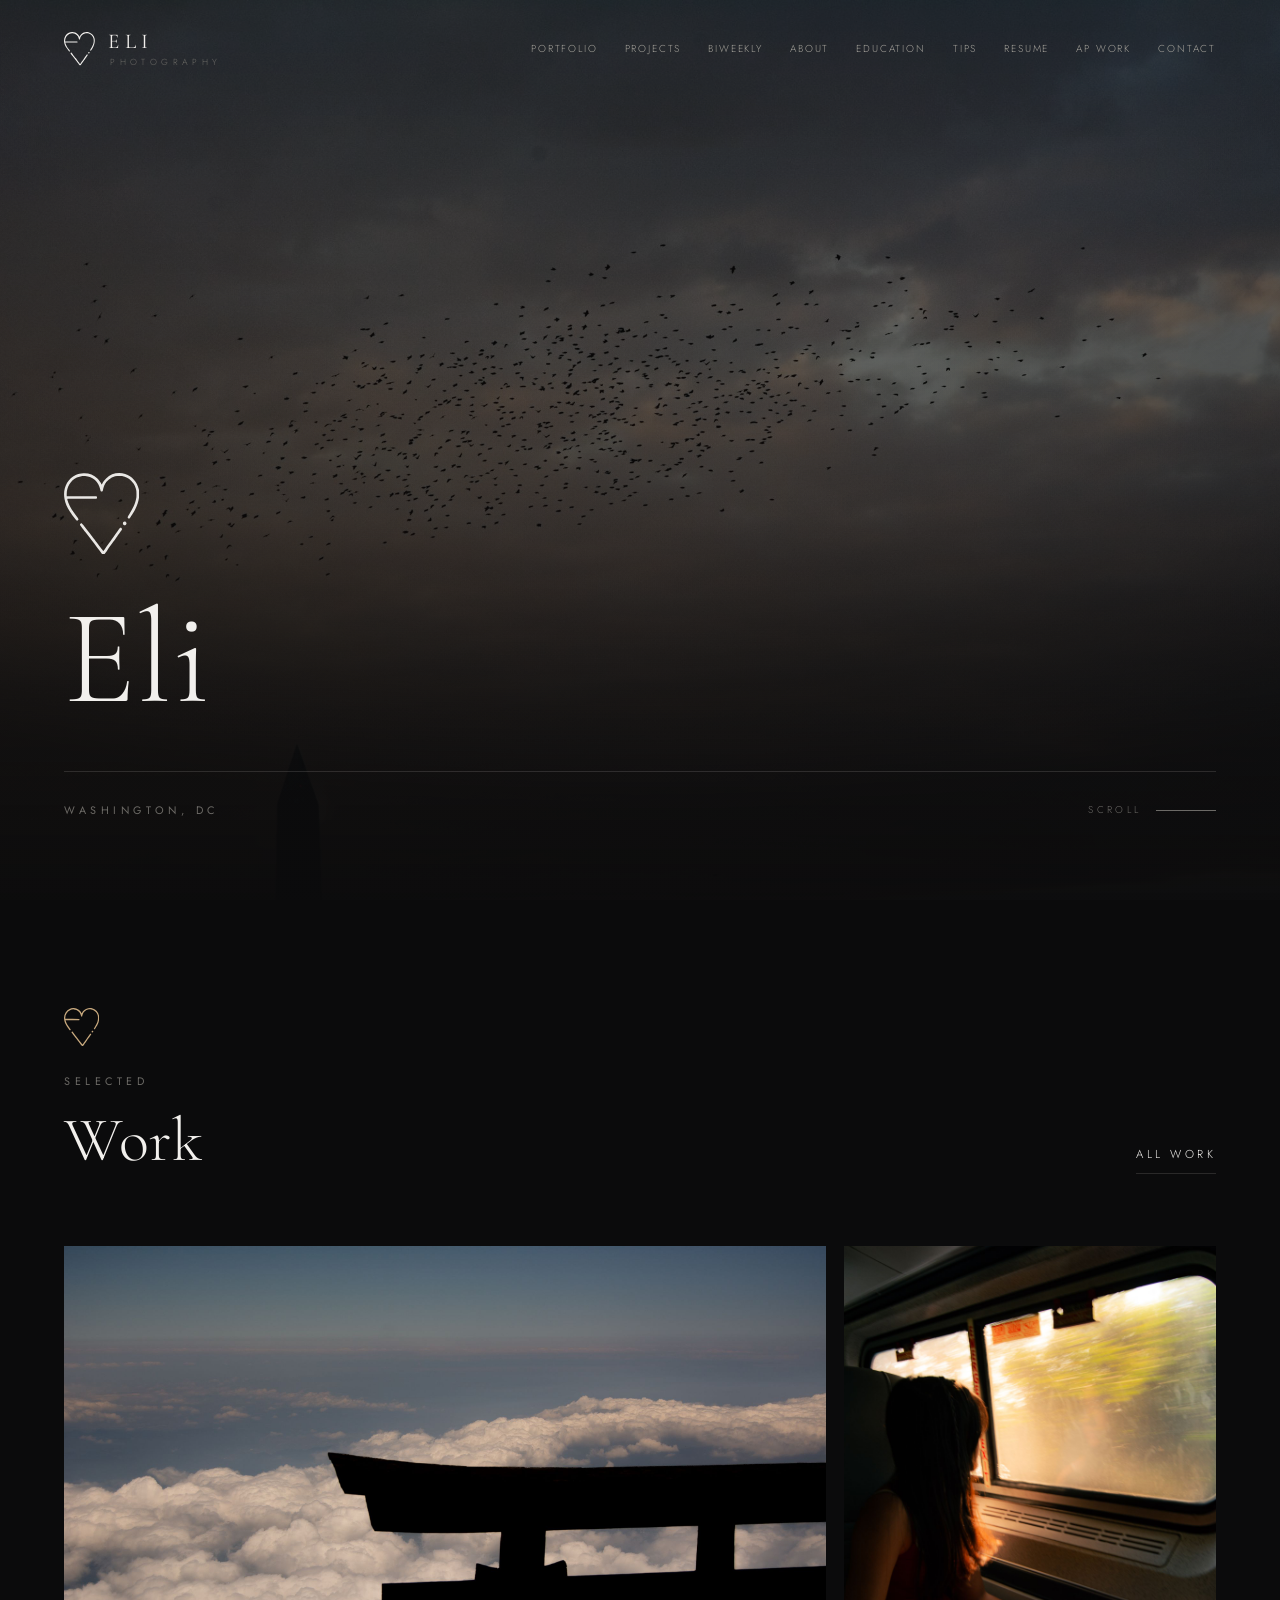
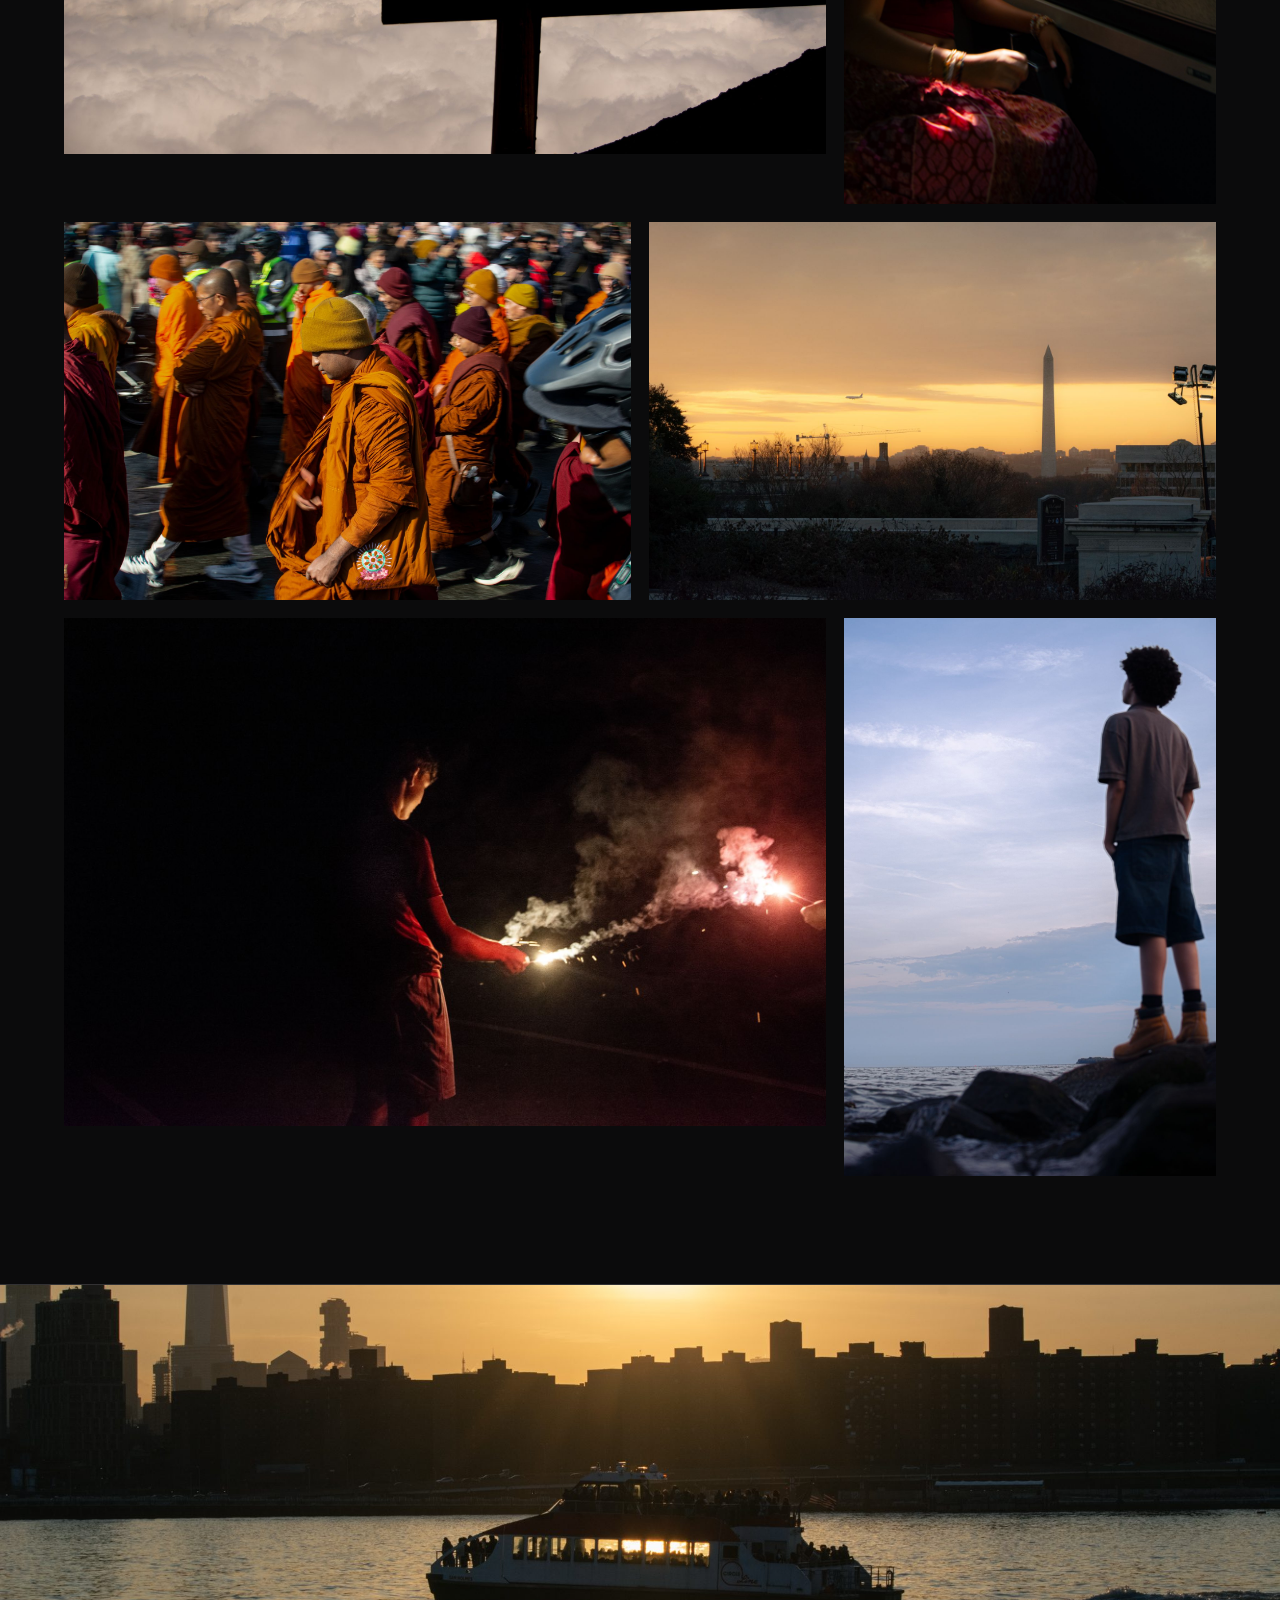
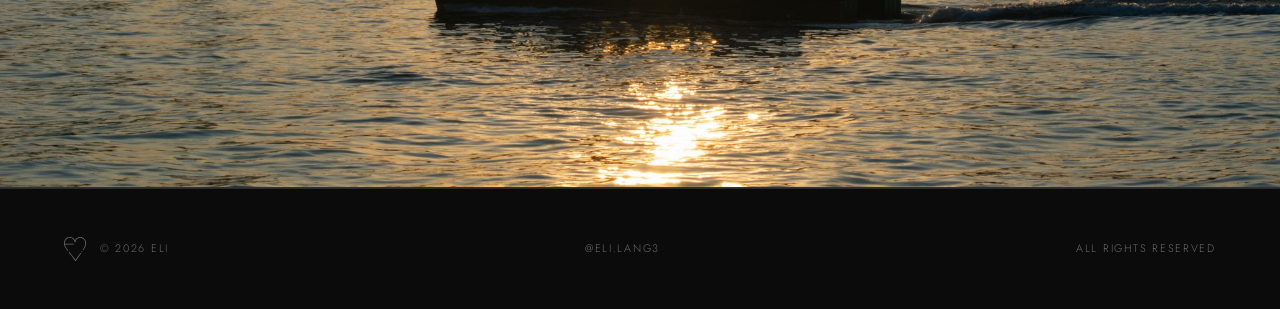
==== commit 7f8f7c38: "Add a Projects page and make the unwritten pages neutral The site showed only the biweekly theme pho" ====
--- a/index.html
+++ b/index.html
@@ -38,6 +38,7 @@
 
   <nav class="nav" id="nav">
     <a href="portfolio.html">Portfolio</a>
+    <a href="projects.html">Projects</a>
     <a href="biweekly.html">Biweekly</a>
     <a href="about.html">About</a>
     <a href="education.html">Education</a>
--- a/assets/site.css
+++ b/assets/site.css
@@ -542,7 +542,11 @@
   width:auto;max-width:100%;padding:1.1rem 0 0;
   font-size:.86rem;line-height:1.6;color:var(--ink-dim);
 }
-.entry__frame figcaption p{margin:.4rem 0 0;max-width:52ch;font-size:inherit;color:inherit}
+.entry__frame figcaption b{font-size:1.5rem;line-height:1.2}
+.entry__frame figcaption p{margin:.7rem 0 0;max-width:62ch;font-size:inherit;color:inherit}
+/* the exposure line is reference, not reading */
+.entry__exif{margin-top:.9rem!important;font-size:.7rem;letter-spacing:.1em;
+  color:var(--ink-faint);font-variant-numeric:tabular-nums}
 .log__empty{
   border-top:1px solid var(--line);padding-top:1.4rem;margin:0;
   font-size:.68rem;letter-spacing:.3em;text-transform:uppercase;color:var(--ink-faint);
@@ -566,3 +570,46 @@
 
 /* a page head with nothing under it should not leave the footer floating */
 .page-head + .section{min-height:34vh}
+
+/* ============================================================
+   PROJECTS
+   One section per class project: a title, the date and the medium,
+   then the work. Frames take their own proportions, so a square
+   logo, a portrait print and a wide contact sheet all sit together
+   without any of them being cropped.
+   ============================================================ */
+.projects{
+  max-width:74rem;margin-inline:auto;
+  display:flex;flex-direction:column;gap:clamp(4rem,10vw,8rem);
+}
+.project__meta{border-top:1px solid var(--line);padding-top:1.1rem;margin-bottom:1.7rem}
+.project__title{
+  font-family:var(--display);font-weight:300;line-height:1.15;margin:0;
+  font-size:clamp(1.5rem,3.4vw,2.2rem);letter-spacing:.01em;
+}
+.project__detail{
+  display:block;margin-top:.6rem;
+  font-size:.62rem;letter-spacing:.3em;text-transform:uppercase;color:var(--ink-faint);
+}
+.project__frames{
+  display:grid;gap:clamp(.8rem,2vw,1.4rem);
+  grid-template-columns:repeat(auto-fit,minmax(min(100%,300px),1fr));
+  align-items:start;
+}
+/* a lone frame is capped by its own shape rather than filling the column */
+.project__frames[data-n="1"]{max-width:min(100%,calc(62vh * var(--ar,1.5)))}
+.project__frame{
+  grid-column:auto;aspect-ratio:var(--ar,1.5);
+  overflow:hidden;background:var(--bg-raise);
+}
+.project__frame--lead{grid-column:1/-1;max-width:min(100%,calc(66vh * var(--ar,1.5)))}
+.project__frame img{width:100%;height:100%;object-fit:contain;transform:none}
+.project__frame::after{display:none}
+.project__frame:hover img,.project__frame:focus-visible img{transform:none}
+
+.prose__more{margin-top:2.4rem}
+
+@media(max-width:760px){
+  .project__frames{grid-template-columns:1fr}
+  .project__frames[data-n="1"],.project__frame--lead{max-width:100%}
+}
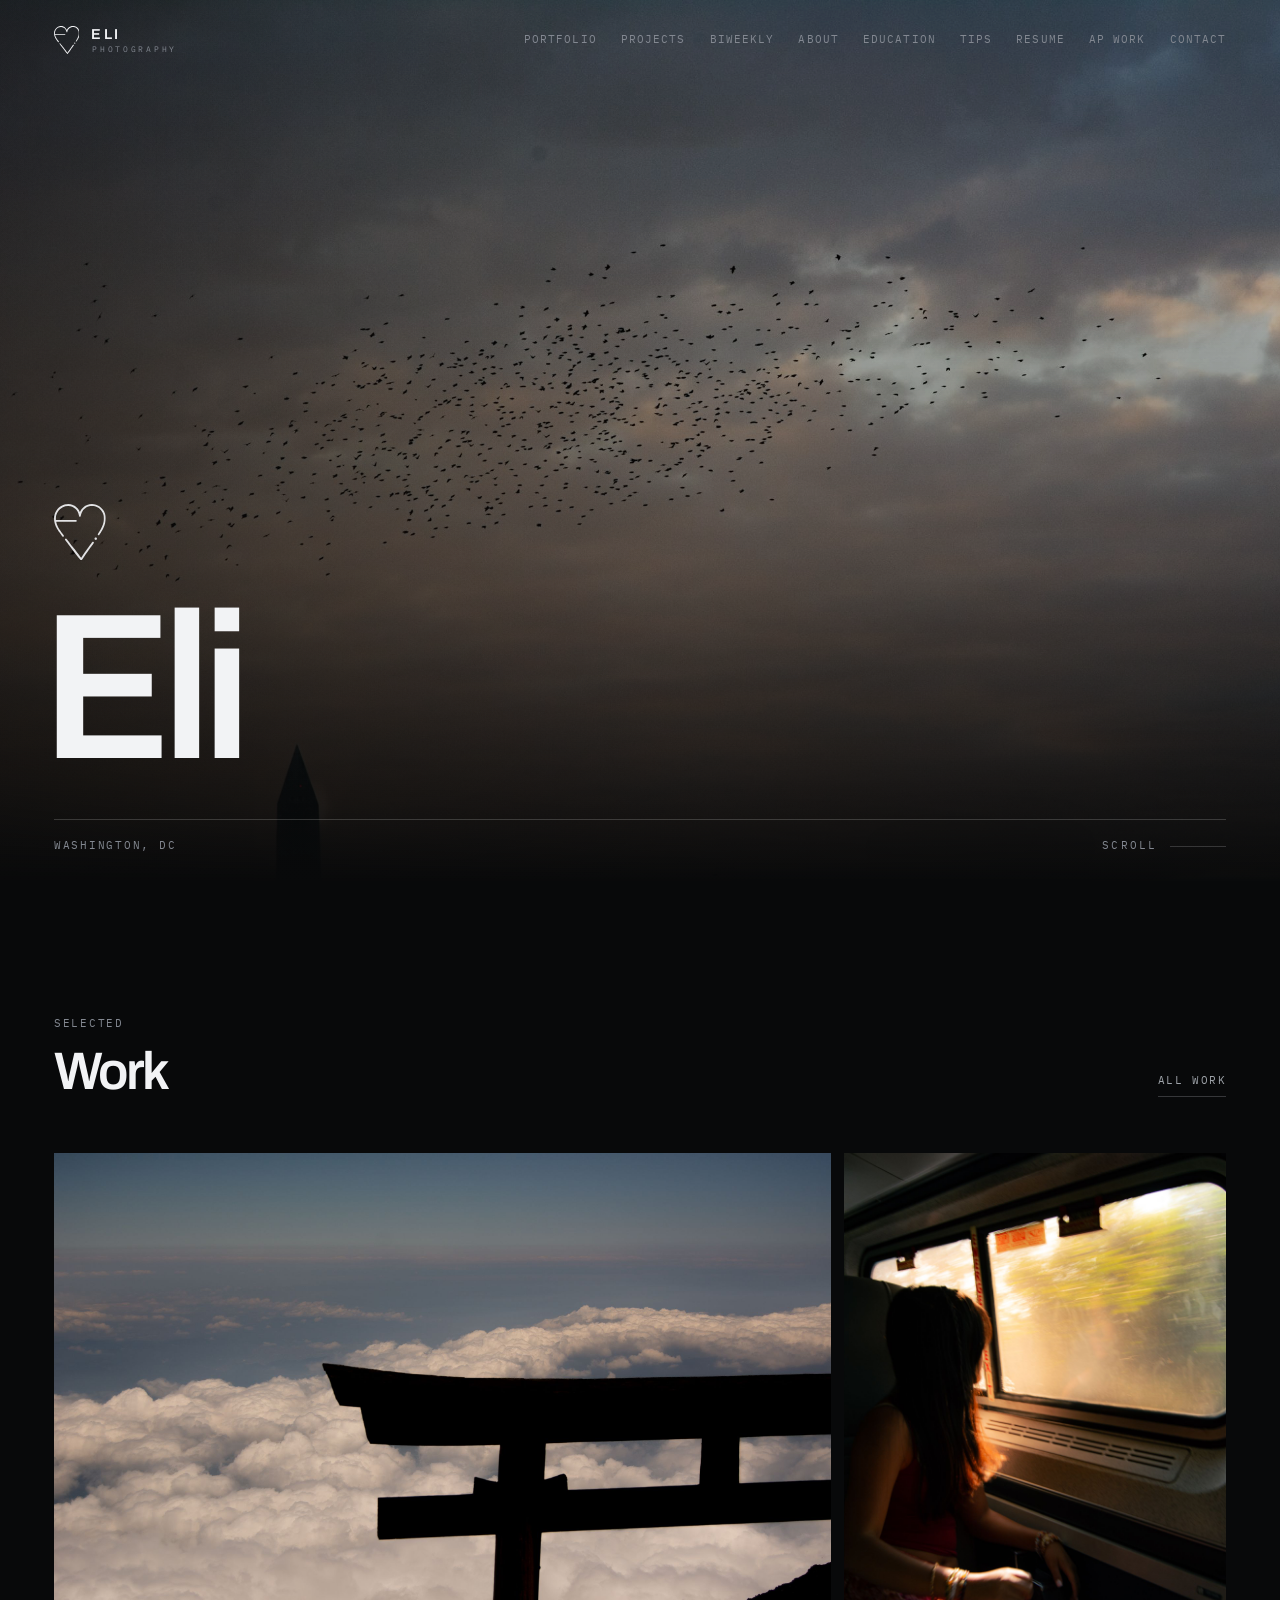
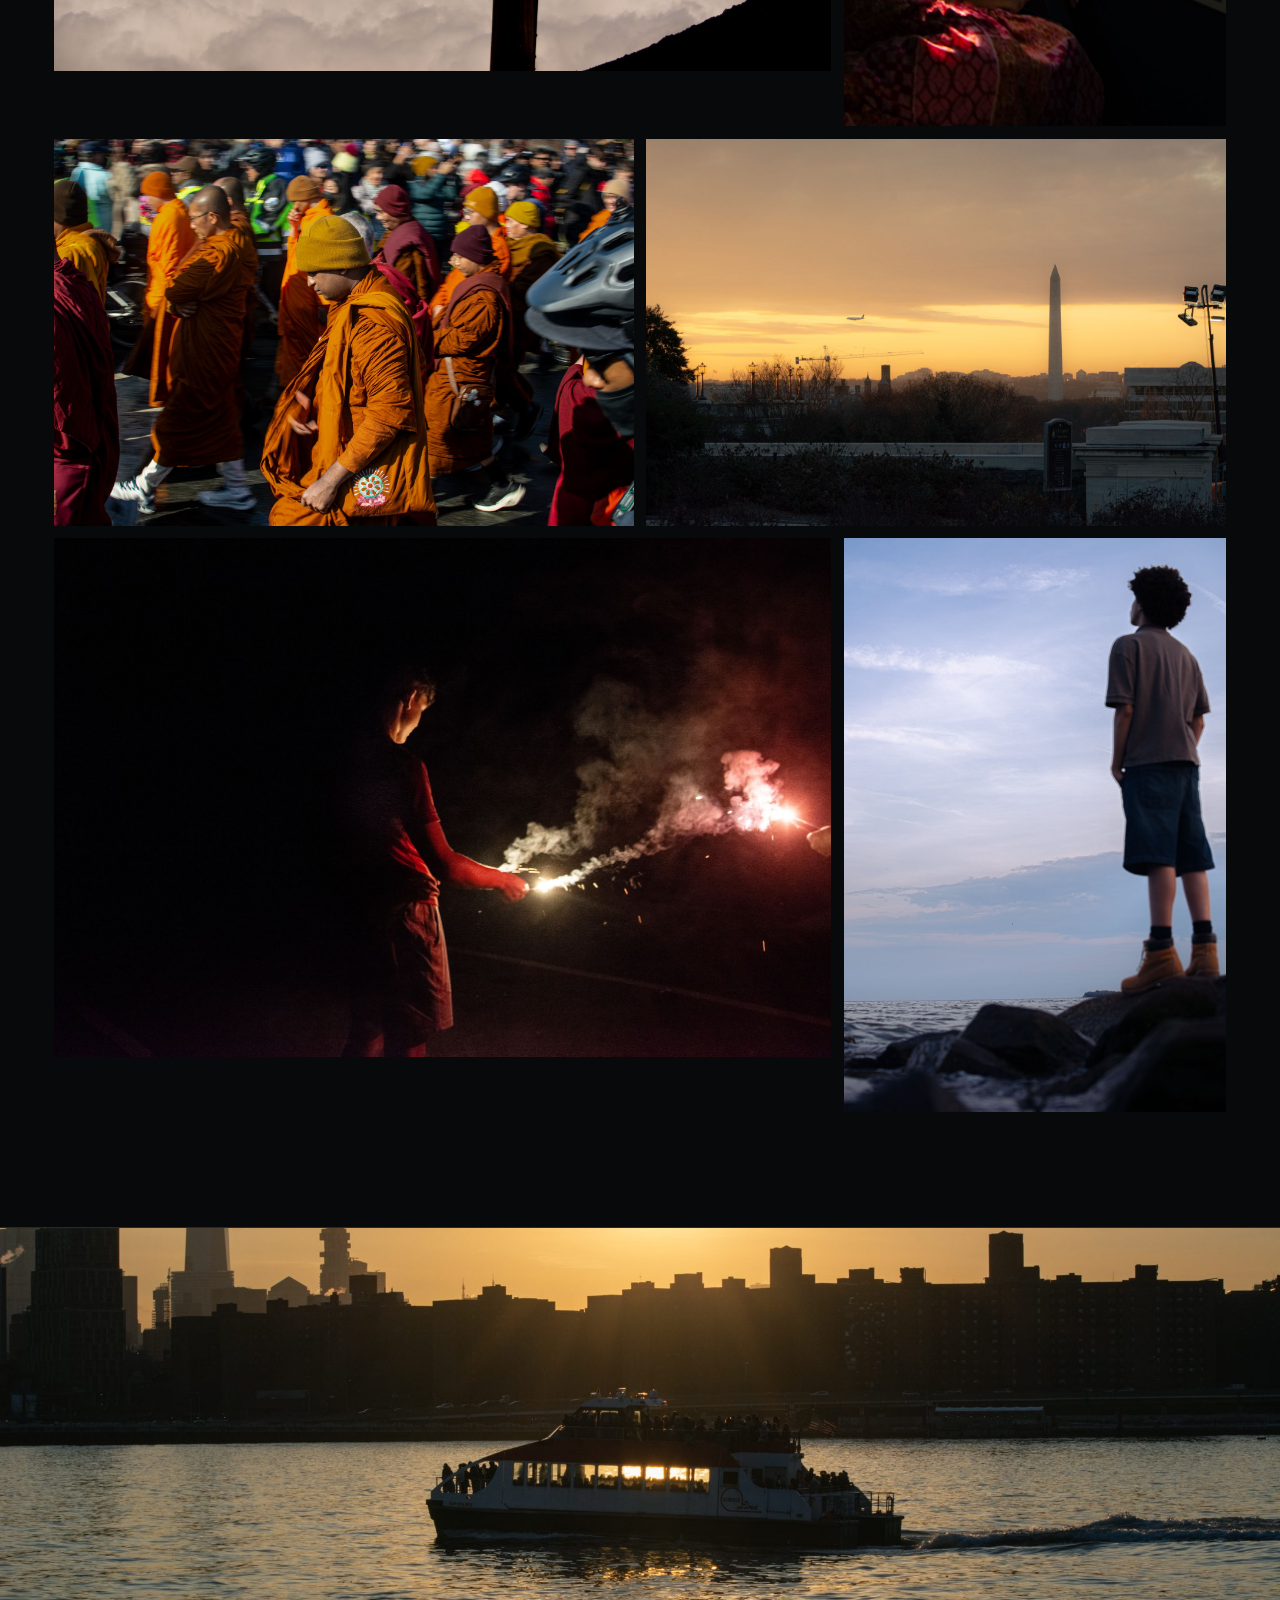
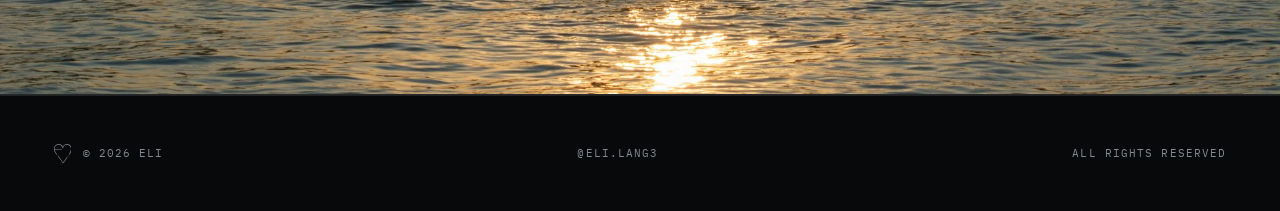
==== commit e3210776: "Redesign pass: art direction, typography, motion The site was a dark Squarespace-shaped template — C" ====
--- a/index.html
+++ b/index.html
@@ -5,21 +5,20 @@
 <meta name="viewport" content="width=device-width, initial-scale=1">
 <title>Eli — Photography</title>
 <meta name="description" content="Eli — photographer, Washington DC.">
-<meta name="theme-color" content="#0b0b0c">
-<link rel="icon" href="data:image/svg+xml,<svg xmlns='http://www.w3.org/2000/svg' viewBox='0 0 91.93 100'><path fill='%2523f2f0ed' d='M47.24 99.69C47.05 99.52 45.88 98.04 44.64 96.4C42.01 92.92 33.57 81.93 26.05 72.19C23.14 68.43 20.47 64.97 20.12 64.5C19.14 63.22 19.29 62.09 20.52 61.58C21.71 61.09 21.5 60.86 28.25 69.65C30.89 73.07 33.45 76.39 33.95 77.02C34.44 77.64 37.8 82.01 41.4 86.71C45.0 91.41 48.0 95.26 48.07 95.26C48.13 95.26 48.9 94.26 49.77 93.03C52.58 89.06 56.5 83.5 58.6 80.53C64.55 72.08 67.64 67.76 68.04 67.32C68.68 66.64 69.66 66.65 70.36 67.35C71.0 67.99 71.03 68.68 70.47 69.49C70.24 69.82 68.77 71.9 67.19 74.12C65.61 76.34 63.88 78.79 63.34 79.56C62.79 80.33 61.26 82.5 59.92 84.39C56.97 88.54 55.89 90.07 52.55 94.82C49.02 99.83 48.88 100.0 48.17 100.0C47.85 100.0 47.43 99.86 47.24 99.69ZM73.51 63.67C72.57 63.46 71.93 62.64 71.94 61.62C71.95 60.17 72.79 59.3 74.19 59.3C74.84 59.3 75.05 59.4 75.63 59.98C76.21 60.56 76.32 60.77 76.32 61.41C76.32 62.21 75.81 63.22 75.3 63.42C74.56 63.72 74.08 63.79 73.51 63.67ZM15.42 58.05C14.91 57.86 9.88 51.17 7.3 47.25C3.69 41.77 1.77 37.35 0.7 32.07C-1.85 19.6 3.62 7.73 14.3 2.54C17.45 1.01 20.04 0.38 23.77 0.23C30.54 -0.03 36.17 2.13 40.8 6.75C42.65 8.6 44.66 11.4 45.45 13.22C45.69 13.76 45.93 14.19 45.99 14.16C46.05 14.14 46.47 13.41 46.93 12.54C48.11 10.28 49.46 8.48 51.42 6.58C57.6 0.58 66.33 -1.41 74.74 1.26C83.0 3.89 89.33 10.92 91.3 19.65C92.87 26.63 91.4 35.49 87.3 43.65C85.22 47.79 80.71 55.12 80.07 55.41C79.34 55.75 78.78 55.65 78.23 55.1C77.37 54.24 77.49 53.82 79.54 50.53C84.74 42.19 86.75 37.74 88.02 31.8C88.45 29.77 88.49 29.22 88.49 25.79C88.5 21.47 88.28 20.19 87.03 16.97C85.91 14.11 84.62 12.17 82.28 9.81C78.86 6.37 75.44 4.55 70.87 3.76C68.44 3.34 64.72 3.49 62.37 4.1C56.89 5.54 52.16 9.38 49.61 14.47C48.83 16.03 47.94 18.77 47.68 20.47C47.51 21.57 47.39 21.85 46.97 22.21C46.34 22.74 45.6 22.75 44.99 22.23C44.6 21.9 44.48 21.54 44.2 19.96C42.53 10.65 35.15 4.08 25.79 3.57C22.25 3.38 18.96 4.04 15.7 5.6C8.04 9.27 3.34 17.1 3.33 26.18L3.33 28.24L21.42 28.29L39.5 28.33L39.93 28.83C40.53 29.53 40.51 30.57 39.89 31.15L39.42 31.58L21.73 31.58C4.56 31.58 4.04 31.59 4.04 31.91C4.04 32.09 4.27 33.04 4.55 34.02C6.17 39.66 8.73 44.09 15.56 53.11C17.96 56.28 18.09 56.62 17.24 57.53C16.69 58.13 16.08 58.3 15.42 58.05Z'/></svg>">
+<meta name="theme-color" content="#08090a">
+<link rel="icon" href="data:image/svg+xml,<svg xmlns='http://www.w3.org/2000/svg' viewBox='0 0 91.93 100'><path fill='%2523f2f3f5' d='M47.24 99.69C47.05 99.52 45.88 98.04 44.64 96.4C42.01 92.92 33.57 81.93 26.05 72.19C23.14 68.43 20.47 64.97 20.12 64.5C19.14 63.22 19.29 62.09 20.52 61.58C21.71 61.09 21.5 60.86 28.25 69.65C30.89 73.07 33.45 76.39 33.95 77.02C34.44 77.64 37.8 82.01 41.4 86.71C45.0 91.41 48.0 95.26 48.07 95.26C48.13 95.26 48.9 94.26 49.77 93.03C52.58 89.06 56.5 83.5 58.6 80.53C64.55 72.08 67.64 67.76 68.04 67.32C68.68 66.64 69.66 66.65 70.36 67.35C71.0 67.99 71.03 68.68 70.47 69.49C70.24 69.82 68.77 71.9 67.19 74.12C65.61 76.34 63.88 78.79 63.34 79.56C62.79 80.33 61.26 82.5 59.92 84.39C56.97 88.54 55.89 90.07 52.55 94.82C49.02 99.83 48.88 100.0 48.17 100.0C47.85 100.0 47.43 99.86 47.24 99.69ZM73.51 63.67C72.57 63.46 71.93 62.64 71.94 61.62C71.95 60.17 72.79 59.3 74.19 59.3C74.84 59.3 75.05 59.4 75.63 59.98C76.21 60.56 76.32 60.77 76.32 61.41C76.32 62.21 75.81 63.22 75.3 63.42C74.56 63.72 74.08 63.79 73.51 63.67ZM15.42 58.05C14.91 57.86 9.88 51.17 7.3 47.25C3.69 41.77 1.77 37.35 0.7 32.07C-1.85 19.6 3.62 7.73 14.3 2.54C17.45 1.01 20.04 0.38 23.77 0.23C30.54 -0.03 36.17 2.13 40.8 6.75C42.65 8.6 44.66 11.4 45.45 13.22C45.69 13.76 45.93 14.19 45.99 14.16C46.05 14.14 46.47 13.41 46.93 12.54C48.11 10.28 49.46 8.48 51.42 6.58C57.6 0.58 66.33 -1.41 74.74 1.26C83.0 3.89 89.33 10.92 91.3 19.65C92.87 26.63 91.4 35.49 87.3 43.65C85.22 47.79 80.71 55.12 80.07 55.41C79.34 55.75 78.78 55.65 78.23 55.1C77.37 54.24 77.49 53.82 79.54 50.53C84.74 42.19 86.75 37.74 88.02 31.8C88.45 29.77 88.49 29.22 88.49 25.79C88.5 21.47 88.28 20.19 87.03 16.97C85.91 14.11 84.62 12.17 82.28 9.81C78.86 6.37 75.44 4.55 70.87 3.76C68.44 3.34 64.72 3.49 62.37 4.1C56.89 5.54 52.16 9.38 49.61 14.47C48.83 16.03 47.94 18.77 47.68 20.47C47.51 21.57 47.39 21.85 46.97 22.21C46.34 22.74 45.6 22.75 44.99 22.23C44.6 21.9 44.48 21.54 44.2 19.96C42.53 10.65 35.15 4.08 25.79 3.57C22.25 3.38 18.96 4.04 15.7 5.6C8.04 9.27 3.34 17.1 3.33 26.18L3.33 28.24L21.42 28.29L39.5 28.33L39.93 28.83C40.53 29.53 40.51 30.57 39.89 31.15L39.42 31.58L21.73 31.58C4.56 31.58 4.04 31.59 4.04 31.91C4.04 32.09 4.27 33.04 4.55 34.02C6.17 39.66 8.73 44.09 15.56 53.11C17.96 56.28 18.09 56.62 17.24 57.53C16.69 58.13 16.08 58.3 15.42 58.05Z'/></svg>">
 
 <!-- Open Graph -->
 <meta property="og:title" content="Eli — Photography">
 <meta property="og:description" content="Portrait, landscape and street.">
 <meta property="og:type" content="website">
 
-<link rel="preconnect" href="https://fonts.googleapis.com">
-<link rel="preconnect" href="https://fonts.gstatic.com" crossorigin>
-<link href="https://fonts.googleapis.com/css2?family=Cormorant+Garamond:ital,wght@0,300;0,400;1,300&family=Jost:wght@200;300;400;500&display=swap" rel="stylesheet">
 
+<link rel="preload" href="assets/fonts/archivo-latin.woff2" as="font" type="font/woff2" crossorigin>
+<link rel="preload" href="assets/fonts/plex-mono-400-latin.woff2" as="font" type="font/woff2" crossorigin>
 <link rel="stylesheet" href="assets/site.css">
 </head>
-<body>
+<body data-page="home">
 
 <!-- Brand mark. Vector trace of the logo; also saved standalone at assets/logo.svg -->
 <svg width="0" height="0" aria-hidden="true" focusable="false" style="position:absolute">
@@ -74,7 +73,6 @@
 <section class="section" id="work">
   <div class="section__head reveal">
     <div>
-      <svg viewBox="0 0 91.93 100" class="mark head__mark" aria-hidden="true"><use href="#mark"/></svg>
       <span class="eyebrow">Selected</span>
       <h2 class="h-display">Work</h2>
     </div>
--- a/assets/site.css
+++ b/assets/site.css
@@ -1,360 +1,590 @@
 /* ============================================================
-   TOKENS
-   ============================================================ */
+   TYPEFACES
+   Self-hosted: no third-party request on page load, no layout
+   shift waiting on a font server, and the design renders the
+   same whether or not Google is reachable.
+   Archivo is one variable file carrying both weight and width.
+   ============================================================ */
+@font-face{
+  font-family:'Archivo'; /* variable: wght 300-700, wdth 62-125 */
+  font-style:normal;
+  font-weight:300 700;
+  font-stretch:62% 125%;
+  font-display:swap;
+  src:url('fonts/archivo-latin-ext.woff2') format('woff2');
+  unicode-range:U+0100-02BA, U+02BD-02C5, U+02C7-02CC, U+02CE-02D7, U+02DD-02FF, U+0304, U+0308, U+0329, U+1D00-1DBF, U+1E00-1E9F, U+1EF2-1EFF, U+2020, U+20A0-20AB, U+20AD-20C4, U+2113, U+2C60-2C7F, U+A720-A7FF;
+}
+@font-face{
+  font-family:'Archivo'; /* variable: wght 300-700, wdth 62-125 */
+  font-style:normal;
+  font-weight:300 700;
+  font-stretch:62% 125%;
+  font-display:swap;
+  src:url('fonts/archivo-latin.woff2') format('woff2');
+  unicode-range:U+0000-00FF, U+0131, U+0152-0153, U+02BB-02BC, U+02C6, U+02DA, U+02DC, U+0304, U+0308, U+0329, U+2000-206F, U+20AC, U+2122, U+2191, U+2193, U+2212, U+2215, U+FEFF, U+FFFD;
+}
+@font-face{
+  font-family:'IBM Plex Mono';
+  font-style:normal;
+  font-weight:400;
+  font-display:swap;
+  src:url('fonts/plex-mono-400-latin-ext.woff2') format('woff2');
+  unicode-range:U+0100-02BA, U+02BD-02C5, U+02C7-02CC, U+02CE-02D7, U+02DD-02FF, U+0304, U+0308, U+0329, U+1D00-1DBF, U+1E00-1E9F, U+1EF2-1EFF, U+2020, U+20A0-20AB, U+20AD-20C4, U+2113, U+2C60-2C7F, U+A720-A7FF;
+}
+@font-face{
+  font-family:'IBM Plex Mono';
+  font-style:normal;
+  font-weight:400;
+  font-display:swap;
+  src:url('fonts/plex-mono-400-latin.woff2') format('woff2');
+  unicode-range:U+0000-00FF, U+0131, U+0152-0153, U+02BB-02BC, U+02C6, U+02DA, U+02DC, U+0304, U+0308, U+0329, U+2000-206F, U+20AC, U+2122, U+2191, U+2193, U+2212, U+2215, U+FEFF, U+FFFD;
+}
+@font-face{
+  font-family:'IBM Plex Mono';
+  font-style:normal;
+  font-weight:500;
+  font-display:swap;
+  src:url('fonts/plex-mono-500-latin-ext.woff2') format('woff2');
+  unicode-range:U+0100-02BA, U+02BD-02C5, U+02C7-02CC, U+02CE-02D7, U+02DD-02FF, U+0304, U+0308, U+0329, U+1D00-1DBF, U+1E00-1E9F, U+1EF2-1EFF, U+2020, U+20A0-20AB, U+20AD-20C4, U+2113, U+2C60-2C7F, U+A720-A7FF;
+}
+@font-face{
+  font-family:'IBM Plex Mono';
+  font-style:normal;
+  font-weight:500;
+  font-display:swap;
+  src:url('fonts/plex-mono-500-latin.woff2') format('woff2');
+  unicode-range:U+0000-00FF, U+0131, U+0152-0153, U+02BB-02BC, U+02C6, U+02DA, U+02DC, U+0304, U+0308, U+0329, U+2000-206F, U+20AC, U+2122, U+2191, U+2193, U+2212, U+2215, U+FEFF, U+FFFD;
+}
+
+/* ============================================================
+   Eli — photography
+   ------------------------------------------------------------
+   Art direction: the work is night, long exposure, neon and
+   sodium light — small events in a lot of dark. So the chrome
+   gives up colour entirely and the photographs supply all of
+   it. Near-black ground, cool white ink, one cold signal colour
+   that only ever appears in interactive states.
+
+   Type is one variable grotesk doing the structural work and a
+   monospace for the technical register — frame numbers, dates,
+   exposures. The site already had a use for that register; it
+   just wasn't set as one.
+
+   Motion is short and decelerating. Nothing animates layout,
+   only transform and opacity.
+   ============================================================ */
+
 :root{
-  --bg:#0b0b0c;
-  --bg-alt:#101012;
-  --bg-raise:#151517;
-  --ink:#f2f0ed;
-  --ink-dim:#a3a099;
-  --ink-faint:#6c6a66;
-  --line:rgba(242,240,237,.13);
-  --accent:#c8a97e;
-
-  --display:"Cormorant Garamond",Georgia,"Times New Roman",serif;
-  --sans:"Jost",-apple-system,BlinkMacSystemFont,"Segoe UI",Helvetica,Arial,sans-serif;
-
-  --pad:clamp(1.5rem,5vw,5.5rem);
-  --ease:cubic-bezier(.22,.61,.36,1);
+  /* ---- ground ---- */
+  --bg:#08090a;
+  --bg-raise:#101113;
+  --bg-sunk:#050506;
+  --veil:rgba(8,9,10,.72);
+
+  /* ---- ink ---- */
+  --ink:#f2f3f5;
+  --ink-dim:#9ea3a9;
+  --ink-faint:#838891;
+
+  /* ---- rules ---- */
+  --line:rgba(242,243,245,.10);
+  --line-mid:rgba(242,243,245,.18);
+
+  /* ---- signal. Interactive states only, never decoration. ---- */
+  --signal:#5fe3f0;
+  --signal-dim:rgba(95,227,240,.28);
+
+  /* ---- type ---- */
+  --sans:"Archivo","Helvetica Neue",Helvetica,Arial,sans-serif;
+  --mono:"IBM Plex Mono",ui-monospace,SFMono-Regular,Menlo,monospace;
+
+  --t-xs:.6875rem;
+  --t-sm:.8125rem;
+  --t-base:1rem;
+  --t-md:1.0625rem;
+  --t-lg:clamp(1.3rem,1.08rem + .85vw,1.85rem);
+  --t-xl:clamp(1.9rem,1.3rem + 2.5vw,3.3rem);
+  --t-2xl:clamp(2.6rem,1.5rem + 5vw,6rem);
+  --t-hero:clamp(4rem,1rem + 15vw,13rem);
+
+  /* ---- space, on an 8px spine ---- */
+  --s1:.5rem; --s2:1rem; --s3:1.5rem; --s4:2rem;
+  --s6:3rem; --s8:4rem; --s12:6rem;
+  --pad:clamp(1.25rem,4.2vw,4.5rem);
+  --section-y:clamp(4.5rem,9vw,10rem);
+  --measure:68ch;
+
+  /* ---- motion ---- */
+  --fast:120ms;
+  --base:200ms;
+  --slow:420ms;
+  --ease:cubic-bezier(.2,0,0,1);
+  --ease-out:cubic-bezier(.16,1,.3,1);
 }
 
 *,*::before,*::after{box-sizing:border-box}
-html{scroll-behavior:smooth;-webkit-text-size-adjust:100%}
+html{-webkit-text-size-adjust:100%}
+@media(prefers-reduced-motion:no-preference){html{scroll-behavior:smooth}}
+
 body{
   margin:0;
   background:var(--bg);
   color:var(--ink);
   font-family:var(--sans);
-  font-weight:300;
-  font-size:16px;
-  line-height:1.7;
+  font-size:var(--t-base);
+  font-weight:380;
+  line-height:1.6;
+  font-synthesis-weight:none;
   -webkit-font-smoothing:antialiased;
+  -moz-osx-font-smoothing:grayscale;
+  text-rendering:optimizeLegibility;
   overflow-x:hidden;
 }
+
 img{display:block;max-width:100%}
 figure{margin:0}
 a{color:inherit;text-decoration:none}
 button{font:inherit;color:inherit;background:none;border:0;cursor:pointer}
-
-::selection{background:var(--accent);color:#0b0b0c}
+::selection{background:var(--signal);color:#05080a}
+
+:focus-visible{
+  outline:2px solid var(--signal);
+  outline-offset:3px;
+  border-radius:2px;
+}
+
+/* Images fade in rather than snapping, so a long scroll does not
+   flicker. site.js adds .is-loaded; without JS they are visible. */
+.tile img,.band img,.hero__media img,.split__media img{opacity:1}
+html.js .tile img:not(.is-loaded),
+html.js .band img:not(.is-loaded){opacity:0}
+.tile img,.band img{transition:opacity var(--slow) var(--ease-out)}
 
 /* ============================================================
    TYPE PRIMITIVES
    ============================================================ */
+.h-display{
+  font-family:var(--sans);
+  font-weight:600;
+  font-stretch:96%;
+  line-height:.94;
+  letter-spacing:-.035em;
+  margin:0;
+  text-wrap:balance;
+}
+
+/* The technical register: labels, dates, counts, exposures. */
 .eyebrow{
-  font-size:.68rem;
-  letter-spacing:.42em;
+  font-family:var(--mono);
+  font-size:var(--t-xs);
+  font-weight:400;
+  letter-spacing:.16em;
   text-transform:uppercase;
   color:var(--ink-faint);
-  font-weight:400;
-}
-.h-display{
-  font-family:var(--display);
-  font-weight:300;
-  line-height:1.05;
-  letter-spacing:.01em;
-  margin:0;
-}
-.lede{color:var(--ink-dim);max-width:46ch}
+}
+
+.lede{
+  color:var(--ink-dim);
+  font-size:var(--t-md);
+  line-height:1.65;
+  max-width:46ch;
+  font-weight:380;
+}
 
 .link-line{
-  display:inline-block;
-  font-size:.72rem;
-  letter-spacing:.3em;
+  display:inline-flex;align-items:center;gap:.6rem;
+  font-family:var(--mono);
+  font-size:var(--t-xs);
+  letter-spacing:.14em;
   text-transform:uppercase;
-  padding-bottom:.5rem;
-  border-bottom:1px solid var(--line);
-  transition:border-color .5s var(--ease),color .5s var(--ease);
-}
-.link-line:hover{border-color:var(--accent);color:var(--accent)}
+  color:var(--ink-dim);
+  padding-bottom:.45rem;
+  position:relative;
+  transition:color var(--base) var(--ease);
+}
+.link-line::after{
+  content:"";position:absolute;left:0;right:0;bottom:0;height:1px;
+  background:currentColor;opacity:.3;
+  transform-origin:left;
+  transition:opacity var(--base) var(--ease),transform var(--base) var(--ease);
+}
+.link-line:hover{color:var(--signal)}
+.link-line:hover::after{opacity:1}
+
+.placeholder{
+  font-style:normal;
+  color:var(--ink-faint);
+  font-family:var(--mono);
+  font-size:var(--t-sm);
+  letter-spacing:.06em;
+  border-left:1px solid var(--line-mid);
+  padding-left:1.1rem;
+}
 
 /* ============================================================
    HEADER
+   A hairline that arrives on scroll. No heavy blur slab.
    ============================================================ */
 .header{
   position:fixed;inset:0 0 auto 0;z-index:60;
-  display:flex;align-items:center;justify-content:space-between;
-  gap:2rem;
-  padding:1.9rem var(--pad);
-  transition:padding .5s var(--ease),background-color .5s var(--ease),backdrop-filter .5s var(--ease),border-color .5s var(--ease);
+  display:flex;align-items:center;justify-content:space-between;gap:var(--s4);
+  padding:clamp(1.1rem,2vw,1.6rem) var(--pad);
   border-bottom:1px solid transparent;
+  transition:background-color var(--base) var(--ease),
+             border-color var(--base) var(--ease),
+             backdrop-filter var(--base) var(--ease);
 }
 .header.is-stuck{
-  padding:1.05rem var(--pad);
-  background:rgba(11,11,12,.82);
-  backdrop-filter:blur(14px) saturate(140%);
-  -webkit-backdrop-filter:blur(14px) saturate(140%);
+  background:var(--veil);
+  backdrop-filter:blur(16px) saturate(120%);
+  -webkit-backdrop-filter:blur(16px) saturate(120%);
   border-bottom-color:var(--line);
 }
-.brand{line-height:1.1}
+
+.brand{display:flex;align-items:center;gap:.7rem;line-height:1}
+/* On the home page the hero already says the name, in 200px type. The
+   header waits until you have scrolled past it before saying it again. */
+body[data-page="home"] .brand__type{
+  opacity:0;transform:translateX(-6px);
+  transition:opacity var(--base) var(--ease),transform var(--base) var(--ease-out);
+}
+body[data-page="home"] .header.is-stuck .brand__type,
+body[data-page="home"] .brand:focus-visible .brand__type{opacity:1;transform:none}
 .brand__type b{
   display:block;
-  font-family:var(--display);
-  font-size:1.32rem;font-weight:400;
-  letter-spacing:.24em;text-transform:uppercase;
+  font-size:.9rem;font-weight:600;
+  letter-spacing:.2em;text-transform:uppercase;
 }
 .brand__type span{
-  display:block;
-  font-size:.55rem;letter-spacing:.5em;text-transform:uppercase;
-  color:var(--ink-faint);margin-top:.25rem;padding-left:.2em;
-}
-.nav{display:flex;align-items:center;gap:1.7rem}
+  display:block;margin-top:.22rem;padding-left:.18em;
+  font-family:var(--mono);
+  font-size:.5rem;font-weight:400;
+  letter-spacing:.34em;text-transform:uppercase;
+  color:var(--ink-faint);
+}
+
+.nav{display:flex;align-items:center;gap:1.5rem}
 .nav a{
   position:relative;
-  font-size:.63rem;letter-spacing:.18em;text-transform:uppercase;white-space:nowrap;
-  color:var(--ink-dim);
-  transition:color .4s var(--ease);
+  font-family:var(--mono);
+  font-size:var(--t-xs);
+  letter-spacing:.1em;text-transform:uppercase;
+  color:var(--ink-faint);
+  white-space:nowrap;
+  padding:.2rem 0;
+  transition:color var(--fast) var(--ease);
 }
 .nav a::after{
-  content:"";position:absolute;left:0;bottom:-.5rem;
-  width:100%;height:1px;background:var(--accent);
+  content:"";position:absolute;left:0;right:0;bottom:-.1rem;height:1px;
+  background:var(--signal);
   transform:scaleX(0);transform-origin:right;
-  transition:transform .5s var(--ease);
-}
-.nav a[aria-current="page"]{color:var(--ink)}
-.nav a[aria-current="page"]::after{transform:scaleX(1);transform-origin:left}
+  transition:transform var(--base) var(--ease);
+}
 .nav a:hover{color:var(--ink)}
 .nav a:hover::after{transform:scaleX(1);transform-origin:left}
-
-.burger{
-  display:none;width:34px;height:14px;position:relative;z-index:80;
-}
+.nav a[aria-current="page"]{color:var(--ink)}
+.nav a[aria-current="page"]::after{transform:scaleX(1);background:var(--line-mid)}
+
+.burger{display:none;width:30px;height:12px;position:relative;z-index:80}
 .burger i{
-  position:absolute;left:0;height:1px;width:100%;background:var(--ink);
-  transition:transform .45s var(--ease),opacity .3s var(--ease),width .45s var(--ease);
+  position:absolute;left:0;height:1.5px;width:100%;background:var(--ink);
+  border-radius:2px;
+  transition:transform var(--base) var(--ease-out),width var(--base) var(--ease-out);
 }
 .burger i:nth-child(1){top:0}
-.burger i:nth-child(2){bottom:0;width:65%}
-body.menu-open .burger i:nth-child(1){transform:translateY(6px) rotate(45deg)}
-body.menu-open .burger i:nth-child(2){transform:translateY(-7px) rotate(-45deg);width:100%}
+.burger i:nth-child(2){bottom:0;width:60%}
+body.menu-open .burger i:nth-child(1){transform:translateY(5px) rotate(45deg)}
+body.menu-open .burger i:nth-child(2){transform:translateY(-5px) rotate(-45deg);width:100%}
 
 /* ============================================================
    HERO
+   The photograph is the page; the name is a masthead sitting on
+   a baseline rule, not a centred banner.
    ============================================================ */
 .hero{
   position:relative;
   min-height:100svh;
   display:flex;align-items:flex-end;
-  padding:0 var(--pad) clamp(3rem,9vh,7rem);
+  padding:0 var(--pad) clamp(2rem,5vh,4rem);
   overflow:hidden;
 }
 .hero__media{position:absolute;inset:0;z-index:0}
 .hero__media img{
   width:100%;height:100%;object-fit:cover;
-  filter:brightness(.82);
-  transform:scale(1.06);
-  animation:heroDrift 22s var(--ease) forwards;
+  filter:brightness(.82) saturate(1.04);
+  transform:scale(1.04);
+}
+@media(prefers-reduced-motion:no-preference){
+  .hero__media img{animation:heroDrift 26s var(--ease-out) forwards}
 }
 @keyframes heroDrift{to{transform:scale(1)}}
 .hero__media::after{
   content:"";position:absolute;inset:0;
   background:
-    linear-gradient(to top,rgba(11,11,12,.96) 0%,rgba(11,11,12,.45) 42%,rgba(11,11,12,.55) 100%),
-    radial-gradient(120% 90% at 50% 0%,transparent 40%,rgba(11,11,12,.8) 100%);
-}
-.hero__inner{position:relative;z-index:2;width:100%}
-.hero h1{
-  font-size:clamp(2.9rem,10.5vw,9rem);
-  margin:1.6rem 0 0;
-}
-.hero h1 em{font-style:italic;color:var(--accent)}
+    linear-gradient(to top,var(--bg) 2%,rgba(8,9,10,.35) 38%,rgba(8,9,10,.12) 70%),
+    linear-gradient(to right,rgba(8,9,10,.55),rgba(8,9,10,0) 55%);
+}
+.hero__inner{position:relative;z-index:1;width:100%}
+.hero .h-display{
+  font-size:var(--t-hero);
+  font-weight:600;
+  font-stretch:92%;
+  letter-spacing:-.05em;
+  margin-left:-.055em;           /* optical alignment to the gutter */
+}
 .hero__foot{
-  display:flex;flex-wrap:wrap;align-items:flex-end;justify-content:space-between;
-  gap:2rem;margin-top:2.6rem;
-  padding-top:1.8rem;border-top:1px solid var(--line);
+  display:flex;flex-wrap:wrap;align-items:baseline;
+  justify-content:space-between;gap:var(--s2) var(--s4);
+  margin-top:clamp(1.2rem,2.5vw,2rem);
+  padding-top:1.1rem;
+  border-top:1px solid var(--line-mid);
 }
 .hero__foot p{margin:0}
-.scroll-cue{
-  display:flex;align-items:center;gap:.9rem;
-  font-size:.62rem;letter-spacing:.34em;text-transform:uppercase;color:var(--ink-faint);
-}
-.scroll-cue i{display:block;width:60px;height:1px;background:var(--ink-faint);position:relative;overflow:hidden}
+
+.scroll-cue{display:flex;align-items:center;gap:.8rem}
+.scroll-cue span{
+  font-family:var(--mono);
+  font-size:var(--t-xs);letter-spacing:.2em;text-transform:uppercase;
+  color:var(--ink-faint);
+}
+.scroll-cue i{
+  display:block;width:56px;height:1px;background:var(--line-mid);
+  position:relative;overflow:hidden;
+}
 .scroll-cue i::after{
-  content:"";position:absolute;inset:0;background:var(--accent);
-  transform:translateX(-100%);animation:cue 2.6s infinite var(--ease);
-}
-@keyframes cue{50%{transform:translateX(0)}100%{transform:translateX(100%)}}
+  content:"";position:absolute;inset:0;background:var(--ink-dim);
+  transform:translateX(-100%);
+}
+@media(prefers-reduced-motion:no-preference){
+  .scroll-cue i::after{animation:cue 3.2s var(--ease-out) infinite}
+}
+@keyframes cue{45%{transform:translateX(0)}100%{transform:translateX(100%)}}
 
 /* ============================================================
    SECTION SHELL
    ============================================================ */
-.section{padding:clamp(5rem,12vh,9.5rem) var(--pad)}
-.section--alt{background:var(--bg-alt)}
+.section{padding:var(--section-y) var(--pad)}
 .section__head{
   display:flex;flex-wrap:wrap;align-items:flex-end;justify-content:space-between;
-  gap:1.6rem;margin-bottom:clamp(2.5rem,6vw,4.5rem);
-}
-.section__head h2{font-size:clamp(2rem,5.2vw,3.9rem)}
-.section__head .eyebrow{display:block;margin-bottom:1.1rem}
-
-/* ============================================================
-   FILTER + GALLERY
-   ============================================================ */
-.filters{display:flex;flex-wrap:wrap;gap:.4rem 2rem}
+  gap:var(--s3);margin-bottom:clamp(2rem,4.5vw,3.5rem);
+}
+.section__head h2{font-size:var(--t-xl)}
+.section__head .eyebrow{display:block;margin-bottom:.9rem}
+
+.page-head{padding:clamp(7.5rem,17vh,11rem) var(--pad) 0}
+.page-head > div{max-width:74rem;margin-inline:auto}
+.page-head .eyebrow{display:block;margin-bottom:.9rem}
+.page-head h1{font-size:var(--t-2xl);margin-top:.2rem}
+.page-head .lede{margin:1.4rem 0 0}
+.page-head + .section{min-height:32vh;padding-top:clamp(2rem,4vw,3.4rem)}
+.page-head{padding-bottom:clamp(2rem,4vw,3.2rem)}
+
+/* ============================================================
+   FILTERS
+   A shared indicator that travels, rather than four that fade.
+   ============================================================ */
+.filters{
+  display:flex;flex-wrap:wrap;gap:.2rem 1.6rem;
+  position:relative;
+  border-bottom:1px solid var(--line);
+  padding-bottom:.8rem;
+}
+.section > .filters{margin-bottom:clamp(1.8rem,4vw,3rem)}
 .filters button{
-  font-size:.68rem;letter-spacing:.26em;text-transform:uppercase;
-  color:var(--ink-faint);padding:.35rem 0;position:relative;
-  transition:color .4s var(--ease);
-}
-.filters button::after{
-  content:"";position:absolute;left:0;bottom:0;width:100%;height:1px;
-  background:var(--accent);transform:scaleX(0);transform-origin:left;
-  transition:transform .45s var(--ease);
-}
-.filters button:hover{color:var(--ink)}
+  font-family:var(--mono);
+  font-size:var(--t-xs);
+  letter-spacing:.12em;text-transform:uppercase;
+  color:var(--ink-faint);
+  padding:.3rem 0;
+  transition:color var(--fast) var(--ease);
+}
+.filters button:hover{color:var(--ink-dim)}
 .filters button.is-active{color:var(--ink)}
-.filters button.is-active::after{transform:scaleX(1)}
-
-.groups{display:flex;flex-direction:column;gap:clamp(1.4rem,3vw,3rem)}
+.filters__bar{
+  position:absolute;left:0;bottom:-1px;height:1px;
+  background:var(--signal);
+  transform-origin:left;
+  transition:transform var(--slow) var(--ease-out),opacity var(--base) var(--ease);
+  pointer-events:none;
+}
+@media(prefers-reduced-motion:reduce){.filters__bar{transition:none}}
+
+/* ============================================================
+   GALLERY
+   ============================================================ */
+.groups{display:flex;flex-direction:column;gap:clamp(1.4rem,2.6vw,2.6rem)}
+.grid{
+  display:grid;grid-template-columns:repeat(12,1fr);
+  gap:clamp(.5rem,1vw,1rem);
+}
 .grid.is-hidden{display:none}
-.grid{
-  display:grid;
-  grid-template-columns:repeat(12,1fr);
-  gap:clamp(.6rem,1.4vw,1.4rem);
-}
+
 .tile{
   position:relative;overflow:hidden;
   background:var(--bg-raise);
   grid-column:span 4;
   aspect-ratio:3/4;
   cursor:pointer;
-  transition:opacity .55s var(--ease),transform .55s var(--ease),filter .55s var(--ease);
-}
+  isolation:isolate;
+}
+.tile img{
+  width:100%;height:100%;object-fit:cover;
+  transform:scale(1.015);
+  transition:transform var(--slow) var(--ease-out),
+             filter var(--base) var(--ease),
+             opacity var(--slow) var(--ease-out);
+}
+/* The frame answers, the photograph stays still — a 7% zoom on a
+   photograph is a template reflex, not a design decision. */
+.tile::before{
+  content:"";position:absolute;inset:0;z-index:3;pointer-events:none;
+  box-shadow:inset 0 0 0 1px transparent;
+  transition:box-shadow var(--base) var(--ease);
+}
+.tile::after{
+  content:"";position:absolute;inset:0;z-index:1;pointer-events:none;
+  background:linear-gradient(to top,rgba(5,5,6,.92),rgba(5,5,6,.1) 48%,transparent 72%);
+  opacity:0;transition:opacity var(--base) var(--ease);
+}
+.tile:hover img,.tile:focus-visible img{filter:brightness(1.06)}
+.tile:hover::before,.tile:focus-visible::before{box-shadow:inset 0 0 0 1px var(--line-mid)}
+.tile:hover::after,.tile:focus-visible::after{opacity:1}
+
 .tile--wide{grid-column:span 8;aspect-ratio:3/2}
 .tile--sq{grid-column:span 4;aspect-ratio:1/1}
 .tile--sq6{grid-column:span 6;aspect-ratio:1/1}
-
-/* Deliberate breaks. Two different gestures, not a system:
-   one frame runs past the page gutter, one drops out of line. */
+.tile--full{grid-column:span 12;aspect-ratio:3/2}
+.tile--half{grid-column:span 6;aspect-ratio:3/2}
+.tile--tall{grid-column:span 4;aspect-ratio:2/3}
+
+/* Two deliberate breaks, used once each. */
 .tile--bleed{grid-column:1/-1;margin-inline:calc(var(--pad) * -1);aspect-ratio:3/2}
-.tile--drop{margin-top:clamp(2rem,7vw,7rem)}
-.tile--full{grid-column:span 12;aspect-ratio:3/2}
-.tile--tall{grid-column:span 4;aspect-ratio:2/3}
-.tile--half{grid-column:span 6;aspect-ratio:3/2}
-
-.tile img{
-  width:100%;height:100%;object-fit:cover;
-  transform:scale(1.01);
-  transition:transform 1.1s var(--ease);
-}
-.tile::after{
-  content:"";position:absolute;inset:0;
-  background:linear-gradient(to top,rgba(11,11,12,.85),rgba(11,11,12,0) 55%);
-  opacity:0;transition:opacity .6s var(--ease);
-}
-.tile:hover img,.tile:focus-visible img{transform:scale(1.07)}
-.tile:hover::after,.tile:focus-visible::after{opacity:1}
+.tile--drop{margin-top:clamp(1.5rem,5vw,5rem)}
+
 .tile figcaption{
-  position:absolute;left:0;bottom:0;z-index:2;
-  /* the right padding is the room the watermark sits in */
-  width:100%;padding:1.4rem 3.8rem 1.4rem 1.5rem;
-  transform:translateY(12px);opacity:0;
-  transition:transform .6s var(--ease),opacity .6s var(--ease);
+  position:absolute;left:0;bottom:0;z-index:4;
+  width:100%;padding:1.2rem 3.6rem 1.2rem 1.3rem;
+  transform:translateY(8px);opacity:0;
+  transition:transform var(--slow) var(--ease-out),opacity var(--base) var(--ease);
 }
 .tile:hover figcaption,.tile:focus-visible figcaption{transform:none;opacity:1}
-.tile figcaption b{display:block;font-family:var(--display);font-size:1.35rem;font-weight:400;letter-spacing:.02em}
-.tile figcaption span{display:block;font-size:.6rem;letter-spacing:.3em;text-transform:uppercase;color:var(--accent)}
-/* The cutline is a sentence, so it is set as text and not as a title. */
+.tile figcaption span{
+  display:block;
+  font-family:var(--mono);
+  font-size:var(--t-xs);letter-spacing:.14em;text-transform:uppercase;
+  color:var(--signal);
+}
+.tile figcaption b{
+  display:block;margin-top:.3rem;
+  font-size:var(--t-lg);font-weight:500;letter-spacing:-.02em;line-height:1.15;
+}
 .tile figcaption p{
-  margin:.5rem 0 0;max-width:48ch;
-  font-size:.82rem;line-height:1.5;color:rgba(240,240,238,.82);
+  margin:.45rem 0 0;max-width:48ch;
+  font-size:var(--t-sm);line-height:1.55;color:rgba(242,243,245,.82);
 }
 .tile.is-hidden{display:none}
-.tile:focus-visible{outline:1px solid var(--accent);outline-offset:3px}
-
-/* ============================================================
-   ABOUT
-   ============================================================ */
-.split{
-  display:grid;grid-template-columns:1fr 1fr;
-  gap:clamp(2rem,6vw,6rem);align-items:center;
-}
-.split__media{position:relative}
-.split__media img{
-  width:100%;aspect-ratio:3/2;object-fit:cover;
-}
-.split h2{font-size:clamp(1.9rem,4.4vw,3.2rem);margin-bottom:1.6rem}
-.placeholder{
-  border-left:1px dashed var(--line);
-  padding-left:1.15rem;
-  font-style:italic;
-  color:var(--ink-faint);
-}
+
+/* ============================================================
+   ABOUT / PROSE
+   ============================================================ */
+.split{display:grid;grid-template-columns:1fr 1fr;gap:clamp(2rem,5vw,5rem);align-items:center}
+.split__media{position:relative;overflow:hidden;background:var(--bg-raise)}
 .split p{color:var(--ink-dim)}
 
+.prose{max-width:var(--measure)}
+.prose .lede{max-width:none}
+.prose .lede + .lede{margin-top:1.2rem}
+.prose__more{margin-top:var(--s4)}
 
 /* ============================================================
    FULL-BLEED FRAME
    ============================================================ */
 .band{
   position:relative;overflow:hidden;
-  height:clamp(17rem,56vh,32rem);
+  height:clamp(16rem,52vh,30rem);
   border-block:1px solid var(--line);
   background:var(--bg-raise);
 }
-.band img{
-  width:100%;height:100%;object-fit:cover;
-  transition:transform 1.6s var(--ease);
-}
-.band:hover img{transform:scale(1.04)}
+.band img{width:100%;height:100%;object-fit:cover}
 
 /* ============================================================
    CONTACT
    ============================================================ */
-.contact{display:grid;grid-template-columns:1fr 1fr;gap:clamp(2.5rem,6vw,6rem)}
-.contact h2{font-size:clamp(2.2rem,6vw,4.4rem);margin-bottom:1.5rem}
-.detail{padding:1.3rem 0;border-top:1px solid var(--line);display:flex;gap:2rem}
-.detail dt{flex:0 0 6.5rem;font-size:.62rem;letter-spacing:.3em;text-transform:uppercase;color:var(--ink-faint);padding-top:.35rem}
-.detail dd{margin:0;color:var(--ink)}
-
-.form{display:grid;gap:1.6rem}
+.contact{display:grid;grid-template-columns:1fr 1fr;gap:clamp(2.5rem,5vw,5rem)}
+.contact h2{font-size:var(--t-xl);margin-bottom:1.2rem}
+.detail{
+  padding:1.1rem 0;border-top:1px solid var(--line);
+  display:flex;gap:var(--s4);align-items:baseline;
+}
+.detail dt{
+  flex:0 0 6rem;
+  font-family:var(--mono);
+  font-size:var(--t-xs);letter-spacing:.14em;text-transform:uppercase;
+  color:var(--ink-faint);
+}
+.detail dd{margin:0;color:var(--ink);font-size:var(--t-sm)}
+.detail a{transition:color var(--fast) var(--ease)}
+.detail a:hover{color:var(--signal)}
+
+.form{display:grid;gap:var(--s3)}
 .field{position:relative}
 .field input,.field textarea{
-  width:100%;background:transparent;border:0;border-bottom:1px solid var(--line);
-  color:var(--ink);font:inherit;font-size:.95rem;padding:.9rem 0;
-  transition:border-color .45s var(--ease);
-}
-.field textarea{resize:vertical;min-height:120px}
+  width:100%;background:transparent;border:0;border-bottom:1px solid var(--line-mid);
+  color:var(--ink);font:inherit;font-size:var(--t-sm);padding:.85rem 0;
+  transition:border-color var(--base) var(--ease);
+}
+.field textarea{resize:vertical;min-height:110px}
 .field label{
-  position:absolute;left:0;top:.9rem;pointer-events:none;
-  font-size:.68rem;letter-spacing:.24em;text-transform:uppercase;color:var(--ink-faint);
-  transition:transform .4s var(--ease),color .4s var(--ease),opacity .4s var(--ease);
-}
-.field input:focus,.field textarea:focus{outline:0;border-bottom-color:var(--accent)}
-.field input:focus+label,.field textarea:focus+label,
-.field input:not(:placeholder-shown)+label,.field textarea:not(:placeholder-shown)+label{
-  transform:translateY(-1.5rem) scale(.86);transform-origin:left;color:var(--accent);
-}
+  position:absolute;left:0;top:.85rem;pointer-events:none;
+  font-family:var(--mono);
+  font-size:var(--t-xs);letter-spacing:.14em;text-transform:uppercase;
+  color:var(--ink-faint);
+  transition:transform var(--base) var(--ease-out),color var(--base) var(--ease);
+}
+.field input:focus,.field textarea:focus{outline:0;border-bottom-color:var(--signal)}
+.field input:focus + label,.field textarea:focus + label,
+.field input:not(:placeholder-shown) + label,
+.field textarea:not(:placeholder-shown) + label{
+  transform:translateY(-1.45rem) scale(.88);transform-origin:left;
+  color:var(--ink-dim);
+}
+.field input:focus + label,.field textarea:focus + label{color:var(--signal)}
+
 .btn{
-  justify-self:start;
-  border:1px solid var(--line);
-  padding:1.05rem 2.6rem;
-  font-size:.68rem;letter-spacing:.3em;text-transform:uppercase;
-  position:relative;overflow:hidden;color:var(--ink);
-  transition:color .5s var(--ease),border-color .5s var(--ease);
+  justify-self:start;position:relative;overflow:hidden;
+  border:1px solid var(--line-mid);
+  padding:.95rem 2.4rem;
+  font-family:var(--mono);
+  font-size:var(--t-xs);letter-spacing:.18em;text-transform:uppercase;
+  color:var(--ink);
+  transition:color var(--base) var(--ease),border-color var(--base) var(--ease);
 }
 .btn span{position:relative;z-index:2}
 .btn::before{
-  content:"";position:absolute;inset:0;background:var(--accent);
-  transform:translateY(101%);transition:transform .55s var(--ease);
-}
-.btn:hover{color:#0b0b0c;border-color:var(--accent)}
+  content:"";position:absolute;inset:0;background:var(--signal);
+  transform:translateY(101%);
+  transition:transform var(--slow) var(--ease-out);
+}
+.btn:hover{color:#05080a;border-color:var(--signal)}
 .btn:hover::before{transform:translateY(0)}
-.form-note{font-size:.75rem;color:var(--ink-faint);margin:0}
+.form-note{margin:0;font-family:var(--mono);font-size:var(--t-xs);color:var(--ink-faint)}
 
 /* ============================================================
    FOOTER
    ============================================================ */
 .footer{
-  padding:3rem var(--pad);
+  padding:var(--s6) var(--pad);
   border-top:1px solid var(--line);
-  display:flex;flex-wrap:wrap;gap:1.2rem 2rem;
+  display:flex;flex-wrap:wrap;gap:var(--s2) var(--s4);
   align-items:center;justify-content:space-between;
-  font-size:.68rem;letter-spacing:.16em;text-transform:uppercase;color:var(--ink-faint);
-}
-.socials{display:flex;gap:2rem}
-.socials a{transition:color .4s var(--ease)}
-.socials a:hover{color:var(--accent)}
+  font-family:var(--mono);
+  font-size:var(--t-xs);letter-spacing:.1em;text-transform:uppercase;
+  color:var(--ink-faint);
+}
+.footer__brand{display:flex;align-items:center;gap:.7rem}
+.socials{display:flex;gap:var(--s4)}
+.socials a{transition:color var(--fast) var(--ease)}
+.socials a:hover{color:var(--signal)}
 
 /* ============================================================
    LIGHTBOX
@@ -362,90 +592,181 @@
 .lightbox{
   position:fixed;inset:0;z-index:100;
   display:flex;align-items:center;justify-content:center;
-  background:rgba(8,8,9,.97);
-  backdrop-filter:blur(6px);-webkit-backdrop-filter:blur(6px);
-  opacity:0;visibility:hidden;transition:opacity .45s var(--ease),visibility .45s;
-  /* The extra bottom padding is the band the cutline and the count sit in. */
-  padding:clamp(3rem,8vh,5rem) clamp(1rem,6vw,5rem) clamp(7rem,15vh,8.5rem);
+  background:rgba(5,5,6,.96);
+  backdrop-filter:blur(10px);-webkit-backdrop-filter:blur(10px);
+  opacity:0;visibility:hidden;
+  transition:opacity var(--base) var(--ease),visibility var(--base);
+  padding:clamp(3rem,8vh,5rem) clamp(1rem,6vw,5rem) clamp(6.5rem,14vh,8rem);
 }
 .lightbox.is-open{opacity:1;visibility:visible}
-body.lb-open .header{opacity:0;pointer-events:none;transition:opacity .3s var(--ease)}
+body.lb-open .header{opacity:0;pointer-events:none;transition:opacity var(--fast) var(--ease)}
 .lightbox img{
   max-width:100%;max-height:100%;object-fit:contain;
-  transform:scale(.97);opacity:0;
-  transition:transform .55s var(--ease),opacity .45s var(--ease);
+  transform:scale(.985);opacity:0;
+  transition:transform var(--slow) var(--ease-out),opacity var(--base) var(--ease);
 }
 .lightbox.is-open img{transform:scale(1);opacity:1}
-.lb-close{position:absolute;top:1.6rem;right:clamp(1rem,5vw,3rem);font-size:.7rem;letter-spacing:.3em;text-transform:uppercase;color:var(--ink-dim)}
-.lb-close:hover{color:var(--accent)}
+.lb-close{
+  position:absolute;top:1.4rem;right:clamp(1rem,5vw,3rem);
+  font-family:var(--mono);font-size:var(--t-xs);letter-spacing:.18em;text-transform:uppercase;
+  color:var(--ink-faint);transition:color var(--fast) var(--ease);
+}
+.lb-close:hover{color:var(--signal)}
 .lb-nav{
   position:absolute;top:50%;transform:translateY(-50%);
-  width:46px;height:46px;border:1px solid var(--line);border-radius:50%;
-  display:grid;place-items:center;color:var(--ink-dim);
-  transition:border-color .4s var(--ease),color .4s var(--ease);
-}
-.lb-nav:hover{border-color:var(--accent);color:var(--accent)}
-.lb-prev{left:clamp(.6rem,2.5vw,2rem)}
-.lb-next{right:clamp(.6rem,2.5vw,2rem)}
-.lb-count{position:absolute;bottom:1.6rem;left:50%;transform:translateX(-50%);font-size:.65rem;letter-spacing:.3em;color:var(--ink-faint)}
+  width:42px;height:42px;border:1px solid var(--line-mid);border-radius:50%;
+  display:grid;place-items:center;color:var(--ink-faint);
+  transition:border-color var(--base) var(--ease),color var(--base) var(--ease),
+             background-color var(--base) var(--ease);
+}
+.lb-nav:hover{border-color:var(--signal);color:var(--signal);background:rgba(95,227,240,.06)}
+.lb-prev{left:clamp(.5rem,2.5vw,2rem)}
+.lb-next{right:clamp(.5rem,2.5vw,2rem)}
+.lb-count{
+  position:absolute;bottom:1.5rem;left:50%;transform:translateX(-50%);
+  font-family:var(--mono);font-size:var(--t-xs);letter-spacing:.2em;
+  color:var(--ink-faint);font-variant-numeric:tabular-nums;
+}
 .lb-cap{
-  position:absolute;bottom:3.6rem;left:50%;transform:translateX(-50%);
-  width:min(64ch,88vw);text-align:center;
-  font-size:.85rem;line-height:1.55;color:rgba(242,240,237,.8);
+  position:absolute;bottom:3.4rem;left:50%;transform:translateX(-50%);
+  width:min(62ch,88vw);text-align:center;
+  font-size:var(--t-sm);line-height:1.55;color:rgba(242,243,245,.82);
 }
 .lb-cap p{margin:0}
-.lb-cap span{display:block;margin-bottom:.5rem;font-size:.6rem;letter-spacing:.3em;text-transform:uppercase;color:var(--accent)}
-.lb-cap b{font-family:var(--display);font-size:1.1rem;font-weight:400}
+.lb-cap span{
+  display:block;margin-bottom:.45rem;
+  font-family:var(--mono);font-size:var(--t-xs);letter-spacing:.16em;
+  text-transform:uppercase;color:var(--signal);
+}
+.lb-cap b{display:block;margin-bottom:.35rem;font-size:var(--t-md);font-weight:500;letter-spacing:-.01em}
 
 /* ============================================================
    REVEAL
-   ============================================================ */
-.reveal{opacity:0;transform:translateY(26px);transition:opacity 1s var(--ease),transform 1s var(--ease)}
+   Short and close. A 26px, one-second float reads as a template.
+   ============================================================ */
+.reveal{opacity:0;transform:translateY(10px)}
+@media(prefers-reduced-motion:no-preference){
+  .reveal{transition:opacity var(--slow) var(--ease-out),transform var(--slow) var(--ease-out)}
+}
 .reveal.is-in{opacity:1;transform:none}
-.reveal[data-d="1"]{transition-delay:.09s}
-.reveal[data-d="2"]{transition-delay:.18s}
-.reveal[data-d="3"]{transition-delay:.27s}
+.reveal[data-d="1"]{transition-delay:60ms}
+.reveal[data-d="2"]{transition-delay:120ms}
+.reveal[data-d="3"]{transition-delay:180ms}
 
 /* ============================================================
    BRAND MARK
    ============================================================ */
 .mark{display:block;width:auto;height:1em;color:inherit;flex:none}
-
-.brand{display:flex;align-items:center;gap:.85rem}
-.brand__mark{
-  height:2.1rem;color:var(--ink);
-  transition:color .5s var(--ease),transform .6s var(--ease);
-}
-.brand:hover .brand__mark{color:var(--accent);transform:translateY(-2px)}
-
+.brand__mark{height:1.75rem;color:var(--ink);transition:color var(--base) var(--ease)}
+.brand:hover .brand__mark{color:var(--signal)}
 .hero__mark{
-  height:clamp(3.4rem,6.4vw,5.2rem);
-  color:var(--ink);
-  opacity:0;transform:translateY(18px);
-  animation:markIn 1.4s var(--ease) .25s forwards;
-  margin-bottom:2.1rem;
-}
-@keyframes markIn{to{opacity:.96;transform:none}}
-
-.head__mark{height:2.4rem;color:var(--accent);margin-bottom:1.6rem}
-
+  height:clamp(2.4rem,4.4vw,3.6rem);color:var(--ink);
+  margin-bottom:clamp(1.2rem,2.4vw,2rem);
+  opacity:0;transform:translateY(10px);
+  animation:markIn var(--slow) var(--ease-out) 160ms forwards;
+}
+@keyframes markIn{to{opacity:.92;transform:none}}
+@media(prefers-reduced-motion:reduce){
+  .hero__mark{opacity:.92;transform:none;animation:none}
+}
+.footer__mark{height:1.2rem;color:var(--ink-faint);transition:color var(--base) var(--ease)}
+.footer__brand:hover .footer__mark{color:var(--signal)}
 .tile__mark{
-  position:absolute;right:1.4rem;bottom:1.4rem;z-index:3;
-  height:1.7rem;color:var(--ink);
-  opacity:0;transform:translateY(10px);
-  transition:opacity .6s var(--ease) .06s,transform .6s var(--ease) .06s;
+  position:absolute;right:1.1rem;bottom:1.1rem;z-index:5;
+  height:1.3rem;color:var(--ink);
+  opacity:0;transform:translateY(6px);
+  transition:opacity var(--base) var(--ease) 40ms,transform var(--base) var(--ease-out) 40ms;
   pointer-events:none;
 }
-.tile:hover .tile__mark,.tile:focus-visible .tile__mark{opacity:.9;transform:none}
-
-.lb-mark{
-  position:absolute;bottom:1.5rem;left:clamp(1rem,5vw,3rem);
-  height:1.6rem;color:var(--ink-dim);opacity:.7;
-}
-
-.footer__mark{height:1.5rem;color:var(--ink-faint);transition:color .4s var(--ease)}
-.footer__brand{display:flex;align-items:center;gap:.85rem}
-.footer__brand:hover .footer__mark{color:var(--accent)}
+.tile:hover .tile__mark,.tile:focus-visible .tile__mark{opacity:.85;transform:none}
+.lb-mark{position:absolute;bottom:1.4rem;left:clamp(1rem,5vw,3rem);height:1.3rem;color:var(--ink-faint);opacity:.55}
+
+/* ============================================================
+   BIWEEKLY
+   A running log: one frame at a time, newest first, each under
+   its own rule. The entry is as wide as its own photograph.
+   ============================================================ */
+.section--log{min-height:38vh}
+.log{
+  max-width:74rem;margin-inline:auto;
+  display:flex;flex-direction:column;gap:clamp(4rem,9vw,8rem);
+}
+/* --ar is the photograph's own width/height, written in by the build
+   script, so a tall frame is capped by screen height without ever
+   being cropped and the rule lines up with the photo's own edges. */
+.entry{width:min(100%,calc(76vh * var(--ar,1.5)))}
+.entry__meta{
+  display:flex;flex-wrap:wrap;align-items:baseline;gap:.4rem 1.5rem;
+  border-top:1px solid var(--line);padding-top:1rem;margin-bottom:1.4rem;
+  font-family:var(--mono);
+  font-size:var(--t-xs);letter-spacing:.14em;text-transform:uppercase;
+  color:var(--ink-faint);
+}
+.entry__no{color:var(--signal)}
+.entry__prompt{color:var(--ink-dim)}
+.entry__date{margin-left:auto;font-variant-numeric:tabular-nums}
+
+.entry__frame{
+  grid-column:auto;aspect-ratio:auto;overflow:visible;background:none;
+  width:100%;cursor:zoom-in;
+}
+.entry__shot{position:relative;display:block;overflow:hidden;background:var(--bg-raise)}
+.entry__frame img{width:100%;height:100%;object-fit:contain;transform:none}
+.entry__frame::after,.entry__frame::before{display:none}
+.entry__frame:hover img,.entry__frame:focus-visible img{filter:none;transform:none}
+.entry__frame figcaption{
+  position:static;transform:none;opacity:1;
+  width:auto;max-width:100%;padding:1.1rem 0 0;
+  font-size:var(--t-sm);line-height:1.6;color:var(--ink-dim);
+}
+.entry__frame figcaption b{font-size:var(--t-lg);margin-top:.25rem}
+.entry__frame figcaption p{margin:.6rem 0 0;max-width:62ch;color:var(--ink-dim)}
+.entry__exif{
+  margin-top:.9rem !important;
+  font-family:var(--mono);
+  font-size:var(--t-xs);letter-spacing:.08em;
+  color:var(--ink-faint);font-variant-numeric:tabular-nums;
+}
+.log__empty{
+  border-top:1px solid var(--line);padding-top:1.2rem;margin:0;
+  font-family:var(--mono);
+  font-size:var(--t-xs);letter-spacing:.18em;text-transform:uppercase;color:var(--ink-faint);
+}
+
+/* ============================================================
+   PROJECTS
+   One section per class project. Frames take their own shape, so
+   a square logo, a portrait print and a wide contact sheet sit
+   together with none of them cropped.
+   ============================================================ */
+.projects{
+  max-width:74rem;margin-inline:auto;
+  display:flex;flex-direction:column;gap:clamp(4rem,9vw,7.5rem);
+}
+.project__meta{border-top:1px solid var(--line);padding-top:1rem;margin-bottom:1.5rem}
+.project__title{
+  font-family:var(--sans);font-weight:550;line-height:1.1;margin:0;
+  font-size:var(--t-lg);letter-spacing:-.02em;
+}
+.project__detail{
+  display:block;margin-top:.5rem;
+  font-family:var(--mono);
+  font-size:var(--t-xs);letter-spacing:.14em;text-transform:uppercase;color:var(--ink-faint);
+}
+.project__frames{
+  display:grid;gap:clamp(.6rem,1.4vw,1.1rem);
+  grid-template-columns:repeat(auto-fit,minmax(min(100%,300px),1fr));
+  align-items:start;
+}
+.project__frames[data-n="1"]{max-width:min(100%,calc(60vh * var(--ar,1.5)))}
+.project__frame{
+  grid-column:auto;aspect-ratio:var(--ar,1.5);
+  overflow:hidden;background:var(--bg-raise);cursor:zoom-in;
+}
+.project__frame--lead{grid-column:1/-1;max-width:min(100%,calc(64vh * var(--ar,1.5)))}
+.project__frame img{width:100%;height:100%;object-fit:contain;transform:none}
+.project__frame::after{display:none}
+.project__frame:hover img,.project__frame:focus-visible img{filter:brightness(1.05);transform:none}
 
 /* ============================================================
    RESPONSIVE
@@ -455,161 +776,58 @@
   .tile,.tile--tall{grid-column:span 6}
   .tile--half{grid-column:span 6}
 }
+
 @media(max-width:1040px){
   .burger{display:block}
   .nav{
     position:fixed;inset:0;z-index:70;
     flex-direction:column;align-items:flex-start;justify-content:center;
-    gap:1.6rem;padding:0 var(--pad);
+    gap:1.1rem;padding:0 var(--pad);
     background:var(--bg);
     clip-path:inset(0 0 100% 0);
-    transition:clip-path .7s var(--ease);
+    transition:clip-path var(--slow) var(--ease-out);
   }
   body.menu-open{overflow:hidden}
   body.menu-open .nav{clip-path:inset(0 0 0 0)}
-  .nav a{font-family:var(--display);font-size:2.1rem;letter-spacing:.06em;text-transform:none;color:var(--ink)}
+  .brand{position:relative;z-index:80}
+  .nav a{
+    font-family:var(--sans);
+    font-size:clamp(1.6rem,6vw,2.4rem);
+    font-weight:500;letter-spacing:-.025em;text-transform:none;
+    color:var(--ink-dim);
+  }
   .nav a::after{display:none}
+  .nav a[aria-current="page"]{color:var(--signal)}
+}
+
+@media(max-width:760px){
   .split,.contact{grid-template-columns:1fr}
-  .grid{gap:.6rem}
-  .tile,.tile--tall,.tile--half,.tile--wide,.tile--full,.tile--sq6{grid-column:span 12;aspect-ratio:4/5}
+  .grid{gap:.5rem}
+  .tile,.tile--tall,.tile--half,.tile--wide,.tile--full,.tile--sq6{
+    grid-column:span 12;aspect-ratio:4/5;
+  }
   .tile--bleed{aspect-ratio:3/2}
   .tile--drop{margin-top:0}
-  .tile figcaption{transform:none;opacity:1}
-  .tile__mark{opacity:.75;transform:none;height:1.4rem;right:1.1rem;bottom:1.1rem}
-  .brand__mark{height:1.85rem}
-  .hero__foot{border-top:0;padding-top:0}
-  .eyebrow{letter-spacing:.3em;font-size:.62rem}
+  .tile figcaption{transform:none;opacity:1;padding-right:3.2rem}
+  .tile::after{opacity:1}
+  .tile__mark{opacity:.7;transform:none;height:1.1rem;right:.9rem;bottom:.9rem}
+  .brand__mark{height:1.6rem}
+  .hero__foot{border-top-color:var(--line)}
   .scroll-cue{display:none}
   .detail{flex-direction:column;gap:.3rem}
-}
-
-@media(prefers-reduced-motion:reduce){
-  *,*::before,*::after{animation-duration:.001ms!important;animation-iteration-count:1!important;transition-duration:.001ms!important}
-  html{scroll-behavior:auto}
-  .reveal{opacity:1;transform:none}
-  .hero__mark{opacity:.96;transform:none;animation:none}
-}
-
-/* ============================================================
-   BIWEEKLY
-   A running log rather than a mosaic: one frame at a time, newest
-   first, each under its own rule. The frame shrink-wraps the photo
-   instead of being cropped to a shape, so a portrait and a landscape
-   can sit in the same column without either being cut.
-   ============================================================ */
-.page-head{padding:clamp(8rem,19vh,12.5rem) var(--pad) 0}
-.page-head > div{max-width:74rem;margin-inline:auto}
-.page-head .eyebrow{display:block;margin-bottom:1.1rem}
-.page-head h1{font-size:clamp(2.4rem,7vw,5rem);margin-top:.4rem}
-.page-head .lede{margin:1.6rem 0 0}
-
-.section--log{min-height:38vh}  /* keeps the footer down while the log is short */
-.log{
-  max-width:74rem;margin-inline:auto;
-  display:flex;flex-direction:column;gap:clamp(4rem,11vw,9rem);
-}
-/* --ar is the photograph's own width/height, written in by the build
-   script. Sizing the entry from it caps a tall frame by screen height
-   without ever cropping it, and lines the rule and the cutline up with
-   the photo's own edges rather than a column the photo floats in. */
-.entry{width:min(100%, calc(78vh * var(--ar, 1.5)))}
-.entry__meta{
-  display:flex;flex-wrap:wrap;align-items:baseline;gap:.5rem 1.6rem;
-  border-top:1px solid var(--line);padding-top:1.1rem;margin-bottom:1.6rem;
-  font-size:.62rem;letter-spacing:.3em;text-transform:uppercase;
-  color:var(--ink-faint);
-}
-.entry__no{color:var(--accent)}
-.entry__date{margin-left:auto}
-.entry__prompt{color:var(--ink-dim);letter-spacing:.22em}
-
-/* .tile is built to fill a grid cell and hide its caption until hover.
-   Here the frame shrink-wraps the photo and the cutline stays visible:
-   in a class log the caption is the point, not a flourish. */
-.entry__frame{
-  grid-column:auto;aspect-ratio:auto;overflow:visible;background:none;
-  width:100%;
-}
-.entry__shot{
-  position:relative;display:block;overflow:hidden;
-  background:var(--bg-raise);aspect-ratio:var(--ar, 1.5);
-}
-.entry__frame img{width:100%;height:100%;object-fit:contain;transform:none}
-.entry__frame::after{display:none}
-.entry__frame:hover img,.entry__frame:focus-visible img{transform:none}
-.entry__frame figcaption{
-  position:static;transform:none;opacity:1;
-  width:auto;max-width:100%;padding:1.1rem 0 0;
-  font-size:.86rem;line-height:1.6;color:var(--ink-dim);
-}
-.entry__frame figcaption b{font-size:1.5rem;line-height:1.2}
-.entry__frame figcaption p{margin:.7rem 0 0;max-width:62ch;font-size:inherit;color:inherit}
-/* the exposure line is reference, not reading */
-.entry__exif{margin-top:.9rem!important;font-size:.7rem;letter-spacing:.1em;
-  color:var(--ink-faint);font-variant-numeric:tabular-nums}
-.log__empty{
-  border-top:1px solid var(--line);padding-top:1.4rem;margin:0;
-  font-size:.68rem;letter-spacing:.3em;text-transform:uppercase;color:var(--ink-faint);
-}
-
-@media(max-width:860px){
+  .detail dt{flex:none}
+  .project__frames{grid-template-columns:1fr}
+  .project__frames[data-n="1"],.project__frame--lead{max-width:100%}
   .entry{width:100%}
   .entry__frame figcaption{padding-right:0}
   .entry__date{margin-left:0}
 }
 
-/* ============================================================
-   PORTFOLIO + TEXT PAGES
-   ============================================================ */
-/* the filters are their own row now that Portfolio has its own page */
-.section > .filters{margin-bottom:clamp(2rem,5vw,3.5rem)}
-
-.prose{max-width:62ch}
-.prose .lede{max-width:none}
-.prose .lede + .lede{margin-top:1.3rem}
-
-/* a page head with nothing under it should not leave the footer floating */
-.page-head + .section{min-height:34vh}
-
-/* ============================================================
-   PROJECTS
-   One section per class project: a title, the date and the medium,
-   then the work. Frames take their own proportions, so a square
-   logo, a portrait print and a wide contact sheet all sit together
-   without any of them being cropped.
-   ============================================================ */
-.projects{
-  max-width:74rem;margin-inline:auto;
-  display:flex;flex-direction:column;gap:clamp(4rem,10vw,8rem);
-}
-.project__meta{border-top:1px solid var(--line);padding-top:1.1rem;margin-bottom:1.7rem}
-.project__title{
-  font-family:var(--display);font-weight:300;line-height:1.15;margin:0;
-  font-size:clamp(1.5rem,3.4vw,2.2rem);letter-spacing:.01em;
-}
-.project__detail{
-  display:block;margin-top:.6rem;
-  font-size:.62rem;letter-spacing:.3em;text-transform:uppercase;color:var(--ink-faint);
-}
-.project__frames{
-  display:grid;gap:clamp(.8rem,2vw,1.4rem);
-  grid-template-columns:repeat(auto-fit,minmax(min(100%,300px),1fr));
-  align-items:start;
-}
-/* a lone frame is capped by its own shape rather than filling the column */
-.project__frames[data-n="1"]{max-width:min(100%,calc(62vh * var(--ar,1.5)))}
-.project__frame{
-  grid-column:auto;aspect-ratio:var(--ar,1.5);
-  overflow:hidden;background:var(--bg-raise);
-}
-.project__frame--lead{grid-column:1/-1;max-width:min(100%,calc(66vh * var(--ar,1.5)))}
-.project__frame img{width:100%;height:100%;object-fit:contain;transform:none}
-.project__frame::after{display:none}
-.project__frame:hover img,.project__frame:focus-visible img{transform:none}
-
-.prose__more{margin-top:2.4rem}
-
-@media(max-width:760px){
-  .project__frames{grid-template-columns:1fr}
-  .project__frames[data-n="1"],.project__frame--lead{max-width:100%}
-}
+@media(prefers-reduced-motion:reduce){
+  *,*::before,*::after{
+    animation-duration:.01ms !important;
+    animation-iteration-count:1 !important;
+    transition-duration:.01ms !important;
+  }
+  .reveal{opacity:1;transform:none}
+}
